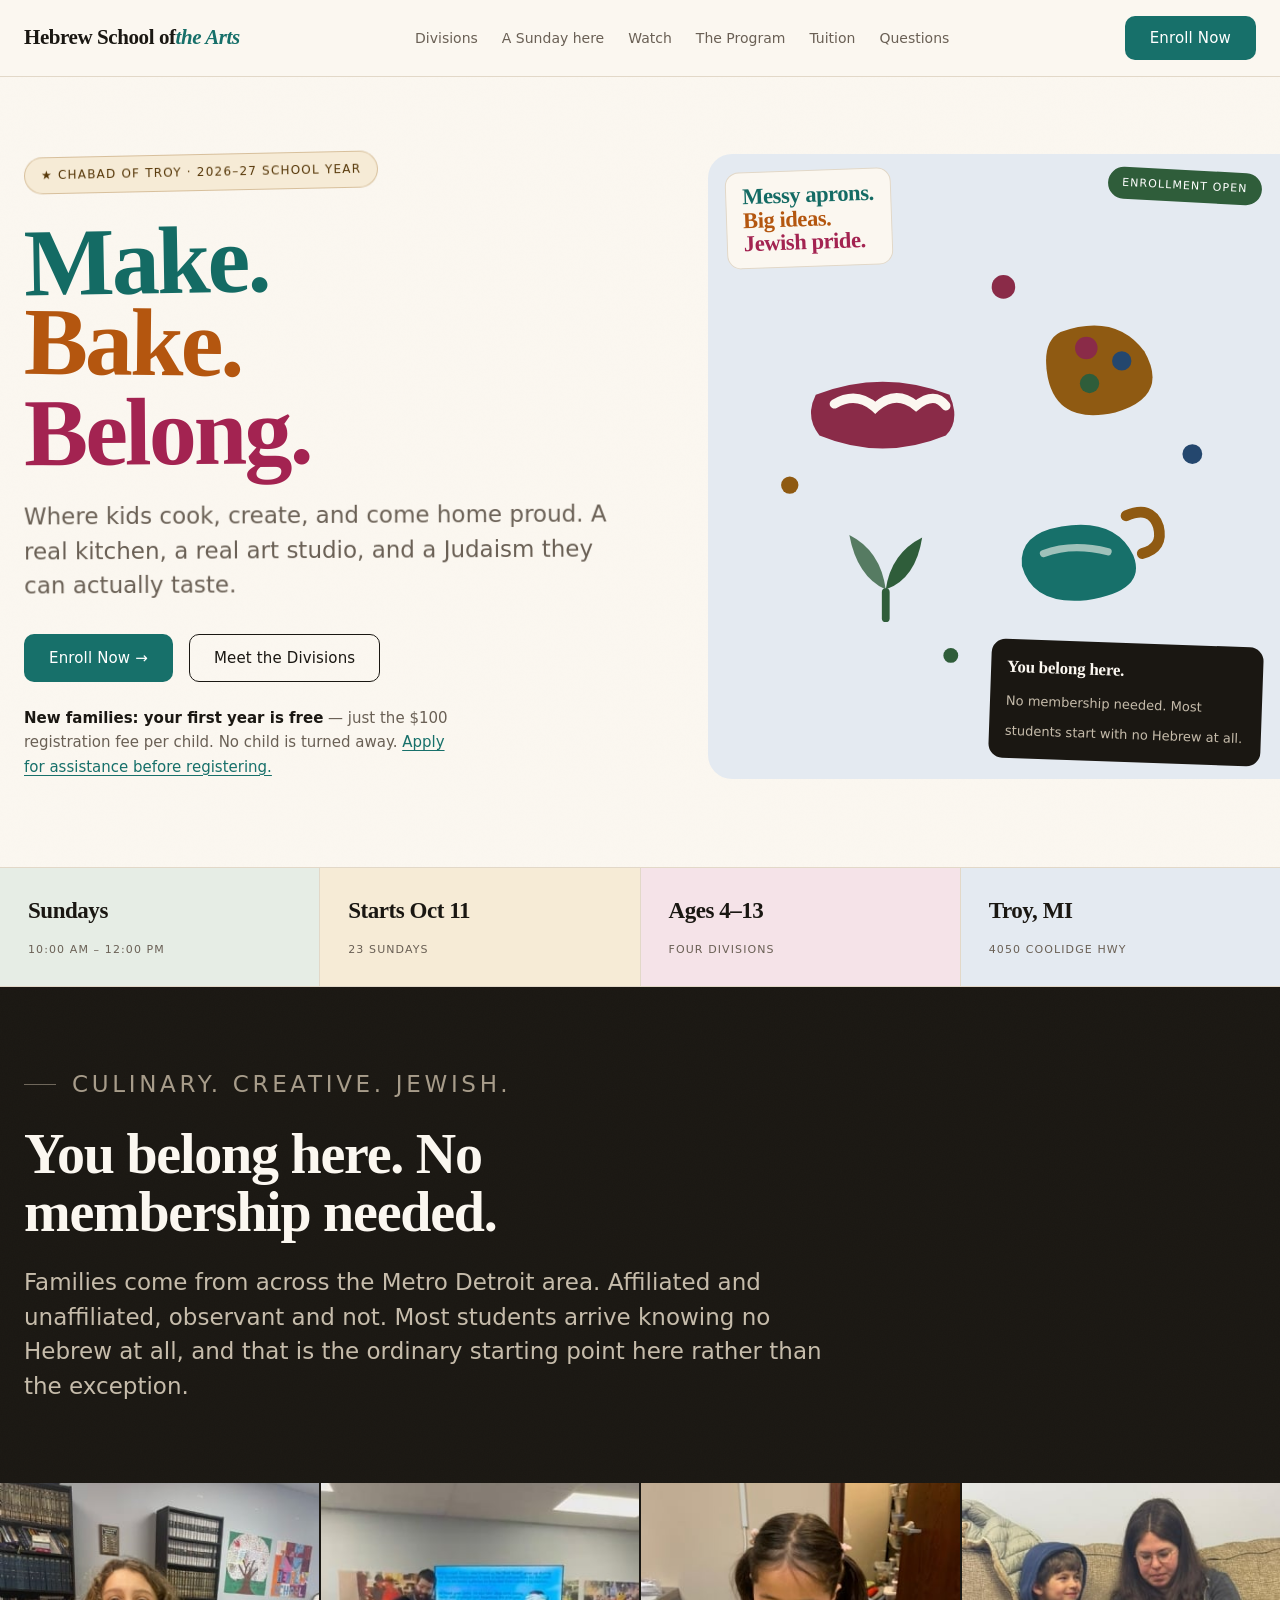
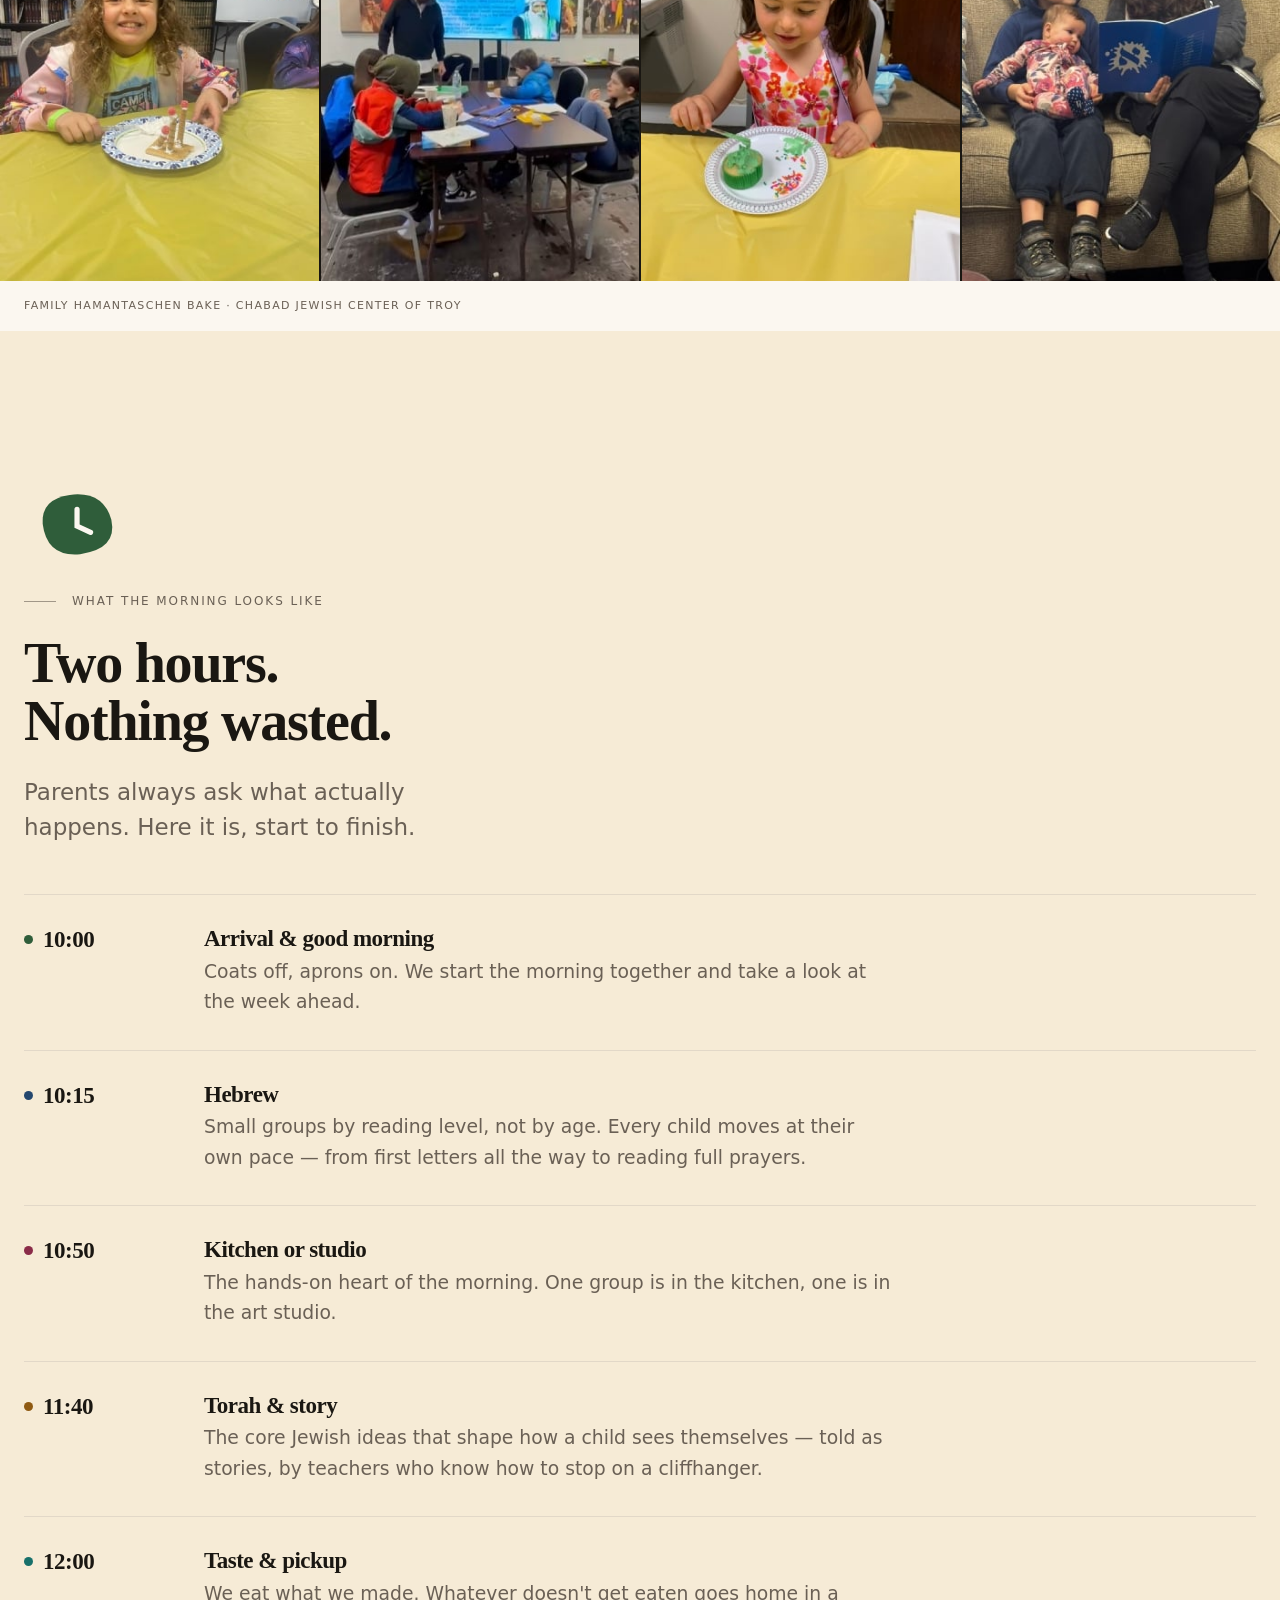
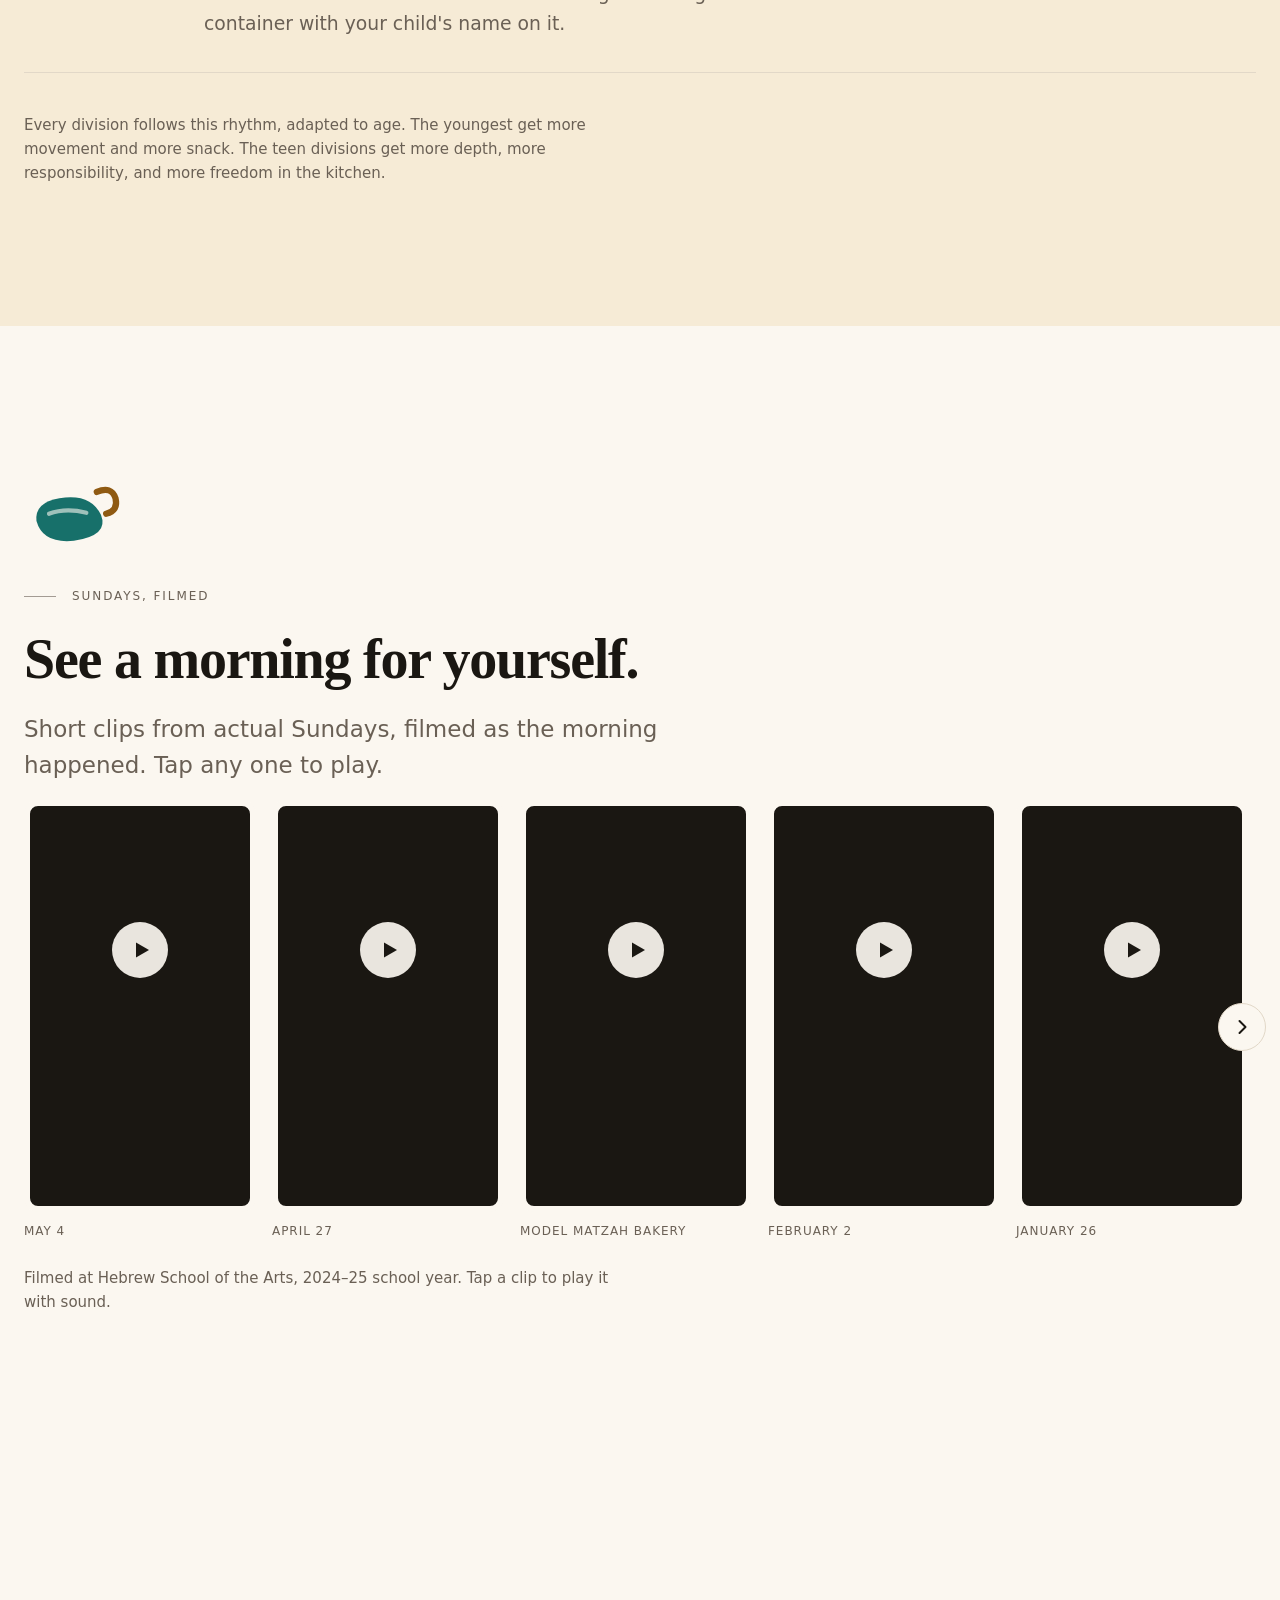
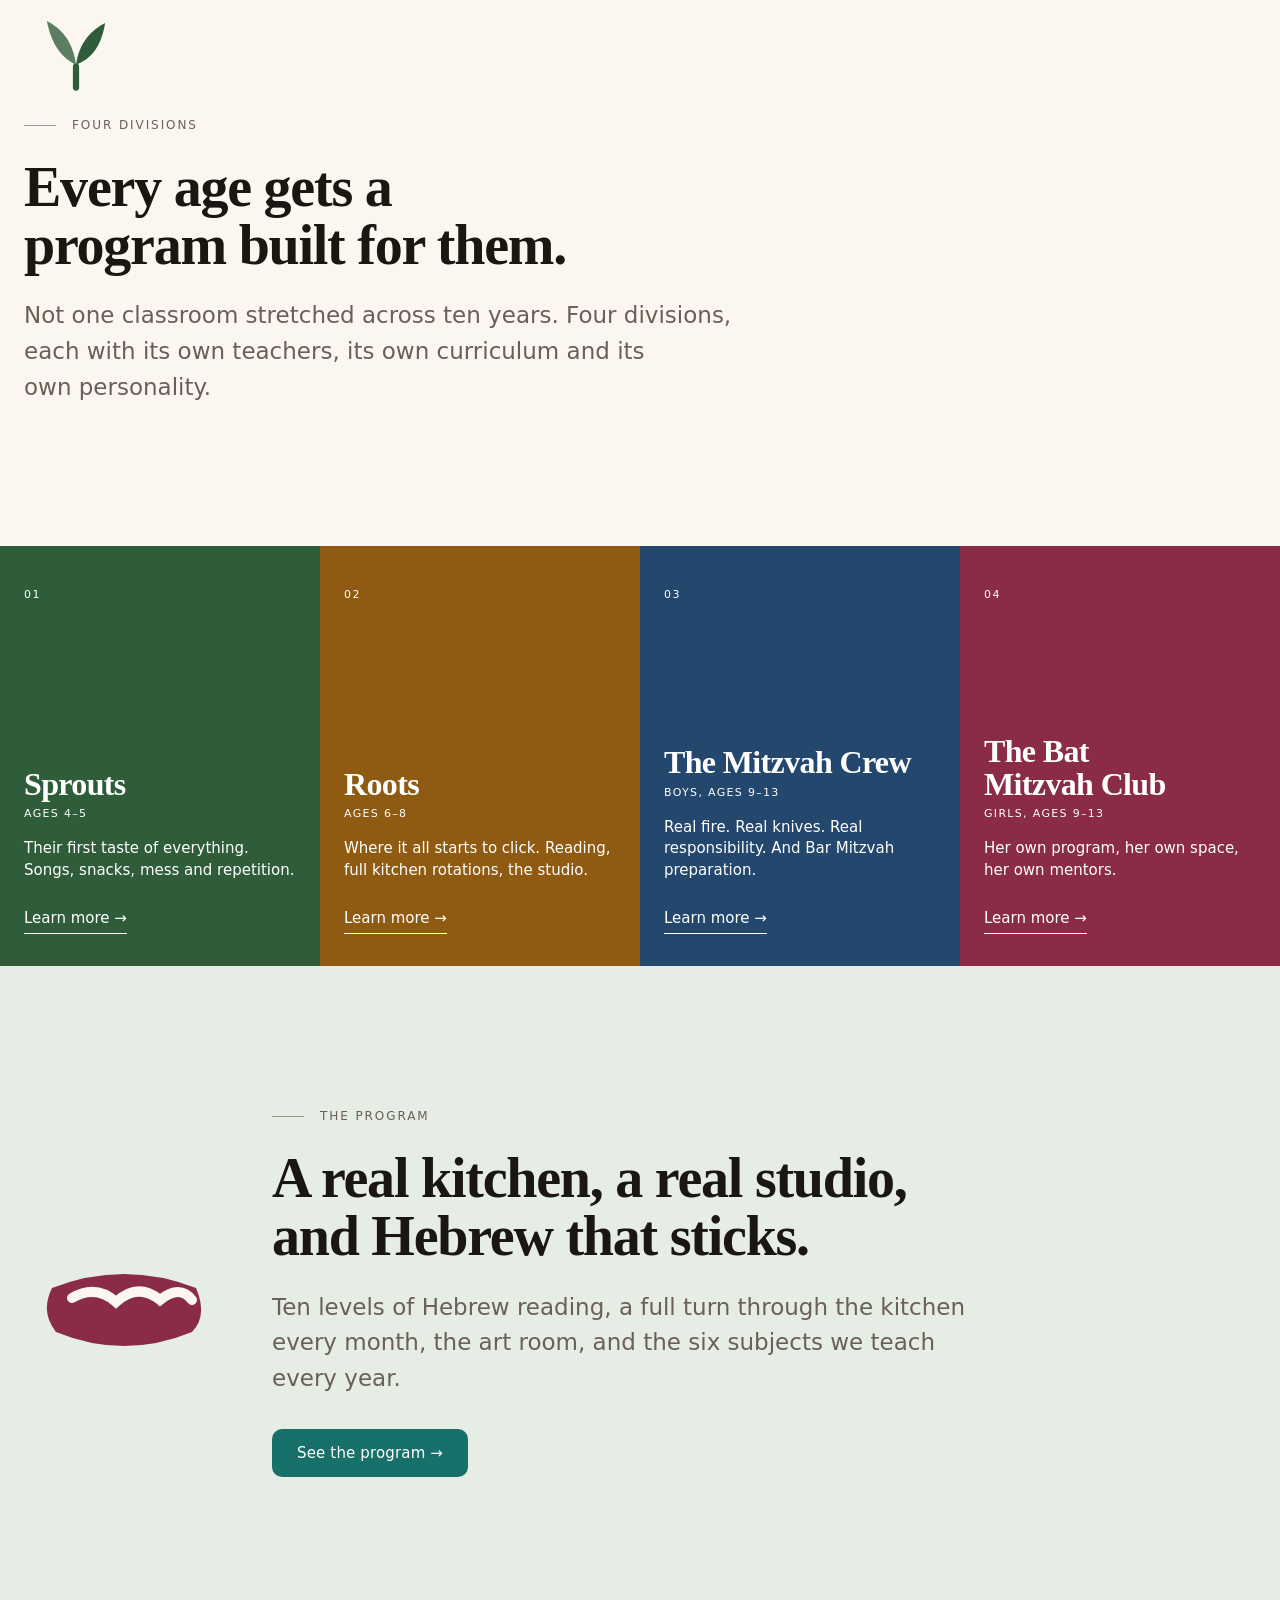
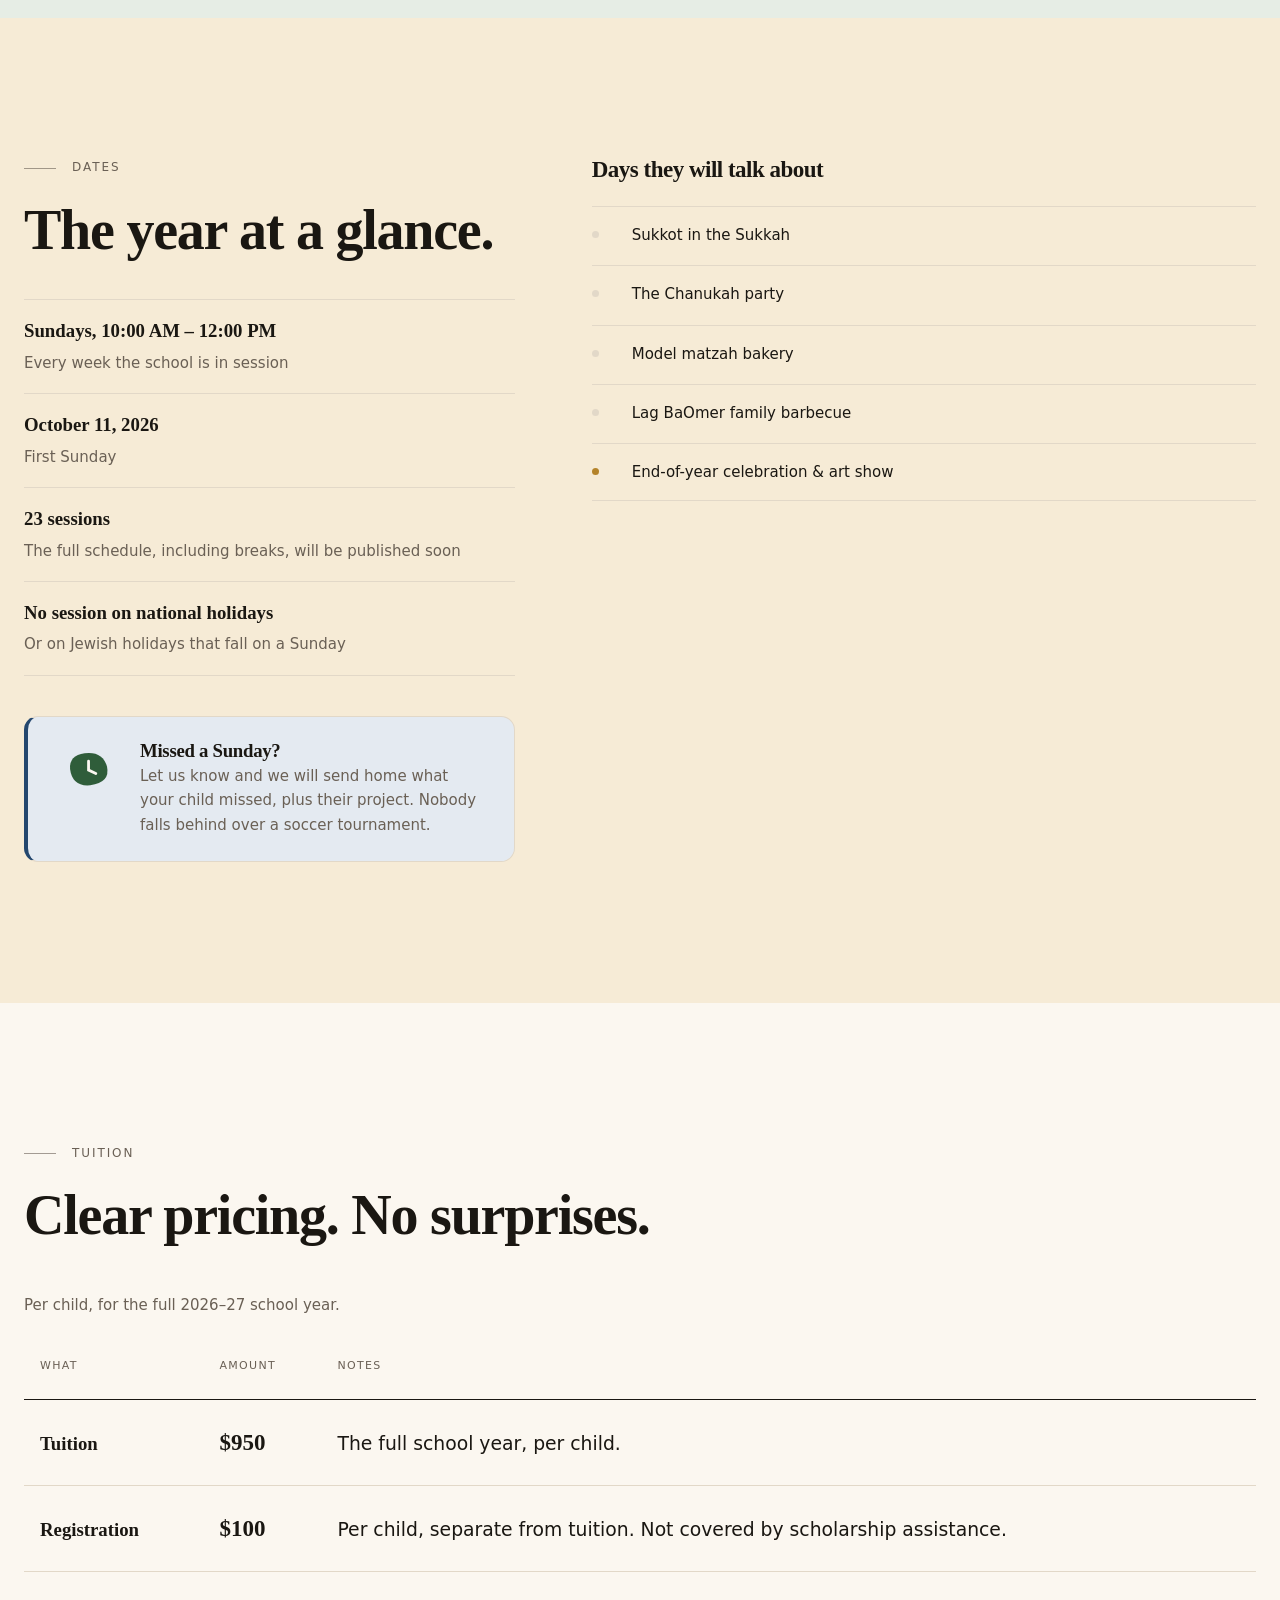
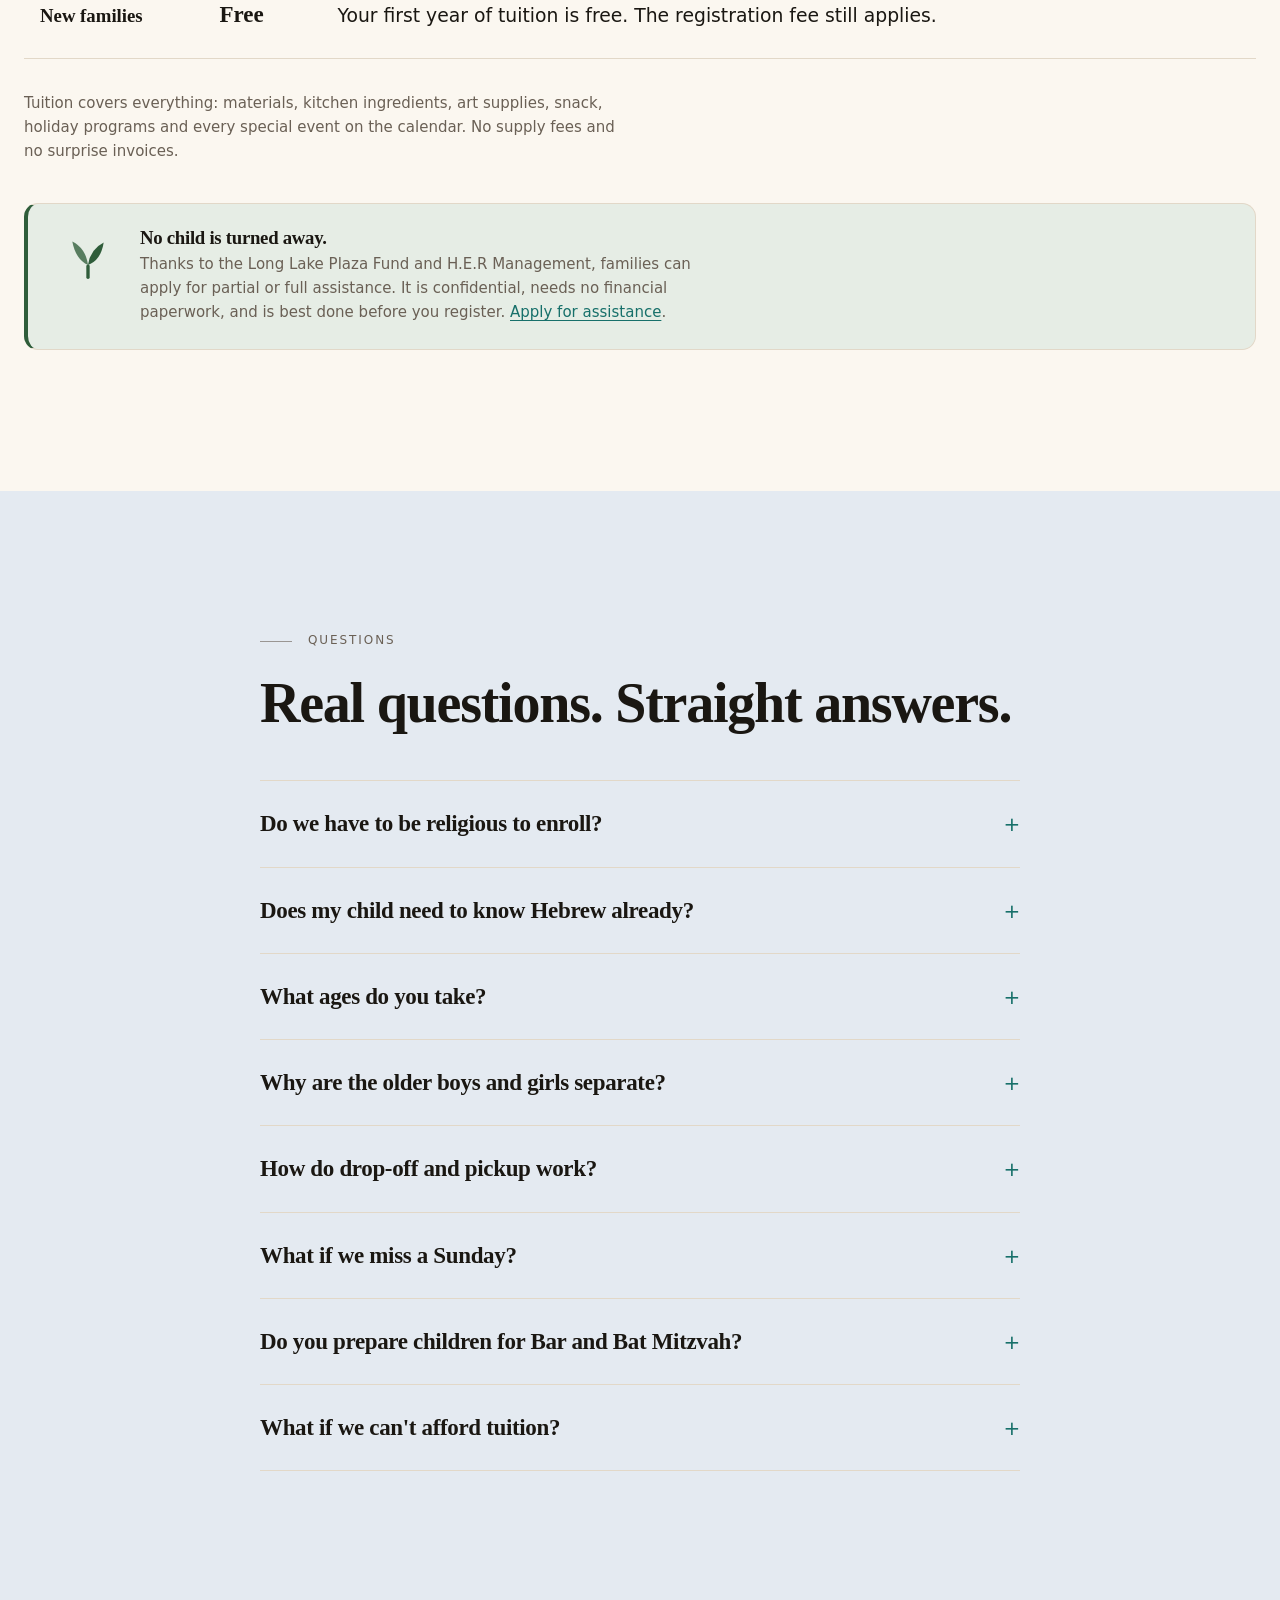
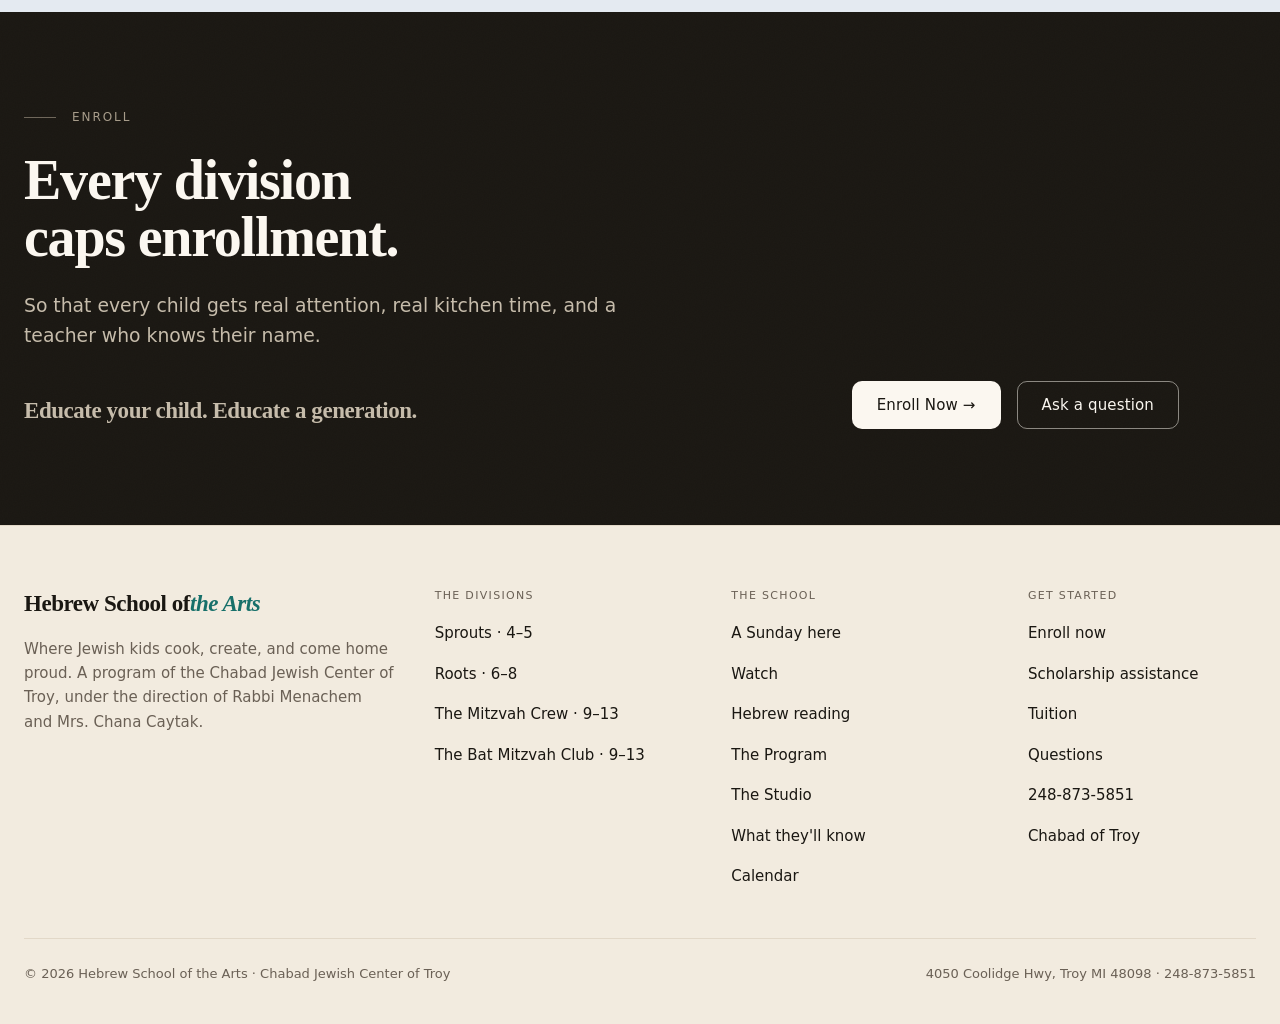
==== index.html @ f6e02427 "Add Pages CMS over the facts that keep changing Every correction this round - hours, dates, ages, se" ====
<!DOCTYPE html>
<html lang="en">
<head>
  <meta charset="UTF-8" />
  <meta name="viewport" content="width=device-width, initial-scale=1.0" />

  <title>Hebrew School of the Arts 2026&ndash;27 &mdash; Troy, MI | Chabad of Troy</title>
  <meta name="description" content="A Sunday Hebrew school where Jewish kids cook, create, and come home proud. Real commercial kitchen, dedicated art studio, four divisions for ages 4-13. Troy, MI." />
  <meta name="robots" content="index, follow, max-image-preview:large" />
  <meta name="author" content="Chabad Jewish Center of Troy" />
  <meta name="keywords" content="Hebrew school Troy MI, Jewish education Troy Michigan, Sunday Hebrew school Oakland County, Bar Mitzvah preparation Troy, Bat Mitzvah class Troy, kids cooking classes Troy, Aleph Champ" />
  <meta name="geo.region" content="US-MI" />
  <meta name="geo.placename" content="Troy, Michigan" />
  <meta name="theme-color" content="#17706A" />
  <link rel="canonical" href="https://hebrewschool.jewishtroy.com/" />

  <meta property="og:type" content="website" />
  <meta property="og:title" content="Hebrew School of the Arts 2026&ndash;27 &mdash; Troy, MI" />
  <meta property="og:description" content="Make. Bake. Belong. Real kitchens, a real art studio, and Judaism kids can taste. Ages 4-13, Sundays in Troy." />
  <meta property="og:image" content="https://hebrewschool.jewishtroy.com/uploads/og-image.jpg" />
  <meta property="og:url" content="https://hebrewschool.jewishtroy.com/" />
  <meta property="og:site_name" content="Hebrew School of the Arts" />
  <meta property="og:locale" content="en_US" />

  <meta name="twitter:card" content="summary_large_image" />
  <meta name="twitter:title" content="Hebrew School of the Arts 2026&ndash;27 &mdash; Troy, MI" />
  <meta name="twitter:description" content="Make. Bake. Belong. Real kitchens, a real art studio, and Judaism kids can taste. Ages 4-13, Sundays in Troy." />
  <meta name="twitter:image" content="https://hebrewschool.jewishtroy.com/uploads/og-image.jpg" />

  <link rel="preconnect" href="https://api.fontshare.com" crossorigin />
  <link rel="preconnect" href="https://fonts.googleapis.com" />
  <link rel="preconnect" href="https://fonts.gstatic.com" crossorigin />
  <link href="https://api.fontshare.com/v2/css?f[]=bespoke-slab@700&amp;f[]=switzer@400,500&amp;display=swap" rel="stylesheet" />
  <link href="https://fonts.googleapis.com/css2?family=Suez+One&amp;display=swap" rel="stylesheet" />
  <link rel="stylesheet" href="style.css" />

  <script type="application/ld+json">
  {
    "@context": "https://schema.org",
    "@graph": [
      {
        "@type": "Organization",
        "@id": "https://www.jewishtroy.com/#organization",
        "name": "Chabad Jewish Center of Troy",
        "url": "https://www.jewishtroy.com",
        "telephone": "+1-248-873-5851",
        "address": {
          "@type": "PostalAddress",
          "streetAddress": "4050 Coolidge Hwy",
          "addressLocality": "Troy", "addressRegion": "MI",
          "postalCode": "48098", "addressCountry": "US"
        }
      },
      {
        "@type": "School",
        "@id": "https://hebrewschool.jewishtroy.com/#school",
        "name": "Hebrew School of the Arts",
        "slogan": "Culinary. Creative. Jewish.",
        "url": "https://hebrewschool.jewishtroy.com/",
        "telephone": "+1-248-873-5851",
        "parentOrganization": { "@id": "https://www.jewishtroy.com/#organization" },
        "address": {
          "@type": "PostalAddress",
          "streetAddress": "4050 Coolidge Hwy",
          "addressLocality": "Troy", "addressRegion": "MI",
          "postalCode": "48098", "addressCountry": "US"
        },
        "areaServed": ["Metro Detroit, MI", "Oakland County, MI"],
        "audience": {
          "@type": "EducationalAudience",
          "educationalRole": "student",
          "audienceType": "Children ages 4 to 13"
        }
      },
      {
        "@type": "FAQPage",
        "@id": "https://hebrewschool.jewishtroy.com/#faq",
        "mainEntity": [
          {
            "@type": "Question",
            "name": "Do we have to be religious to enroll?",
            "acceptedAnswer": { "@type": "Answer", "text": "No. This school is for every Jewish family in our community, affiliated or unaffiliated, observant or not, interfaith, and everything in between." }
          },
          {
            "@type": "Question",
            "name": "Does my child need to know Hebrew already?",
            "acceptedAnswer": { "@type": "Answer", "text": "Not at all. Most students start with no Hebrew whatsoever. We teach in small groups by reading level, so a beginner is never behind and an advanced reader is never bored." }
          },
          {
            "@type": "Question",
            "name": "What ages do you take?",
            "acceptedAnswer": { "@type": "Answer", "text": "Ages 4 through 13, across four divisions: Sprouts (4-5), Roots (6-8), and two teen divisions for ages 9-13 - the Mitzvah Crew for boys and the Bat Mitzvah Club for girls." }
          },
          {
            "@type": "Question",
            "name": "How much is tuition?",
            "acceptedAnswer": { "@type": "Answer", "text": "Tuition is $950 per child for the full school year, plus a $100 registration fee per child. New families receive their first year of tuition free; the registration fee still applies." }
          },
          {
            "@type": "Question",
            "name": "Do you prepare children for Bar and Bat Mitzvah?",
            "acceptedAnswer": { "@type": "Answer", "text": "Yes, and it is the heart of both teen divisions. Preparation includes one-on-one coaching, and we work with each family individually as the date approaches." }
          },
          {
            "@type": "Question",
            "name": "What if we cannot afford tuition?",
            "acceptedAnswer": { "@type": "Answer", "text": "Scholarship assistance is available thanks to the Long Lake Plaza Fund and H.E.R Management. Applications are confidential and require no financial paperwork. Apply before registering." }
          }
        ]
      }
    ]
  }
  </script>
</head>
<body>

<a class="sr-only" href="#main">Skip to main content</a>

<!-- Cut-paper spot marks, defined once and referenced with <use>. Flat fills,
     no gradients, no strokes except where a shape genuinely needs one. -->
<svg width="0" height="0" style="position:absolute" aria-hidden="true" focusable="false">
  <defs>
    <symbol id="spot-bowl" viewBox="0 0 100 100">
      <path d="M12 52 Q10 34 34 30 Q64 25 74 46 Q82 66 48 71 Q18 74 12 52Z" fill="#17706A"/>
      <path d="M24 45 Q40 39 60 44" stroke="#FBF7F0" stroke-width="4" fill="none" stroke-linecap="round" opacity=".6"/>
      <path d="M70 24 Q84 18 88 30 Q91 42 79 45" stroke="#8F5A12" stroke-width="6" fill="none" stroke-linecap="round"/>
    </symbol>
    <symbol id="spot-challah" viewBox="0 0 100 100">
      <path d="M14 48 Q50 34 86 48 Q92 62 84 70 Q50 84 16 70 Q8 60 14 48Z" fill="#8A2B48"/>
      <path d="M24 53 Q36 46 46 55 Q57 45 68 54 Q78 46 84 54" stroke="#FBF7F0" stroke-width="5" fill="none" stroke-linecap="round"/>
    </symbol>
    <symbol id="spot-palette" viewBox="0 0 100 100">
      <path d="M22 28 Q56 16 74 40 Q90 68 56 78 Q20 86 14 56 Q10 34 22 28Z" fill="#8F5A12"/>
      <circle cx="38" cy="38" r="7" fill="#8A2B48"/>
      <circle cx="60" cy="46" r="6" fill="#24476E"/>
      <circle cx="40" cy="60" r="6" fill="#2F5D3A"/>
    </symbol>
    <symbol id="spot-sprout" viewBox="0 0 100 100">
      <path d="M50 66 Q54 38 78 26 Q73 58 50 66Z" fill="#2F5D3A"/>
      <path d="M50 66 Q46 36 22 24 Q28 56 50 66Z" fill="#2F5D3A" opacity=".78"/>
      <path d="M50 68 L50 88" stroke="#2F5D3A" stroke-width="6" stroke-linecap="round"/>
    </symbol>
    <symbol id="spot-book" viewBox="0 0 100 100">
      <path d="M10 30 Q30 22 48 30 L48 76 Q30 68 10 76Z" fill="#24476E"/>
      <path d="M52 30 Q70 22 90 30 L90 76 Q70 68 52 76Z" fill="#24476E" opacity=".8"/>
      <path d="M50 28 L50 78" stroke="#FBF7F0" stroke-width="4" stroke-linecap="round"/>
    </symbol>
    <!-- Cut-paper star: two torn triangles laid over each other, edges
         deliberately uneven so it reads as made rather than drawn by a machine.
         Used for the outcomes section, whose stated goal is "be proud out
         loud" — the one outcome the school says it cares about most. -->
    <symbol id="spot-star" viewBox="0 0 100 100">
      <path d="M50 14 L79 63 L20 64Z" fill="#17706A"/>
      <path d="M50 86 L21 37 L80 36Z" fill="#17706A" opacity=".82"/>
      <path d="M50 34 L62 55 L37 56Z" fill="#FBF7F0" opacity=".28"/>
    </symbol>
    <symbol id="spot-clock" viewBox="0 0 100 100">
      <path d="M18 50 Q16 26 44 22 Q76 18 84 46 Q90 74 54 79 Q22 82 18 50Z" fill="#2F5D3A"/>
      <path d="M51 36 L51 52 L64 58" stroke="#FBF7F0" stroke-width="5" fill="none" stroke-linecap="round"/>
    </symbol>
  </defs>
</svg>

<!-- ============================ NAV ============================ -->
<header class="nav">
  <div class="container nav-inner">
    <a class="wordmark" href="/">Hebrew School of <em>the Arts</em></a>

    <nav aria-label="Main">
      <!-- Five links, ordered to match how a parent actually decides:
           who is it for, what happens, what makes it different, what it costs,
           and my remaining questions. Kitchen/Studio/Hebrew/Calendar are all
           reachable from the footer. -->
      <ul class="nav-links" id="navLinks">
        <li><a href="#divisions">Divisions</a></li>
        <li><a href="#sundays">A Sunday here</a></li>
        <li><a href="#reels">Watch</a></li>
        <li><a href="program.html">The Program</a></li>
        <li><a href="#tuition">Tuition</a></li>
        <li><a href="#faq">Questions</a></li>
      </ul>
    </nav>

    <button class="nav-toggle" id="navToggle" aria-expanded="false" aria-controls="navLinks" aria-label="Open menu">
      <svg width="26" height="26" viewBox="0 0 26 26" fill="none" aria-hidden="true">
        <path d="M4 8h18M4 13h18M4 18h18" stroke="currentColor" stroke-width="1.8" stroke-linecap="round"/>
      </svg>
    </button>

    <a class="btn btn--primary nav-cta" href="register.html">Enroll Now</a>
  </div>
</header>

<main id="main">

  <!-- ============================ HERO ============================
       Built on the same skeleton as camp.jewishtroy.com: a tilted tag chip, a
       big per-word-coloured headline, a tilted sub, a 2x2 facts grid INSIDE the
       hero, two buttons and a small note; then one image on the right carrying
       tilted text cards laid over it. Same structure, this site's own face,
       palette and words. No video here.
       ==================================================================== -->
  <section class="hero">
    <div class="hero-left">
      <p class="hero-tag">&#9733; Chabad of Troy &middot; 2026&ndash;27 School Year</p>

      <h1 class="hero-h1">
        <span class="hw hw1">Make.</span>
        <span class="hw hw2">Bake.</span>
        <span class="hw hw3">Belong.</span>
      </h1>

      <p class="hero-sub">
        Where kids cook, create, and come home proud. A real kitchen, a real art studio,
        and a Judaism they can actually taste.
      </p>


      <div class="hero-btns">
        <a class="btn btn--primary" href="register.html">Enroll Now &rarr;</a>
        <a class="btn btn--ghost" href="#divisions">Meet the Divisions</a>
      </div>

      <p class="hero-note">
        <strong>New families: your first year is free</strong> &mdash; just the <!--f:reg_fee-->$100<!--/f--> registration
        fee per child. No child is turned away.
        <a href="scholarship.html">Apply for assistance before registering.</a>
      </p>
    </div>

    <div class="hero-right">
      <!-- ================= HERO IMAGE SLOT =================
           Wants a landscape image about 1800x900, filling this whole panel
           edge-to-edge, exactly like camp.jewishtroy.com/uploads/hero-boys-action.jpg
           (1837x856, object-fit: cover, no frame).

           To use it:  save as uploads/hero.jpg, then replace the <svg> below with
             <img class="hero-action-img" src="uploads/hero.jpg" width="1800" height="900"
                  fetchpriority="high" alt="Children cooking and making art at Hebrew
                  School of the Arts in Troy." />

           Until then this panel is a cut-paper composition on a tinted ground,
           which fills the space at any size without going soft. The one genuine
           school photo available is 350px wide and looked bad stretched here. -->
      <svg class="hero-fallback" viewBox="0 0 800 700" role="img"
           aria-label="Cut-paper illustration of a mixing bowl, a braided challah, a paint palette and a growing sprout.">
        <title>The kitchen and the art room</title>
        <use href="#spot-challah" x="70"  y="90"  width="300" height="300"/>
        <use href="#spot-palette" x="450" y="60"  width="260" height="260"/>
        <use href="#spot-bowl"    x="410" y="360" width="290" height="290"/>
        <use href="#spot-sprout"  x="120" y="410" width="210" height="210"/>
        <circle cx="415" cy="60"  r="19" fill="#8A2B48"/>
        <circle cx="70"  cy="380" r="14" fill="#8F5A12"/>
        <circle cx="720" cy="330" r="16" fill="#24476E"/>
        <circle cx="330" cy="655" r="12" fill="#2F5D3A"/>
      </svg>

      <div class="hero-action-title">
        <span class="ha1">Messy aprons.</span>
        <span class="ha2">Big ideas.</span>
        <span class="ha3">Jewish pride.</span>
      </div>

      <div class="hero-action-note">
        <strong>You belong here.</strong>
        <span>No membership needed. Most students start with no Hebrew at all.</span>
      </div>

      <div class="hero-action-chip">Enrollment open</div>
    </div>
  </section>


  <!-- Single full-width row beneath the header, four across. Client preferred
       this to a 2x2 stack inside the hero. -->
  <div class="stat-row">
    <div class="stat s1"><strong>Sundays</strong><span><!--f:hours-->10:00 AM &ndash; 12:00 PM<!--/f--></span></div>
    <div class="stat s2"><strong><!--f:start_short-->Starts Oct 11<!--/f--></strong><span><!--f:sessions_short-->23 Sundays<!--/f--></span></div>
    <div class="stat s3"><strong>Ages <!--f:age_range-->4&ndash;13<!--/f--></strong><span><!--f:division_count_word-->Four<!--/f--> divisions</span></div>
    <div class="stat s4"><strong>Troy, MI</strong><span>4050 Coolidge Hwy</span></div>
  </div>
  <!-- ============================ BAND ============================ -->
  <section class="band">
    <div class="container">
      <p class="eyebrow">Culinary. Creative. Jewish.</p>
      <h2>You belong here. No membership needed.</h2>
      <p>
        Families come from across the Metro Detroit area. Affiliated and
        unaffiliated, observant and not. Most students arrive knowing no Hebrew at all,
        and that is the ordinary starting point here rather than the exception.
      </p>
    </div>
  </section>

  <!-- Photo credit is a single honest line, not four invented captions.
       Every image here is from one real event; do not caption them as though
       they document weekly sessions. See CONTENT-SOURCES.md -->
  <div class="strip">
    <figure>
      <img src="uploads/photos/classroom-project.jpg" width="350" height="467" loading="lazy" decoding="async"
           alt="A student smiling beside a project she made, in a classroom lined with Jewish books and childrens artwork." />
    </figure>
    <figure>
      <img src="uploads/photos/class-in-session.jpg" width="350" height="467" loading="lazy" decoding="async"
           alt="Rabbi Caytak teaching a group of students around a table, a Torah story on the screen behind him." />
    </figure>
    <figure>
      <img src="uploads/photos/decorating.jpg" width="350" height="467" loading="lazy" decoding="async"
           alt="A young student carefully decorating a cupcake with frosting and sprinkles." />
    </figure>
    <figure>
      <img src="uploads/photos/reading-together.jpg" width="350" height="467" loading="lazy" decoding="async"
           alt="A teacher reading a Jewish picture book with a student." />
    </figure>
  </div>
  <div class="container">
    <p class="photo-credit">Family Hamantaschen Bake &middot; Chabad Jewish Center of Troy</p>
  </div>

  <!-- ============================ A SUNDAY ============================ -->
  <section class="section section--butter" id="sundays">
    <div class="container">
      <div class="s-head reveal">
        <svg class="spot" aria-hidden="true" focusable="false"><use href="#spot-clock"/></svg>
        <p class="eyebrow">What the Morning Looks Like</p>
        <h2 class="s-title">Two hours. Nothing wasted.</h2>
        <p class="lede">Parents always ask what actually happens. Here it is, start to finish.</p>
      </div>

      <ol class="timeline reveal stagger">
        <li class="reveal">
          <div class="tl-time"><span class="tl-dot"></span>10:00</div>
          <div class="tl-body">
            <h3>Arrival &amp; good morning</h3>
            <p>Coats off, aprons on. We start the morning together and take a look at the week ahead.</p>
          </div>
        </li>
        <li class="reveal">
          <div class="tl-time"><span class="tl-dot"></span>10:15</div>
          <div class="tl-body">
            <h3>Hebrew</h3>
            <p>Small groups by reading level, not by age. Every child moves at their own pace &mdash;
               from first letters all the way to reading full prayers.</p>
          </div>
        </li>
        <li class="reveal">
          <div class="tl-time"><span class="tl-dot"></span>10:50</div>
          <div class="tl-body">
            <h3>Kitchen or studio</h3>
            <p>The hands-on heart of the morning. One group is in the kitchen, one is in
               the art studio.</p>
          </div>
        </li>
        <li class="reveal">
          <div class="tl-time"><span class="tl-dot"></span>11:40</div>
          <div class="tl-body">
            <h3>Torah &amp; story</h3>
            <p>The core Jewish ideas that shape how a child sees themselves &mdash; told as
               stories, by teachers who know how to stop on a cliffhanger.</p>
          </div>
        </li>
        <li class="reveal">
          <div class="tl-time"><span class="tl-dot"></span>12:00</div>
          <div class="tl-body">
            <h3>Taste &amp; pickup</h3>
            <p>We eat what we made. Whatever doesn't get eaten goes home in a container with your
               child's name on it.</p>
          </div>
        </li>
      </ol>

      <p class="fine" style="margin-top:var(--s-5)">
        Every division follows this rhythm, adapted to age. The youngest get more movement and more
        snack. The teen divisions get more depth, more responsibility, and more freedom in the kitchen.
      </p>
    </div>
  </section>

  <!-- ============================ REELS ============================
       The school's own weekly Sunday videos, pulled from the Media page on
       jewishtroy.com. Native 480x848 vertical phone video. These are the only
       genuinely Hebrew-school footage available — the photo galleries are all
       community events. See CONTENT-SOURCES.md
       ==================================================================== -->
  <section class="section" id="reels">
    <div class="container">
      <div class="s-head s-head--wide reveal">
        <svg class="spot" aria-hidden="true" focusable="false"><use href="#spot-bowl"/></svg>
        <p class="eyebrow">Sundays, Filmed</p>
        <h2 class="s-title">See a morning for yourself.</h2>
        <p class="lede">
          Short clips from actual Sundays, filmed as the morning happened. Tap any one to play.
        </p>
      </div>

      <div class="reels-wrap reveal">
        <button class="reels-btn" id="reelsPrev" type="button" aria-label="Scroll to previous clips" aria-controls="reelsRow">
          <svg viewBox="0 0 18 18" fill="none" aria-hidden="true"><path d="M11.5 3 5.5 9l6 6" stroke="currentColor" stroke-width="2" stroke-linecap="round" stroke-linejoin="round"/></svg>
        </button>
        <button class="reels-btn" id="reelsNext" type="button" aria-label="Scroll to more clips" aria-controls="reelsRow">
          <svg viewBox="0 0 18 18" fill="none" aria-hidden="true"><path d="M6.5 3l6 6-6 6" stroke="currentColor" stroke-width="2" stroke-linecap="round" stroke-linejoin="round"/></svg>
        </button>
      <div class="reels reveal stagger" id="reelsRow">
        <figure class="reel">
          <video src="uploads/video/hsa-2025-05-04.mp4" preload="metadata" muted playsinline loop
                 aria-label="Hebrew school Sunday, May 4"></video>
          <span class="reel-play"><svg viewBox="0 0 20 20" fill="currentColor" aria-hidden="true"><path d="M4 2.5 17 10 4 17.5Z"/></svg></span>
          <figcaption>May 4</figcaption>
        </figure>
        <figure class="reel">
          <video src="uploads/video/hsa-2025-04-27.mp4" preload="metadata" muted playsinline loop
                 aria-label="Hebrew school Sunday, April 27"></video>
          <span class="reel-play"><svg viewBox="0 0 20 20" fill="currentColor" aria-hidden="true"><path d="M4 2.5 17 10 4 17.5Z"/></svg></span>
          <figcaption>April 27</figcaption>
        </figure>
        <figure class="reel">
          <video src="uploads/video/matzah-bakery.mp4" preload="metadata" muted playsinline loop
                 aria-label="Model matzah bakery"></video>
          <span class="reel-play"><svg viewBox="0 0 20 20" fill="currentColor" aria-hidden="true"><path d="M4 2.5 17 10 4 17.5Z"/></svg></span>
          <figcaption>Model matzah bakery</figcaption>
        </figure>
        <figure class="reel">
          <video src="uploads/video/hsa-2025-02-02.mp4" preload="metadata" muted playsinline loop
                 aria-label="Hebrew school Sunday, February 2"></video>
          <span class="reel-play"><svg viewBox="0 0 20 20" fill="currentColor" aria-hidden="true"><path d="M4 2.5 17 10 4 17.5Z"/></svg></span>
          <figcaption>February 2</figcaption>
        </figure>
        <figure class="reel">
          <video src="uploads/video/hsa-2025-01-26.mp4" preload="metadata" muted playsinline loop
                 aria-label="Hebrew school Sunday, January 26"></video>
          <span class="reel-play"><svg viewBox="0 0 20 20" fill="currentColor" aria-hidden="true"><path d="M4 2.5 17 10 4 17.5Z"/></svg></span>
          <figcaption>January 26</figcaption>
        </figure>
        <figure class="reel">
          <video src="uploads/video/hsa-2025-01-19.mp4" preload="metadata" muted playsinline loop
                 aria-label="Hebrew school Sunday, January 19"></video>
          <span class="reel-play"><svg viewBox="0 0 20 20" fill="currentColor" aria-hidden="true"><path d="M4 2.5 17 10 4 17.5Z"/></svg></span>
          <figcaption>January 19</figcaption>
        </figure>
        <figure class="reel">
          <video src="uploads/video/hsa-2025-01-12.mp4" preload="metadata" muted playsinline loop
                 aria-label="Hebrew school Sunday, January 12"></video>
          <span class="reel-play"><svg viewBox="0 0 20 20" fill="currentColor" aria-hidden="true"><path d="M4 2.5 17 10 4 17.5Z"/></svg></span>
          <figcaption>January 12</figcaption>
        </figure>
        <figure class="reel">
          <video src="uploads/video/hsa-2024-12-22.mp4" preload="metadata" muted playsinline loop
                 aria-label="Hebrew school Sunday, December 22"></video>
          <span class="reel-play"><svg viewBox="0 0 20 20" fill="currentColor" aria-hidden="true"><path d="M4 2.5 17 10 4 17.5Z"/></svg></span>
          <figcaption>December 22</figcaption>
        </figure>
      </div>

      </div>

      <p class="fine">Filmed at Hebrew School of the Arts, 2024&ndash;25 school year. Tap a clip to
         play it with sound.</p>
    </div>
  </section>

  <!-- ============================ DIVISIONS ============================
       Four full sections lived here and accounted for 30% of total page height
       (~8 screens). They are now four real pages under /divisions/ and this is
       the index. Edge-to-edge panels, no gaps — a band of color, not a card grid.
       ==================================================================== -->
  <section class="section" id="divisions">
    <div class="container">
      <div class="s-head s-head--wide reveal">
        <svg class="spot" aria-hidden="true" focusable="false"><use href="#spot-sprout"/></svg>
        <p class="eyebrow">Four Divisions</p>
        <h2 class="s-title">Every age gets a program built for them.</h2>
        <p class="lede">
          Not one classroom stretched across ten years. Four divisions, each with its own teachers,
          its own curriculum and its own personality.
        </p>
      </div>
    </div>
  </section>

  <div class="dband reveal stagger">
    <a class="dpanel dpanel--sprouts" href="divisions/sprouts.html">
      <span class="dpanel-n">01</span>
      <h3>Sprouts</h3>
      <p class="dpanel-ages">Ages 4&ndash;5</p>
      <p>Their first taste of everything. Songs, snacks, mess and repetition.</p>
      <span class="dpanel-go">Learn more &rarr;</span>
    </a>
    <a class="dpanel dpanel--roots" href="divisions/roots.html">
      <span class="dpanel-n">02</span>
      <h3>Roots</h3>
      <p class="dpanel-ages">Ages 6&ndash;8</p>
      <p>Where it all starts to click. Reading, full kitchen rotations, the studio.</p>
      <span class="dpanel-go">Learn more &rarr;</span>
    </a>
    <a class="dpanel dpanel--crew" href="divisions/mitzvah-crew.html">
      <span class="dpanel-n">03</span>
      <h3>The Mitzvah Crew</h3>
      <p class="dpanel-ages">Boys, ages 9&ndash;13</p>
      <p>Real fire. Real knives. Real responsibility. And Bar Mitzvah preparation.</p>
      <span class="dpanel-go">Learn more &rarr;</span>
    </a>
    <a class="dpanel dpanel--club" href="divisions/bat-mitzvah-club.html">
      <span class="dpanel-n">04</span>
      <h3>The Bat Mitzvah Club</h3>
      <p class="dpanel-ages">Girls, ages 9&ndash;13</p>
      <p>Her own program, her own space, her own mentors.</p>
      <span class="dpanel-go">Learn more &rarr;</span>
    </a>
  </div>

  <!-- ============================ PROGRAM TEASER ============================ -->
  <section class="section section--mint" id="program">
    <div class="container s-illus">
      <svg class="spot spot--xl" aria-hidden="true" focusable="false"><use href="#spot-challah"/></svg>
      <div class="s-head s-head--wide reveal">
        <p class="eyebrow">The Program</p>
        <h2 class="s-title">A real kitchen, a real studio, and Hebrew that sticks.</h2>
        <p class="lede">
          Ten levels of Hebrew reading, a full turn through the kitchen every month, the art room,
          and the six subjects we teach every year.
        </p>
        <a class="btn btn--primary" href="program.html" style="margin-top:var(--s-4)">See the program &rarr;</a>
      </div>
    </div>
  </section>

  <!-- ============================ CALENDAR ============================ -->
  <section class="section section--butter" id="calendar">
    <div class="container cal">
      <div class="reveal">
        <p class="eyebrow">Dates</p>
        <h2 class="s-title">The year at a glance.</h2>
        <ul class="cal-facts" style="margin-top:var(--s-5)">
          <li><b>Sundays, <!--f:hours-->10:00 AM &ndash; 12:00 PM<!--/f--></b><span>Every week the school is in session</span></li>
          <li><b><!--f:start_long-->October 11, 2026<!--/f--></b><span>First Sunday</span></li>
          <li><b><!--f:sessions_long-->23 sessions<!--/f--></b><span><!--f:schedule_note-->The full schedule, including breaks, will be published soon<!--/f--></span></li>
          <li><b>No session on national holidays</b><span>Or on Jewish holidays that fall on a Sunday</span></li>
        </ul>
        <div class="callout callout--sky">
          <svg class="spot" aria-hidden="true" focusable="false"><use href="#spot-clock"/></svg>
          <div>
            <h3>Missed a Sunday?</h3>
            <p>Let us know and we will send home what your child missed, plus their project. Nobody
               falls behind over a soccer tournament.</p>
          </div>
        </div>
      </div>

      <div class="reveal">
        <h3 style="font-size:var(--text-lg);margin-bottom:var(--s-3)">Days they will talk about</h3>
        <ul class="cal-high reveal stagger">
          <li>Sukkot in the Sukkah</li>
          <li>The Chanukah party</li>
          <li>Model matzah bakery</li>
          <li>Lag BaOmer family barbecue</li>
          <li class="is-ceremony">End-of-year celebration &amp; art show</li>
        </ul>
      </div>
    </div>
  </section>

  <!-- ============================ TUITION ============================ -->
  <section class="section" id="tuition">
    <div class="container">
      <div class="s-head s-head--wide reveal">
        <p class="eyebrow">Tuition</p>
        <h2 class="s-title">Clear pricing. No surprises.</h2>
      </div>

      <div class="tuition-wrap reveal">
        <table class="tuition">
          <caption>Per child, for the full 2026&ndash;27 school year.</caption>
          <thead>
            <tr><th scope="col">What</th><th scope="col">Amount</th><th scope="col">Notes</th></tr>
          </thead>
          <tbody>
            <tr>
              <th scope="row">Tuition</th>
              <td class="amount"><!--f:tuition-->$950<!--/f--></td>
              <td>The full school year, per child.</td>
            </tr>
            <tr>
              <th scope="row">Registration</th>
              <td class="amount"><!--f:reg_fee-->$100<!--/f--></td>
              <td>Per child, separate from tuition. Not covered by scholarship assistance.</td>
            </tr>
            <tr>
              <th scope="row">New families</th>
              <td class="amount">Free</td>
              <td>Your first year of tuition is free. The registration fee still applies.</td>
            </tr>
          </tbody>
        </table>
      </div>

      <p class="tuition-note reveal">
        Tuition covers everything: materials, kitchen ingredients, art supplies, snack, holiday
        programs and every special event on the calendar. No supply fees and no surprise invoices.
      </p>
      <div class="callout callout--mint reveal">
        <svg class="spot" aria-hidden="true" focusable="false"><use href="#spot-sprout"/></svg>
        <div>
          <h3>No child is turned away.</h3>
          <p>Thanks to the Long Lake Plaza Fund and H.E.R Management, families can apply for partial
             or full assistance. It is confidential, needs no financial paperwork, and is best done
             before you register. <a href="scholarship.html">Apply for assistance</a>.</p>
        </div>
      </div>
    </div>
  </section>

  <!-- ============================ FAQ ============================ -->
  <section class="section section--sky" id="faq">
    <div class="container-narrow">
      <div class="reveal">
        <p class="eyebrow">Questions</p>
        <h2 class="s-title">Real questions. Straight answers.</h2>
      </div>

      <div class="faq reveal stagger">
        <details>
          <summary>Do we have to be religious to enroll?</summary>
          <div class="faq-a">No. This school is for every Jewish family in our community &mdash;
            affiliated, unaffiliated, observant, not observant, interfaith, and everything in
            between. Our students come from every kind of Jewish home, and that is exactly how we
            want it.</div>
        </details>
        <details>
          <summary>Does my child need to know Hebrew already?</summary>
          <div class="faq-a">Not at all. Most of our students start with no Hebrew whatsoever. We
            teach in small groups by reading level, so a beginner is never behind and an advanced
            reader is never bored.</div>
        </details>
        <details>
          <summary>What ages do you take?</summary>
          <div class="faq-a">Ages 4 through 13, across four divisions: Sprouts (4&ndash;5), Roots
            (6&ndash;8), and our two teen divisions &mdash; the Mitzvah Crew for boys and the Bat
            Mitzvah Club for girls, both ages 9&ndash;13.</div>
        </details>
        <details>
          <summary>Why are the older boys and girls separate?</summary>
          <div class="faq-a">Because at this age it works. Preteens are more open, more honest and
            more willing to ask real questions in a room of their peers, guided by a mentor they
            relate to. Both divisions cover the same core learning, each in the way that reaches
            them best.</div>
        </details>
        <details>
          <summary>How do drop-off and pickup work?</summary>
          <div class="faq-a">Drop-off and pickup are at 4050 Coolidge Hwy, Troy MI 48098. Only
            people listed on your registration form may pick up your child, so please have ID
            ready.</div>
        </details>
        <details>
          <summary>What if we miss a Sunday?</summary>
          <div class="faq-a">Let us know and we will send home the material and your child's
            project. Nobody falls behind over one missed week.</div>
        </details>
        <details>
          <summary>Do you prepare children for Bar and Bat Mitzvah?</summary>
          <div class="faq-a">Yes, and it is the heart of both teen divisions. Preparation includes
            one-on-one coaching, and we work with each family individually as the date approaches.
            Call <a href="tel:+12488735851">248-873-5851</a> to talk through your child's
            timeline.</div>
        </details>
        <details>
          <summary>What if we can't afford tuition?</summary>
          <div class="faq-a">Then you are still enrolling. Thanks to the Long Lake Plaza Fund and
            H.E.R Management, you can <a href="scholarship.html">apply for assistance</a>
            confidentially, with no financial paperwork, before you register.</div>
        </details>
      </div>
    </div>
  </section>

  <!-- ============================ FINAL CTA ============================ -->
  <section class="cta-final">
    <div class="container cta-final-inner">
      <div>
        <p class="eyebrow">Enroll</p>
        <h2>Every division caps enrollment.</h2>
        <p>So that every child gets real attention, real kitchen time, and a teacher who knows
           their name.</p>
        <p class="cta-tag">Educate your child. Educate a generation.</p>
      </div>
      <div class="cta-buttons">
        <a class="btn btn--primary" href="register.html">Enroll Now &rarr;</a>
        <a class="btn btn--ghost" href="tel:+12488735851">Ask a question</a>
      </div>
    </div>
  </section>

</main>

<!-- ============================ FOOTER ============================ -->
<footer class="footer">
  <div class="container">
    <div class="footer-top">
      <div class="footer-brand">
        <a class="wordmark" href="/">Hebrew School of <em>the Arts</em></a>
        <p>
          Where Jewish kids cook, create, and come home proud. A program of the Chabad Jewish Center
          of Troy, under the direction of Rabbi Menachem and Mrs. Chana Caytak.
        </p>
      </div>
      <div>
        <h3>The Divisions</h3>
        <ul>
          <li><a href="divisions/sprouts.html">Sprouts &middot; 4&ndash;5</a></li>
          <li><a href="divisions/roots.html">Roots &middot; 6&ndash;8</a></li>
          <li><a href="divisions/mitzvah-crew.html">The Mitzvah Crew &middot; 9&ndash;13</a></li>
          <li><a href="divisions/bat-mitzvah-club.html">The Bat Mitzvah Club &middot; 9&ndash;13</a></li>
        </ul>
      </div>
      <div>
        <h3>The School</h3>
        <ul>
          <li><a href="#sundays">A Sunday here</a></li>
        <li><a href="#reels">Watch</a></li>
          <li><a href="program.html#hebrew">Hebrew reading</a></li>
          <li><a href="program.html">The Program</a></li>
          <li><a href="program.html#studio">The Studio</a></li>
          <li><a href="program.html#learning">What they'll know</a></li>
          <li><a href="#calendar">Calendar</a></li>
        </ul>
      </div>
      <div>
        <h3>Get Started</h3>
        <ul>
          <li><a href="register.html">Enroll now</a></li>
          <li><a href="scholarship.html">Scholarship assistance</a></li>
          <li><a href="#tuition">Tuition</a></li>
          <li><a href="#faq">Questions</a></li>
          <li><a href="tel:+12488735851">248-873-5851</a></li>
          <li><a href="https://www.jewishtroy.com" rel="noopener">Chabad of Troy</a></li>
        </ul>
      </div>
    </div>
    <div class="footer-bottom">
      <span>&copy; 2026 Hebrew School of the Arts &middot; Chabad Jewish Center of Troy</span>
      <span>4050 Coolidge Hwy, Troy MI 48098 &middot; 248-873-5851</span>
    </div>
  </div>
</footer>

<script>
  (function () {
    var toggle = document.getElementById('navToggle');
    var links  = document.getElementById('navLinks');
    if (toggle && links) {
      toggle.addEventListener('click', function () {
        var open = links.classList.toggle('nav-links--open');
        toggle.setAttribute('aria-expanded', open ? 'true' : 'false');
        toggle.setAttribute('aria-label', open ? 'Close menu' : 'Open menu');
      });
      links.addEventListener('click', function (e) {
        if (e.target.tagName === 'A') {
          links.classList.remove('nav-links--open');
          toggle.setAttribute('aria-expanded', 'false');
        }
      });
    }

    // Reels: click to play, one at a time. Never autoplay.
    document.querySelectorAll(".reel").forEach(function (fig) {
      var v = fig.querySelector("video");
      if (!v) return;
      fig.addEventListener("click", function () {
        if (v.paused) {
          document.querySelectorAll(".reel video").forEach(function (o) {
            if (o !== v) { o.pause(); o.muted = true; o.closest(".reel").setAttribute("data-playing", "false"); }
          });
          // Unmute only on a real click. The muted attribute stays in the markup
          // so nothing can ever make noise without the visitor asking for it.
          v.muted = false;
          var p = v.play();
          if (p && p.catch) { p.catch(function () { v.muted = true; v.play(); }); }
          fig.setAttribute("data-playing", "true");
        } else { v.pause(); fig.setAttribute("data-playing", "false"); }
      });
      v.addEventListener("pause", function () { fig.setAttribute("data-playing", "false"); });
    });

    // Reel arrows. Scroll by one card, and disable at each end.
    var row = document.getElementById("reelsRow");
    var prev = document.getElementById("reelsPrev");
    var next = document.getElementById("reelsNext");
    if (row && prev && next) {
      var step = function () {
        var card = row.querySelector(".reel");
        return card ? card.getBoundingClientRect().width + 16 : 248;
      };
      // Honour prefers-reduced-motion, and fall back to an instant jump rather
      // than relying on smooth scrolling being available.
      var syncArrows = function () {
        var max = row.scrollWidth - row.clientWidth;
        prev.disabled = row.scrollLeft <= 2;
        next.disabled = row.scrollLeft >= max - 2;
      };
      var glide = function (dx) {
        var reduce = window.matchMedia("(prefers-reduced-motion: reduce)").matches;
        var from = row.scrollLeft;
        row.scrollBy({ left: dx, behavior: reduce ? "auto" : "smooth" });
        // Two guards, because both of these fail quietly in some environments:
        // smooth scrolling can no-op, and the scroll event can fail to fire.
        setTimeout(function () {
          if (row.scrollLeft === from) row.scrollBy({ left: dx, behavior: "auto" });
          syncArrows();
        }, 120);
        setTimeout(syncArrows, 600);   // again once a smooth scroll has settled
      };
      prev.addEventListener("click", function () { glide(-step()); });
      next.addEventListener("click", function () { glide(step()); });
      row.addEventListener("scroll", syncArrows, { passive: true });
      window.addEventListener("resize", syncArrows);
      syncArrows();
    }


    // Scroll reveal, built so it can only ever ADD visibility.
    // The CSS hiding rule is gated behind .js-reveal on <html>, so if anything
    // below fails the content simply stays visible. Bailing out early is safe.
    var items = document.querySelectorAll('.reveal, .stagger');
    var reduce = window.matchMedia('(prefers-reduced-motion: reduce)').matches;
    if (reduce || !('IntersectionObserver' in window) || !items.length) return;

    var root = document.documentElement;
    root.classList.add('js-reveal');

    var io = new IntersectionObserver(function (entries) {
      entries.forEach(function (entry) {
        if (entry.isIntersecting) {
          entry.target.classList.add('is-in');
          io.unobserve(entry.target);
        }
      });
    }, { rootMargin: '0px 0px -8% 0px', threshold: 0.06 });
    items.forEach(function (el) { io.observe(el); });

    // Failsafe: if the observer hasn't revealed anything after 2.5s — hidden
    // tab, throttled renderer, anything unforeseen — drop the gate entirely so
    // the page can never be left blank.
    setTimeout(function () {
      if (!document.querySelector('.is-in')) root.classList.remove('js-reveal');
    }, 2500);
  })();
</script>

</body>
</html>
---- style.css ----
/* ==========================================================================
   Hebrew School of the Arts — Chabad Jewish Center of Troy
   Design system. See design-digest.md for the rules that govern these tokens.

   Hairline elevation: there is no shadow scale, on purpose. Do not add one.
   Depth comes from 1px hairlines, tonal contrast, and flat offset silhouettes.
   ========================================================================== */

:root {
  /* --- Canvas and ink --- */
  --paper:      #FBF7F0;   /* never pure white */
  --paper-2:    #F2EBDF;
  --paper-3:    #E9DFCE;
  --ink:        #1A1712;
  --ink-2:      #6A6055;
  --hair:       #E2D8C8;

  /* --- The single UI accent. CTA, links, focus ring, brand mark. Nothing else. --- */
  --accent:     #17706A;
  --accent-ink: #10534E;
  --accent-rgb: 23, 112, 106;

  /* --- Reserved ceremony color. Three approved locations only. --- */
  --ceremony:   #B4832A;

  /* --- Division blocks -------------------------------------------------
     Deep and rich rather than bright and primary. Earlier revision used
     mid-saturation brights (#3E7235 / #E0A32E / #2E6FA7 / #B4335F); against
     the ten-color Aleph Champ ladder that read kindergarten, not premium.
     These are the same hue families pushed darker so the ladder is the one
     bright moment on the page. All four verified >= 4.5:1 with white.
     -------------------------------------------------------------------- */
  --blk-sprouts: #2F5D3A;
  --blk-roots:   #8F5A12;
  --blk-crew:    #24476E;
  --blk-club:    #8A2B48;
  --on-blk:      #FFFFFF;

  /* Light tints of the same four, for stat tiles and quiet surfaces. */
  --tint-sprouts: #E6EDE5;
  --tint-roots:   #F6EBD6;
  --tint-crew:    #E4EAF1;
  --tint-club:    #F5E3E8;

  /* --- Aleph Champ level colors ---------------------------------------
     The program's real ten levels, taken from the client's own chart.
     These are program data, not brand palette: they appear in the level
     ladder and nowhere else on the site.
     -------------------------------------------------------------------- */
  --ac-white:  #FFFFFF; --ac-red:    #E1252B; --ac-orange: #EE7A17;
  --ac-yellow: #FBD914; --ac-green:  #17A24A; --ac-blue:   #1F3F94;
  --ac-purple: #9B4FA0; --ac-brown:  #8B4A1E; --ac-grey:   #9A9A9A;
  --ac-black:  #141414;

  /* --- Type ---
     Display is Bespoke Slab 700, body is Switzer, both from Fontshare rather
     than Google Fonts. The source matters: the "AI website" typographic
     signature comes from the Google top-fifty, the set every agent defaults to.
     A slab was chosen over the previous literary serif because at 96px a text
     serif reads *magazine* and this is a children's school — slabs carry
     bakery-and-signage associations that suit a culinary program, friendly
     without tipping into a cartoon face. Deliberately unlike the two sibling
     camp sites (Bangers, Boogaloo). Suez One remains solely for the Hebrew
     letters in the Aleph Champ ladder. See design-digest.md. */
  --font-d:  'Bespoke Slab', Georgia, serif;
  --font-b:  'Switzer', system-ui, -apple-system, sans-serif;
  --font-he: 'Suez One', Georgia, serif;

  --text-sm:         clamp(0.875rem, 0.85rem + 0.15vw, 0.9375rem);
  --text-base:       clamp(1rem, 0.95rem + 0.28vw, 1.1875rem);
  --text-lg:         clamp(1.125rem, 1rem + 0.55vw, 1.4375rem);
  --text-xl:         clamp(1.375rem, 1.05rem + 1.4vw, 2rem);
  --text-display-sm: clamp(2rem, 1.3rem + 3.2vw, 3.5rem);
  --text-display:    clamp(2.75rem, 1.4rem + 6.4vw, 6rem);
  --text-display-xl: clamp(3.25rem, 1.4rem + 9vw, 7.5rem);

  /* --- Space. Every value divisible by 8. --- */
  --s-1: 8px;  --s-2: 16px; --s-3: 24px; --s-4: 32px;
  --s-5: 40px; --s-6: 48px; --s-8: 64px; --s-10: 80px; --s-12: 96px;
  --section-pad:    clamp(4.5rem, 11vw, 9rem);
  --section-pad-lg: clamp(6rem, 14vw, 12rem);

  /* --- Radius ---
     Rounded up across the board. The rectangular-sober lane was an
     over-correction to avoid resembling the sibling camp sites; softer corners
     read friendlier, which is right for a program for three-to-thirteens. */
  --r-xs: 6px; --r-sm: 10px; --r-md: 14px;
  --r-lg: 18px; --r-xl: 24px; --r-full: 9999px;

  /* --- Tilt ---
     Applied to photographs only, never to cards, text blocks or buttons. Both
     camp sites tilt everything; here the tilt language is specifically
     "photographs pinned to a wall", which keeps it distinct and stops the whole
     page feeling askew. Kept under 1.5deg so nothing overflows. */
  --tilt-a: -1.3deg; --tilt-b: 1.1deg; --tilt-c: -0.8deg;

  --ease: cubic-bezier(0.16, 1, 0.3, 1);
}

/* Grain. 3% opacity fractal noise, used on the hero and the dark band only —
   not as a divider on every section, which is its own tell. Breaks the
   too-perfect flatness that reads as machine-made. */
:root {
  --grain: url("data:image/svg+xml,%3Csvg xmlns='http://www.w3.org/2000/svg' width='140' height='140'%3E%3Cfilter id='n'%3E%3CfeTurbulence type='fractalNoise' baseFrequency='0.82' numOctaves='3'/%3E%3C/filter%3E%3Crect width='140' height='140' filter='url(%23n)' opacity='0.42'/%3E%3C/svg%3E");
}

/* ========================================================================== */

*, *::before, *::after { box-sizing: border-box; }

html {
  font-kerning: normal;
  font-feature-settings: "kern" 1, "liga" 1, "calt" 1;
  -webkit-font-smoothing: antialiased;
  -moz-osx-font-smoothing: grayscale;
  color-scheme: light;
  text-size-adjust: 100%;
  scroll-behavior: smooth;
}

@media (prefers-reduced-motion: reduce) {
  html { scroll-behavior: auto; }
  *, *::before, *::after {
    animation-duration: 0.01ms !important;
    animation-iteration-count: 1 !important;
    transition-duration: 0.01ms !important;
  }
}

body {
  margin: 0;
  background: var(--paper);
  color: var(--ink);
  font-family: var(--font-b);
  font-weight: 400;
  font-size: var(--text-base);
  line-height: 1.62;
  text-wrap: pretty;
}

h1, h2, h3, h4 {
  font-family: var(--font-d);
  font-weight: 700;
  margin: 0;
  text-wrap: balance;
  line-height: 1.03;
  letter-spacing: -0.022em;
}

p { margin: 0; }
/* figure carries a default UA margin of 1em 40px, which silently ate 80px off
   every reel card. Reset globally rather than per-component. */
figure { margin: 0; }
img, svg { max-width: 100%; display: block; }
a { color: var(--accent); text-decoration-thickness: 1px; text-underline-offset: 3px; }

[id] { scroll-margin-top: 88px; }

::selection { background: rgba(var(--accent-rgb), 0.16); color: var(--ink); }

::-webkit-scrollbar       { width: 6px; }
::-webkit-scrollbar-track { background: transparent; }
::-webkit-scrollbar-thumb { background: var(--hair); border-radius: var(--r-full); }

:focus-visible {
  outline: 2px solid var(--accent);
  outline-offset: 3px;
  border-radius: var(--r-sm);
}

.sr-only {
  position: absolute; width: 1px; height: 1px; padding: 0; margin: -1px;
  overflow: hidden; clip-path: inset(50%); white-space: nowrap; border: 0;
}

/* Hebrew. Only appears in the Aleph Champ ladder. Negative tracking,
   synthesized italic and uppercase are all wrong for Hebrew, not merely
   undesirable, so these carry !important as a guard rail against any later
   single-class rule winning on source order. */
.he {
  font-family: var(--font-he);
  letter-spacing: 0 !important;
  font-style: normal !important;
  text-transform: none !important;
  line-height: 1.5;
}

/* ---------- Layout ---------- */

.container        { width: min(1280px, 100% - 3rem); margin-inline: auto; }
.container-narrow { width: min(760px,  100% - 3rem); margin-inline: auto; }

.section { padding-block: var(--section-pad); }
.section--tint { background: var(--paper-2); }

/* ---------- Pale tint bands ----------
   Copied wholesale from the PostHog system on getdesign.md: a cream floor with
   soft tinted panels doing the sectioning, rather than one flat canvas broken up
   by heavy saturated blocks. These are the same four hue families as the
   division colors, at roughly 12% strength, so the page reads as one family.
   Text on all four is --ink, which clears AA on every one by a wide margin. */
.section--mint   { background: var(--tint-sprouts); }
.section--butter { background: var(--tint-roots); }
.section--sky    { background: var(--tint-crew); }
.section--blush  { background: var(--tint-club); }

/* ---------- Callout ----------
   PostHog's banner-tip pattern: a soft tinted side-rail panel carrying a note,
   prefixed with an icon. Theirs uses an emoji; this uses a cut-paper mark, since
   emoji in headings is on the anti-slop list and this site already has a mark
   vocabulary. Flat fill, hairline border, no shadow. */
.callout {
  display: grid; grid-template-columns: 56px 1fr; gap: var(--s-3);
  align-items: start;
  background: var(--paper); border: 1px solid var(--hair);
  border-inline-start: 4px solid var(--accent);
  border-radius: var(--r-md);
  padding: var(--s-3) var(--s-4);
  margin-top: var(--s-5);
}
.callout--mint   { border-inline-start-color: var(--blk-sprouts); background: var(--tint-sprouts); }
.callout--butter { border-inline-start-color: var(--blk-roots);   background: var(--tint-roots); }
.callout--sky    { border-inline-start-color: var(--blk-crew);    background: var(--tint-crew); }
.callout h3 {
  font-family: var(--font-d); font-weight: 700; font-size: var(--text-base);
  letter-spacing: -0.015em; margin-bottom: 4px;
}
.callout p { font-size: var(--text-sm); color: var(--ink-2); max-width: 60ch; }
.callout .spot { margin-bottom: 0; width: 56px; height: 56px; }
@media (max-width: 560px) {
  .callout { grid-template-columns: 1fr; }
  .callout .spot { width: 48px; height: 48px; }
}

/* ---------- Illustrated section head ----------
   PostHog pairs each feature row with a character vignette. Same idea: the mark
   gets real size and sits beside the heading instead of floating above it. */
.s-illus { display: grid; grid-template-columns: 200px 1fr; gap: clamp(1.5rem, 4vw, 3rem); align-items: center; }
.s-illus .spot--xl { width: 200px; height: 200px; margin-bottom: 0; }
@media (max-width: 760px) {
  .s-illus { grid-template-columns: 1fr; gap: var(--s-3); }
  .s-illus .spot--xl { width: 132px; height: 132px; }
}

/* Section headers get a consistent editorial structure: a hairline, a tracked
   label, a large heading, and a lede at a controlled measure. */
.s-head { max-width: 40ch; }
.s-head--wide { max-width: 62ch; }

.eyebrow {
  display: flex; align-items: center; gap: var(--s-2);
  font-family: var(--font-b); font-weight: 500;
  font-size: 0.75rem; letter-spacing: 0.16em; text-transform: uppercase;
  color: var(--ink-2); margin: 0 0 var(--s-3);
}
.eyebrow::before {
  content: ""; width: 32px; height: 1px; background: currentColor;
  flex: none; opacity: 0.6;
}

/* ---------- Spot marks ----------
   Flat cut-paper objects placed as marginalia above section eyebrows. Taken as
   a principle from the PostHog breakdown on getdesign.md: its playfulness comes
   from scattered hand-drawn characters over flat surfaces, not from CSS effects,
   big radii or a decorative typeface. Objects are drawn from what the school
   actually makes — challah, a bowl, a palette, a menorah — so they carry
   meaning rather than decorating. Flat fills only, native aspect, never framed
   or cropped. Hidden from assistive tech; the heading carries the meaning. */
.spot { width: 104px; height: 104px; margin-bottom: var(--s-2); }
.spot--sm { width: 56px; height: 56px; }
@media (max-width: 640px) { .spot { width: 76px; height: 76px; } }

h2.s-title { font-size: var(--text-display-sm); }

.lede {
  font-size: var(--text-lg); color: var(--ink-2);
  max-width: 56ch; line-height: 1.55; margin-top: var(--s-3);
}
.fine { font-size: var(--text-sm); color: var(--ink-2); max-width: 62ch; }

/* ---------- Buttons ---------- */

.btn {
  display: inline-flex; align-items: center; gap: var(--s-1);
  font-family: var(--font-b); font-weight: 500; font-size: var(--text-sm);
  letter-spacing: 0.01em;
  min-height: 48px; padding-inline: var(--s-3);
  border-radius: var(--r-sm); border: 1.5px solid transparent;
  text-decoration: none; cursor: pointer;
  transition:
    background-color 0.14s var(--ease),
    border-color     0.14s var(--ease),
    color            0.14s var(--ease),
    transform        0.10s var(--ease);
}
.btn:active { transform: scale(0.97); }

.btn--primary { background: var(--accent); color: #fff; }
.btn--primary:hover { background: var(--accent-ink); }

.btn--ghost { background: transparent; color: var(--ink); border-color: var(--ink); }
.btn--ghost:hover { background: var(--ink); color: var(--paper); }

/* Inside a color block, buttons invert rather than reaching for the teal —
   the accent stays scarce. */
.btn--oncolor { background: var(--paper); color: var(--ink); }
.btn--oncolor:hover { background: transparent; color: var(--paper); border-color: var(--paper); }

.btn[aria-disabled="true"] { cursor: not-allowed; opacity: 0.45; }

/* Text link with a moving underline — a small, cheap piece of polish. */
.tlink {
  font-weight: 500; font-size: var(--text-sm); color: inherit;
  text-decoration: none; padding-bottom: 3px;
  border-bottom: 1.5px solid currentColor;
  transition: opacity 0.14s var(--ease);
}
.tlink:hover { opacity: 0.62; }

/* ---------- Nav ---------- */

.nav {
  position: sticky; top: 0; z-index: 50;
  background: rgba(251, 247, 240, 0.92);
  backdrop-filter: saturate(140%) blur(8px);
  border-bottom: 1px solid var(--hair);
}
.nav-inner {
  display: flex; align-items: center; justify-content: space-between;
  gap: var(--s-3); padding-block: var(--s-2);
}

.wordmark {
  display: inline-flex; align-items: center; min-height: 32px;
  font-family: var(--font-d); font-weight: 700;
  font-size: clamp(1.0625rem, 0.9rem + 0.7vw, 1.3125rem);
  line-height: 1.1; letter-spacing: -0.02em;
  color: var(--ink); text-decoration: none;
}
/* The one intentional echo of camp.jewishtroy.com, requested in writing. */
.wordmark em { font-style: italic; color: var(--accent); }

.nav-links { display: flex; gap: var(--s-3); list-style: none; margin: 0; padding: 0; }
/* Hit area, not just text height. WCAG 2.2 target-size wants 24px minimum, and
   the inline-in-prose exception does not apply to a navigation list. */
.nav-links a {
  display: inline-flex; align-items: center; min-height: 32px;
  font-weight: 500; font-size: 0.875rem; color: var(--ink-2); text-decoration: none;
  transition: color 0.14s var(--ease);
}
.nav-links a:hover { color: var(--ink); }

.nav-cta { min-height: 44px; }

.nav-toggle { display: none; background: none; border: 0; cursor: pointer; padding: var(--s-1); color: var(--ink); }

@media (max-width: 940px) {
  .nav-links { display: none; }
  .nav-toggle { display: inline-flex; }
  .nav-links--open a { min-height: 44px; width: 100%; }
  .nav-links--open {
    display: flex; flex-direction: column; position: absolute;
    inset-inline: 0; top: 100%; background: var(--paper);
    border-bottom: 1px solid var(--hair); padding: var(--s-3); gap: var(--s-2);
  }
}

/* ---------- Hero ----------
   Same skeleton as camp.jewishtroy.com: copy column on the left carrying a
   tilted tag chip, a big per-word-coloured headline, a tilted sub, a 2x2 facts
   grid, buttons and a note; one image on the right with tilted text cards laid
   over it. Structure borrowed, everything else this site's own. */

.hero {
  position: relative;
  display: grid; grid-template-columns: 1.05fr 0.95fr;
  gap: clamp(1.5rem, 4vw, 3.5rem);
  align-items: center;
  padding-block: clamp(2.5rem, 6vw, 5rem) clamp(3rem, 7vw, 5.5rem);
  padding-inline: max(1.5rem, calc((100vw - 1280px) / 2)) clamp(1.5rem, 4vw, 3rem);
  overflow: hidden;
}
.hero::after {
  content: ""; position: absolute; inset: 0; pointer-events: none;
  background-image: var(--grain); opacity: 0.03; mix-blend-mode: multiply;
}
.hero-left { position: relative; z-index: 1; }

/* Tag chip, tilted like a sticker. */
.hero-tag {
  display: inline-flex; align-items: center; gap: 8px;
  background: var(--tint-roots); color: #573809;
  border: 1px solid rgba(143, 90, 18, .3); border-radius: var(--r-full);
  padding: 8px 16px; rotate: -1.2deg; margin-bottom: var(--s-3);
  font-family: var(--font-b); font-weight: 500; font-size: 0.75rem;
  letter-spacing: 0.1em; text-transform: uppercase;
}

/* One word per line, one colour per word, each tilted a hair. All three are
   verified past 4.5:1 on the canvas, well beyond the 3:1 large text needs. */
.hero-h1 {
  font-size: var(--text-display);
  letter-spacing: -0.03em; margin-bottom: var(--s-3);
}
.hero-h1 .hw { display: block; line-height: 0.9; }
.hero-h1 .hw1 { color: #146B64; rotate: -1deg; }
.hero-h1 .hw2 { color: #B4560F; rotate: 0.6deg; }
.hero-h1 .hw3 { color: #A32351; rotate: -0.4deg; }

.hero-sub {
  font-size: var(--text-lg); color: var(--ink-2);
  max-width: 40ch; line-height: 1.5; margin-bottom: var(--s-4);
  rotate: -0.3deg;
}

/* Facts live inside the hero, 2x2, each tinted. */
.hero-facts {
  display: grid; grid-template-columns: repeat(2, minmax(0, 1fr));
  gap: 10px; margin-bottom: var(--s-4); max-width: 30rem;
}
.hero-fact {
  padding: 12px 14px; border-radius: var(--r-md);
  border: 1px solid rgba(26, 23, 18, .1);
}
.hero-fact.f1 { background: var(--tint-sprouts); rotate: -0.6deg; }
.hero-fact.f2 { background: var(--tint-roots);   rotate: 0.5deg; }
.hero-fact.f3 { background: var(--tint-club);    rotate: 0.4deg; }
.hero-fact.f4 { background: var(--tint-crew);    rotate: -0.5deg; }
.hero-fact strong {
  display: block; font-family: var(--font-d); font-weight: 700;
  font-size: 1rem; letter-spacing: -0.015em; margin-bottom: 2px;
  font-variant-numeric: tabular-nums;
}
.hero-fact span {
  font-size: 0.6875rem; font-weight: 500; letter-spacing: 0.08em;
  text-transform: uppercase; color: var(--ink-2);
}

.hero-btns { display: flex; flex-wrap: wrap; gap: var(--s-2); }
.hero-note {
  margin-top: var(--s-3); font-size: var(--text-sm);
  color: var(--ink-2); max-width: 46ch;
}
.hero-note strong { color: var(--ink); }

/* --- Right column: image with tilted text cards over it --- */

.hero-right { position: relative; z-index: 1; padding-block: var(--s-4); }

.hero-right { display: grid; place-items: center; }
.hero-action-img {
  width: 100%; height: auto; aspect-ratio: 4 / 5; object-fit: cover;
  border: 10px solid var(--paper); border-radius: var(--r-lg);
  rotate: var(--tilt-b);
}

.hero-action-title {
  position: absolute; inset-inline-start: -6px; inset-block-start: -6px;
  background: var(--paper); border: 1px solid var(--hair);
  border-radius: var(--r-md); padding: 12px 16px; rotate: -2deg;
  font-family: var(--font-d); font-weight: 700;
  font-size: clamp(1.05rem, 0.85rem + 0.7vw, 1.5rem);
  line-height: 1.05; letter-spacing: -0.02em;
}
.hero-action-title span { display: block; }
.hero-action-title .ha1 { color: #146B64; }
.hero-action-title .ha2 { color: #B4560F; }
.hero-action-title .ha3 { color: #A32351; }

.hero-action-note {
  position: absolute; inset-inline-end: -4px; inset-block-end: 6px;
  max-width: 17rem;
  background: var(--ink); color: var(--paper);
  border-radius: var(--r-md); padding: 14px 16px; rotate: 2deg;
}
.hero-action-note strong {
  display: block; font-family: var(--font-d); font-weight: 700;
  font-size: 1.0625rem; letter-spacing: -0.015em; margin-bottom: 3px;
}
.hero-action-note span { font-size: 0.8125rem; line-height: 1.45; color: #C6BCAB; }

.hero-action-chip {
  position: absolute; inset-inline-end: 10px; inset-block-start: 0;
  background: var(--blk-sprouts); color: #fff;
  border-radius: var(--r-full); padding: 7px 14px; rotate: 3deg;
  font-family: var(--font-b); font-weight: 500; font-size: 0.6875rem;
  letter-spacing: 0.1em; text-transform: uppercase;
}

@media (max-width: 940px) {
  .hero {
    grid-template-columns: 1fr;
    padding-inline: clamp(1.25rem, 5vw, 2rem);
    gap: var(--s-6);
  }
  .hero-right { order: -1; padding-block: var(--s-5) var(--s-2); }
  .hero-action-title { inset-inline-start: -2px; font-size: 1.05rem; padding: 10px 13px; }
  .hero-action-note { max-width: 15rem; inset-inline-end: -2px; inset-block-end: -14px; }
  .hero-facts { max-width: none; }
}
@media (max-width: 560px) {
  .hero-facts { grid-template-columns: 1fr 1fr; gap: 8px; }
  .hero-action-note { position: static; rotate: 0deg; max-width: none; margin-top: var(--s-3); }
  .hero-action-chip { inset-block-start: -6px; }
}

/* ---------- Dark band ---------- */

.band { position: relative; background: var(--ink); color: var(--paper); padding-block: var(--s-10); overflow: hidden; }
.band::after {
  content: ""; position: absolute; inset: 0; pointer-events: none;
  background-image: var(--grain); opacity: 0.05;
}
.band > * { position: relative; z-index: 1; }
.band h2 { font-size: var(--text-display-sm); max-width: 22ch; margin-bottom: var(--s-3); }
.band p { color: #C6BCAB; max-width: 58ch; font-size: var(--text-lg); line-height: 1.5; }
.band .eyebrow { color: #A79C8A; }

/* ---------- Photo strip ---------- */

.strip { display: grid; grid-template-columns: repeat(4, 1fr); gap: 2px; background: var(--ink); }
.strip figure { margin: 0; position: relative; overflow: hidden; }
.strip img { width: 100%; height: auto; object-fit: cover; aspect-ratio: 4 / 5; transition: transform 0.6s var(--ease); }
.strip figure:hover img { transform: scale(1.045); }
/* One honest credit line under the strip, rather than a caption per image
   asserting things the photographs do not actually show. */
.photo-credit {
  font-size: 0.6875rem; font-weight: 500; letter-spacing: 0.12em;
  text-transform: uppercase; color: var(--ink-2);
  padding-block: var(--s-2);
}
@media (max-width: 760px) { .strip { grid-template-columns: repeat(2, 1fr); } }

/* ---------- Reels ----------
   The school's own weekly Sunday videos, shot vertically on a phone at 480x848.
   Presented in their native 9:16 as a horizontal snap-scroll row, which is the
   format they were filmed for. Click to play — never autoplay: eight videos
   autoplaying is a bandwidth and accessibility problem, and muted autoplay on a
   school site reads as an ad. */
.reels {
  display: grid; grid-auto-flow: column; grid-auto-columns: minmax(232px, 232px);
  gap: var(--s-2); overflow-x: auto; overscroll-behavior-x: contain;
  scroll-snap-type: x proximity; padding-block: var(--s-2) var(--s-3);
  scrollbar-width: thin;
}
.reel { scroll-snap-align: start; position: relative; }
.reel video {
  width: 100%; aspect-ratio: 9 / 16; height: auto;
  object-fit: cover; display: block;
  background: var(--ink);
  border: 6px solid var(--paper); border-radius: var(--r-md);
  cursor: pointer;
}
.reel figcaption {
  margin-top: 10px; font-size: 0.75rem; font-weight: 500;
  letter-spacing: 0.08em; text-transform: uppercase; color: var(--ink-2);
}

/* Arrows sit ON the row, vertically centred against the cards — the
   conventional carousel position. They were previously stacked above it, which
   read as unrelated controls. Solid fill so they stay legible over video. */
.reels-wrap { position: relative; }
.reels-btn {
  position: absolute; top: calc(50% - 22px); z-index: 2;
  width: 48px; height: 48px; border-radius: var(--r-full);
  border: 1px solid var(--hair); background: var(--paper); color: var(--ink);
  display: grid; place-items: center; cursor: pointer;
  transition: background-color 0.14s var(--ease), color 0.14s var(--ease),
              opacity 0.16s var(--ease), transform 0.10s var(--ease);
}
#reelsPrev { inset-inline-start: -10px; }
#reelsNext { inset-inline-end: -10px; }
.reels-btn:hover:not(:disabled) { background: var(--ink); color: var(--paper); border-color: var(--ink); }
.reels-btn:active:not(:disabled) { transform: scale(0.94); }
.reels-btn:disabled { opacity: 0; pointer-events: none; }
.reels-btn svg { width: 18px; height: 18px; }

/* Touch devices scroll the row by swiping, so the overlay arrows are noise. */
@media (max-width: 760px) { .reels-btn { display: none; } }
/* Play affordance, hidden once the clip is running. */
.reel-play {
  position: absolute; inset-inline-start: 50%; inset-block-start: 34%;
  translate: -50% -50%;
  width: 56px; height: 56px; border-radius: var(--r-full);
  background: rgba(251, 247, 240, 0.92); color: var(--ink);
  display: grid; place-items: center; pointer-events: none;
  transition: opacity 0.18s var(--ease);
}
.reel[data-playing="true"] .reel-play { opacity: 0; }
.reel-play svg { width: 20px; height: 20px; translate: 2px 0; }

@media (max-width: 560px) {
  .reels { grid-auto-columns: minmax(196px, 196px); }
}

/* ---------- Sunday timeline ---------- */

.timeline { list-style: none; margin: var(--s-6) 0 0; padding: 0; }
.timeline li {
  display: grid; grid-template-columns: 148px 1fr; gap: var(--s-4);
  padding-block: var(--s-4); border-top: 1px solid var(--hair);
  transition: background-color 0.2s var(--ease);
}
.timeline li:last-child { border-bottom: 1px solid var(--hair); }
.tl-time {
  font-family: var(--font-d); font-weight: 700; font-size: var(--text-lg);
  letter-spacing: -0.02em; line-height: 1.1;
  font-variant-numeric: tabular-nums; font-feature-settings: "tnum";
  display: flex; align-items: baseline; gap: 10px; color: var(--ink);
}
.tl-dot { width: 9px; height: 9px; border-radius: var(--r-full); flex: none; translate: 0 -3px; }
.timeline li:nth-child(1) .tl-dot { background: var(--blk-sprouts); }
.timeline li:nth-child(2) .tl-dot { background: var(--blk-crew); }
.timeline li:nth-child(3) .tl-dot { background: var(--blk-club); }
.timeline li:nth-child(4) .tl-dot { background: var(--blk-roots); }
.timeline li:nth-child(5) .tl-dot { background: var(--accent); }
.tl-body h3 { font-size: var(--text-lg); margin-bottom: 6px; }
.tl-body p { color: var(--ink-2); max-width: 58ch; }
@media (max-width: 660px) {
  .timeline li { grid-template-columns: 1fr; gap: var(--s-1); }
}

/* ---------- Division blocks ---------- */

.division { padding-block: var(--s-10); color: var(--on-blk); }
.division-inner { display: grid; grid-template-columns: 1.08fr 1fr; gap: clamp(2rem, 5vw, 5rem); align-items: center; }
.division:nth-of-type(even) .division-media { order: -1; }

.division--sprouts { background: var(--blk-sprouts); }
.division--roots   { background: var(--blk-roots); }
.division--crew    { background: var(--blk-crew); }
.division--club    { background: var(--blk-club); }

/* No opacity on labels over a saturated block: fading white drops small-text
   contrast below AA. Size, weight and tracking do the demoting. */
.d-ages {
  display: flex; align-items: center; gap: var(--s-2);
  font-size: 0.75rem; font-weight: 500; letter-spacing: 0.16em;
  text-transform: uppercase; margin-bottom: var(--s-2);
}
.d-ages::before { content: ""; width: 28px; height: 1px; background: currentColor; flex: none; }

.division h2 { font-size: var(--text-display-sm); margin-bottom: var(--s-3); max-width: 20ch; }
.division p { max-width: 52ch; margin-bottom: var(--s-5); font-size: var(--text-base); }

/* Numbered, hairline-ruled list. Deliberately not a dot or an icon in front of
   each line — a marker glyph per bullet is the single most recognisable
   generated-page tell. A counter reads as editorial index instead. */
.division ol {
  list-style: none; margin: 0 0 var(--s-5); padding: 0;
  counter-reset: dpoint; max-width: 52ch;
}
.division ol li {
  counter-increment: dpoint;
  display: grid; grid-template-columns: 2.5rem 1fr; gap: var(--s-2);
  font-size: var(--text-sm); line-height: 1.5;
  padding-block: 14px;
  border-top: 1px solid rgba(255,255,255,.22);
}
.division ol li:last-child { border-bottom: 1px solid rgba(255,255,255,.22); }
.division ol li::before {
  content: "0" counter(dpoint);
  font-family: var(--font-b); font-weight: 500; font-size: 0.6875rem;
  letter-spacing: 0.1em; opacity: 0.72; translate: 0 3px;
  font-variant-numeric: tabular-nums;
}

/* height:auto is required, not cosmetic: the <img> carries width/height
   attributes for CLS, which make the box height definite and silently cancel
   aspect-ratio. Without this the per-division image shapes do nothing.
   The paper border plus tilt reads as a print pinned to the wall. */
.division-media img {
  width: 100%; height: auto; object-fit: cover;
  border-radius: var(--r-sm);
  border: 8px solid var(--paper);
  transition: rotate 0.3s var(--ease);
}
.division--roots .division-media img { rotate: var(--tilt-a); }
.division--crew  .division-media img { rotate: var(--tilt-b); }
.division--club  .division-media img { rotate: var(--tilt-c); }
.division-media img:hover { rotate: 0deg; }
.division-mark { width: min(100%, 320px); margin-inline: auto; }

/* ---- Per-division layout variants ----
   Four identical two-column blocks is a card grid rotated ninety degrees.
   Each division gets its own proportions, image shape and list rhythm so the
   page has a rhythm rather than a template. */

/* 01 Sprouts — copy-led, generous, tall paper mark alongside */
.division--sprouts .division-inner { grid-template-columns: 1.25fr 0.75fr; }

/* 02 Roots — image-led and wide, copy in a tighter measure */
.division--roots .division-inner { grid-template-columns: 0.9fr 1.1fr; }
.division--roots .division-media img { aspect-ratio: 5 / 4; }
.division--roots ol { grid-template-columns: 1fr 1fr; display: grid; column-gap: var(--s-4); }
.division--roots ol li:nth-child(2) { border-top: 1px solid rgba(255,255,255,.22); }

/* 03 Mitzvah Crew — the widest text column; portrait image offset lower */
.division--crew .division-inner { grid-template-columns: 1.5fr 0.85fr; align-items: end; }
.division--crew .division-media img { aspect-ratio: 3 / 4; }
.division--crew h2 { max-width: 26ch; }

/* 04 Bat Mitzvah Club — image dominant, copy in a narrow editorial column */
.division--club .division-inner { grid-template-columns: 0.8fr 1.2fr; }
.division--club .division-media img { aspect-ratio: 4 / 3; }
.division--club p { max-width: 44ch; }

@media (max-width: 880px) {
  .division-inner,
  .division--sprouts .division-inner,
  .division--roots .division-inner,
  .division--crew .division-inner,
  .division--club .division-inner { grid-template-columns: 1fr; align-items: start; }
  .division:nth-of-type(even) .division-media { order: 0; }
  .division--roots ol { grid-template-columns: 1fr; }
}

/* ---------- Aleph Champ ladder ---------- */

/* The ladder runs RIGHT TO LEFT. It carries the Hebrew alphabet in sequence
   (alef, beis, gimmel...), and running that left-to-right reads as broken to
   anyone who reads Hebrew — which is most of this school's point. Level 01 sits
   on the right and progress moves leftward.
   Each rung is set back to ltr so the English level names and the 01-10 numbers
   inside it are not themselves mirrored. */
.ladder {
  direction: rtl;
  display: grid; grid-template-columns: repeat(auto-fit, minmax(112px, 1fr));
  gap: 2px; margin-top: var(--s-6);
  border: 1px solid var(--hair);
}
.ladder .rung { direction: ltr; }
.rung {
  padding: var(--s-3) var(--s-2) var(--s-3);
  display: flex; flex-direction: column; gap: 10px;
  transition: transform 0.16s var(--ease);
}
.rung:hover { transform: translateY(-2px); }
.rung-top { display: flex; align-items: center; justify-content: space-between; gap: var(--s-1); }
.rung-he { font-size: 1.5rem; line-height: 1; }
.rung-n {
  font-family: var(--font-b); font-weight: 500; font-size: 0.625rem;
  letter-spacing: 0.1em; opacity: 0.75;
}
.rung-name {
  font-family: var(--font-b); font-weight: 500; font-size: 0.6875rem;
  letter-spacing: 0.1em; text-transform: uppercase;
}
.rung-what { font-size: 0.75rem; line-height: 1.4; }

/* ---------- Month cycle ---------- */

.months { list-style: none; margin: var(--s-6) 0 0; padding: 0; }
.months li {
  display: grid; grid-template-columns: 190px 1fr; gap: var(--s-4);
  align-items: baseline; padding-block: var(--s-3); border-top: 1px solid var(--hair);
}
.months li:last-child { border-bottom: 1px solid var(--hair); }
.m-when { font-family: var(--font-d); font-weight: 700; font-size: var(--text-lg); letter-spacing: -0.02em; }
.m-what { color: var(--ink-2); }
@media (max-width: 620px) { .months li { grid-template-columns: 1fr; gap: 4px; } }

/* ---------- Pull quote ---------- */

.pull {
  font-family: var(--font-d); font-weight: 700;
  font-size: var(--text-xl); line-height: 1.15; letter-spacing: -0.03em;
  max-width: 30ch; margin-block: var(--s-8) 0;
  padding-inline-start: var(--s-4); border-inline-start: 2px solid var(--accent);
}

/* ---------- Two-up editorial ---------- */

.duo { display: grid; grid-template-columns: 1fr 1fr; gap: clamp(2rem, 5vw, 4.5rem); align-items: center; }
.duo-pair { display: grid; grid-template-columns: 1fr 1fr; gap: var(--s-2); }
.duo-pair img {
  width: 100%; height: auto; aspect-ratio: 3 / 4; object-fit: cover;
  border-radius: var(--r-sm); border: 8px solid var(--paper);
}
/* Second image drops and counter-rotates, so the pair reads as two prints laid
   down by hand rather than a two-column image grid. */
.duo-pair img:first-child { rotate: var(--tilt-a); }
.duo-pair img:last-child  { rotate: var(--tilt-b); translate: 0 var(--s-6); }
@media (max-width: 880px) {
  .duo-pair img:last-child { translate: none; }
}
@media (max-width: 880px) { .duo { grid-template-columns: 1fr; } }

/* ---------- Divisions index — one compact band, four panels ----------
   Replaces four full-height division sections on the homepage (which were 30%
   of total page height, ~8 screens). Deliberately edge-to-edge panels with no
   gaps or borders so it reads as a single band of color rather than a
   four-card grid, which is the tell this site is trying to avoid. */

.dband { display: grid; grid-template-columns: repeat(4, 1fr); }
.dpanel {
  position: relative; display: flex; flex-direction: column; justify-content: flex-end;
  min-height: 420px; padding: var(--s-5) var(--s-3) var(--s-4);
  color: var(--on-blk); text-decoration: none;
  transition: flex-grow 0.35s var(--ease);
}
.dpanel--sprouts { background: var(--blk-sprouts); }
.dpanel--roots   { background: var(--blk-roots); }
.dpanel--crew    { background: var(--blk-crew); }
.dpanel--club    { background: var(--blk-club); }

.dpanel-n {
  font-family: var(--font-b); font-weight: 500; font-size: 0.6875rem;
  letter-spacing: 0.14em; margin-bottom: auto; font-variant-numeric: tabular-nums;
}
.dpanel h3 { font-size: var(--text-xl); margin-bottom: 6px; letter-spacing: -0.02em; }
.dpanel .dpanel-ages {
  font-size: 0.6875rem; font-weight: 500; letter-spacing: 0.12em;
  text-transform: uppercase; margin-bottom: var(--s-2);
}
.dpanel p { font-size: var(--text-sm); line-height: 1.45; margin-bottom: var(--s-3); }
.dpanel-go {
  font-family: var(--font-b); font-weight: 500; font-size: var(--text-sm);
  display: inline-flex; align-items: center; gap: 8px;
  border-bottom: 1.5px solid currentColor; padding-bottom: 3px; align-self: flex-start;
  transition: gap 0.2s var(--ease);
}
.dpanel:hover .dpanel-go { gap: 14px; }

@media (max-width: 900px) {
  .dband { grid-template-columns: repeat(2, 1fr); }
  .dpanel { min-height: 320px; }
}
@media (max-width: 560px) {
  .dband { grid-template-columns: 1fr; }
  .dpanel { min-height: 0; padding-block: var(--s-4); }
  .dpanel-n { margin-bottom: var(--s-2); }
}

/* ---------- Division page hero ---------- */

.dhero { color: var(--on-blk); padding-block: var(--s-10) var(--s-8); position: relative; overflow: hidden; }
.dhero::after {
  content: ""; position: absolute; inset: 0; pointer-events: none;
  background-image: var(--grain); opacity: 0.05;
}
.dhero > * { position: relative; z-index: 1; }
.dhero--sprouts { background: var(--blk-sprouts); }
.dhero--roots   { background: var(--blk-roots); }
.dhero--crew    { background: var(--blk-crew); }
.dhero--club    { background: var(--blk-club); }
.dhero h1 { font-size: var(--text-display-sm); max-width: 24ch; margin-bottom: var(--s-3); }
.dhero .lede { color: rgba(255,255,255,.88); max-width: 54ch; }
.dhero .eyebrow { color: rgba(255,255,255,.85); }
.dhero-back {
  display: inline-flex; align-items: center; gap: 8px; color: var(--on-blk);
  font-size: var(--text-sm); font-weight: 500; text-decoration: none;
  margin-bottom: var(--s-4); opacity: 0.9;
}
.dhero-back:hover { text-decoration: underline; }

/* Numbered list on a light background, for the division pages. */
.plist { list-style: none; margin: var(--s-5) 0 0; padding: 0; counter-reset: pl; }
.plist li {
  counter-increment: pl;
  display: grid; grid-template-columns: 2.5rem 1fr; gap: var(--s-2);
  padding-block: var(--s-3); border-top: 1px solid var(--hair);
}
.plist li:last-child { border-bottom: 1px solid var(--hair); }
.plist li::before {
  content: "0" counter(pl);
  font-family: var(--font-b); font-weight: 500; font-size: 0.6875rem;
  letter-spacing: 0.1em; color: var(--ink-2); translate: 0 6px;
  font-variant-numeric: tabular-nums;
}
.plist h3 { font-size: var(--text-base); margin-bottom: 4px; }
.plist p { color: var(--ink-2); font-size: var(--text-sm); max-width: 58ch; }

/* ---------- Outcomes — large numerals, two columns, no rules ---------- */

.outcomes {
  display: grid; grid-template-columns: repeat(2, 1fr);
  gap: var(--s-6) clamp(2rem, 5vw, 4.5rem);
  margin-top: var(--s-8); counter-reset: oc; list-style: none; padding: 0;
}
.outcomes li { counter-increment: oc; }
.outcomes li::before {
  content: "0" counter(oc);
  display: block; font-family: var(--font-d); font-weight: 700;
  font-size: var(--text-lg); color: var(--accent);
  letter-spacing: -0.01em; margin-bottom: var(--s-1);
  font-variant-numeric: tabular-nums;
}
.outcomes h3 { font-size: var(--text-lg); margin-bottom: 6px; }
.outcomes p { color: var(--ink-2); font-size: var(--text-sm); max-width: 44ch; }
@media (max-width: 780px) { .outcomes { grid-template-columns: 1fr; gap: var(--s-5); } }

/* ---------- Tuition — a real table, not three pricing cards ---------- */

.tuition-wrap { margin-top: var(--s-6); overflow-x: auto; }
table.tuition { width: 100%; border-collapse: collapse; text-align: start; }
table.tuition caption { text-align: start; padding-bottom: var(--s-2); color: var(--ink-2); font-size: var(--text-sm); }
table.tuition th, table.tuition td {
  padding: var(--s-3) var(--s-2); border-top: 1px solid var(--hair);
  text-align: start; vertical-align: baseline;
}
table.tuition thead th {
  border-top: 0; border-bottom: 1px solid var(--ink);
  font-family: var(--font-b); font-weight: 500;
  font-size: 0.6875rem; letter-spacing: 0.12em; text-transform: uppercase; color: var(--ink-2);
}
table.tuition tbody th { font-family: var(--font-d); font-weight: 700; font-size: var(--text-base); }
table.tuition td.amount {
  font-family: var(--font-d); font-weight: 700; font-size: var(--text-lg);
  font-variant-numeric: tabular-nums; white-space: nowrap;
}
table.tuition tbody tr:last-child { border-bottom: 1px solid var(--hair); }
.tuition-note { font-size: var(--text-sm); color: var(--ink-2); max-width: 62ch; margin-top: var(--s-4); }

/* ---------- Calendar ---------- */

.cal { display: grid; grid-template-columns: 0.85fr 1.15fr; gap: clamp(2rem, 6vw, 5rem); }
.cal-facts { list-style: none; margin: 0; padding: 0; }
.cal-facts li { padding-block: var(--s-2); border-top: 1px solid var(--hair); }
.cal-facts li:last-child { border-bottom: 1px solid var(--hair); }
.cal-facts b { display: block; font-family: var(--font-d); font-weight: 700; font-size: var(--text-base); }
.cal-facts span { font-size: var(--text-sm); color: var(--ink-2); }
.cal-high { list-style: none; margin: 0; padding: 0; display: grid; gap: 2px; }
.cal-high li {
  display: grid; grid-template-columns: 1.5rem 1fr; gap: var(--s-2);
  align-items: baseline; padding: var(--s-2) var(--s-2) var(--s-2) 0;
  border-top: 1px solid var(--hair); font-size: var(--text-sm);
}
.cal-high li:last-child { border-bottom: 1px solid var(--hair); }
.cal-high li::before {
  content: ""; width: 7px; height: 7px; border-radius: var(--r-full);
  background: var(--hair); translate: 0 -2px;
}
/* The reserved ceremony color, spent here and on the two teen division marks.
   Nowhere else — not on a button, not on a link. */
.cal-high li.is-ceremony::before { background: var(--ceremony); }
.cal-high li.is-ceremony { font-weight: 500; }
@media (max-width: 820px) { .cal { grid-template-columns: 1fr; } }

/* ---------- FAQ ---------- */

.faq { margin-top: var(--s-6); }
.faq details { border-top: 1px solid var(--hair); }
.faq details:last-of-type { border-bottom: 1px solid var(--hair); }
.faq summary {
  display: flex; align-items: baseline; justify-content: space-between; gap: var(--s-3);
  padding-block: var(--s-3); cursor: pointer; list-style: none;
  font-family: var(--font-d); font-weight: 700; font-size: var(--text-lg);
  letter-spacing: -0.015em;
}
.faq summary::-webkit-details-marker { display: none; }
.faq summary::after {
  content: "+"; flex: none; font-family: var(--font-b); font-weight: 500;
  font-size: 1.25rem; color: var(--accent); line-height: 1;
  transition: transform 0.18s var(--ease);
}
.faq details[open] summary::after { content: "\2212"; }
.faq summary:hover { color: var(--accent-ink); }
.faq .faq-a { padding-bottom: var(--s-4); color: var(--ink-2); max-width: 66ch; }

/* ---------- Final CTA ---------- */

.cta-final { position: relative; background: var(--ink); color: var(--paper); padding-block: var(--s-12); overflow: hidden; }
.cta-final::after {
  content: ""; position: absolute; inset: 0; pointer-events: none;
  background-image: var(--grain); opacity: 0.05;
}
.cta-final > * { position: relative; z-index: 1; }
.cta-final-inner { display: grid; grid-template-columns: 1.3fr 0.7fr; gap: clamp(2rem, 6vw, 5rem); align-items: end; }
.cta-final h2 { font-size: var(--text-display-sm); max-width: 24ch; margin-bottom: var(--s-3); }
.cta-final p { color: #C6BCAB; max-width: 52ch; }
.cta-final .eyebrow { color: #A79C8A; }
.cta-final .btn--primary { background: var(--paper); color: var(--ink); }
.cta-final .btn--primary:hover { background: var(--accent); color: #fff; }
.cta-final .btn--ghost { color: var(--paper); border-color: rgba(251,247,240,.5); }
.cta-final .btn--ghost:hover { background: var(--paper); color: var(--ink); border-color: var(--paper); }
.cta-buttons { display: flex; flex-wrap: wrap; gap: var(--s-2); }
.cta-tag {
  font-family: var(--font-d); font-weight: 700; font-size: var(--text-lg);
  letter-spacing: -0.02em; color: var(--paper); margin-top: var(--s-5);
}
@media (max-width: 820px) { .cta-final-inner { grid-template-columns: 1fr; align-items: start; } }

/* ---------- Footer ---------- */

.footer { background: var(--paper-2); border-top: 1px solid var(--hair); padding-block: var(--s-8) var(--s-5); }
.footer-top { display: grid; grid-template-columns: 1.3fr 0.9fr 0.9fr 0.8fr; gap: var(--s-5); }
.footer-brand .wordmark { font-size: var(--text-lg); }
.footer-brand p { color: var(--ink-2); font-size: var(--text-sm); max-width: 42ch; margin-top: var(--s-2); }
.footer h3 {
  font-family: var(--font-b); font-weight: 500; font-size: 0.6875rem;
  letter-spacing: 0.12em; text-transform: uppercase; color: var(--ink-2);
  margin-bottom: var(--s-2); letter-spacing: 0.12em;
}
.footer ul { list-style: none; margin: 0; padding: 0; display: grid; gap: 10px; }
.footer a { display: inline-flex; align-items: center; min-height: 28px; color: var(--ink); text-decoration: none; font-size: var(--text-sm); }
.footer a:hover { color: var(--accent); text-decoration: underline; }
.footer-bottom {
  margin-top: var(--s-6); padding-top: var(--s-3); border-top: 1px solid var(--hair);
  display: flex; flex-wrap: wrap; gap: var(--s-2) var(--s-3); justify-content: space-between;
  font-size: 0.8125rem; color: var(--ink-2);
}
@media (max-width: 780px) { .footer-top { grid-template-columns: 1fr; gap: var(--s-5); } }

/* ---------- Scroll reveal ----------
   Opacity and transform only.

   Note the `.js-reveal` gate: the hiding rule applies ONLY once script has
   confirmed it can un-hide things. Content is therefore visible by default and
   stays visible if JS fails, IntersectionObserver is unavailable, or the
   observer never fires. Never hide content in CSS that only JS can restore. */
@media (prefers-reduced-motion: no-preference) {
  .js-reveal .reveal { opacity: 0; transform: translateY(14px); }
  .js-reveal .reveal.is-in {
    opacity: 1; transform: none;
    transition: opacity 0.5s var(--ease), transform 0.55s var(--ease);
  }

  /* Stagger — children of a .stagger group arrive in sequence rather than as a
     block. Delays are capped at 10 children; anything beyond simply arrives
     with the last one rather than trailing off for several seconds. */
  .js-reveal .stagger > * { opacity: 0; transform: translateY(12px); }
  .js-reveal .stagger.is-in > * {
    opacity: 1; transform: none;
    transition: opacity 0.45s var(--ease), transform 0.5s var(--ease);
  }
  .js-reveal .stagger.is-in > *:nth-child(1) { transition-delay: 0ms; }
  .js-reveal .stagger.is-in > *:nth-child(2) { transition-delay: 60ms; }
  .js-reveal .stagger.is-in > *:nth-child(3) { transition-delay: 120ms; }
  .js-reveal .stagger.is-in > *:nth-child(4) { transition-delay: 180ms; }
  .js-reveal .stagger.is-in > *:nth-child(5) { transition-delay: 240ms; }
  .js-reveal .stagger.is-in > *:nth-child(6) { transition-delay: 300ms; }
  .js-reveal .stagger.is-in > *:nth-child(7) { transition-delay: 360ms; }
  .js-reveal .stagger.is-in > *:nth-child(8) { transition-delay: 420ms; }
  .js-reveal .stagger.is-in > *:nth-child(n+9) { transition-delay: 480ms; }

  /* Cut-paper marks settle into place, as though set down by hand. */
  .js-reveal .reveal .spot,
  .js-reveal .stagger .spot { transform: rotate(-6deg) scale(0.92); transform-origin: 50% 70%; }
  .js-reveal .reveal.is-in .spot,
  .js-reveal .stagger.is-in .spot {
    transform: none;
    transition: transform 0.6s cubic-bezier(0.22, 1.2, 0.36, 1);
  }

  /* Hero entrance on load. No scroll needed — it is already in view. */
  .hero-left > * { animation: rise 0.62s var(--ease) both; }
  .hero-left > *:nth-child(1) { animation-delay: 0.05s; }
  .hero-left > *:nth-child(2) { animation-delay: 0.13s; }
  .hero-left > *:nth-child(3) { animation-delay: 0.21s; }
  .hero-left > *:nth-child(4) { animation-delay: 0.29s; }
  .hero-left > *:nth-child(5) { animation-delay: 0.37s; }
  .hero-action-img { animation: heroImg 0.9s var(--ease) both 0.12s; }
  @keyframes rise { from { opacity: 0; transform: translateY(16px); } to { opacity: 1; transform: none; } }
  @keyframes heroImg { from { opacity: 0; transform: scale(1.04); } to { opacity: 1; transform: none; } }

  /* Division panels lift on hover. */
  .dpanel { transition: flex-grow 0.35s var(--ease), transform 0.28s var(--ease); }
  .dpanel:hover { transform: translateY(-4px); }
}
/* Right column bleeds to the viewport edge and is filled entirely, matching
   camp.jewishtroy.com where the hero image covers 104% of its panel. */
.hero { padding-inline: max(1.5rem, calc((100vw - 1280px) / 2)) 0; }
.hero-right {
  position: relative; z-index: 1; align-self: stretch;
  min-height: clamp(360px, 52vh, 620px);
  display: grid; place-items: center; overflow: hidden;
  background: var(--tint-crew);
  border-start-start-radius: var(--r-xl);
  border-end-start-radius: var(--r-xl);
  padding: 0;
}
.hero-action-img,
.hero-fallback {
  width: 100%; height: 100%; object-fit: cover; display: block;
  border: 0; border-radius: 0; rotate: none;
}
.hero-fallback { padding: clamp(1rem, 3vw, 2.5rem); }

/* Cards sit over the filled panel — kept fully inside it, since a negative
   inline start pushed this one over the headline column. */
.hero-action-title { inset-inline-start: 18px; inset-block-start: 16px; }
.hero-action-note  { inset-inline-end: 18px; inset-block-end: 16px; }
.hero-action-chip  { inset-inline-end: 18px; inset-block-start: 16px; }

/* ---------- Stat row: one full-width row under the header ---------- */
.stat-row {
  display: grid; grid-template-columns: repeat(4, 1fr);
  gap: 1px; background: var(--hair); border-block: 1px solid var(--hair);
}
.stat { padding: var(--s-3) clamp(1rem, 2.4vw, 1.75rem); }
.stat.s1 { background: var(--tint-sprouts); }
.stat.s2 { background: var(--tint-roots); }
.stat.s3 { background: var(--tint-club); }
.stat.s4 { background: var(--tint-crew); }
.stat strong {
  display: block; font-family: var(--font-d); font-weight: 700;
  font-size: var(--text-lg); letter-spacing: -0.02em; margin-bottom: 3px;
  font-variant-numeric: tabular-nums; font-feature-settings: "tnum";
}
.stat span {
  font-size: 0.6875rem; font-weight: 500; letter-spacing: 0.1em;
  text-transform: uppercase; color: var(--ink-2);
}
@media (max-width: 760px) { .stat-row { grid-template-columns: repeat(2, 1fr); } }

@media (max-width: 940px) {
  .hero { padding-inline: clamp(1.25rem, 5vw, 2rem); }
  .hero-right {
    border-radius: var(--r-lg);
    min-height: clamp(300px, 42vh, 420px);
  }
}
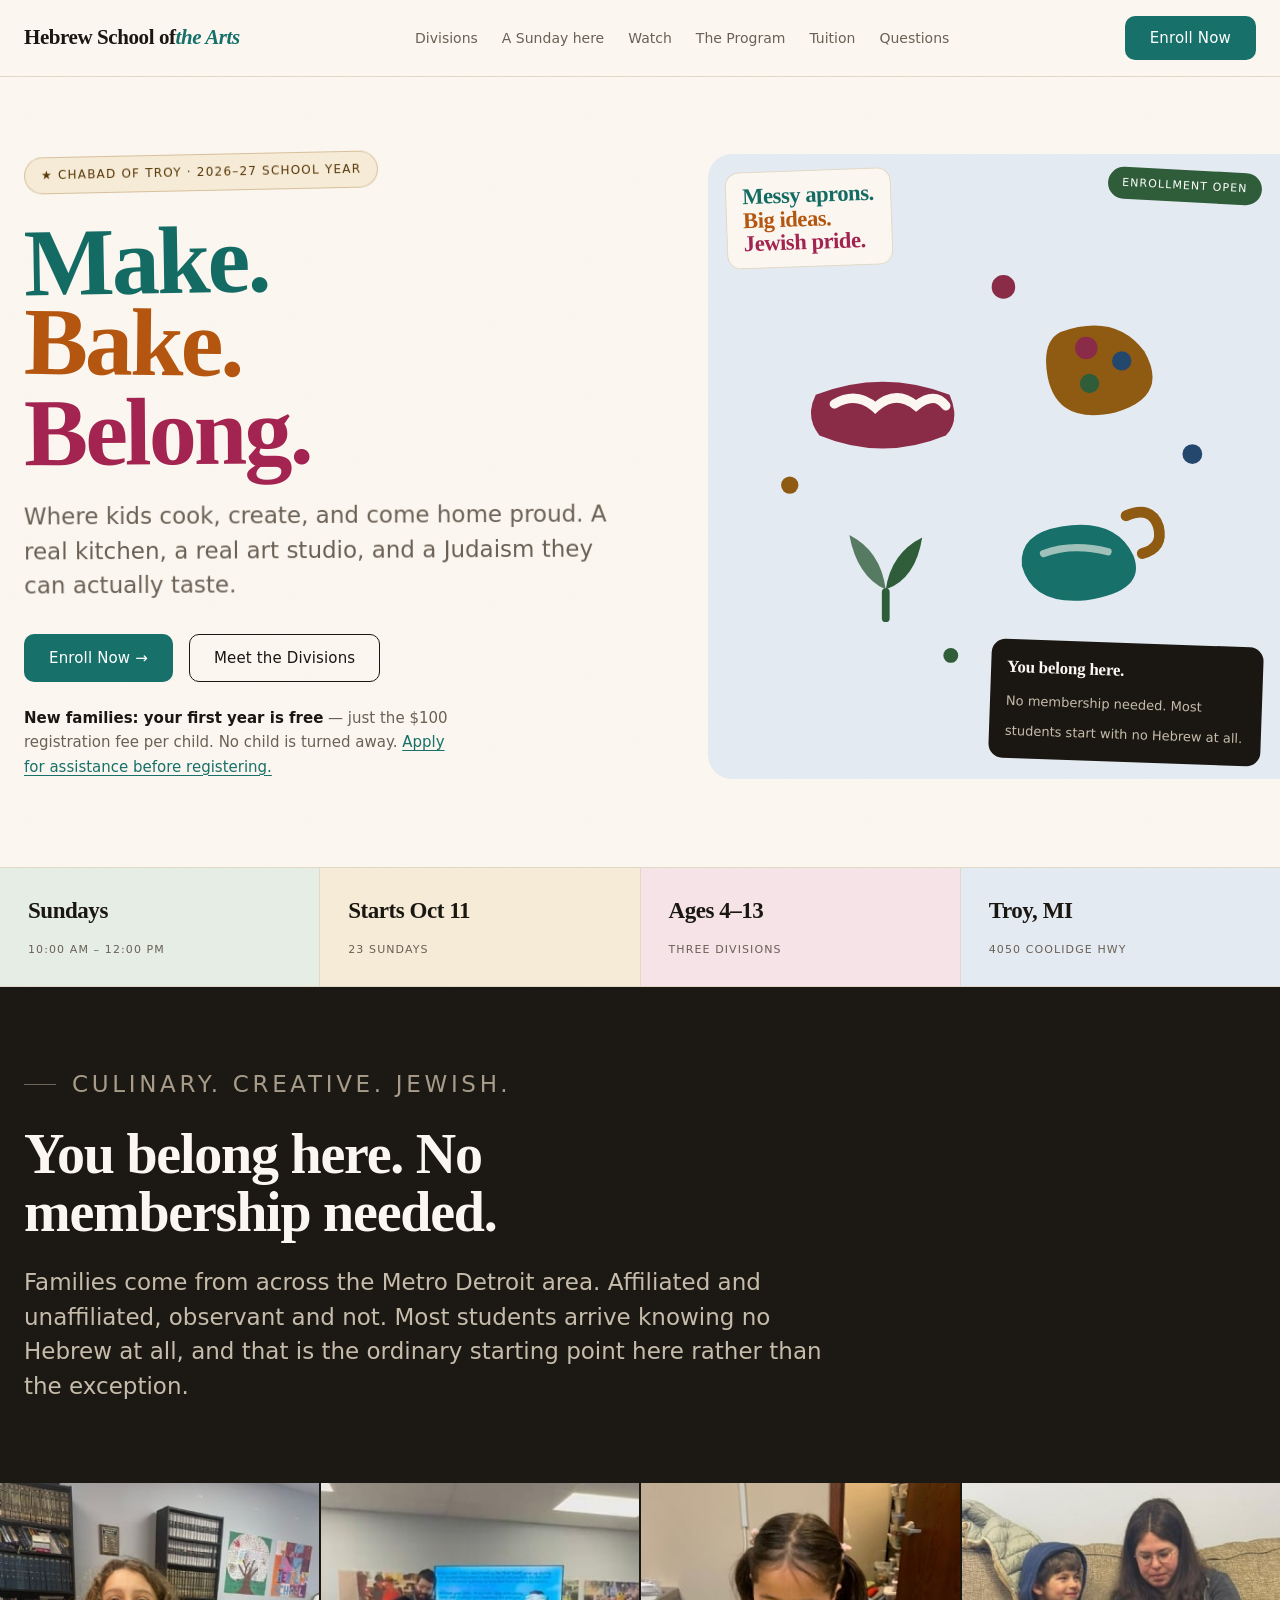
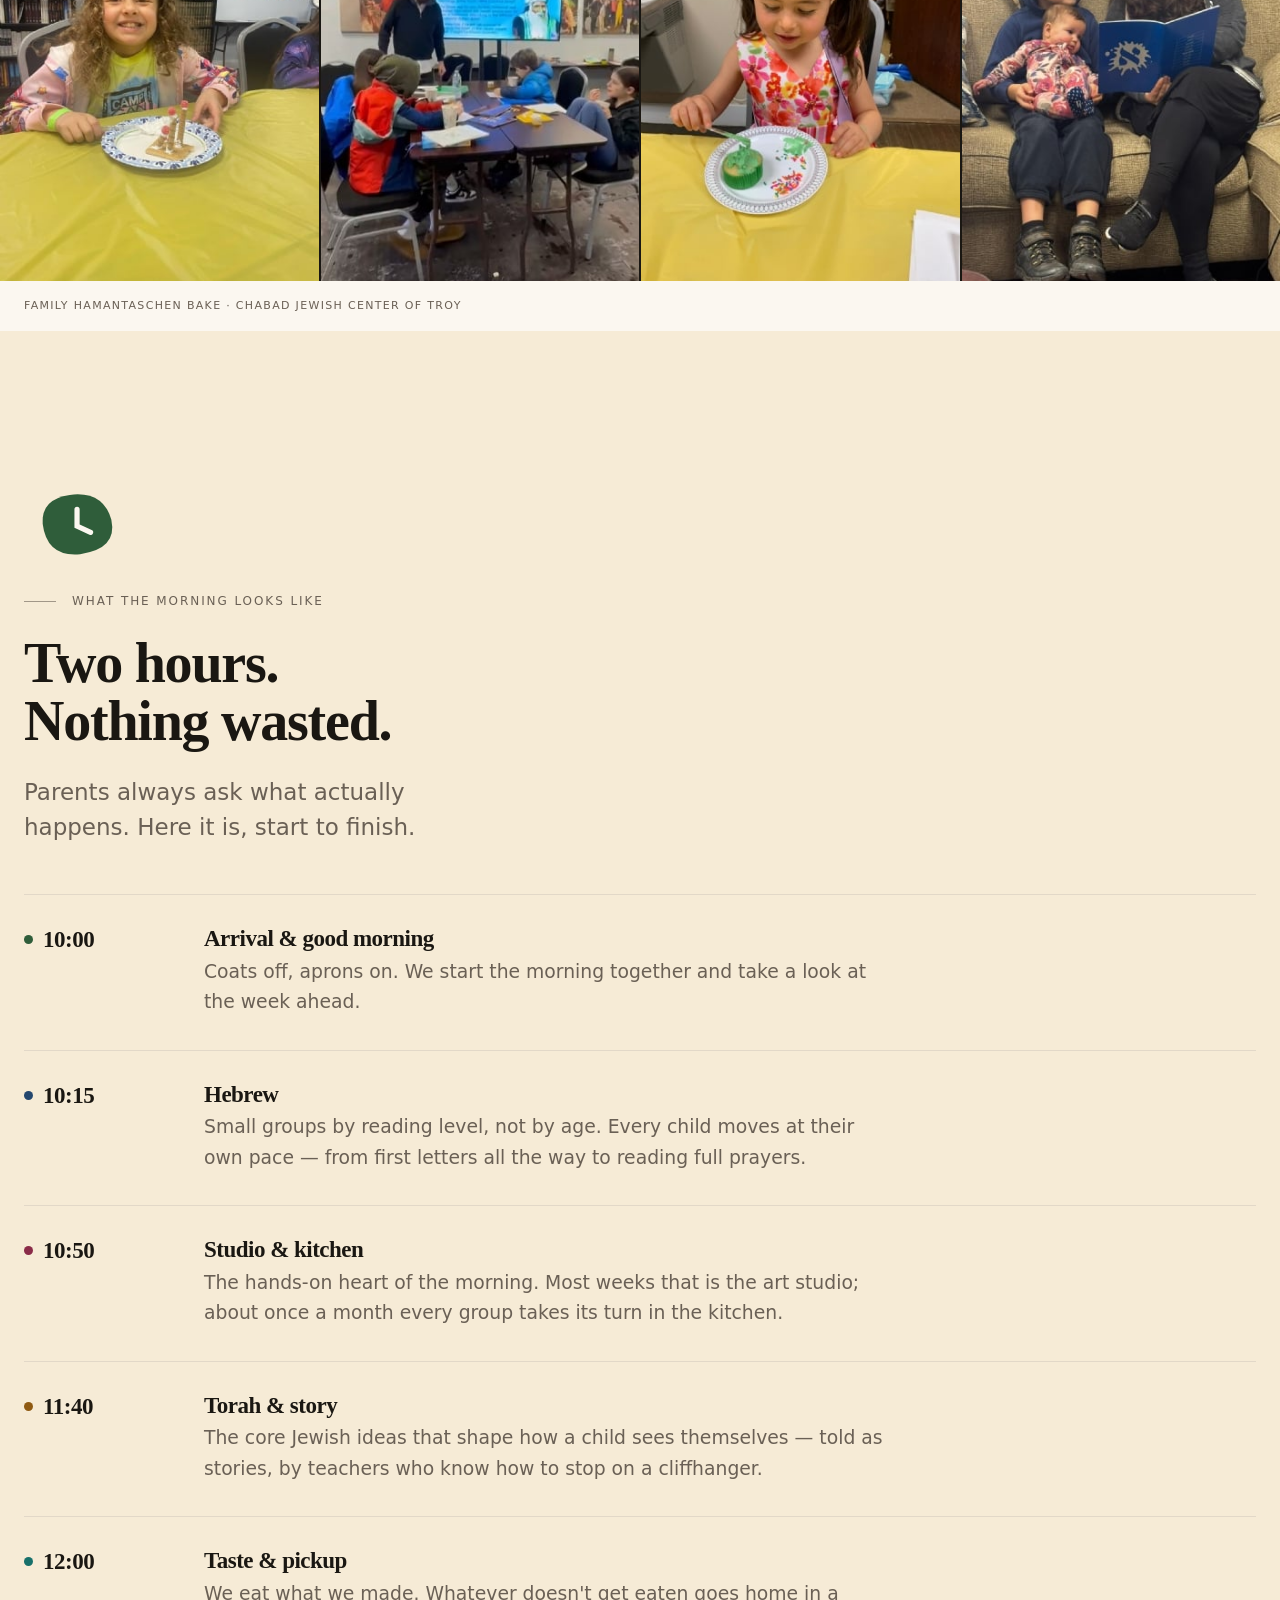
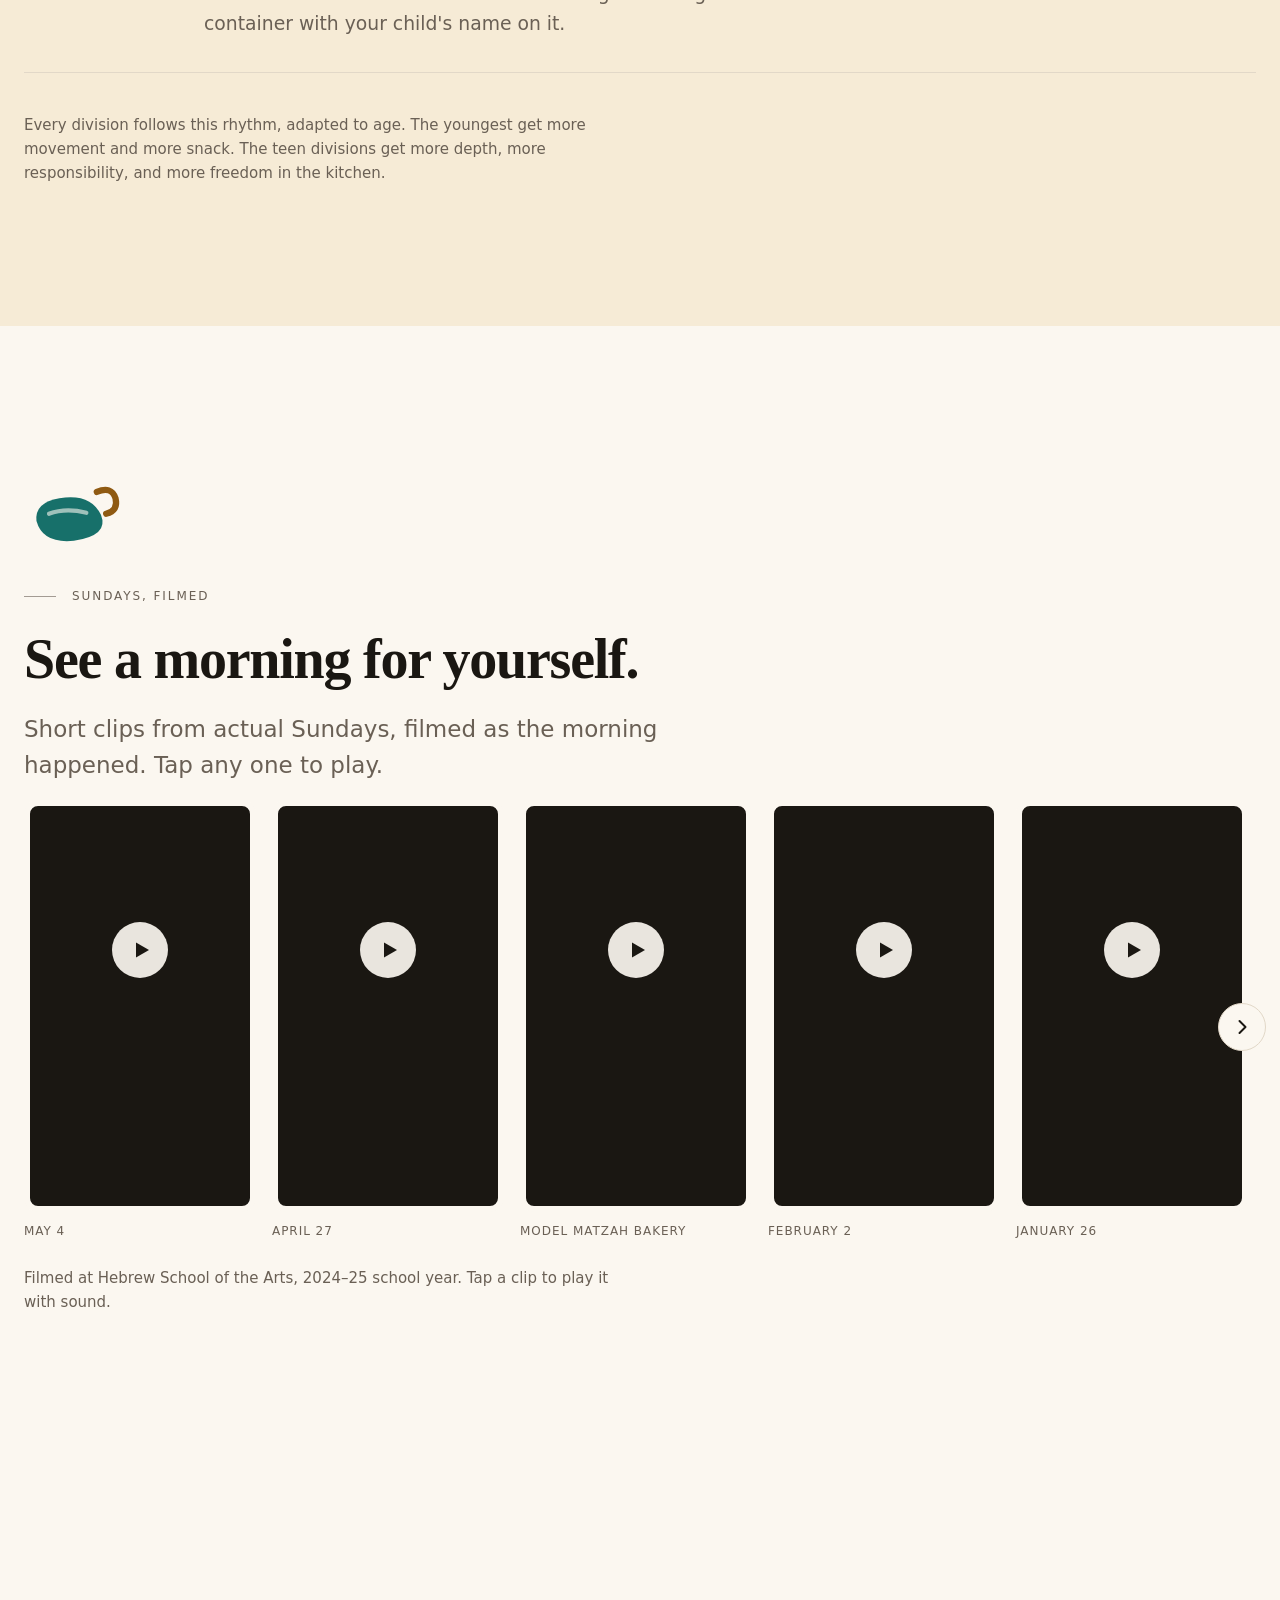
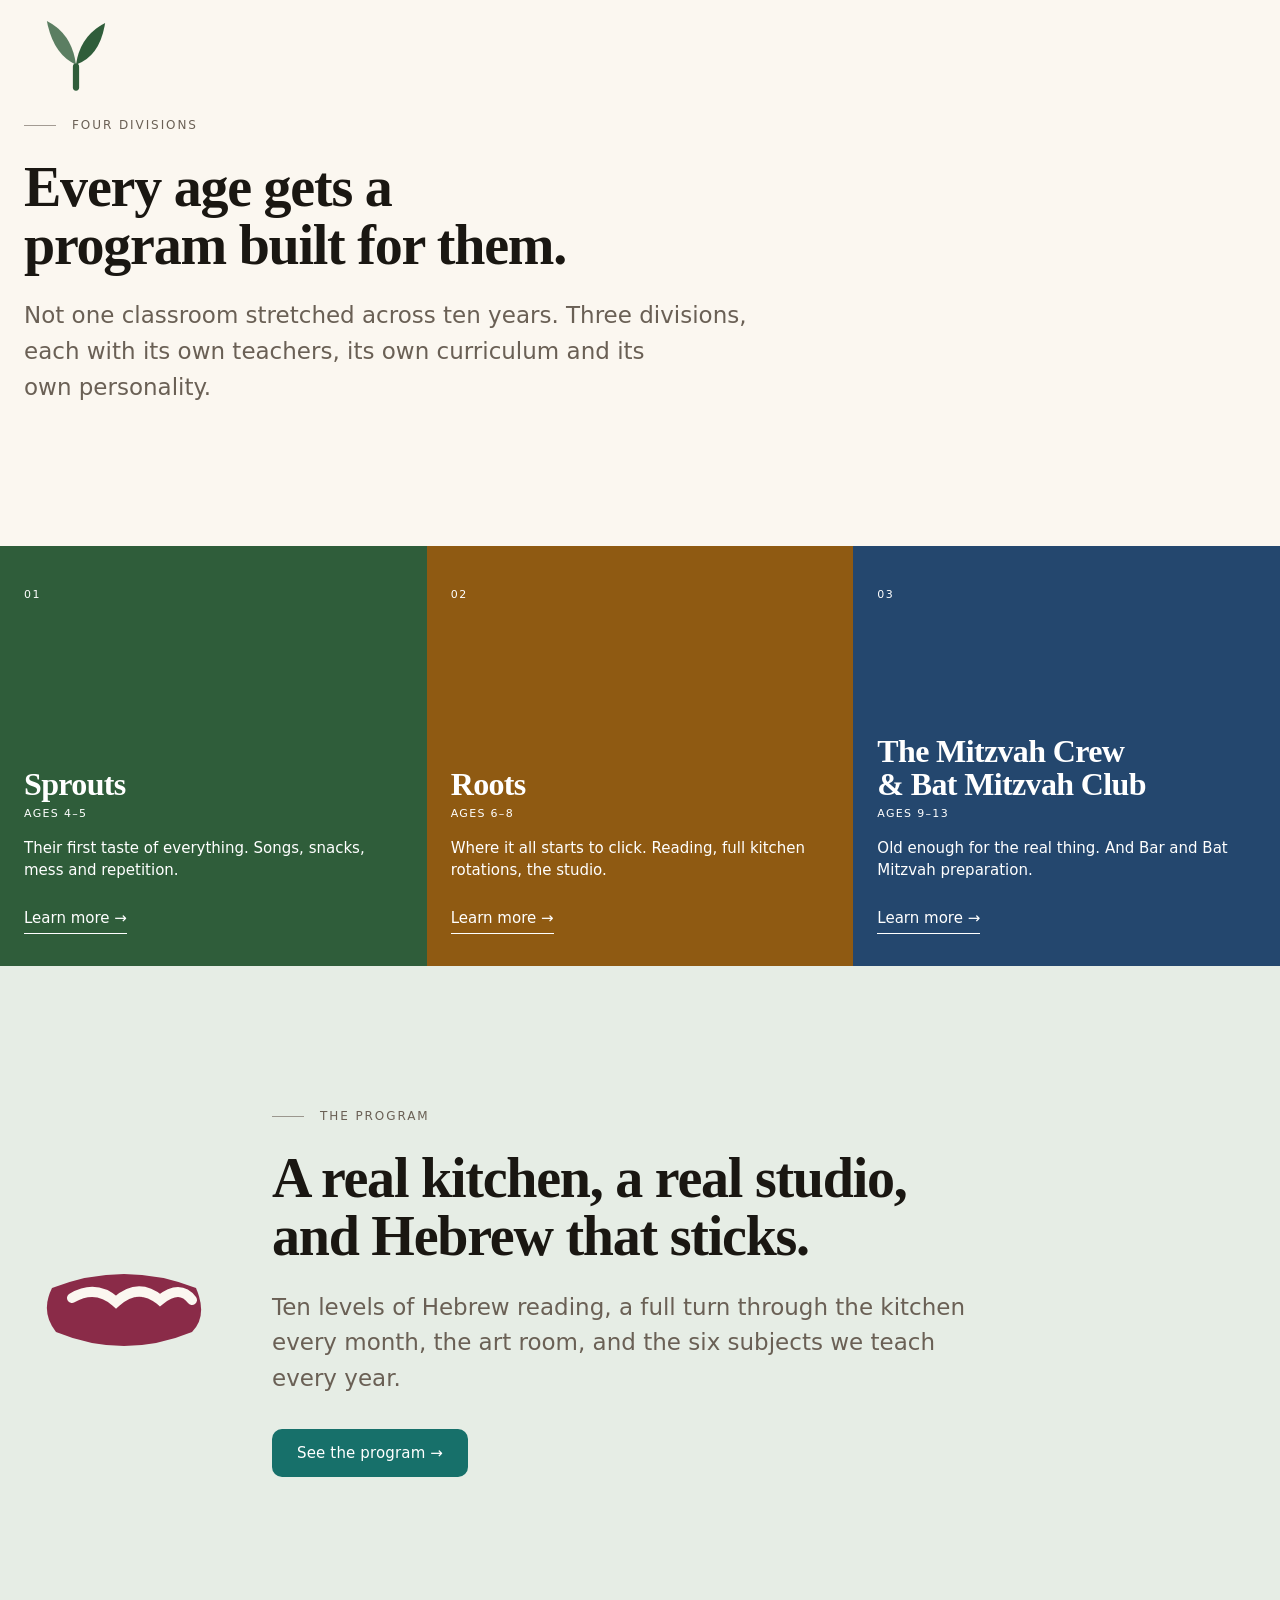
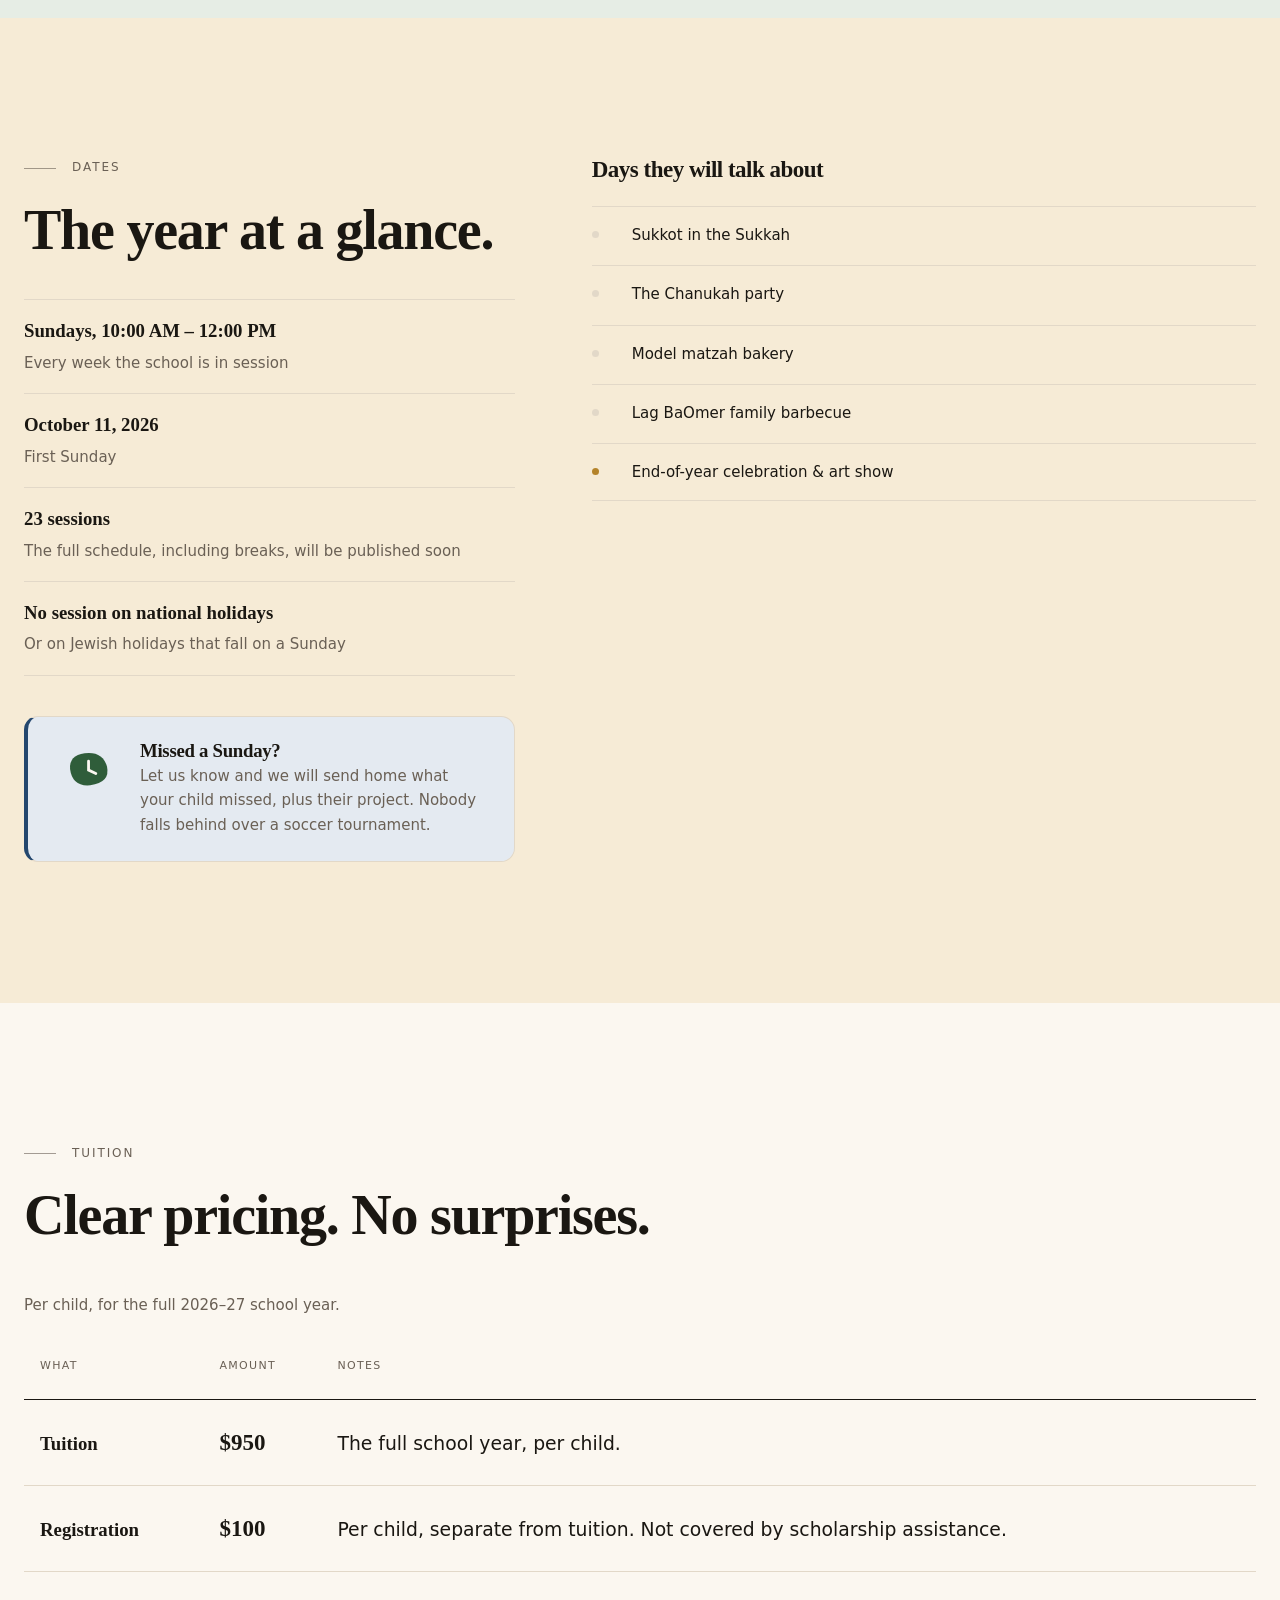
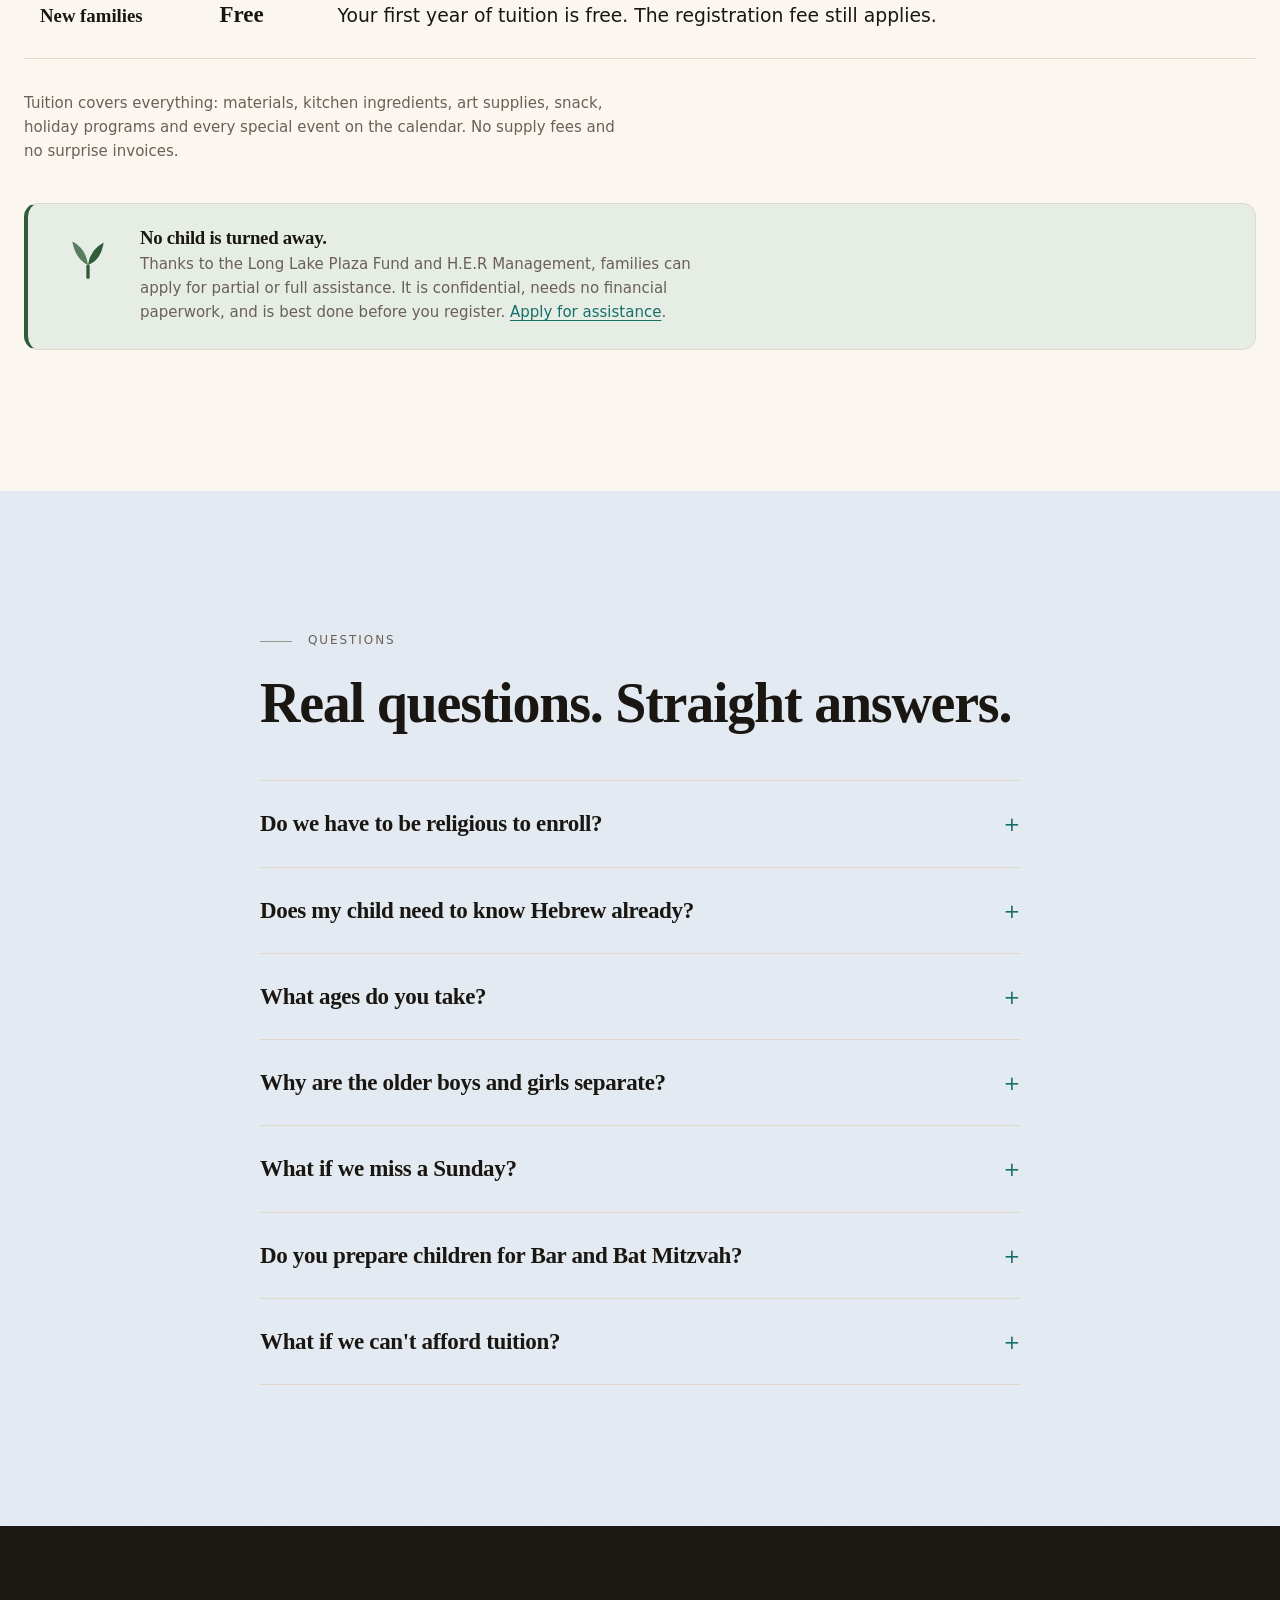
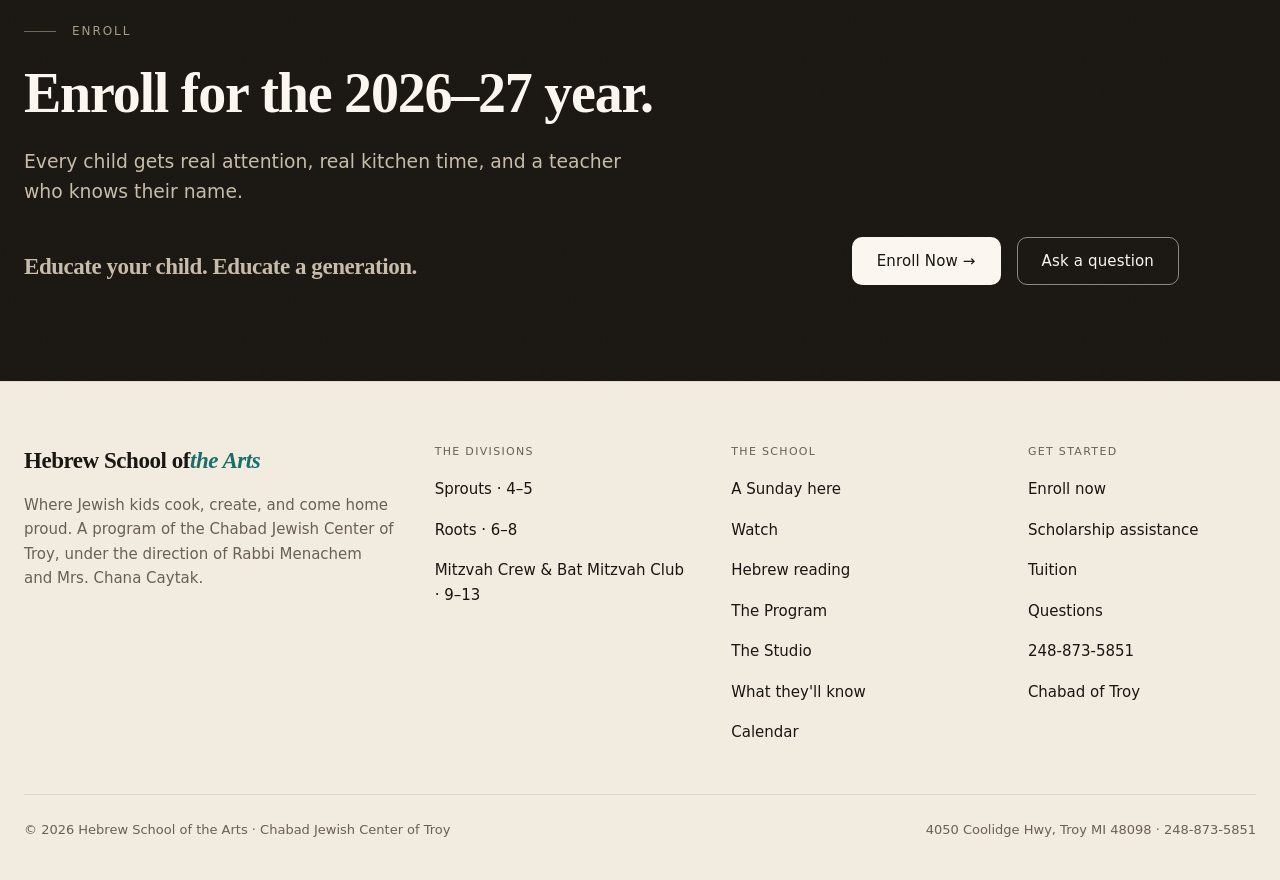
==== commit 71b849e3: "Merge the teen divisions; drop the caps and pickup claims Menachem, 2026-08-26: "9-13 are together"," ====
--- a/index.html
+++ b/index.html
@@ -5,7 +5,7 @@
   <meta name="viewport" content="width=device-width, initial-scale=1.0" />
 
   <title>Hebrew School of the Arts 2026&ndash;27 &mdash; Troy, MI | Chabad of Troy</title>
-  <meta name="description" content="A Sunday Hebrew school where Jewish kids cook, create, and come home proud. Real commercial kitchen, dedicated art studio, four divisions for ages 4-13. Troy, MI." />
+  <meta name="description" content="A Sunday Hebrew school where Jewish kids cook, create, and come home proud. Real commercial kitchen, dedicated art studio, three divisions for ages 4-13. Troy, MI." />
   <meta name="robots" content="index, follow, max-image-preview:large" />
   <meta name="author" content="Chabad Jewish Center of Troy" />
   <meta name="keywords" content="Hebrew school Troy MI, Jewish education Troy Michigan, Sunday Hebrew school Oakland County, Bar Mitzvah preparation Troy, Bat Mitzvah class Troy, kids cooking classes Troy, Aleph Champ" />
@@ -89,7 +89,7 @@
           {
             "@type": "Question",
             "name": "What ages do you take?",
-            "acceptedAnswer": { "@type": "Answer", "text": "Ages 4 through 13, across four divisions: Sprouts (4-5), Roots (6-8), and two teen divisions for ages 9-13 - the Mitzvah Crew for boys and the Bat Mitzvah Club for girls." }
+            "acceptedAnswer": { "@type": "Answer", "text": "Ages 4 through 13, across three divisions: Sprouts (4-5), Roots (6-8), and the Mitzvah Crew and Bat Mitzvah Club for ages 9-13." }
           },
           {
             "@type": "Question",
@@ -276,7 +276,7 @@
   <div class="stat-row">
     <div class="stat s1"><strong>Sundays</strong><span><!--f:hours-->10:00 AM &ndash; 12:00 PM<!--/f--></span></div>
     <div class="stat s2"><strong><!--f:start_short-->Starts Oct 11<!--/f--></strong><span><!--f:sessions_short-->23 Sundays<!--/f--></span></div>
-    <div class="stat s3"><strong>Ages <!--f:age_range-->4&ndash;13<!--/f--></strong><span><!--f:division_count_word-->Four<!--/f--> divisions</span></div>
+    <div class="stat s3"><strong>Ages <!--f:age_range-->4&ndash;13<!--/f--></strong><span><!--f:division_count_word-->Three<!--/f--> divisions</span></div>
     <div class="stat s4"><strong>Troy, MI</strong><span>4050 Coolidge Hwy</span></div>
   </div>
   <!-- ============================ BAND ============================ -->
@@ -346,9 +346,9 @@
         <li class="reveal">
           <div class="tl-time"><span class="tl-dot"></span>10:50</div>
           <div class="tl-body">
-            <h3>Kitchen or studio</h3>
-            <p>The hands-on heart of the morning. One group is in the kitchen, one is in
-               the art studio.</p>
+            <h3>Studio &amp; kitchen</h3>
+            <p>The hands-on heart of the morning. Most weeks that is the art studio; about once a
+               month every group takes its turn in the kitchen.</p>
           </div>
         </li>
         <li class="reveal">
@@ -470,7 +470,7 @@
         <p class="eyebrow">Four Divisions</p>
         <h2 class="s-title">Every age gets a program built for them.</h2>
         <p class="lede">
-          Not one classroom stretched across ten years. Four divisions, each with its own teachers,
+          Not one classroom stretched across ten years. Three divisions, each with its own teachers,
           its own curriculum and its own personality.
         </p>
       </div>
@@ -494,16 +494,9 @@
     </a>
     <a class="dpanel dpanel--crew" href="divisions/mitzvah-crew.html">
       <span class="dpanel-n">03</span>
-      <h3>The Mitzvah Crew</h3>
-      <p class="dpanel-ages">Boys, ages 9&ndash;13</p>
-      <p>Real fire. Real knives. Real responsibility. And Bar Mitzvah preparation.</p>
-      <span class="dpanel-go">Learn more &rarr;</span>
-    </a>
-    <a class="dpanel dpanel--club" href="divisions/bat-mitzvah-club.html">
-      <span class="dpanel-n">04</span>
-      <h3>The Bat Mitzvah Club</h3>
-      <p class="dpanel-ages">Girls, ages 9&ndash;13</p>
-      <p>Her own program, her own space, her own mentors.</p>
+      <h3>The Mitzvah Crew &amp; Bat Mitzvah Club</h3>
+      <p class="dpanel-ages">Ages 9&ndash;13</p>
+      <p>Old enough for the real thing. And Bar and Bat Mitzvah preparation.</p>
       <span class="dpanel-go">Learn more &rarr;</span>
     </a>
   </div>
@@ -633,9 +626,8 @@
         </details>
         <details>
           <summary>What ages do you take?</summary>
-          <div class="faq-a">Ages 4 through 13, across four divisions: Sprouts (4&ndash;5), Roots
-            (6&ndash;8), and our two teen divisions &mdash; the Mitzvah Crew for boys and the Bat
-            Mitzvah Club for girls, both ages 9&ndash;13.</div>
+          <div class="faq-a">Ages 4 through 13, across three divisions: Sprouts (4&ndash;5), Roots
+            (6&ndash;8), and the Mitzvah Crew and Bat Mitzvah Club for ages 9&ndash;13.</div>
         </details>
         <details>
           <summary>Why are the older boys and girls separate?</summary>
@@ -643,12 +635,6 @@
             more willing to ask real questions in a room of their peers, guided by a mentor they
             relate to. Both divisions cover the same core learning, each in the way that reaches
             them best.</div>
-        </details>
-        <details>
-          <summary>How do drop-off and pickup work?</summary>
-          <div class="faq-a">Drop-off and pickup are at 4050 Coolidge Hwy, Troy MI 48098. Only
-            people listed on your registration form may pick up your child, so please have ID
-            ready.</div>
         </details>
         <details>
           <summary>What if we miss a Sunday?</summary>
@@ -677,8 +663,8 @@
     <div class="container cta-final-inner">
       <div>
         <p class="eyebrow">Enroll</p>
-        <h2>Every division caps enrollment.</h2>
-        <p>So that every child gets real attention, real kitchen time, and a teacher who knows
+        <h2>Enroll for the 2026&ndash;27 year.</h2>
+        <p>Every child gets real attention, real kitchen time, and a teacher who knows
            their name.</p>
         <p class="cta-tag">Educate your child. Educate a generation.</p>
       </div>
@@ -707,8 +693,7 @@
         <ul>
           <li><a href="divisions/sprouts.html">Sprouts &middot; 4&ndash;5</a></li>
           <li><a href="divisions/roots.html">Roots &middot; 6&ndash;8</a></li>
-          <li><a href="divisions/mitzvah-crew.html">The Mitzvah Crew &middot; 9&ndash;13</a></li>
-          <li><a href="divisions/bat-mitzvah-club.html">The Bat Mitzvah Club &middot; 9&ndash;13</a></li>
+          <li><a href="divisions/mitzvah-crew.html">Mitzvah Crew &amp; Bat Mitzvah Club &middot; 9&ndash;13</a></li>
         </ul>
       </div>
       <div>
--- a/style.css
+++ b/style.css
@@ -792,7 +792,7 @@
    gaps or borders so it reads as a single band of color rather than a
    four-card grid, which is the tell this site is trying to avoid. */
 
-.dband { display: grid; grid-template-columns: repeat(4, 1fr); }
+.dband { display: grid; grid-template-columns: repeat(3, 1fr); }
 .dpanel {
   position: relative; display: flex; flex-direction: column; justify-content: flex-end;
   min-height: 420px; padding: var(--s-5) var(--s-3) var(--s-4);
@@ -802,7 +802,6 @@
 .dpanel--sprouts { background: var(--blk-sprouts); }
 .dpanel--roots   { background: var(--blk-roots); }
 .dpanel--crew    { background: var(--blk-crew); }
-.dpanel--club    { background: var(--blk-club); }
 
 .dpanel-n {
   font-family: var(--font-b); font-weight: 500; font-size: 0.6875rem;
@@ -823,7 +822,7 @@
 .dpanel:hover .dpanel-go { gap: 14px; }
 
 @media (max-width: 900px) {
-  .dband { grid-template-columns: repeat(2, 1fr); }
+  .dband { grid-template-columns: 1fr; }
   .dpanel { min-height: 320px; }
 }
 @media (max-width: 560px) {
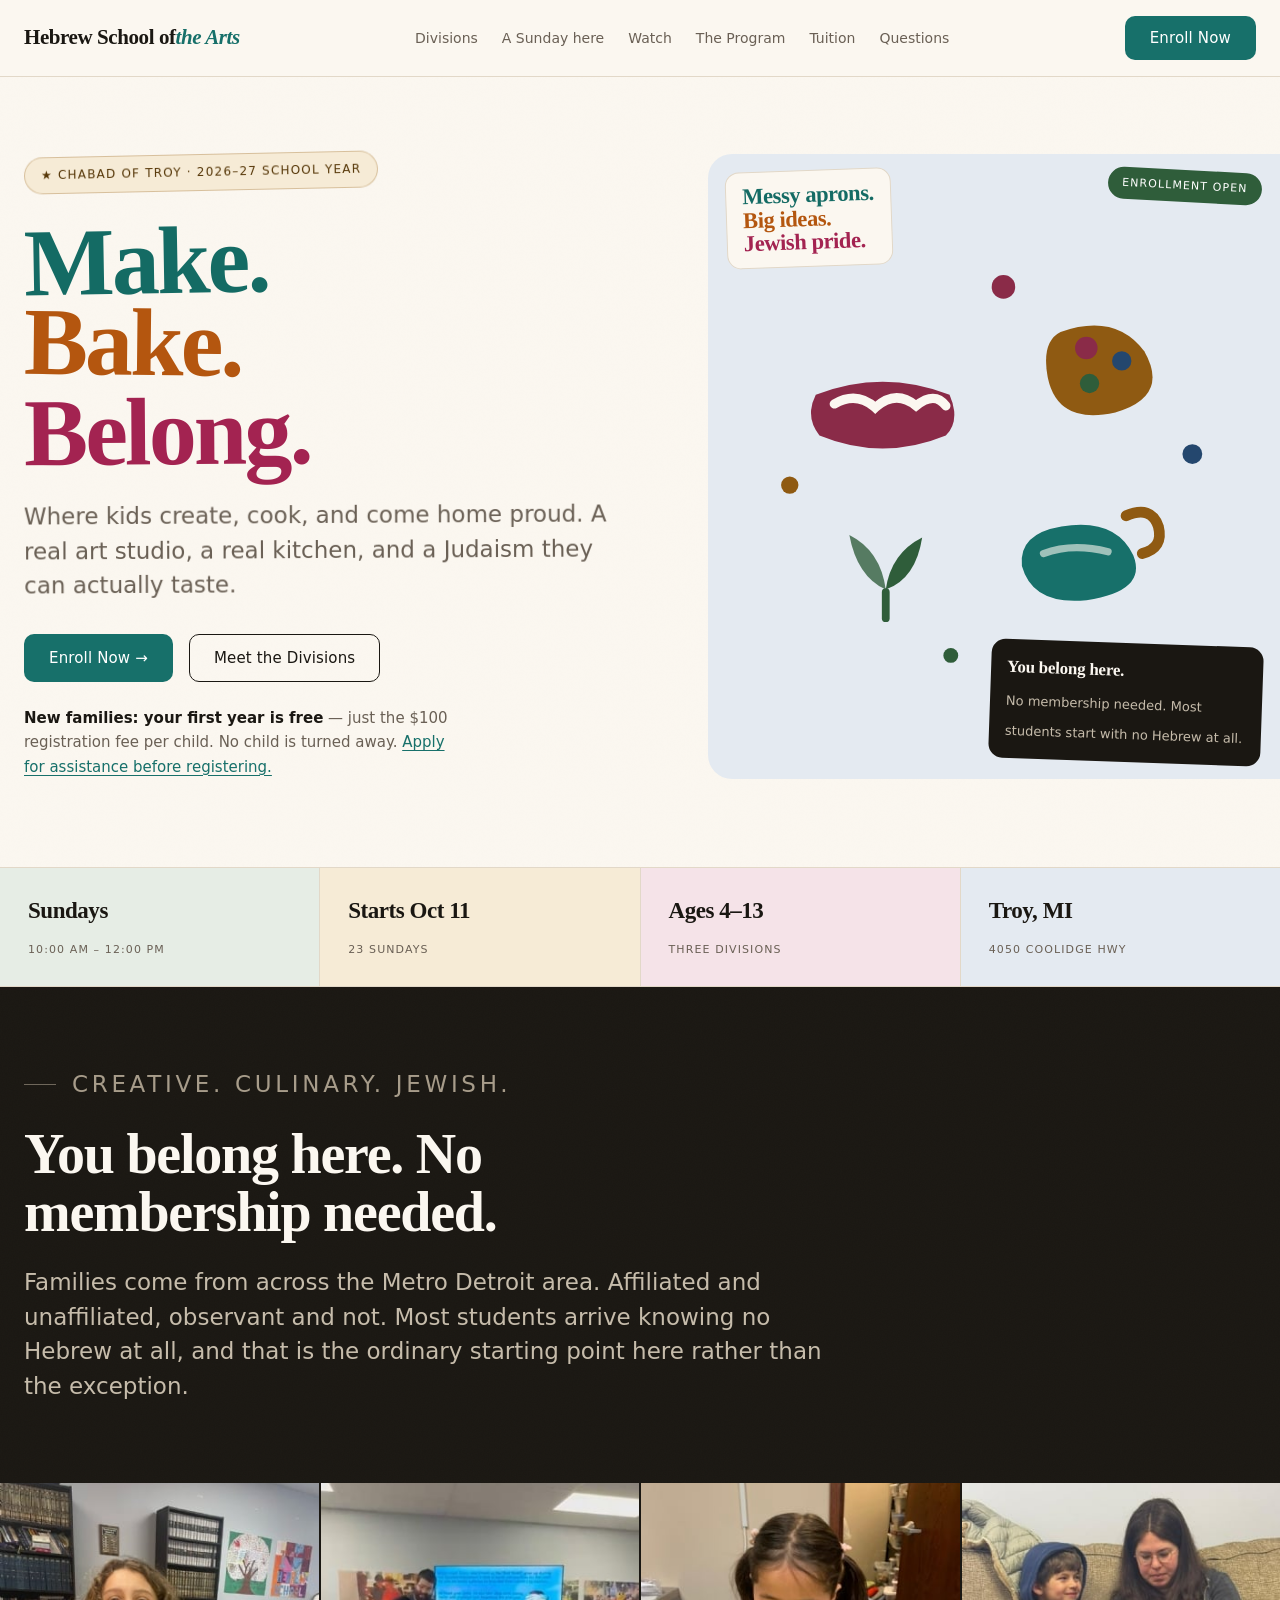
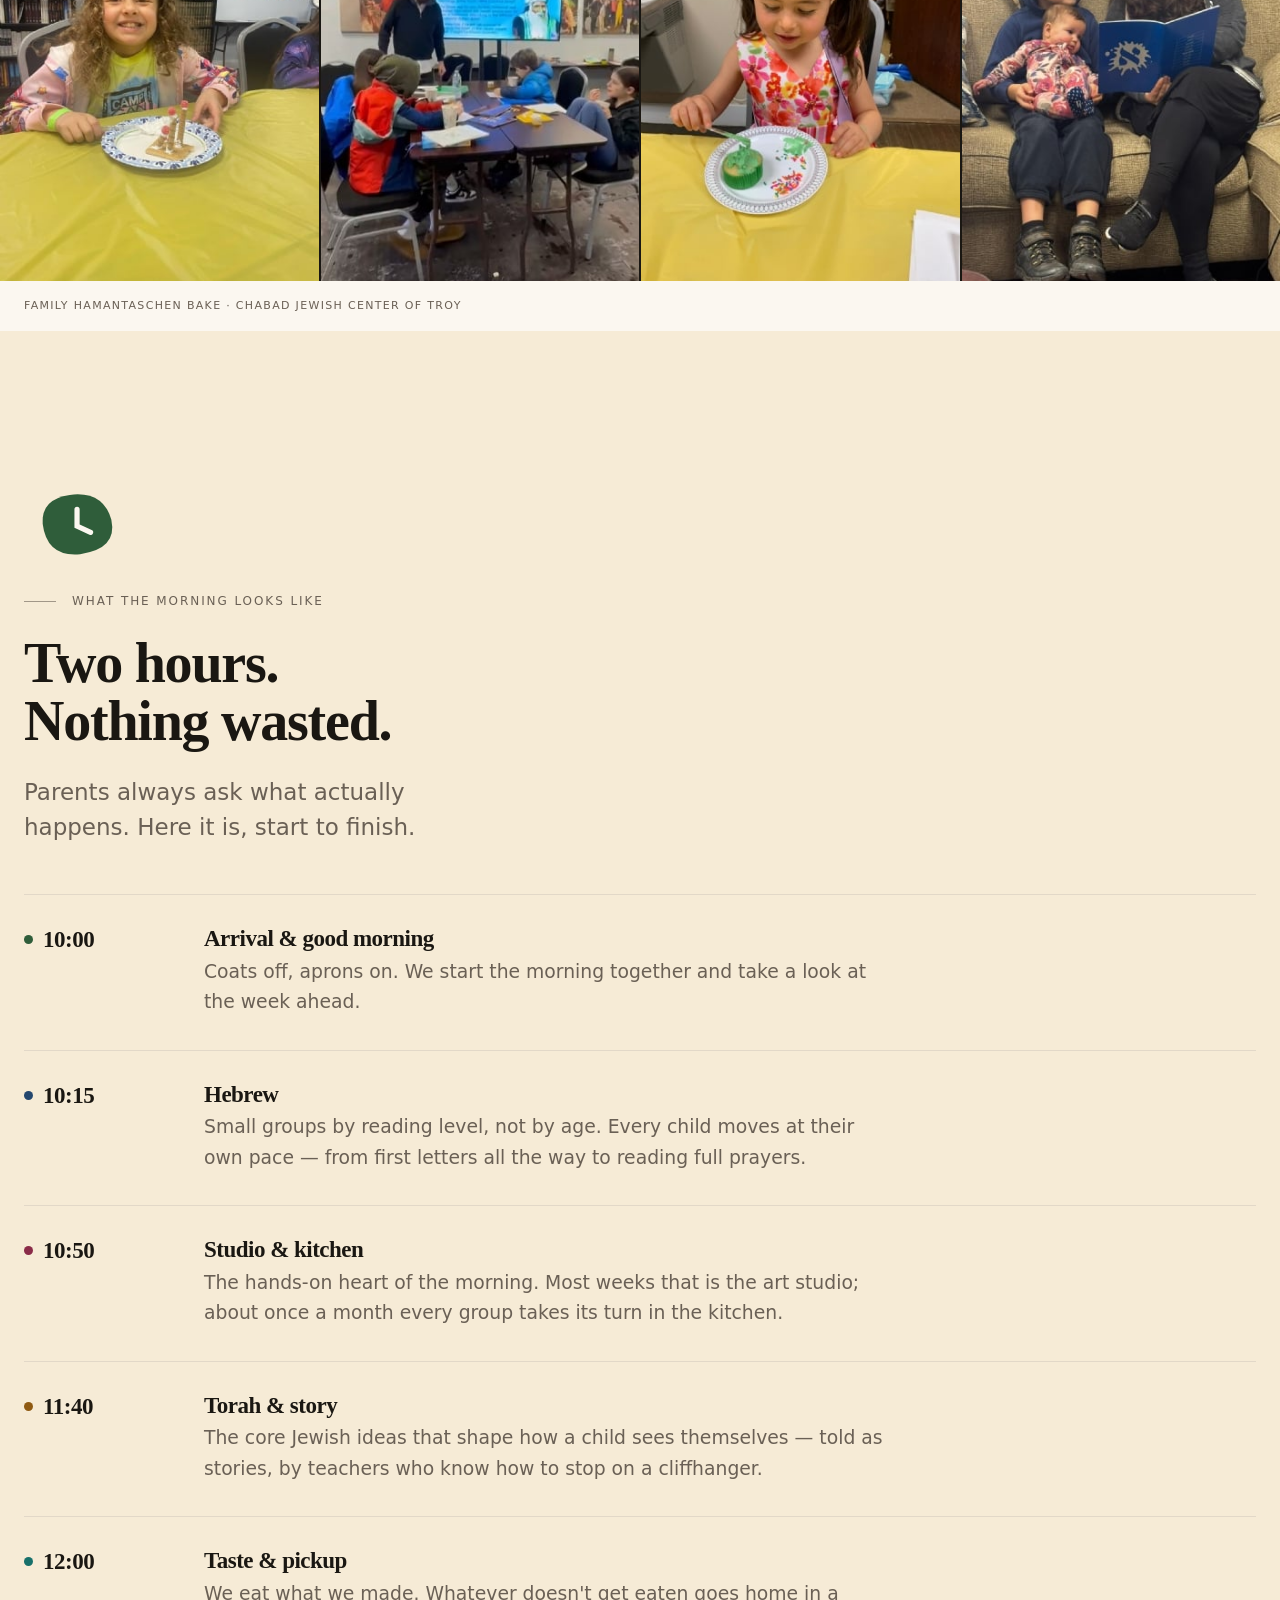
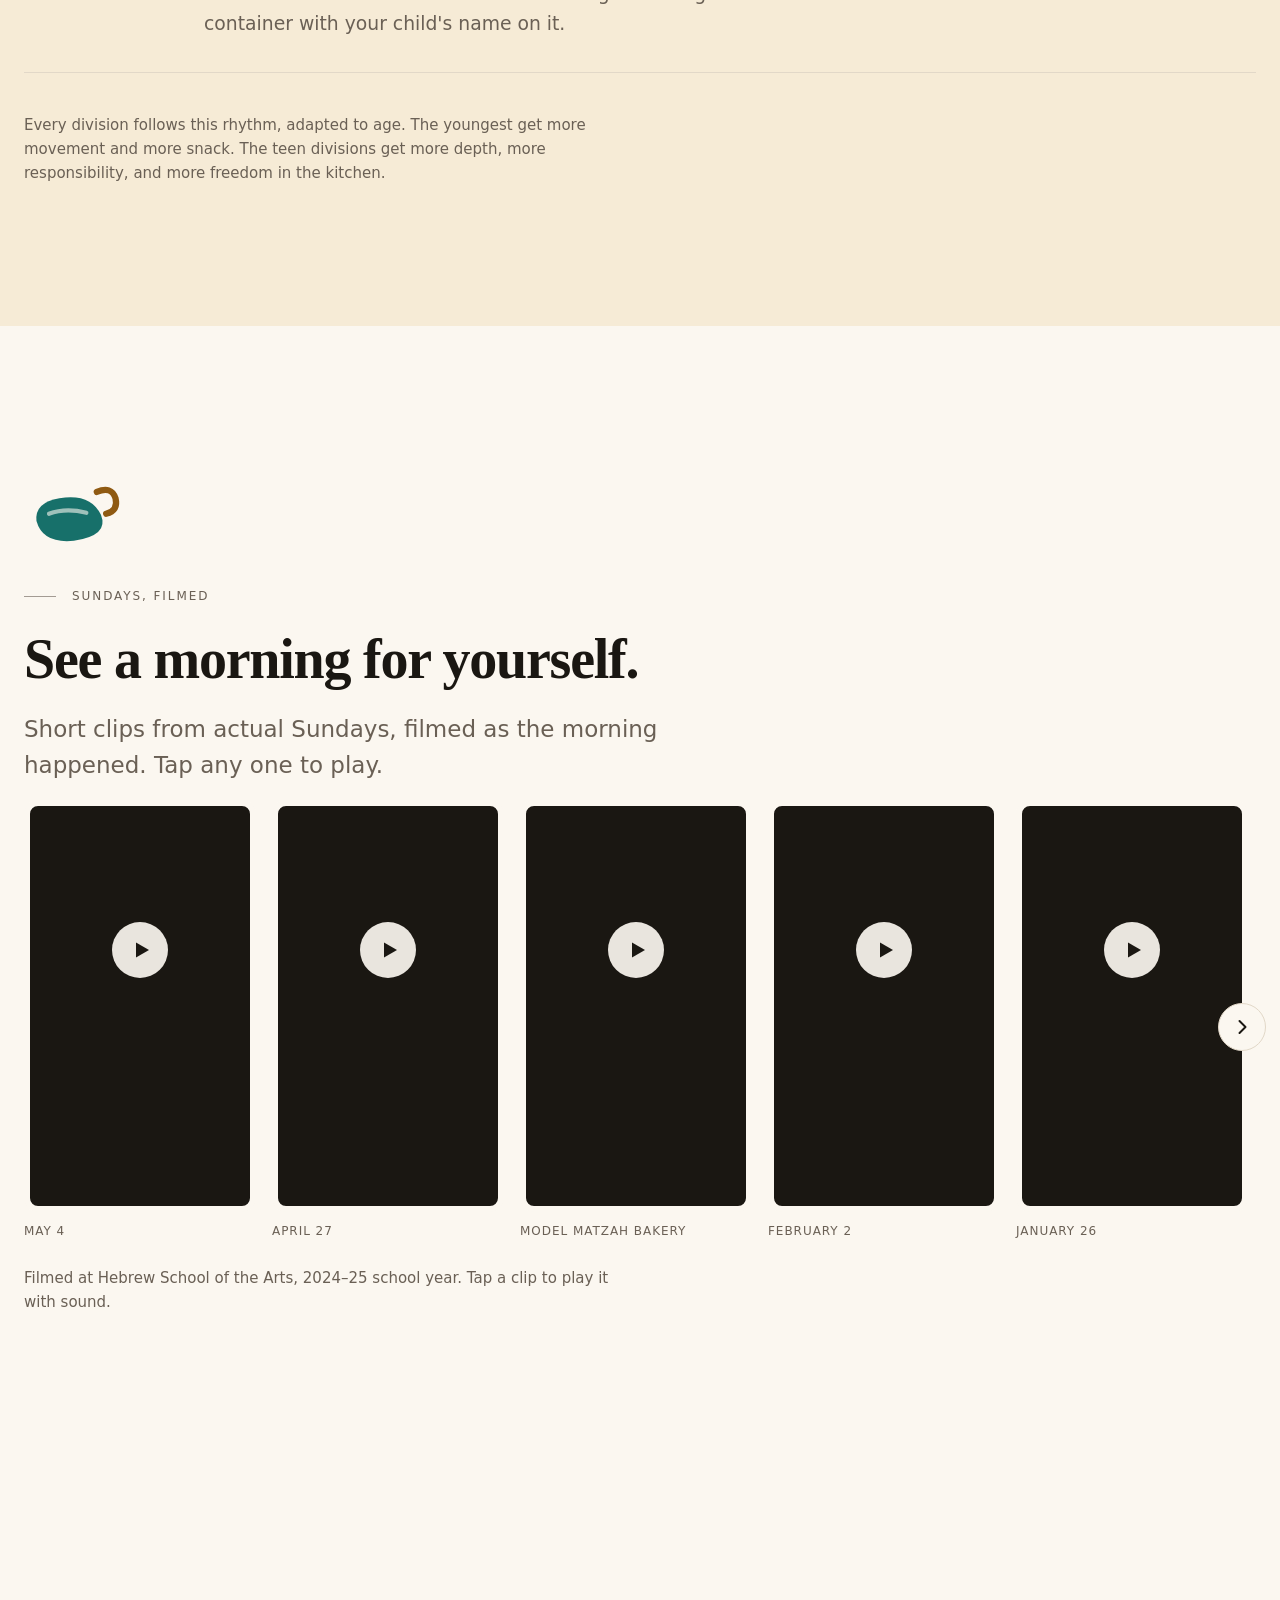
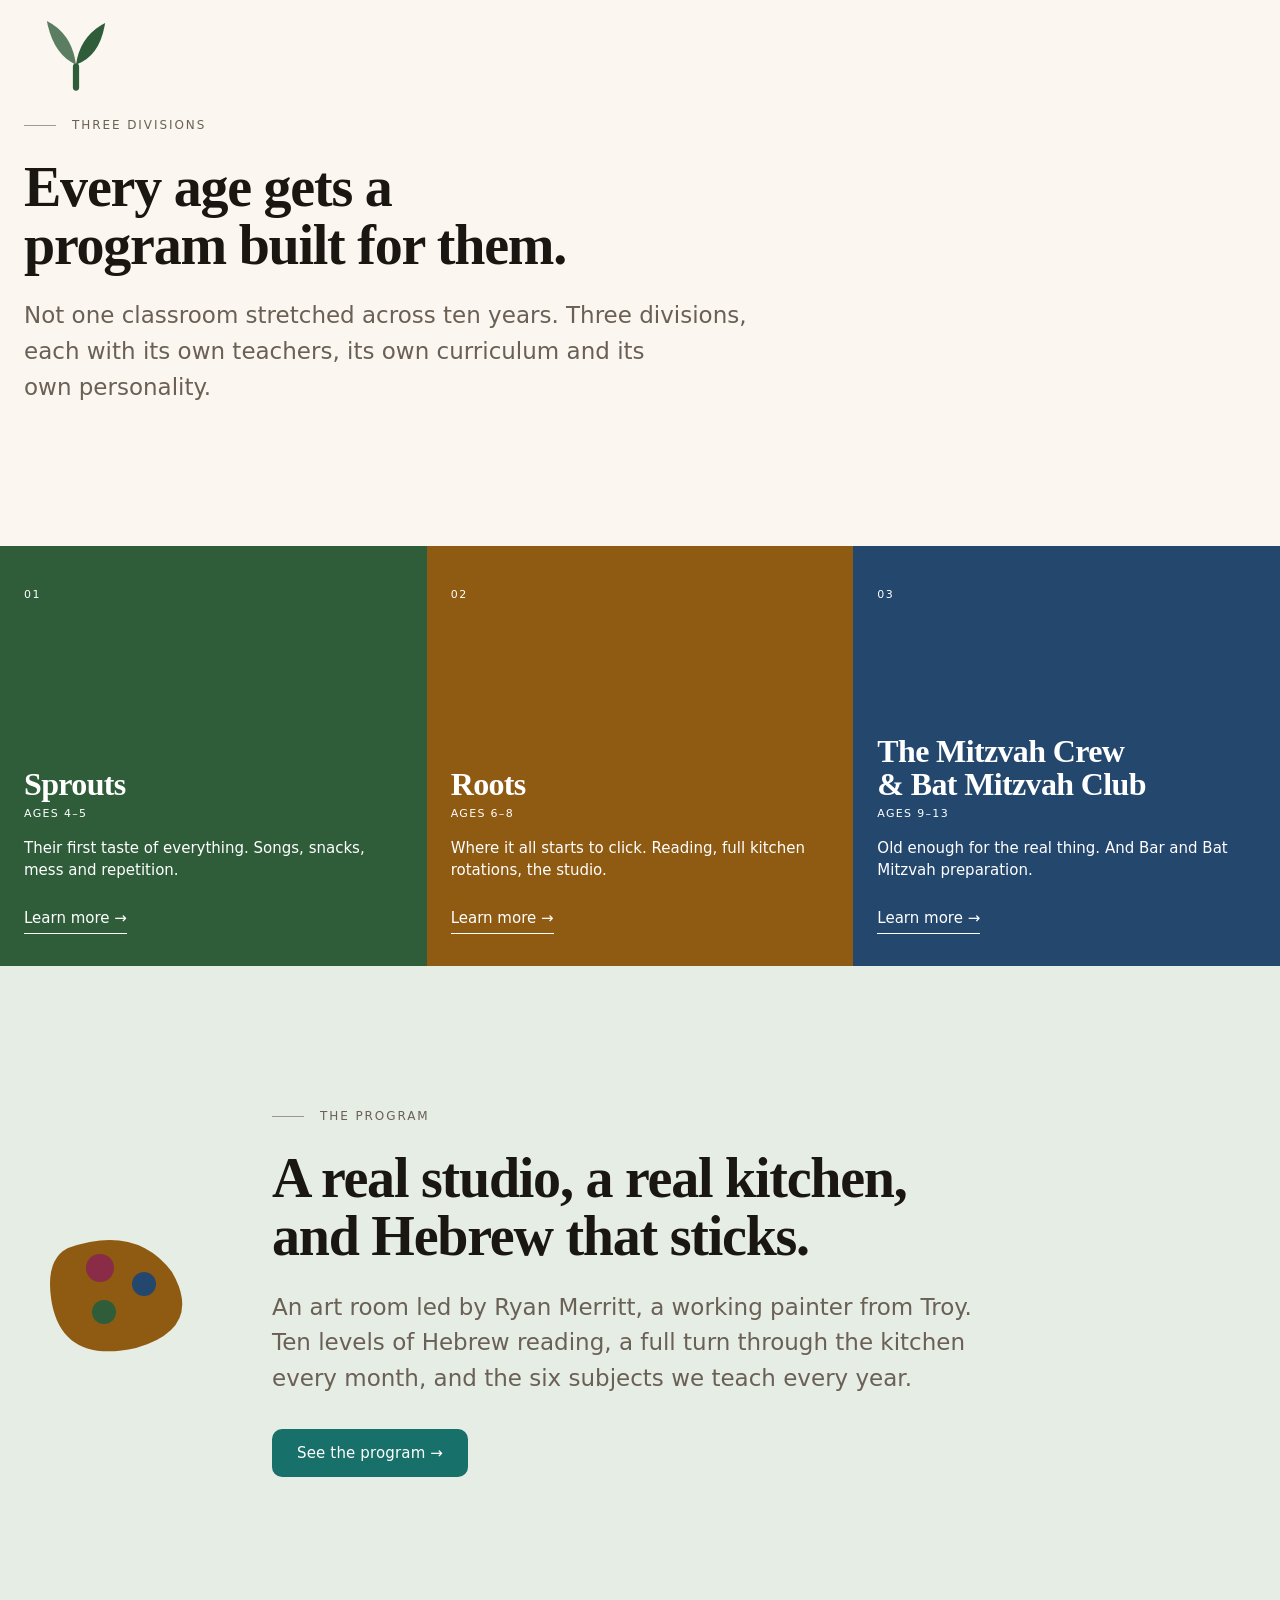
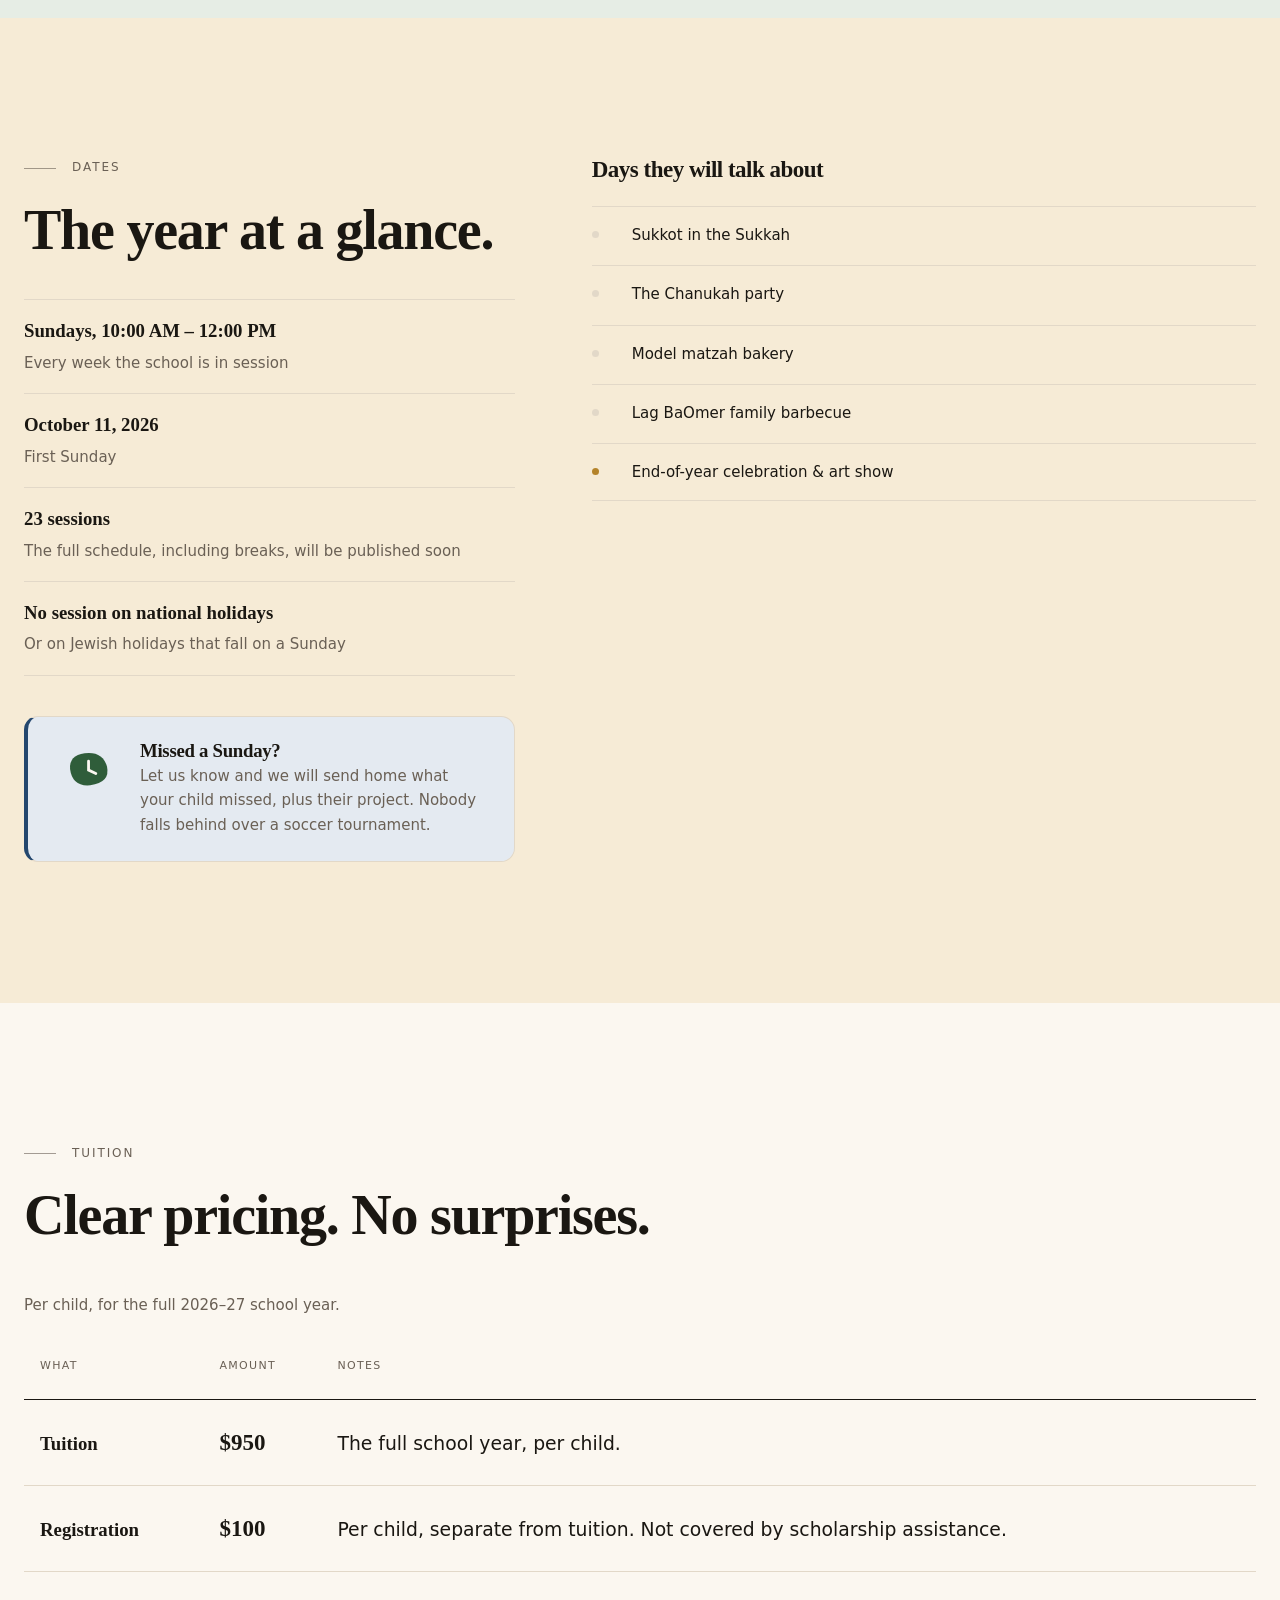
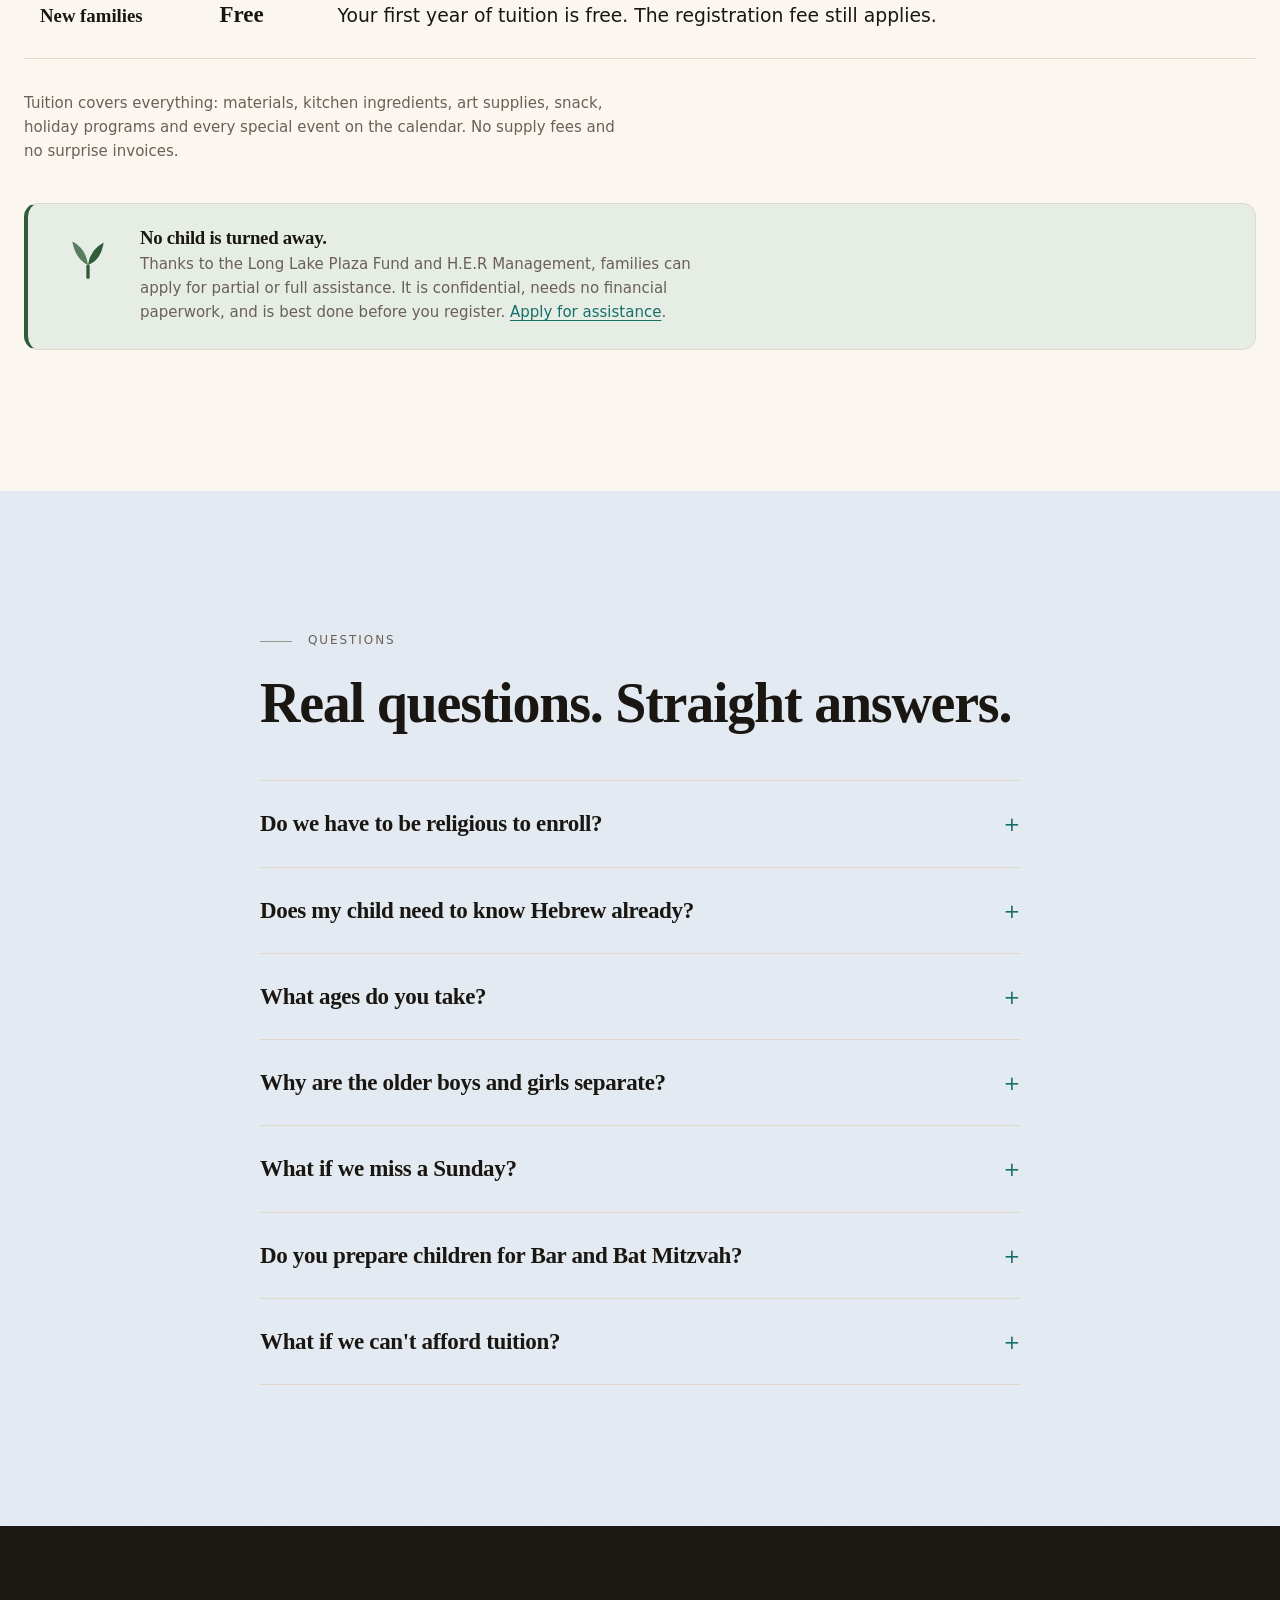
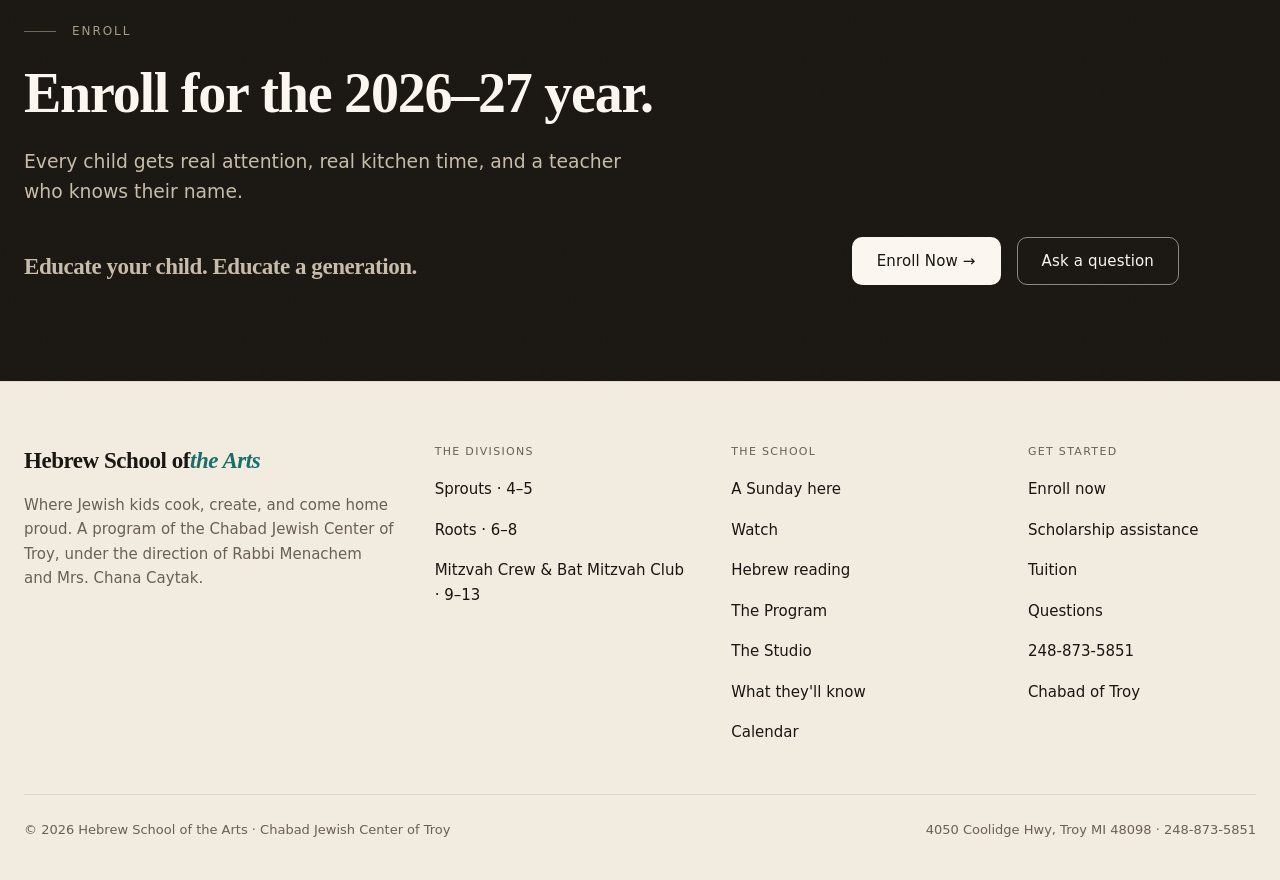
==== commit 31736e02: "Add Ryan Merritt, re-weight toward art, fix ladder contrast Ryan Merritt: identity confirmed by the " ====
--- a/index.html
+++ b/index.html
@@ -55,7 +55,7 @@
         "@type": "School",
         "@id": "https://hebrewschool.jewishtroy.com/#school",
         "name": "Hebrew School of the Arts",
-        "slogan": "Culinary. Creative. Jewish.",
+        "slogan": "Creative. Culinary. Jewish.",
         "url": "https://hebrewschool.jewishtroy.com/",
         "telephone": "+1-248-873-5851",
         "parentOrganization": { "@id": "https://www.jewishtroy.com/#organization" },
@@ -211,7 +211,7 @@
       </h1>
 
       <p class="hero-sub">
-        Where kids cook, create, and come home proud. A real kitchen, a real art studio,
+        Where kids create, cook, and come home proud. A real art studio, a real kitchen,
         and a Judaism they can actually taste.
       </p>
 
@@ -282,7 +282,7 @@
   <!-- ============================ BAND ============================ -->
   <section class="band">
     <div class="container">
-      <p class="eyebrow">Culinary. Creative. Jewish.</p>
+      <p class="eyebrow">Creative. Culinary. Jewish.</p>
       <h2>You belong here. No membership needed.</h2>
       <p>
         Families come from across the Metro Detroit area. Affiliated and
@@ -467,7 +467,7 @@
     <div class="container">
       <div class="s-head s-head--wide reveal">
         <svg class="spot" aria-hidden="true" focusable="false"><use href="#spot-sprout"/></svg>
-        <p class="eyebrow">Four Divisions</p>
+        <p class="eyebrow">Three Divisions</p>
         <h2 class="s-title">Every age gets a program built for them.</h2>
         <p class="lede">
           Not one classroom stretched across ten years. Three divisions, each with its own teachers,
@@ -504,13 +504,14 @@
   <!-- ============================ PROGRAM TEASER ============================ -->
   <section class="section section--mint" id="program">
     <div class="container s-illus">
-      <svg class="spot spot--xl" aria-hidden="true" focusable="false"><use href="#spot-challah"/></svg>
+      <svg class="spot spot--xl" aria-hidden="true" focusable="false"><use href="#spot-palette"/></svg>
       <div class="s-head s-head--wide reveal">
         <p class="eyebrow">The Program</p>
-        <h2 class="s-title">A real kitchen, a real studio, and Hebrew that sticks.</h2>
+        <h2 class="s-title">A real studio, a real kitchen, and Hebrew that sticks.</h2>
         <p class="lede">
-          Ten levels of Hebrew reading, a full turn through the kitchen every month, the art room,
-          and the six subjects we teach every year.
+          An art room led by Ryan Merritt, a working painter from Troy. Ten levels of Hebrew
+          reading, a full turn through the kitchen every month, and the six subjects we teach
+          every year.
         </p>
         <a class="btn btn--primary" href="program.html" style="margin-top:var(--s-4)">See the program &rarr;</a>
       </div>
--- a/style.css
+++ b/style.css
@@ -77,7 +77,12 @@
   /* --- Space. Every value divisible by 8. --- */
   --s-1: 8px;  --s-2: 16px; --s-3: 24px; --s-4: 32px;
   --s-5: 40px; --s-6: 48px; --s-8: 64px; --s-10: 80px; --s-12: 96px;
-  --section-pad:    clamp(4.5rem, 11vw, 9rem);
+  /* Floor was 4.5rem, so every phone sat at 72px - the same air as a laptop.
+     PostHog drops section padding from 80px to 48px at mobile; 3.5rem is that
+     move, eased slightly because our sections carry tint bands where theirs
+     run on one continuous canvas. Only bites below ~654px, where 11vw < the
+     floor, so desktop rhythm is untouched. */
+  --section-pad:    clamp(3.5rem, 11vw, 9rem);
   --section-pad-lg: clamp(6rem, 14vw, 12rem);
 
   /* --- Radius ---
@@ -352,7 +357,12 @@
 
 .nav-cta { min-height: 44px; }
 
-.nav-toggle { display: none; background: none; border: 0; cursor: pointer; padding: var(--s-1); color: var(--ink); }
+.nav-toggle {
+  display: none; background: none; border: 0; cursor: pointer; color: var(--ink);
+  /* 44px minimum touch target - it is the only nav control on a phone. */
+  min-width: 44px; min-height: 44px; padding: var(--s-1);
+  align-items: center; justify-content: center;
+}
 
 @media (max-width: 940px) {
   .nav-links { display: none; }
@@ -740,7 +750,12 @@
 .rung-he { font-size: 1.5rem; line-height: 1; }
 .rung-n {
   font-family: var(--font-b); font-weight: 500; font-size: 0.625rem;
-  letter-spacing: 0.1em; opacity: 0.75;
+  letter-spacing: 0.1em;
+  /* No opacity here. At 0.75 this failed contrast on five of the ten rungs
+     (3.14:1 on level 02) - the same trap as .d-ages, which the premium pass
+     already caught. The Aleph Champ colours are program data and cannot be
+     altered, so the text has to carry the ratio. It is already de-emphasised
+     by size against .rung-name; it does not need the alpha too. */
 }
 .rung-name {
   font-family: var(--font-b); font-weight: 500; font-size: 0.6875rem;
@@ -999,7 +1014,10 @@
   display: flex; flex-wrap: wrap; gap: var(--s-2) var(--s-3); justify-content: space-between;
   font-size: 0.8125rem; color: var(--ink-2);
 }
-@media (max-width: 780px) { .footer-top { grid-template-columns: 1fr; gap: var(--s-5); } }
+/* 4 -> 2 -> 1 rather than 4 -> 1: dropping straight to a single column made a
+   very tall stack on tablets. */
+@media (max-width: 780px) { .footer-top { grid-template-columns: 1fr 1fr; gap: var(--s-5); } }
+@media (max-width: 520px) { .footer-top { grid-template-columns: 1fr; } }
 
 /* ---------- Scroll reveal ----------
    Opacity and transform only.
@@ -1101,12 +1119,32 @@
   font-size: 0.6875rem; font-weight: 500; letter-spacing: 0.1em;
   text-transform: uppercase; color: var(--ink-2);
 }
-@media (max-width: 760px) { .stat-row { grid-template-columns: repeat(2, 1fr); } }
+@media (max-width: 760px) {
+  .stat-row { grid-template-columns: repeat(2, 1fr); }
+  /* These carry real information on a phone - the hours and the age range -
+     not decoration. 11px with 0.1em tracking is a label size, not a reading
+     size, so ease both back at the width where the row goes 2-up. */
+  .stat span { font-size: 0.75rem; letter-spacing: 0.06em; }
+}
 
 @media (max-width: 940px) {
   .hero { padding-inline: clamp(1.25rem, 5vw, 2rem); }
+  /* Below 940px .hero-right takes order: -1, so this panel is spent before the
+     reader reaches the headline. At 42vh it ran to ~354px on a 390x844 phone
+     and pushed Enroll Now past the fold. Fixed heights, not vh: the panel is
+     decoration above the copy, so it should cost a predictable amount rather
+     than scale with the screen. The real hero photo fills it the same way via
+     object-fit: cover. */
   .hero-right {
     border-radius: var(--r-lg);
-    min-height: clamp(300px, 42vh, 420px);
+    /* The base rule sets align-self: stretch. Left alone, the grid row keeps
+       its content-derived height and stretches the panel straight back, so the
+       height below does nothing. Both declarations are needed. */
+    align-self: start;
+    min-height: 0;
+    height: 260px;
   }
 }
+@media (max-width: 560px) {
+  .hero-right { height: 200px; }
+}
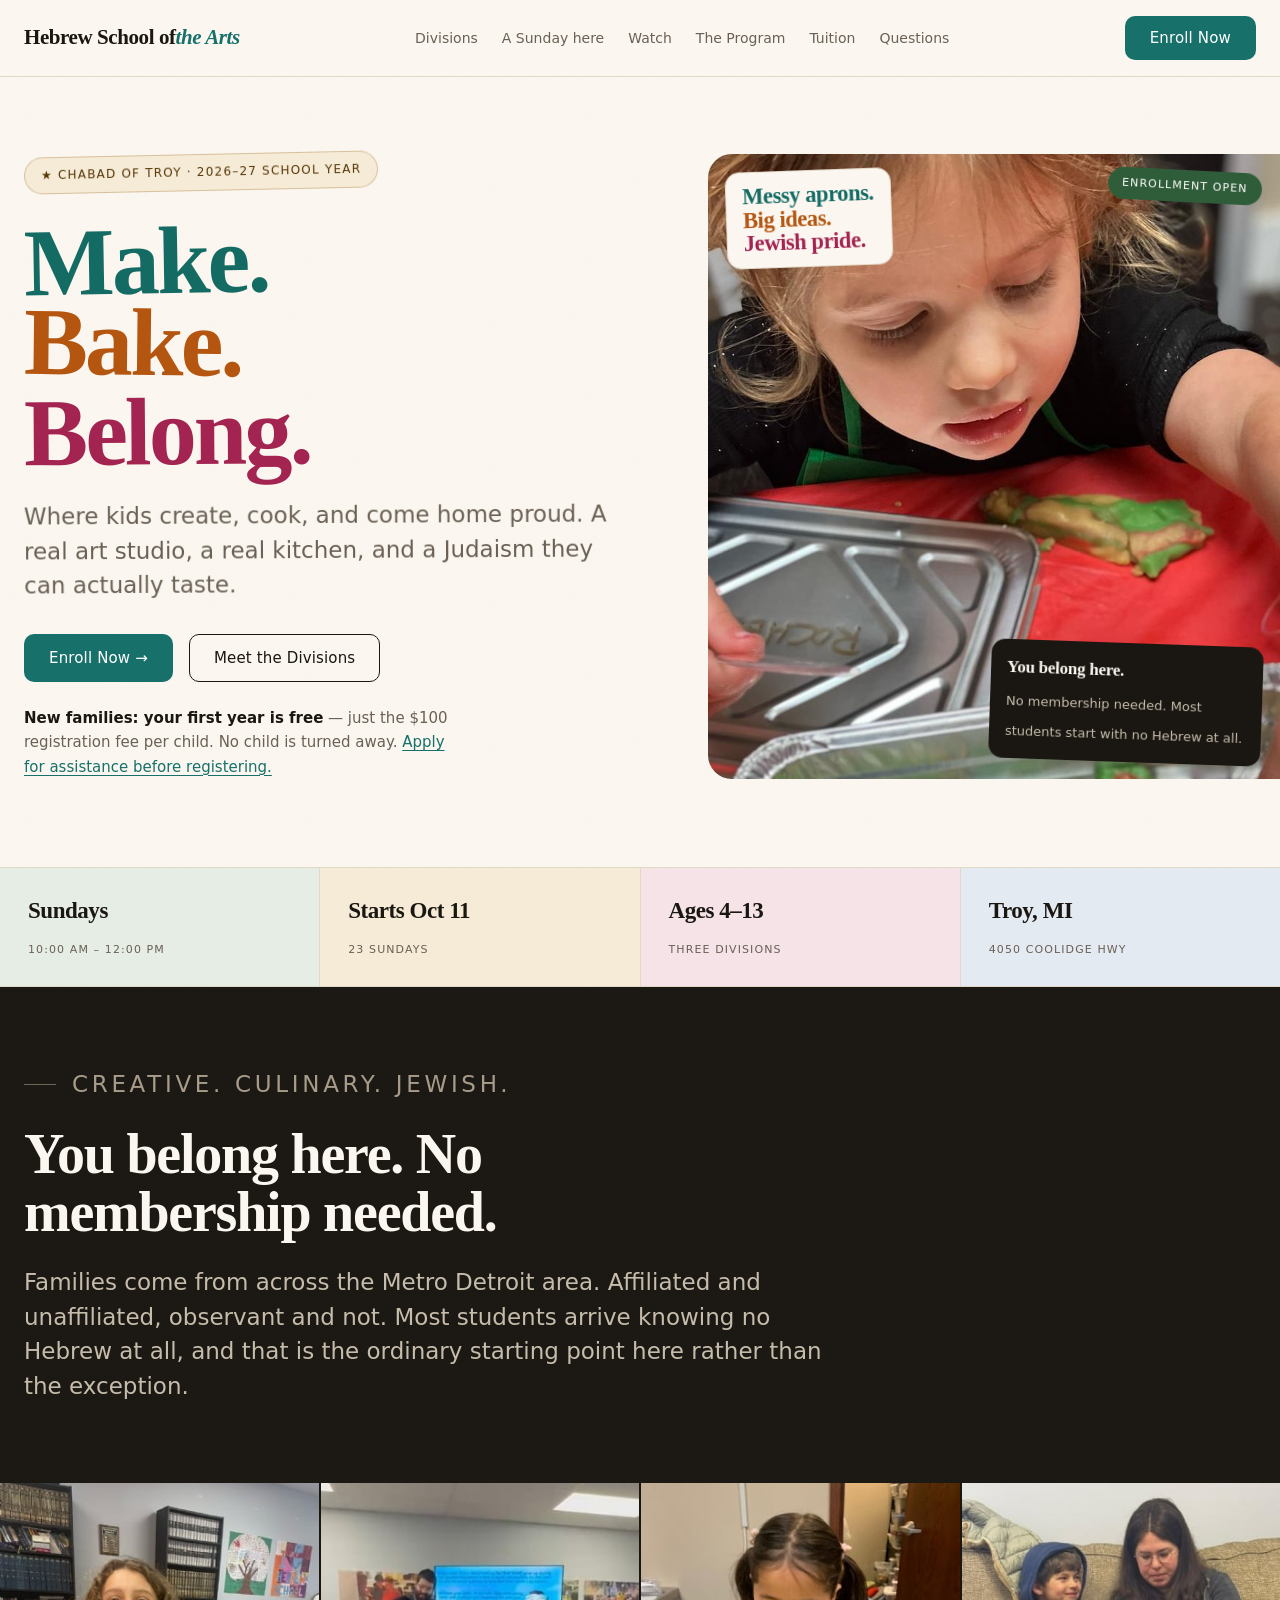
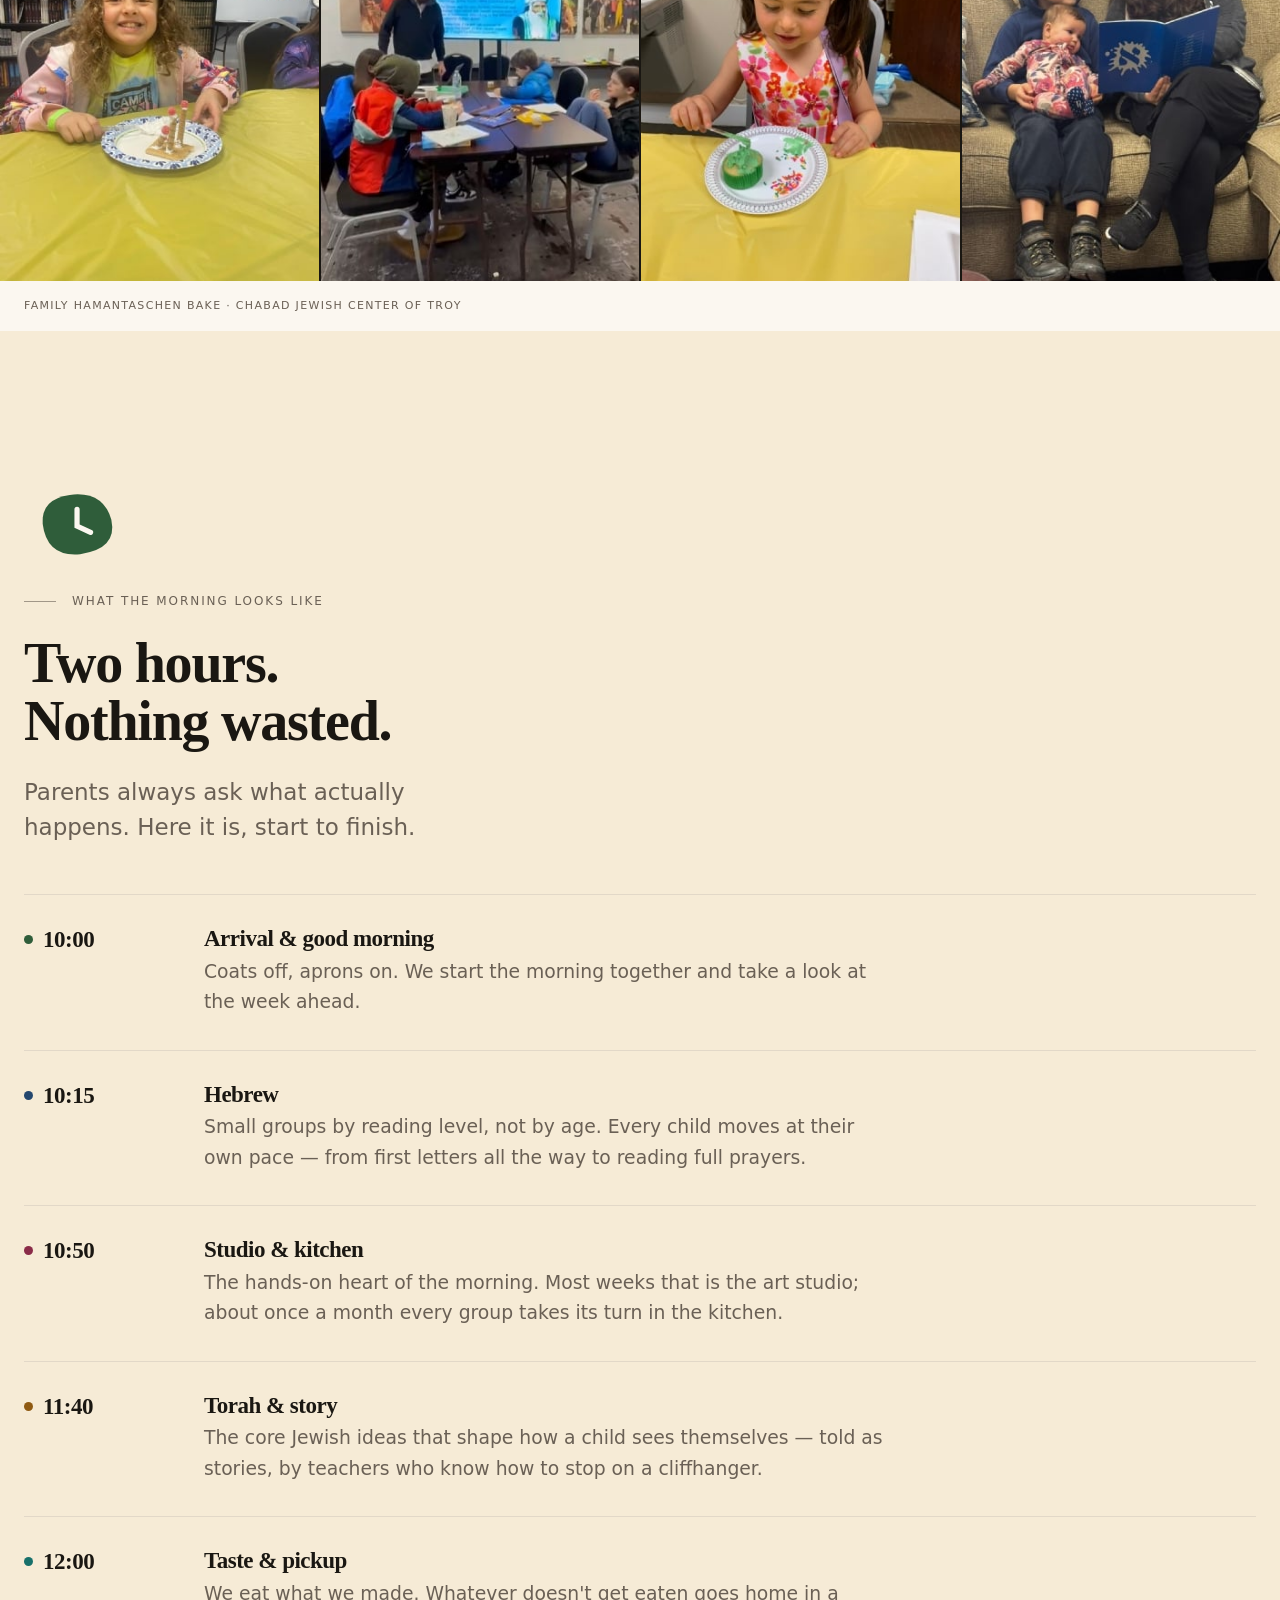
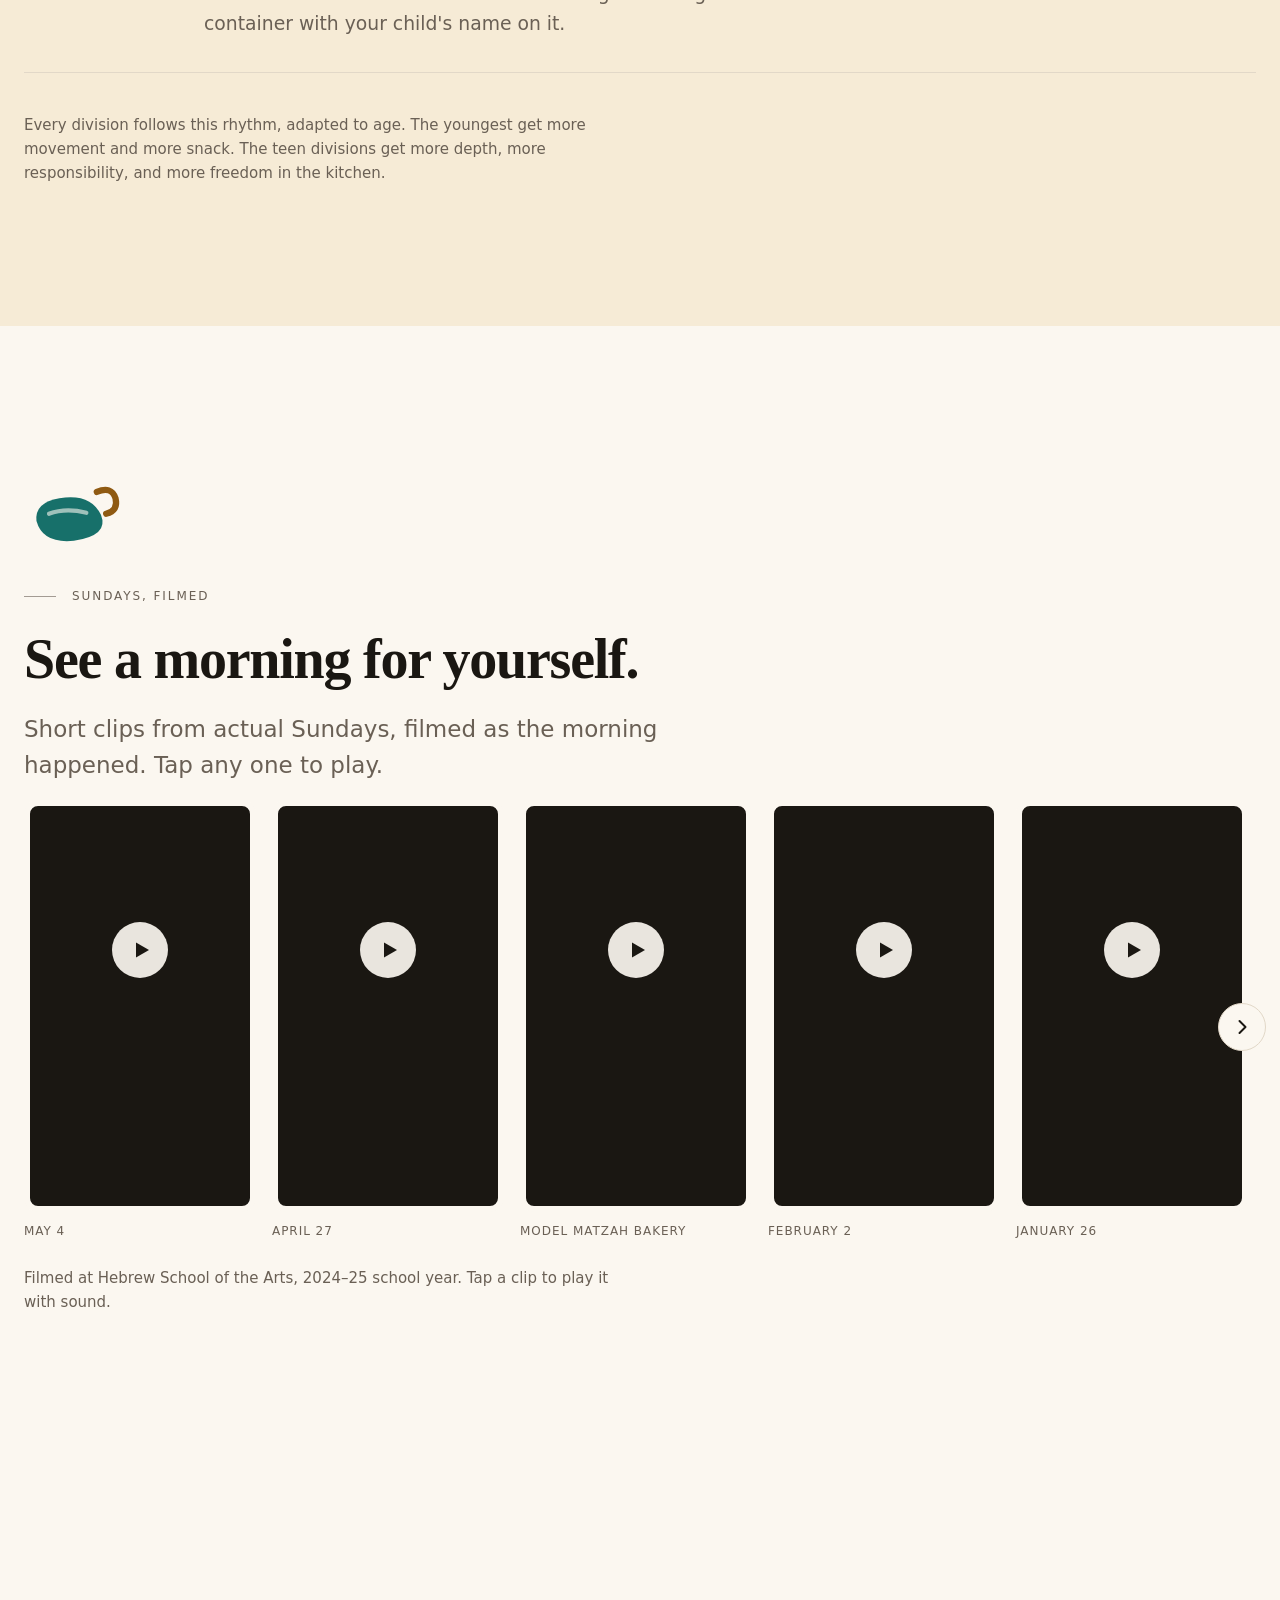
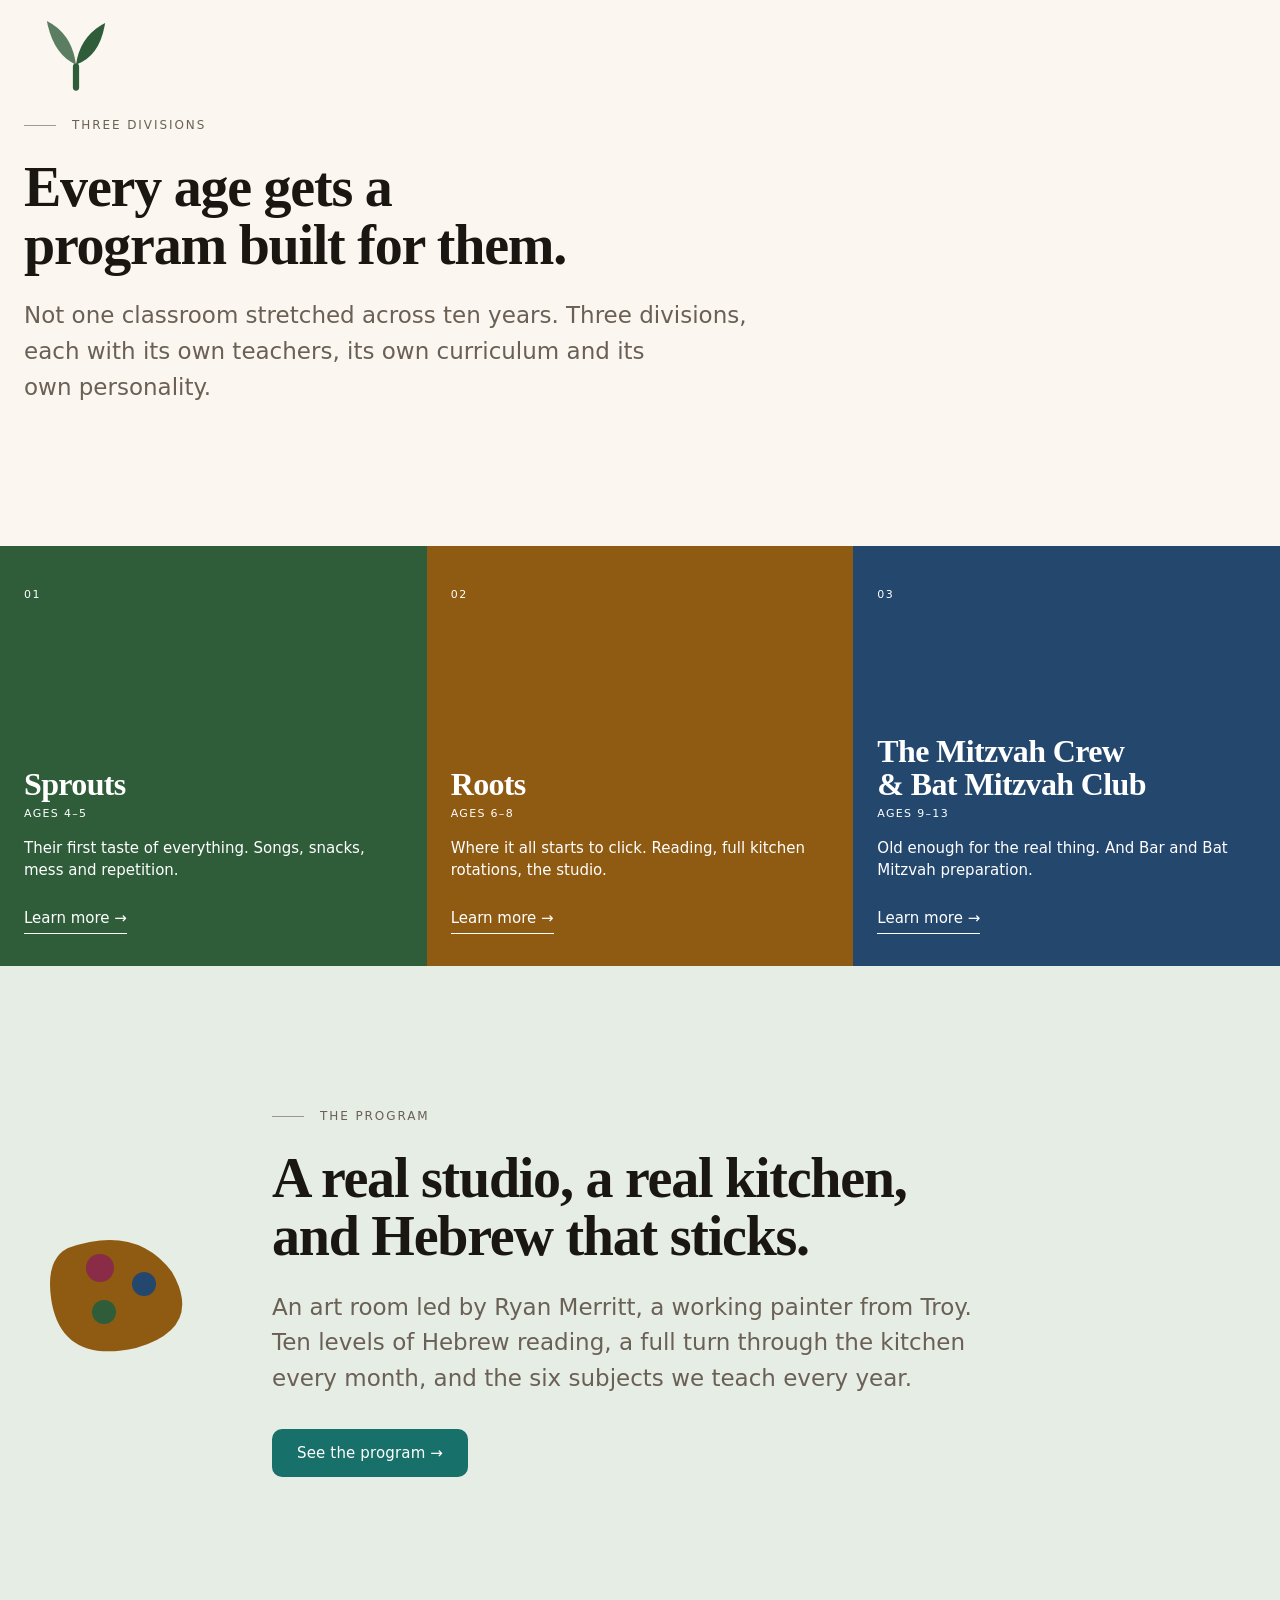
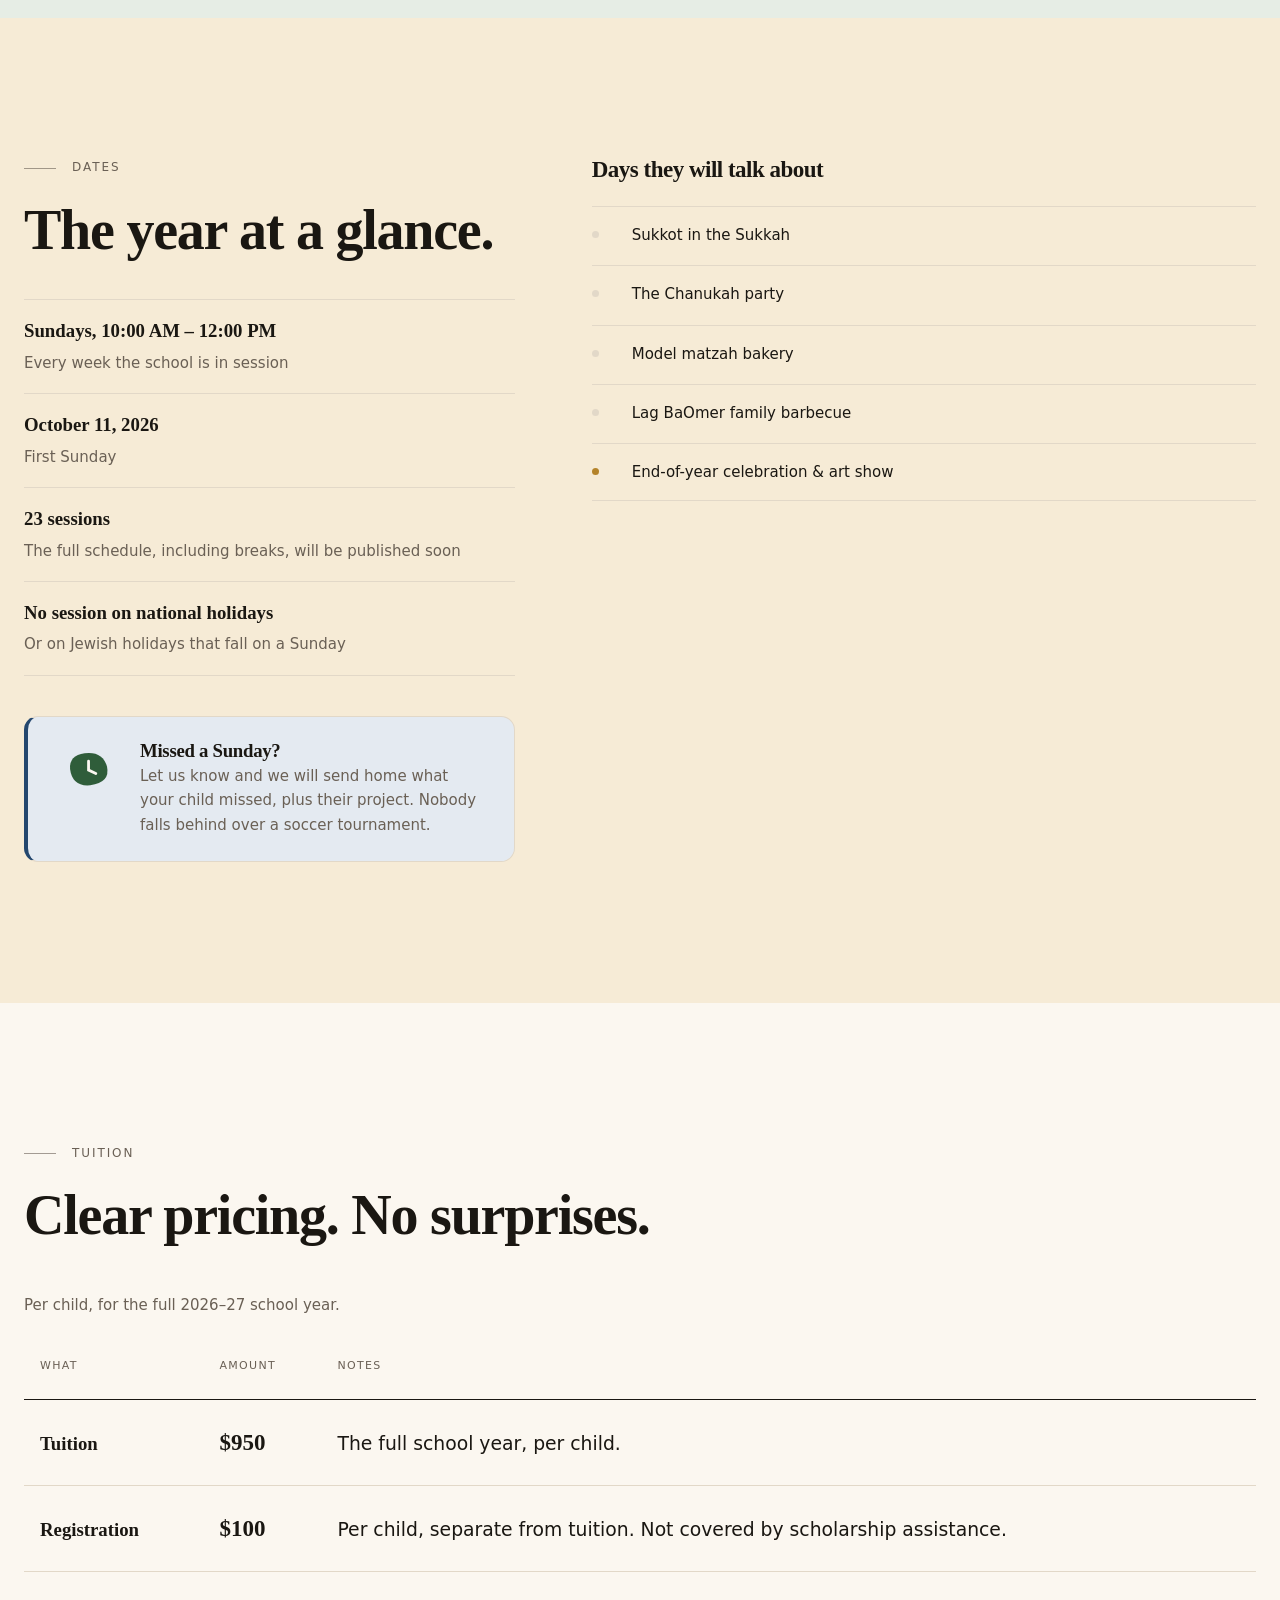
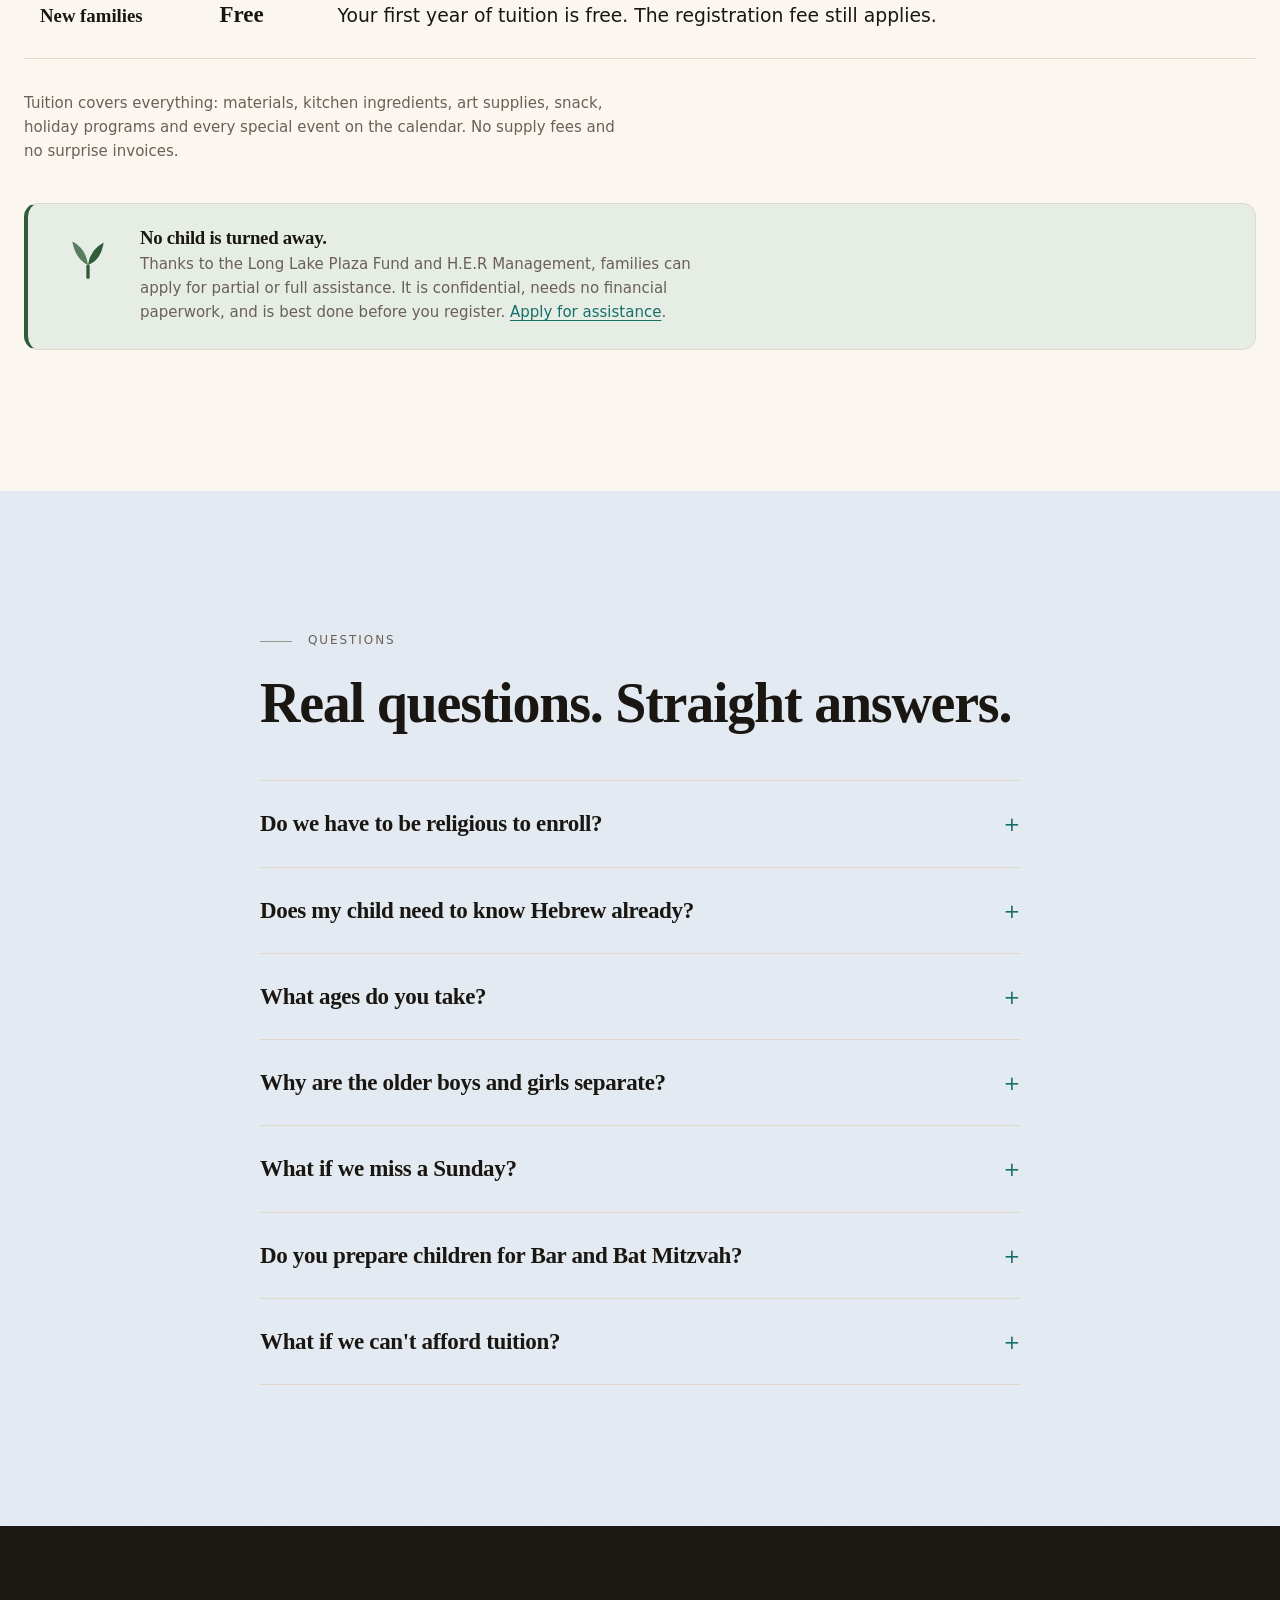
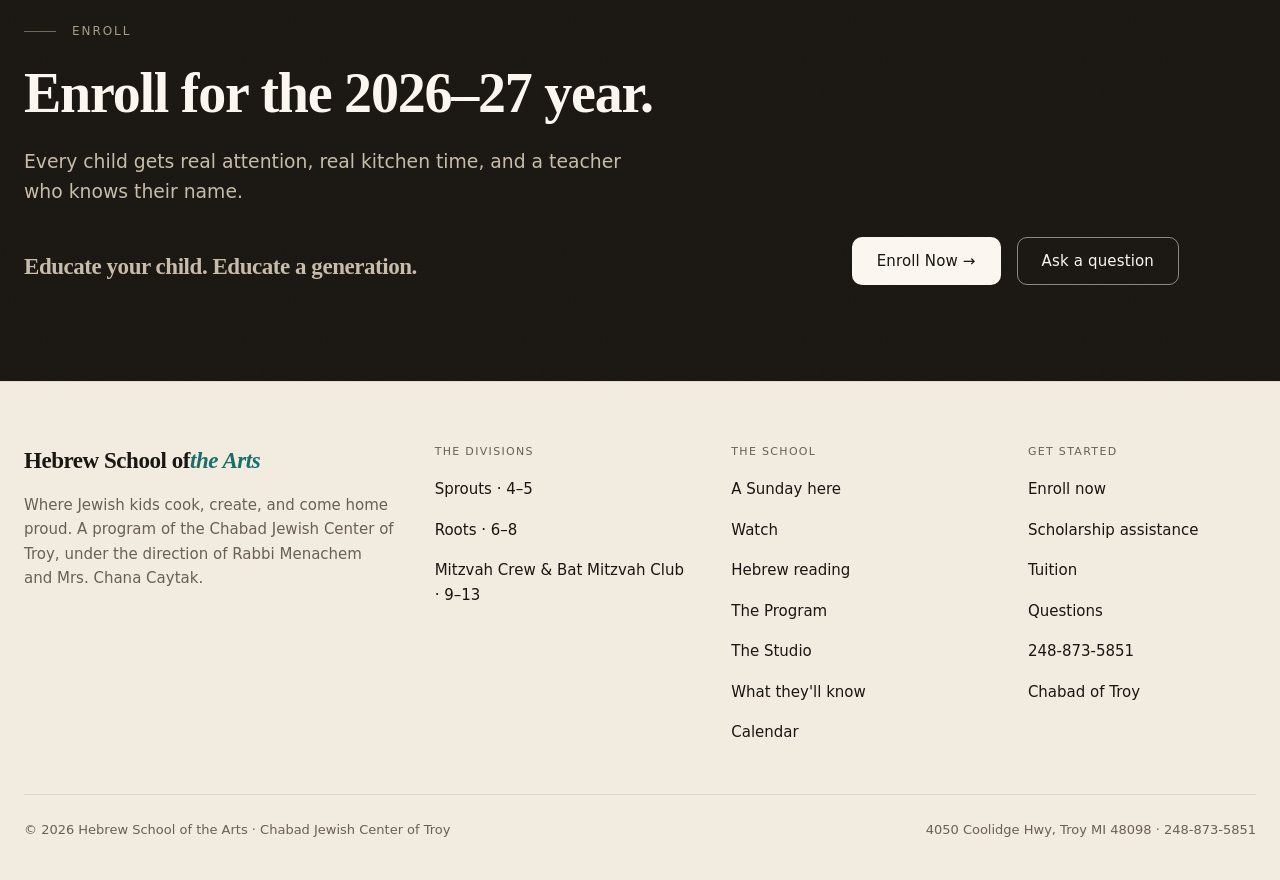
==== commit 4e39943a: "Put a real session photo in the hero Menachem's four WhatsApp photos, 2026-08-26 - the first images " ====
--- a/index.html
+++ b/index.html
@@ -12,20 +12,20 @@
   <meta name="geo.region" content="US-MI" />
   <meta name="geo.placename" content="Troy, Michigan" />
   <meta name="theme-color" content="#17706A" />
-  <link rel="canonical" href="https://hebrewschool.jewishtroy.com/" />
+  <link rel="canonical" href="https://shliachflow.github.io/hebrew-school-of-the-arts/" />
 
   <meta property="og:type" content="website" />
   <meta property="og:title" content="Hebrew School of the Arts 2026&ndash;27 &mdash; Troy, MI" />
   <meta property="og:description" content="Make. Bake. Belong. Real kitchens, a real art studio, and Judaism kids can taste. Ages 4-13, Sundays in Troy." />
-  <meta property="og:image" content="https://hebrewschool.jewishtroy.com/uploads/og-image.jpg" />
-  <meta property="og:url" content="https://hebrewschool.jewishtroy.com/" />
+  <meta property="og:image" content="https://shliachflow.github.io/hebrew-school-of-the-arts/uploads/og-image.jpg" />
+  <meta property="og:url" content="https://shliachflow.github.io/hebrew-school-of-the-arts/" />
   <meta property="og:site_name" content="Hebrew School of the Arts" />
   <meta property="og:locale" content="en_US" />
 
   <meta name="twitter:card" content="summary_large_image" />
   <meta name="twitter:title" content="Hebrew School of the Arts 2026&ndash;27 &mdash; Troy, MI" />
   <meta name="twitter:description" content="Make. Bake. Belong. Real kitchens, a real art studio, and Judaism kids can taste. Ages 4-13, Sundays in Troy." />
-  <meta name="twitter:image" content="https://hebrewschool.jewishtroy.com/uploads/og-image.jpg" />
+  <meta name="twitter:image" content="https://shliachflow.github.io/hebrew-school-of-the-arts/uploads/og-image.jpg" />
 
   <link rel="preconnect" href="https://api.fontshare.com" crossorigin />
   <link rel="preconnect" href="https://fonts.googleapis.com" />
@@ -229,31 +229,22 @@
     </div>
 
     <div class="hero-right">
-      <!-- ================= HERO IMAGE SLOT =================
-           Wants a landscape image about 1800x900, filling this whole panel
-           edge-to-edge, exactly like camp.jewishtroy.com/uploads/hero-boys-action.jpg
-           (1837x856, object-fit: cover, no frame).
-
-           To use it:  save as uploads/hero.jpg, then replace the <svg> below with
-             <img class="hero-action-img" src="uploads/hero.jpg" width="1800" height="900"
-                  fetchpriority="high" alt="Children cooking and making art at Hebrew
-                  School of the Arts in Troy." />
-
-           Until then this panel is a cut-paper composition on a tinted ground,
-           which fills the space at any size without going soft. The one genuine
-           school photo available is 350px wide and looked bad stretched here. -->
-      <svg class="hero-fallback" viewBox="0 0 800 700" role="img"
-           aria-label="Cut-paper illustration of a mixing bowl, a braided challah, a paint palette and a growing sprout.">
-        <title>The kitchen and the art room</title>
-        <use href="#spot-challah" x="70"  y="90"  width="300" height="300"/>
-        <use href="#spot-palette" x="450" y="60"  width="260" height="260"/>
-        <use href="#spot-bowl"    x="410" y="360" width="290" height="290"/>
-        <use href="#spot-sprout"  x="120" y="410" width="210" height="210"/>
-        <circle cx="415" cy="60"  r="19" fill="#8A2B48"/>
-        <circle cx="70"  cy="380" r="14" fill="#8F5A12"/>
-        <circle cx="720" cy="330" r="16" fill="#24476E"/>
-        <circle cx="330" cy="655" r="12" fill="#2F5D3A"/>
-      </svg>
+      <!-- ================= HERO IMAGE =================
+           A real session photo, supplied by the client 2026-08-26. 1680x1200,
+           cropped 1.4:1 from a 1200x1600 original and biased upward so the head
+           and hands survive the mobile panel's harder 1.95:1 crop.
+
+           object-position keeps the action, not the dead centre, in frame when
+           `cover` crops. The cut-paper fallback this replaced is preserved in
+           git history if it is ever needed back.
+
+           Chosen over the other three because it is hands-and-craft-at-a-table
+           rather than a portrait: the child is looking down at the work, which
+           is what the original image brief asked for and is the least
+           identifying of the four. -->
+      <img class="hero-action-img" src="uploads/hero.jpg" width="1680" height="1200"
+           fetchpriority="high" decoding="async"
+           alt="A child in an apron shaping coloured dough onto a foil tray at Hebrew School of the Arts in Troy." />
 
       <div class="hero-action-title">
         <span class="ha1">Messy aprons.</span>
--- a/style.css
+++ b/style.css
@@ -1091,6 +1091,28 @@
 .hero-fallback {
   width: 100%; height: 100%; object-fit: cover; display: block;
   border: 0; border-radius: 0; rotate: none;
+  /* aspect-ratio: auto is REQUIRED here, not tidiness. The earlier
+     .hero-action-img rule (the framed, tilted treatment) sets aspect-ratio
+     4/5, and an aspect-ratio silently beats height: 100% - the image rendered
+     438px tall inside a 200px panel and overflowed it. This is the same trap
+     the digest records in mirror image: there, width/height attributes
+     cancelled an aspect-ratio; here, an aspect-ratio cancels a height. */
+  aspect-ratio: auto;
+  /* Keep the child and the tray in frame. Dead-centre cropping pushes the
+     head out of the top on the short mobile panel. */
+  object-position: center 34%;
+}
+
+/* The panel is display:grid with place-items:center, so its child is never
+   stretched and a percentage height does not resolve - the image took its
+   intrinsic 250px inside a 200px panel. Pinning to the panel box is
+   deterministic and does not care how the panel lays its children out.
+   .hero-right is position:relative, so inset:0 is exactly the panel. */
+.hero-action-img {
+  position: absolute;
+  inset: 0;
+  width: 100%;
+  height: 100%;
 }
 .hero-fallback { padding: clamp(1rem, 3vw, 2.5rem); }
 
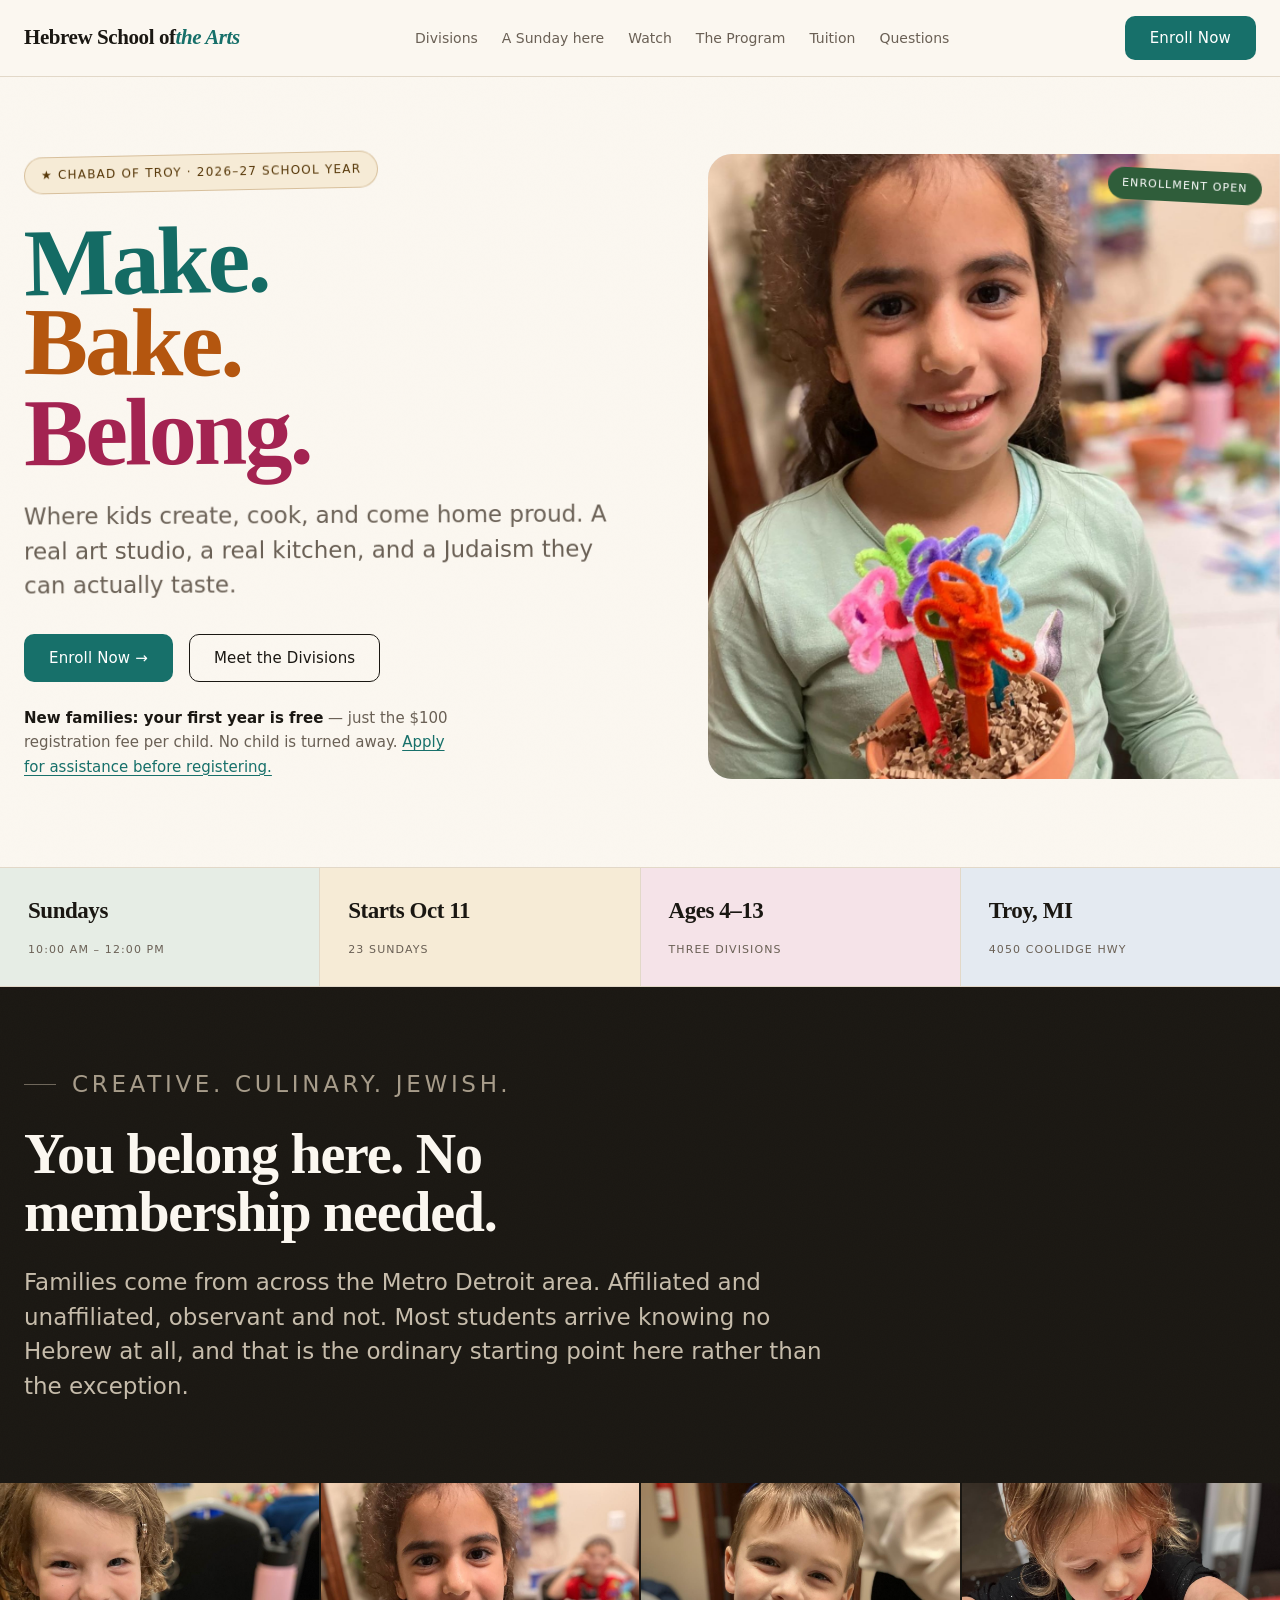
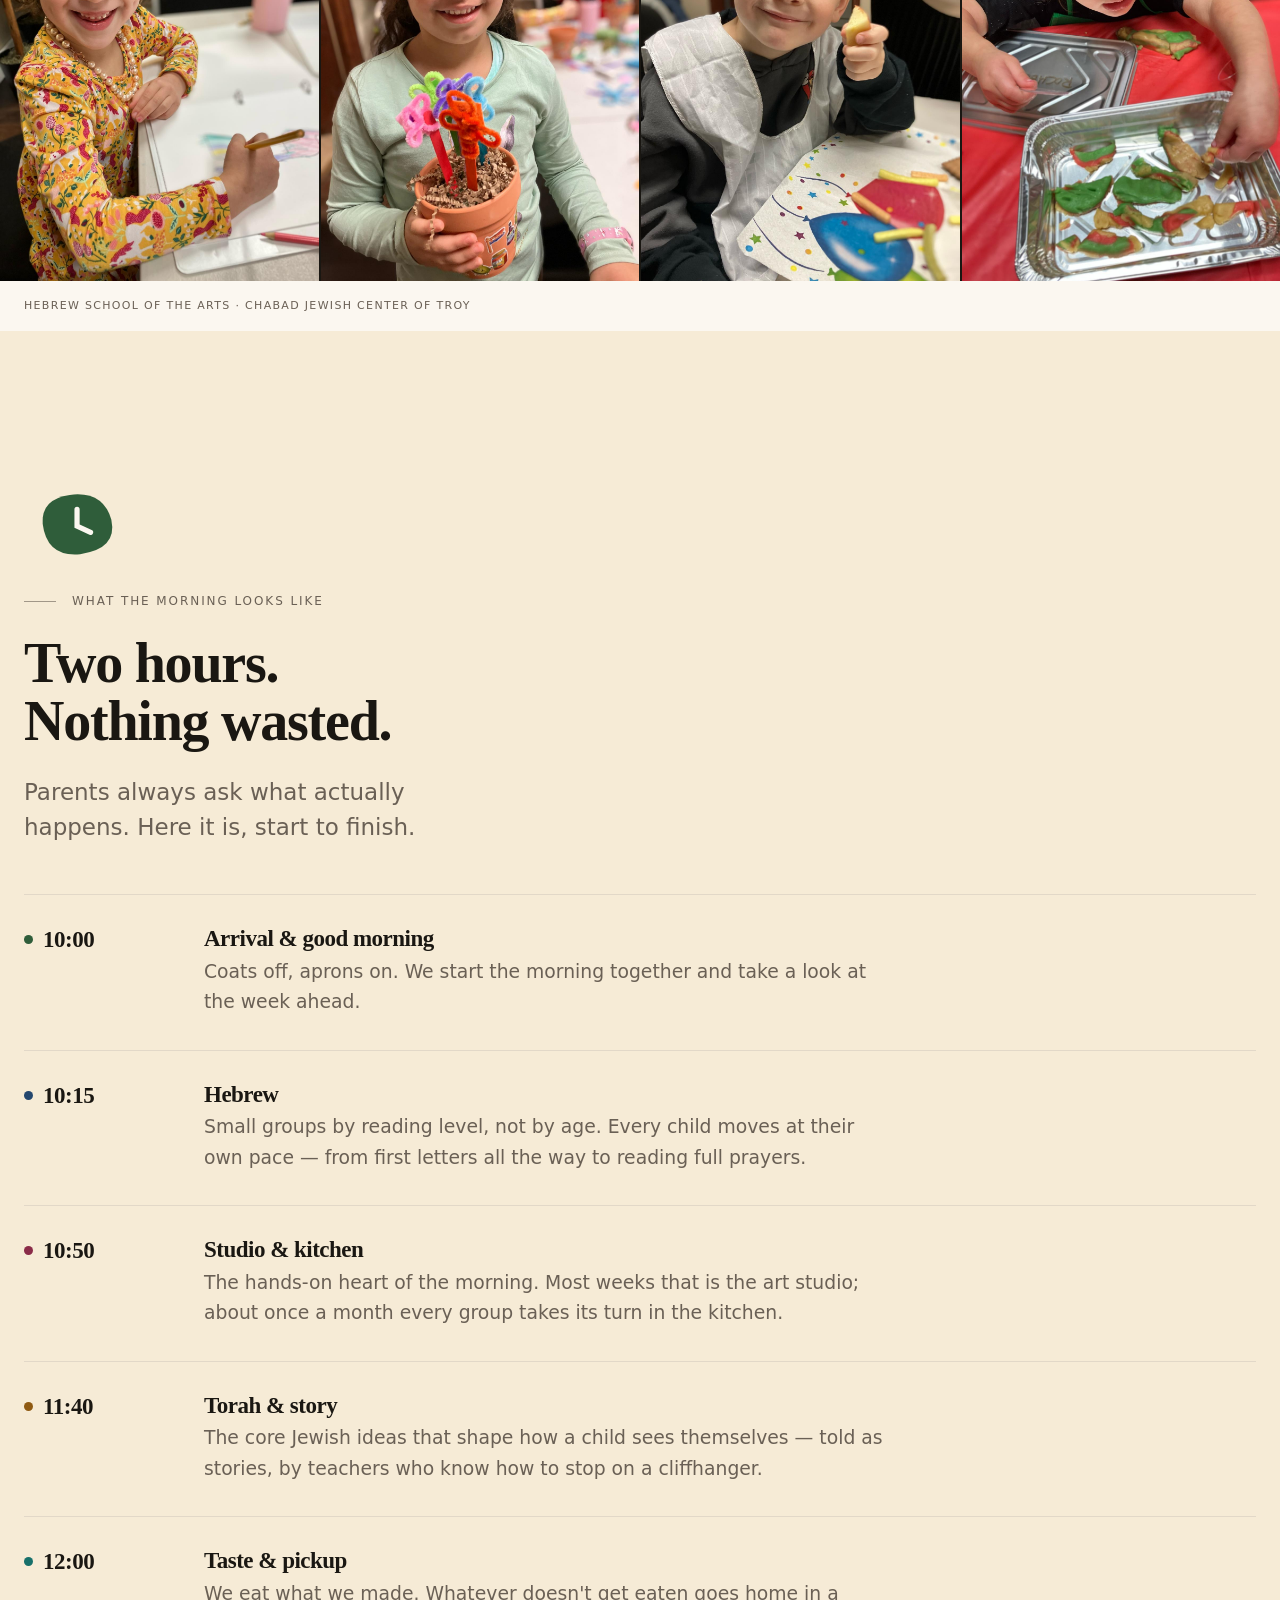
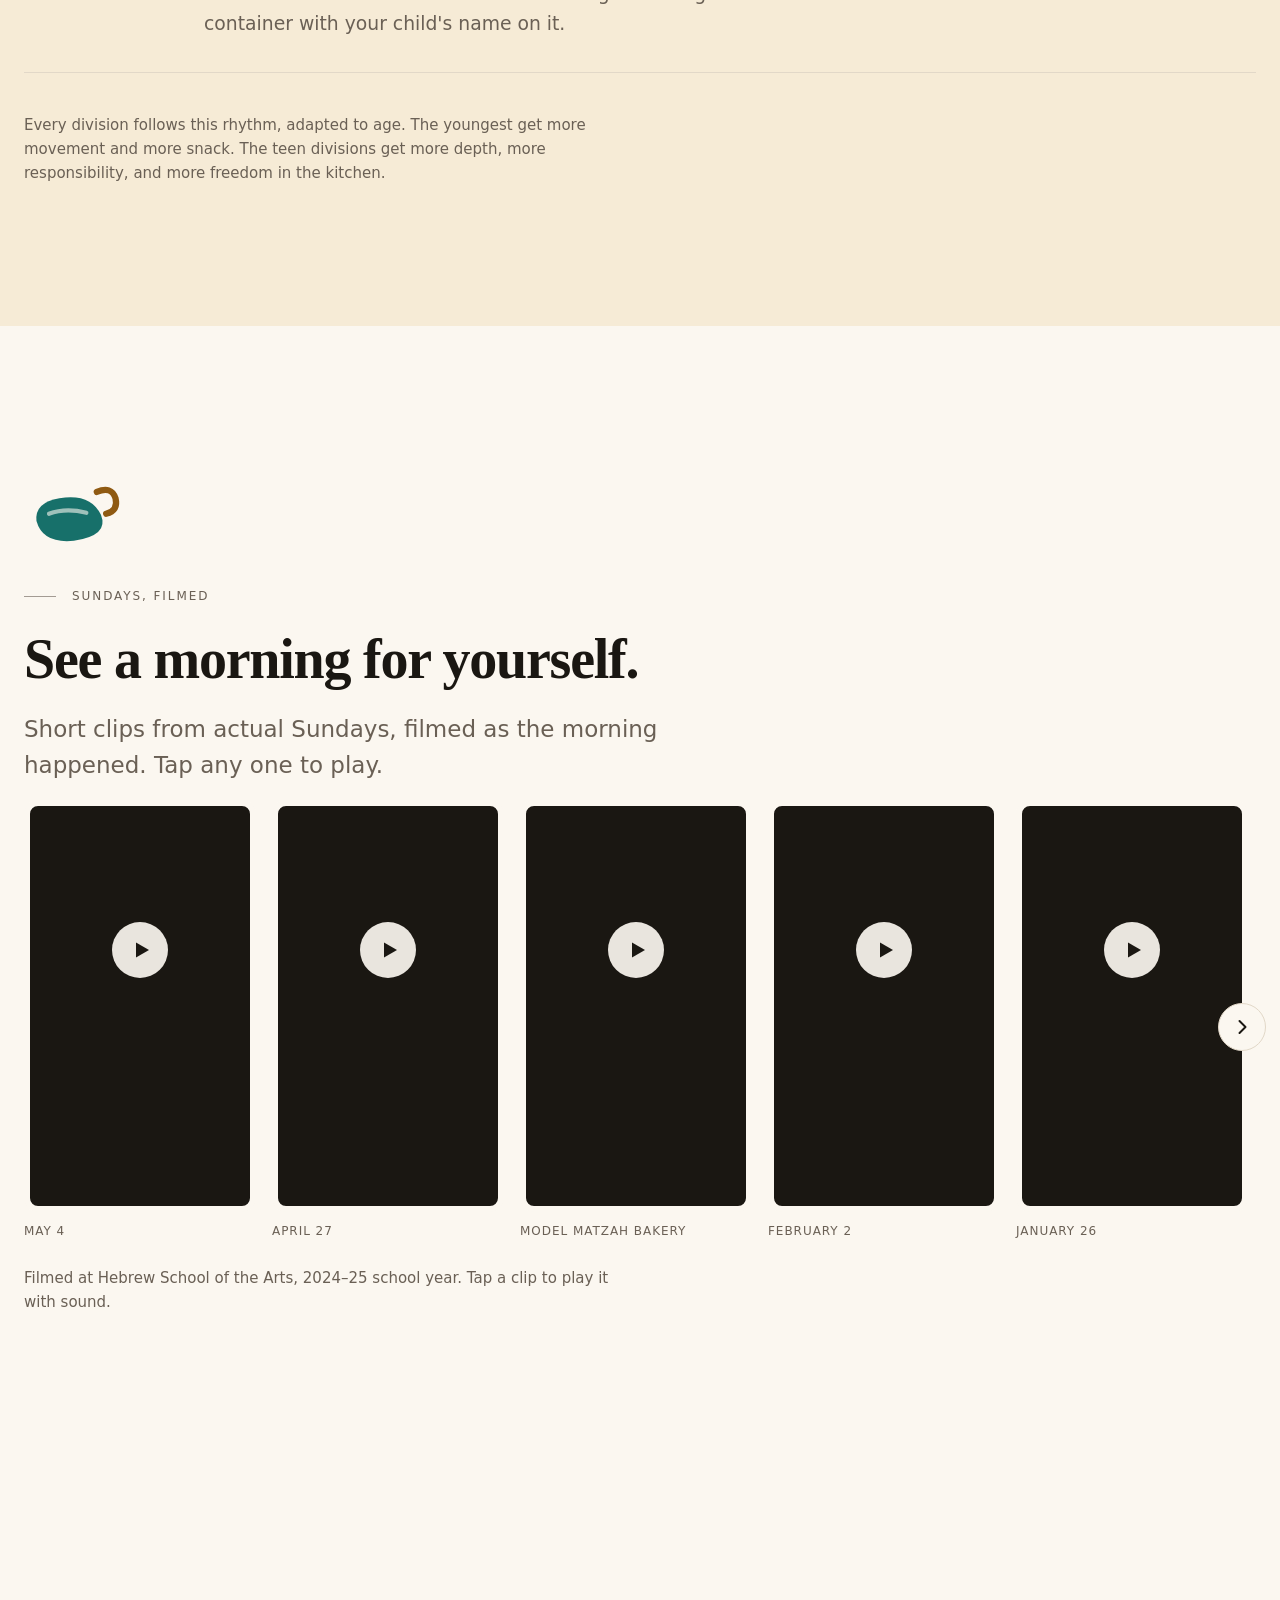
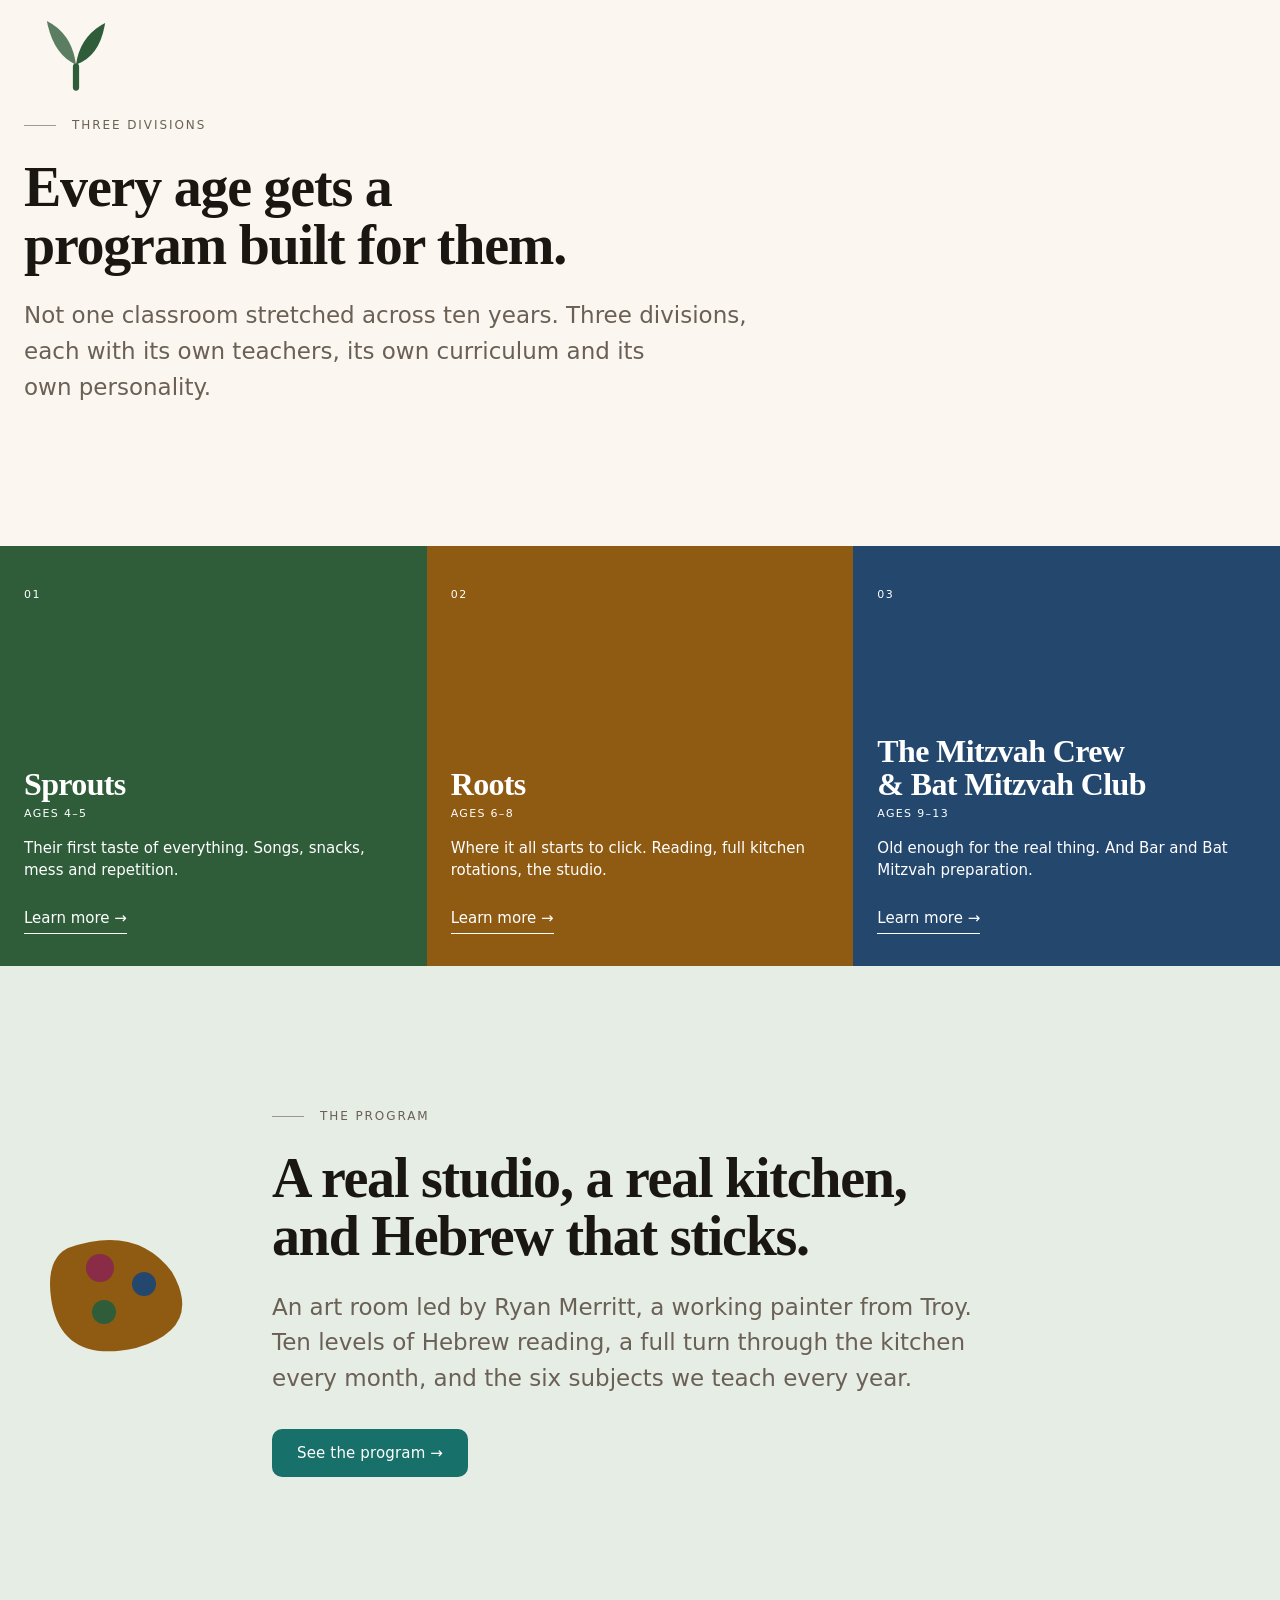
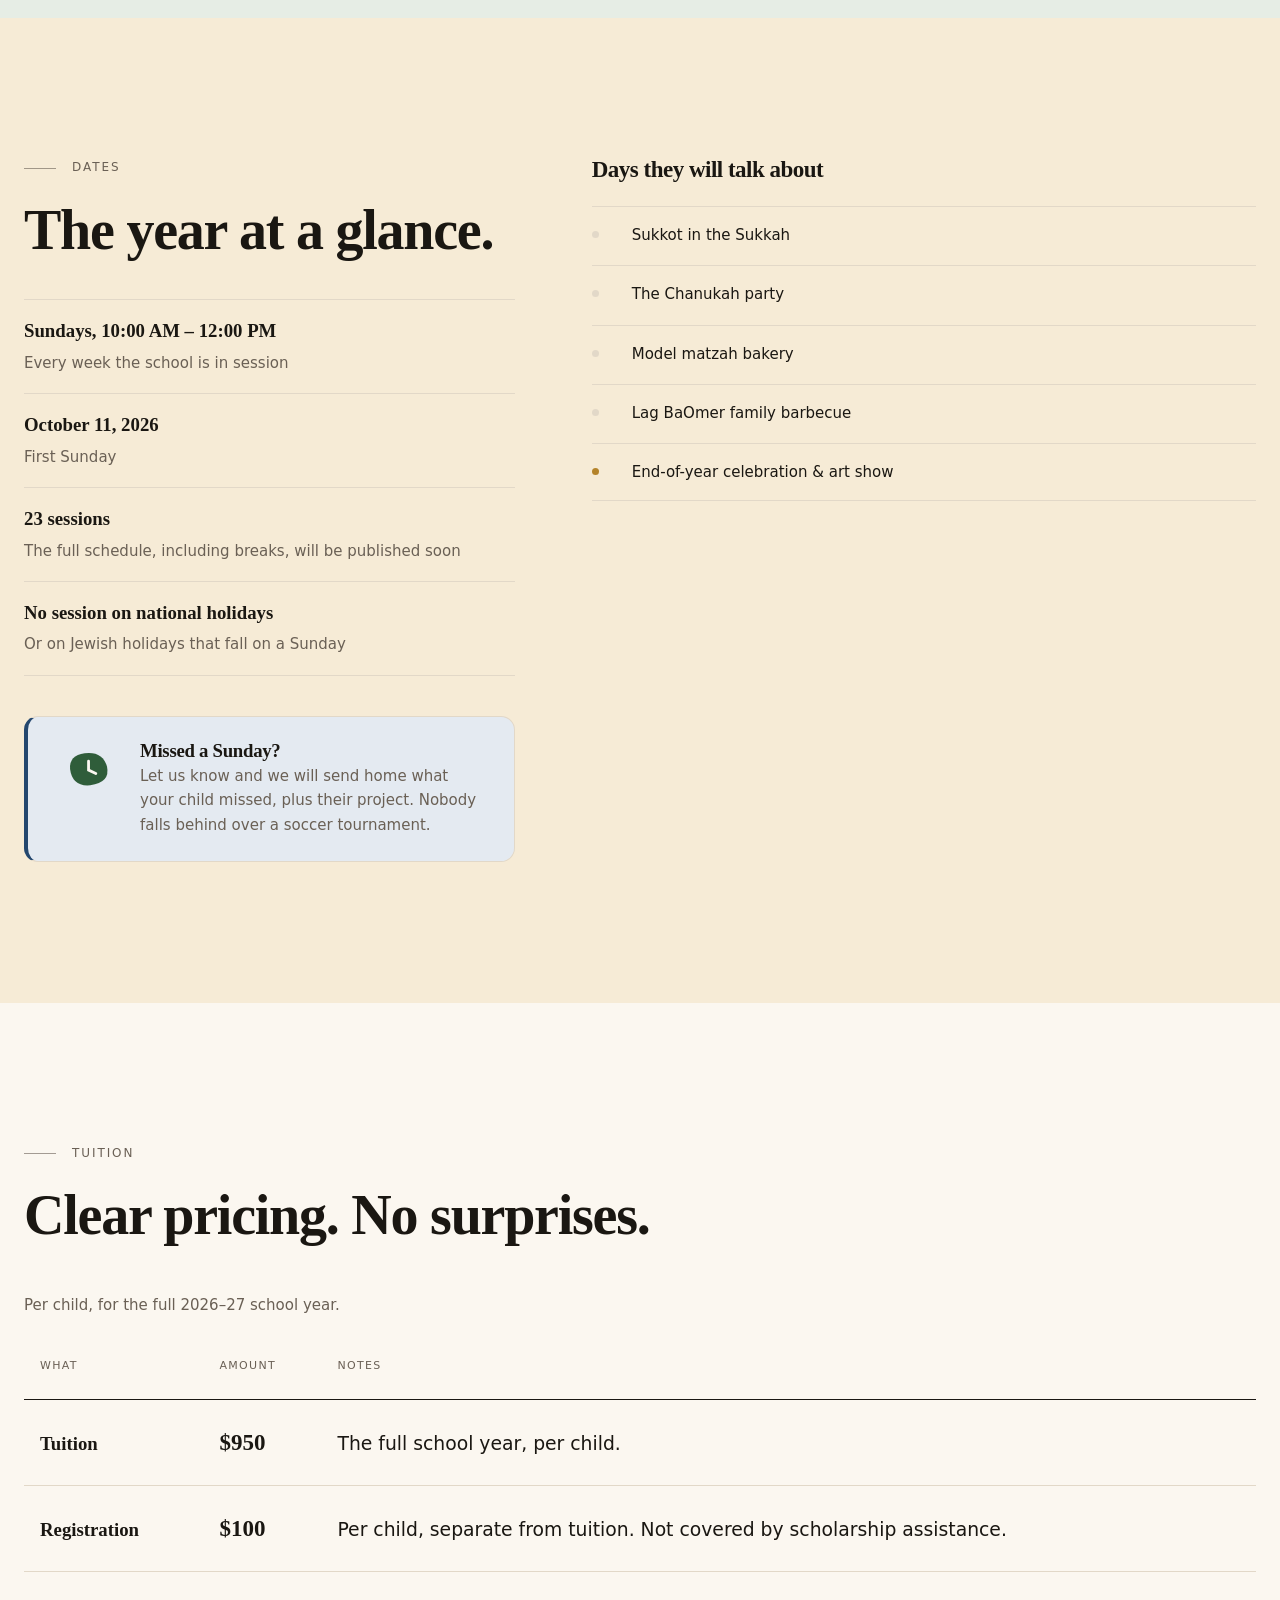
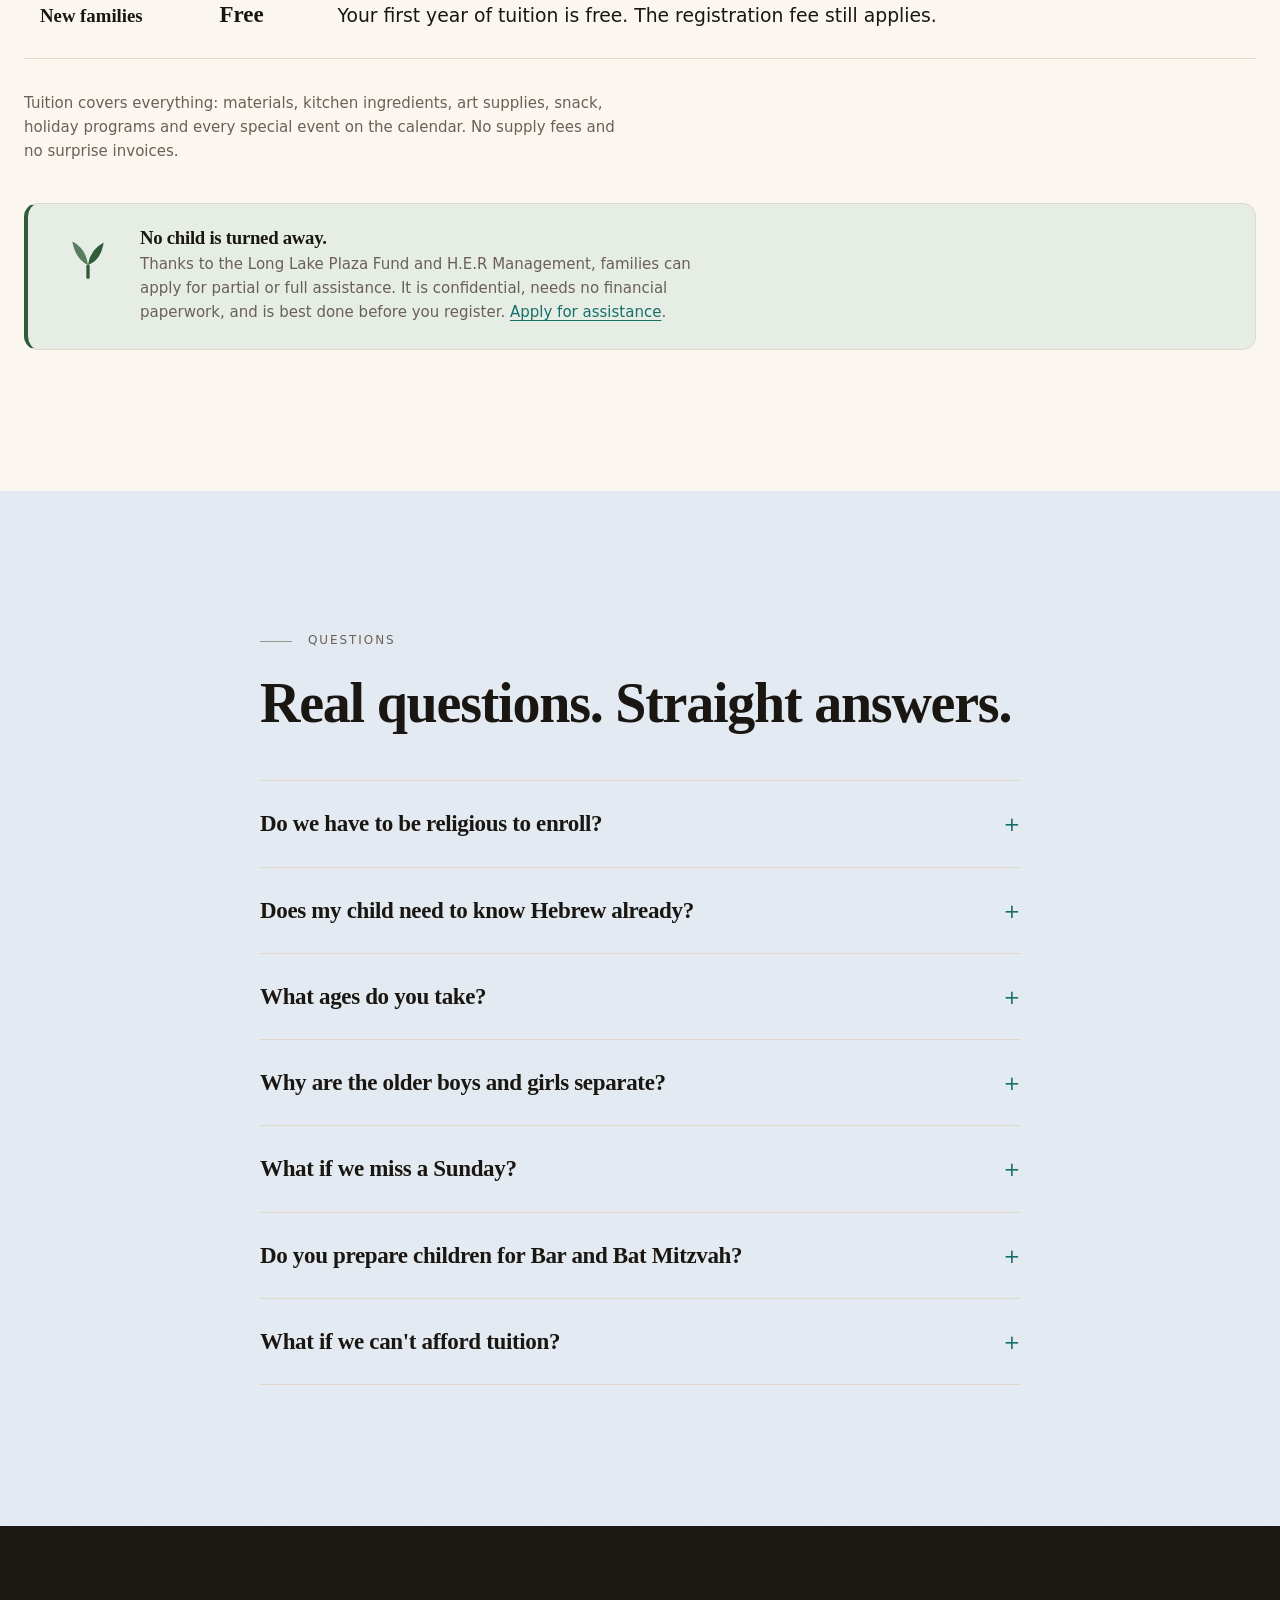
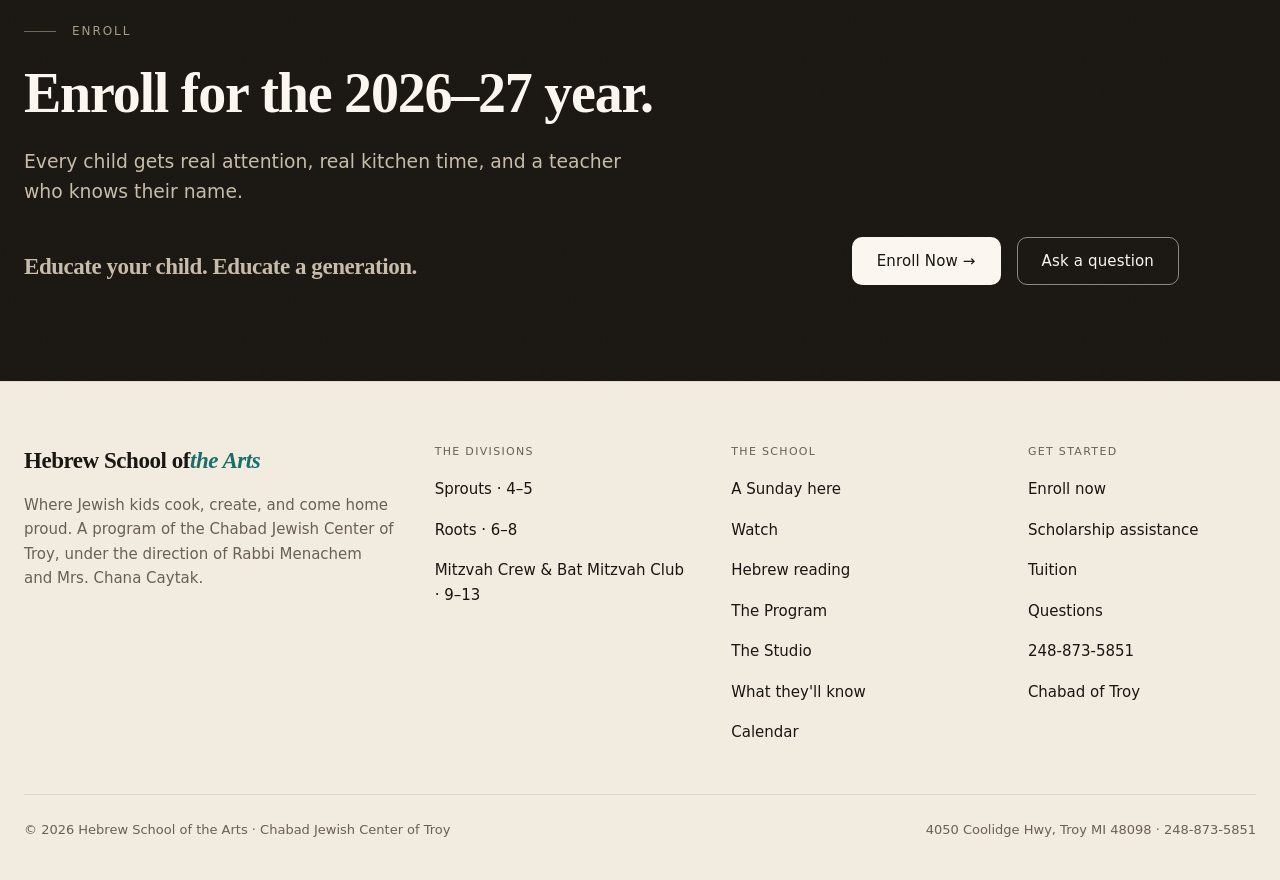
==== commit 160094f3: "Retire the archive photos; rework the hero after client feedback Photos. All four of the client's ow" ====
--- a/index.html
+++ b/index.html
@@ -242,21 +242,19 @@
            rather than a portrait: the child is looking down at the work, which
            is what the original image brief asked for and is the least
            identifying of the four. -->
-      <img class="hero-action-img" src="uploads/hero.jpg" width="1680" height="1200"
+      <img class="hero-action-img" src="uploads/hero.jpg" width="1400" height="1400"
            fetchpriority="high" decoding="async"
-           alt="A child in an apron shaping coloured dough onto a foil tray at Hebrew School of the Arts in Troy." />
-
-      <div class="hero-action-title">
-        <span class="ha1">Messy aprons.</span>
-        <span class="ha2">Big ideas.</span>
-        <span class="ha3">Jewish pride.</span>
-      </div>
-
-      <div class="hero-action-note">
-        <strong>You belong here.</strong>
-        <span>No membership needed. Most students start with no Hebrew at all.</span>
-      </div>
-
+           alt="A child holding up a decorated flower pot she made, with classmates working at the table behind her." />
+
+      <!-- Two overlay cards were removed here on 2026-08-31.
+           "Messy aprons. Big ideas. Jewish pride." was a second three-line
+           slogan sitting beside "Make. Bake. Belong." - two slogans competing
+           in one view. "You belong here. No membership needed..." repeated the
+           band section immediately below it word for word, and covered the
+           craft the child is holding up, which is the reason the photograph
+           works. The client's note was that the hero read as disconnected
+           rather than seamless; this is most of that. The chip stays - it is
+           small, it does not repeat anything, and it earns its place. -->
       <div class="hero-action-chip">Enrollment open</div>
     </div>
   </section>
@@ -283,29 +281,33 @@
     </div>
   </section>
 
-  <!-- Photo credit is a single honest line, not four invented captions.
-       Every image here is from one real event; do not caption them as though
-       they document weekly sessions. See CONTENT-SOURCES.md -->
+  <!-- These four are the school's OWN session photographs, supplied by the
+       client 2026-08-26. They replaced four archive images from the Family
+       Hamantaschen Bake, a supermarket community event that was never a school
+       session - which is why the credit line changed with them.
+       Alt text describes only what is visible. No gender is assumed, and no
+       photograph is captioned with a claim it does not actually show.
+       See CONTENT-SOURCES.md -->
   <div class="strip">
     <figure>
-      <img src="uploads/photos/classroom-project.jpg" width="350" height="467" loading="lazy" decoding="async"
-           alt="A student smiling beside a project she made, in a classroom lined with Jewish books and childrens artwork." />
+      <img src="uploads/photos/session-drawing.jpg" width="1200" height="1600" loading="lazy" decoding="async"
+           alt="A child drawing at a table with coloured pencils." />
     </figure>
     <figure>
-      <img src="uploads/photos/class-in-session.jpg" width="350" height="467" loading="lazy" decoding="async"
-           alt="Rabbi Caytak teaching a group of students around a table, a Torah story on the screen behind him." />
+      <img src="uploads/photos/session-flowerpot.jpg" width="1200" height="1600" loading="lazy" decoding="async"
+           alt="A child holding up a decorated flower pot, classmates working at the table behind." />
     </figure>
     <figure>
-      <img src="uploads/photos/decorating.jpg" width="350" height="467" loading="lazy" decoding="async"
-           alt="A young student carefully decorating a cupcake with frosting and sprinkles." />
+      <img src="uploads/photos/session-snack.jpg" width="1200" height="1600" loading="lazy" decoding="async"
+           alt="A child in a smock at the table, holding a piece of a snack." />
     </figure>
     <figure>
-      <img src="uploads/photos/reading-together.jpg" width="350" height="467" loading="lazy" decoding="async"
-           alt="A teacher reading a Jewish picture book with a student." />
+      <img src="uploads/photos/session-dough.jpg" width="1200" height="1600" loading="lazy" decoding="async"
+           alt="A child in an apron pressing coloured dough onto a foil tray." />
     </figure>
   </div>
   <div class="container">
-    <p class="photo-credit">Family Hamantaschen Bake &middot; Chabad Jewish Center of Troy</p>
+    <p class="photo-credit">Hebrew School of the Arts &middot; Chabad Jewish Center of Troy</p>
   </div>
 
   <!-- ============================ A SUNDAY ============================ -->
--- a/style.css
+++ b/style.css
@@ -1100,7 +1100,7 @@
   aspect-ratio: auto;
   /* Keep the child and the tray in frame. Dead-centre cropping pushes the
      head out of the top on the short mobile panel. */
-  object-position: center 34%;
+  object-position: center 28%;
 }
 
 /* The panel is display:grid with place-items:center, so its child is never
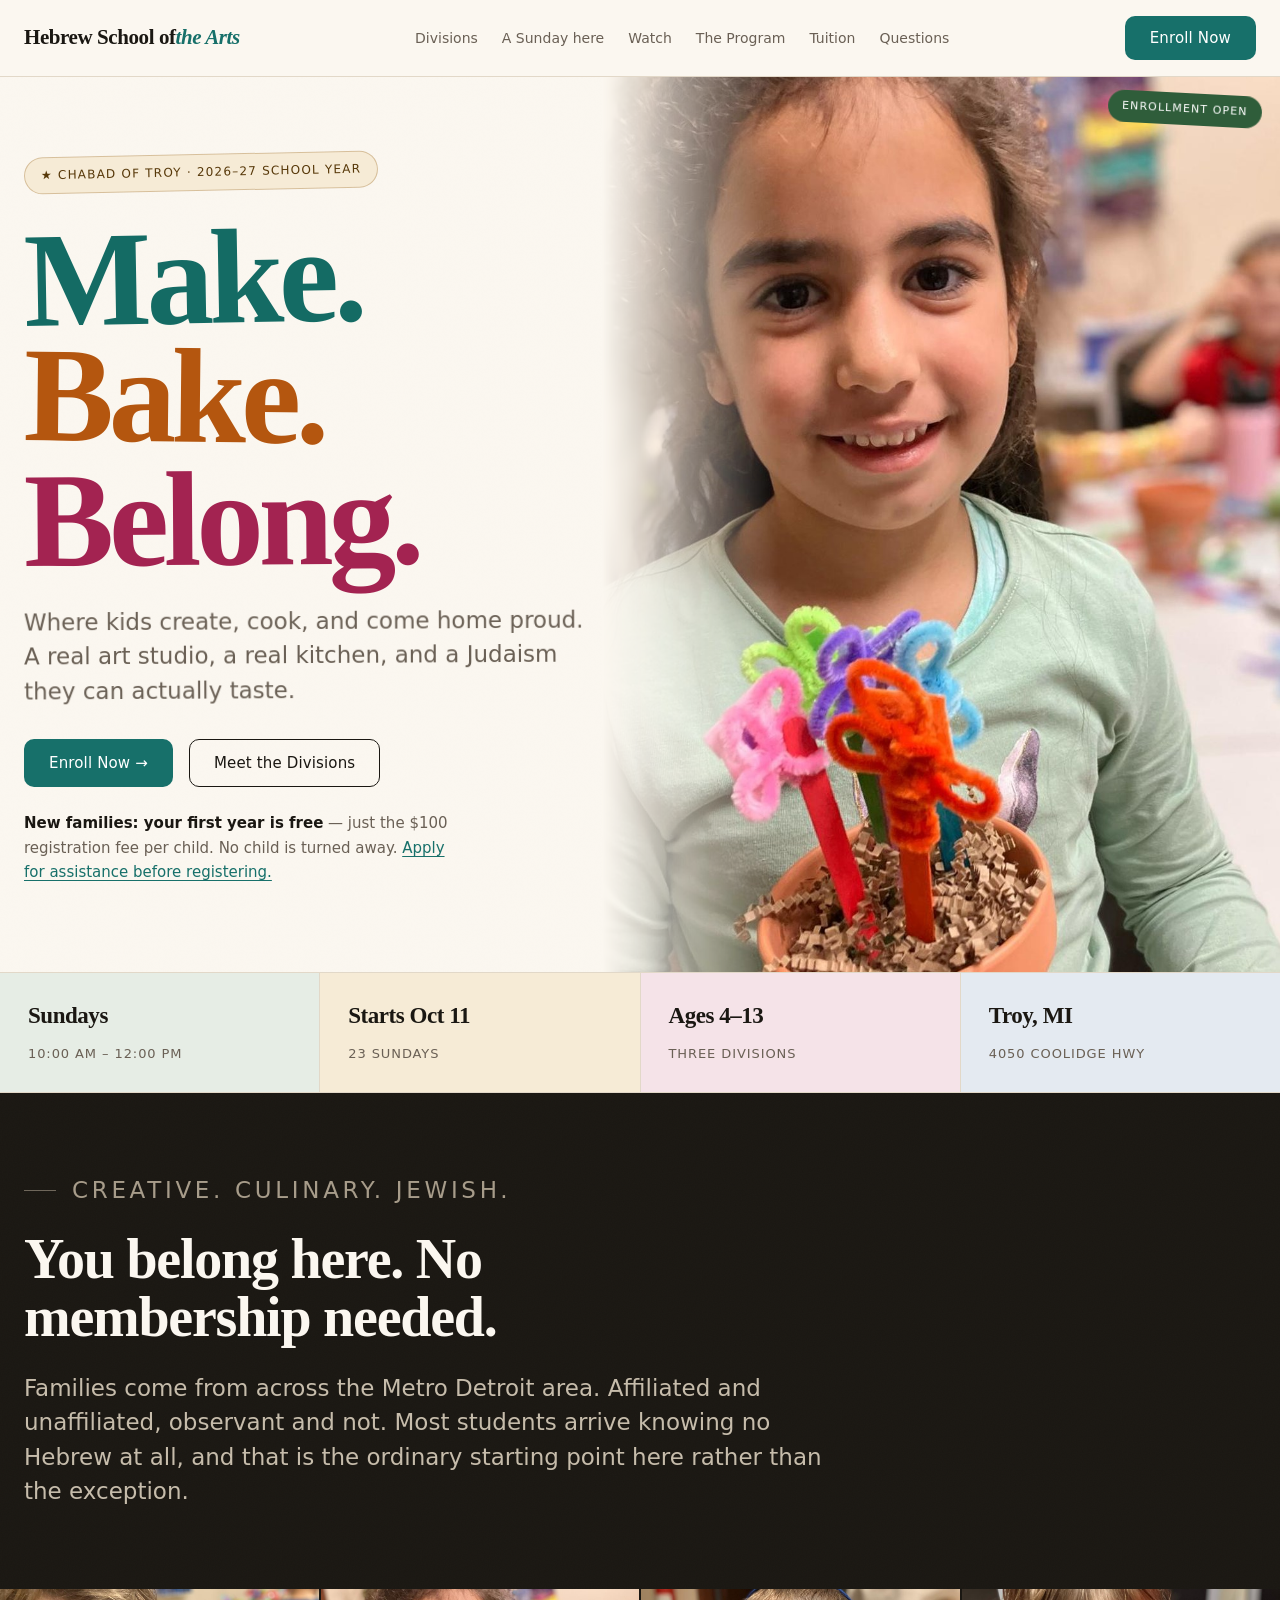
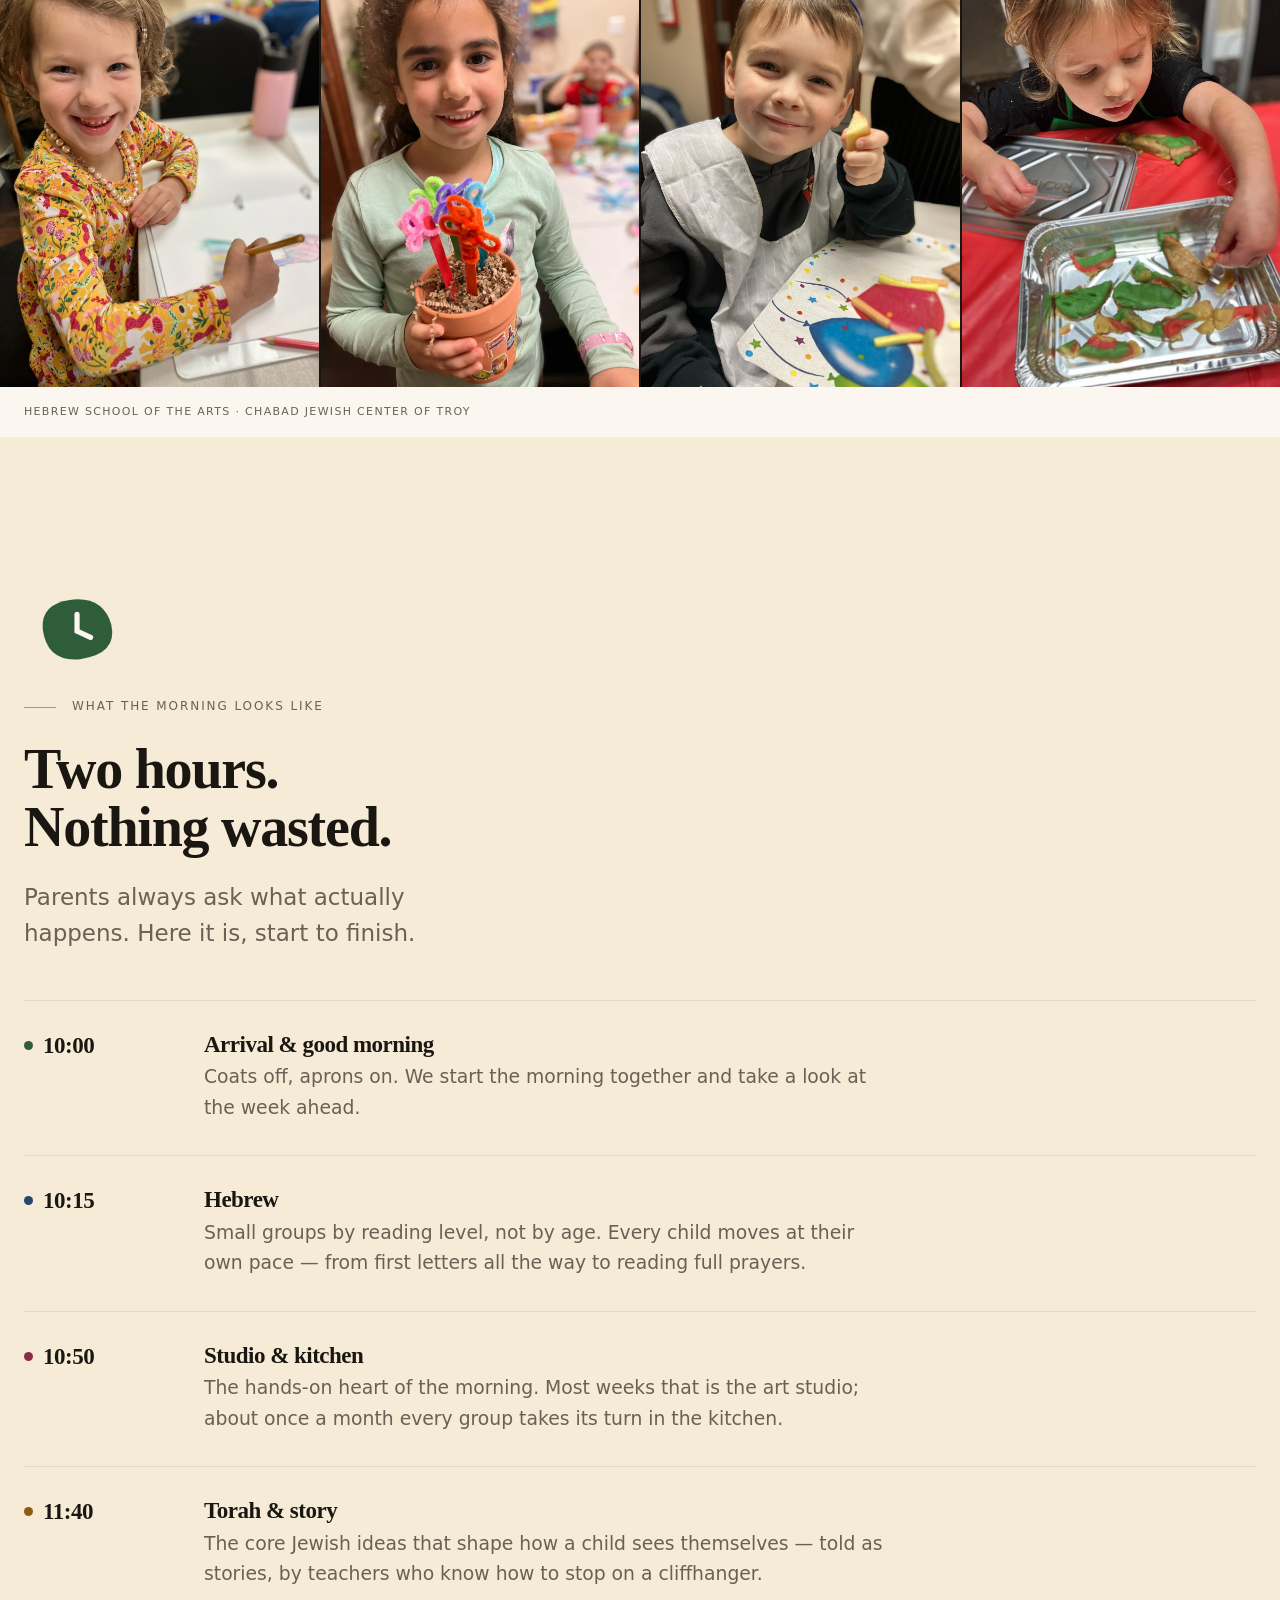
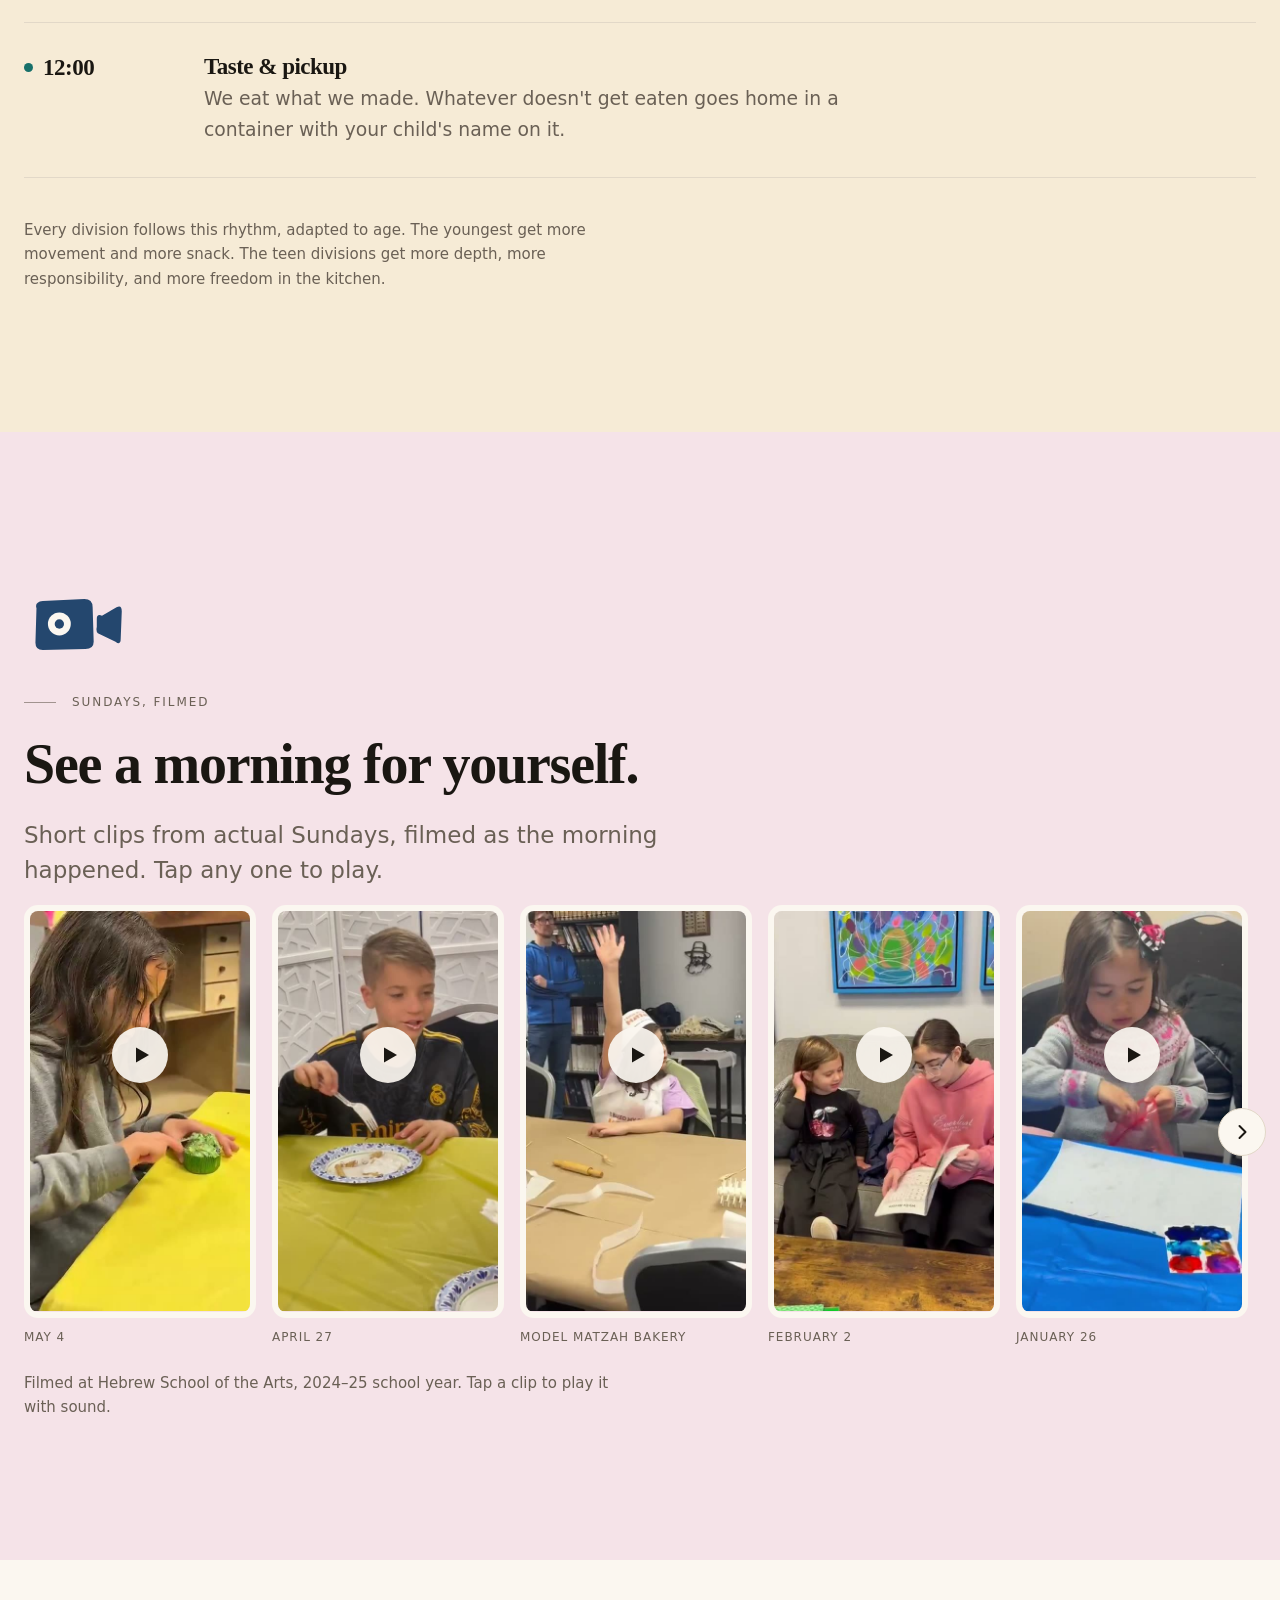
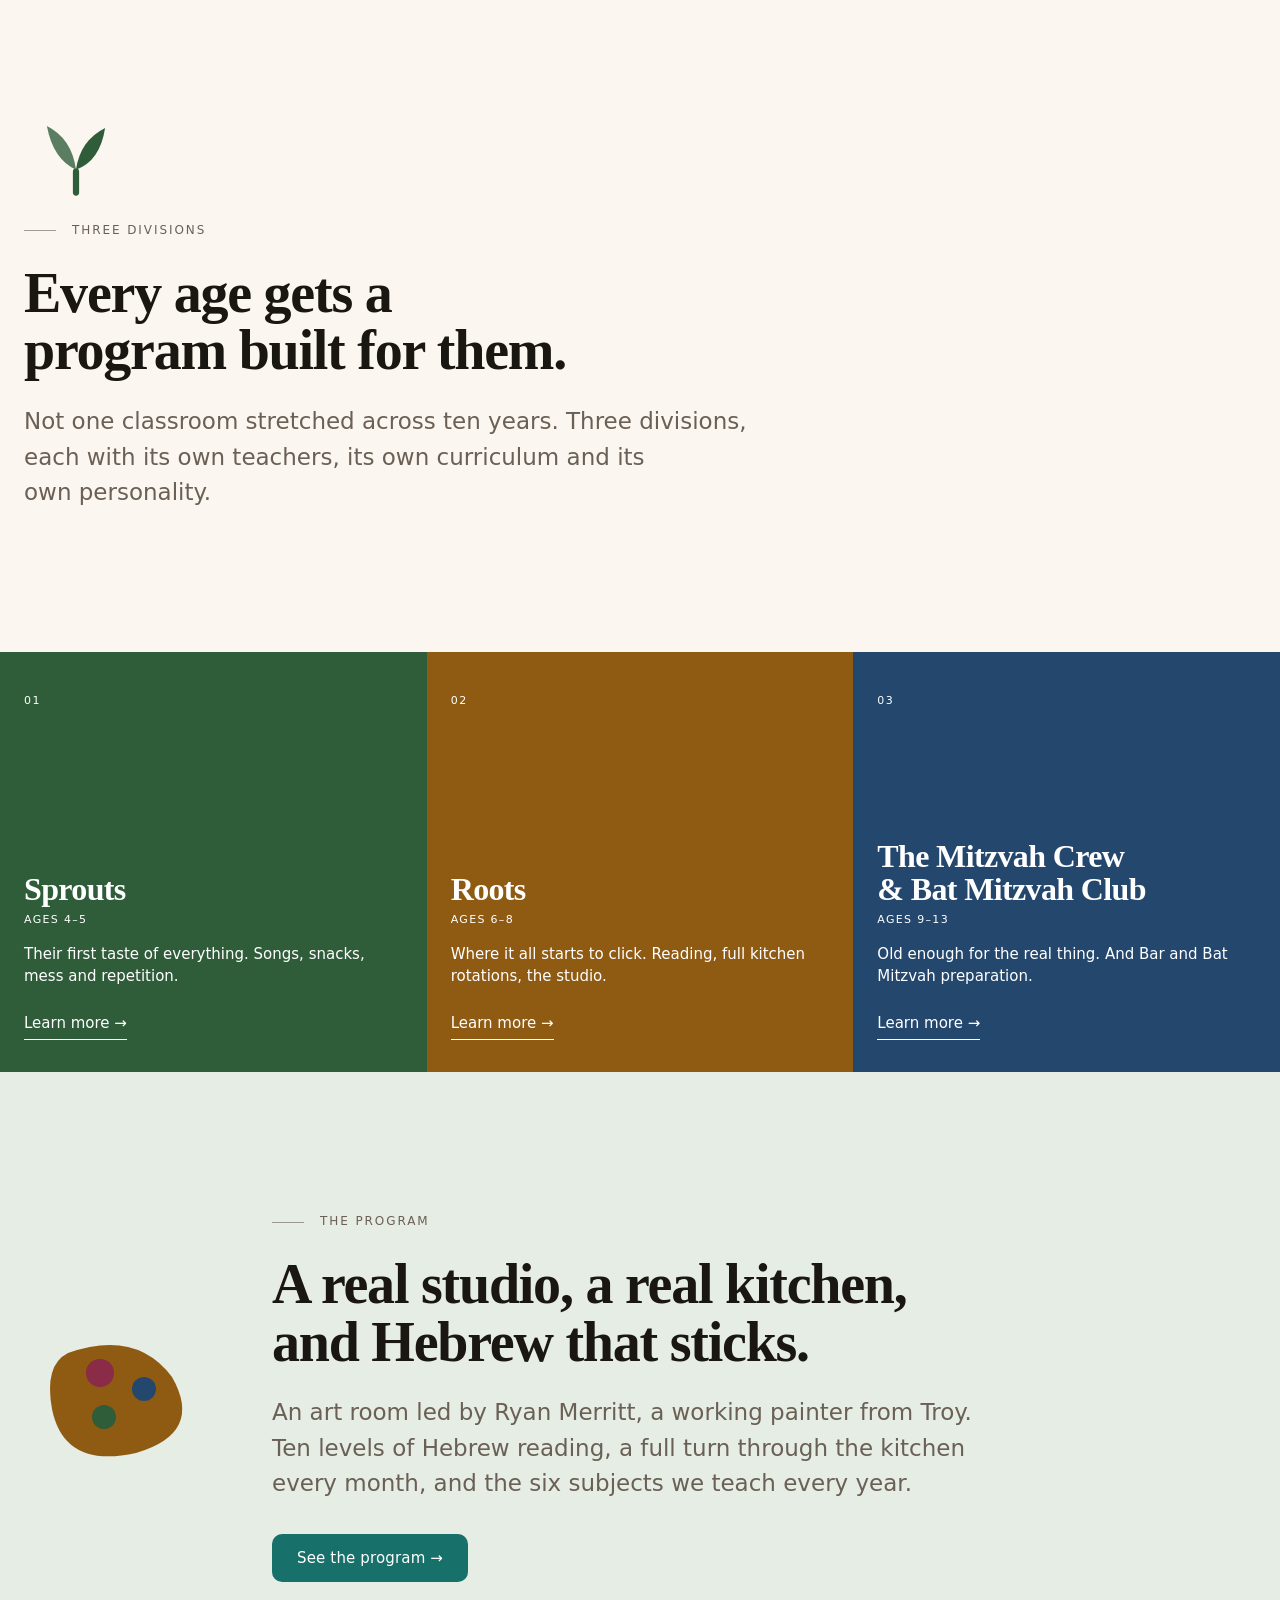
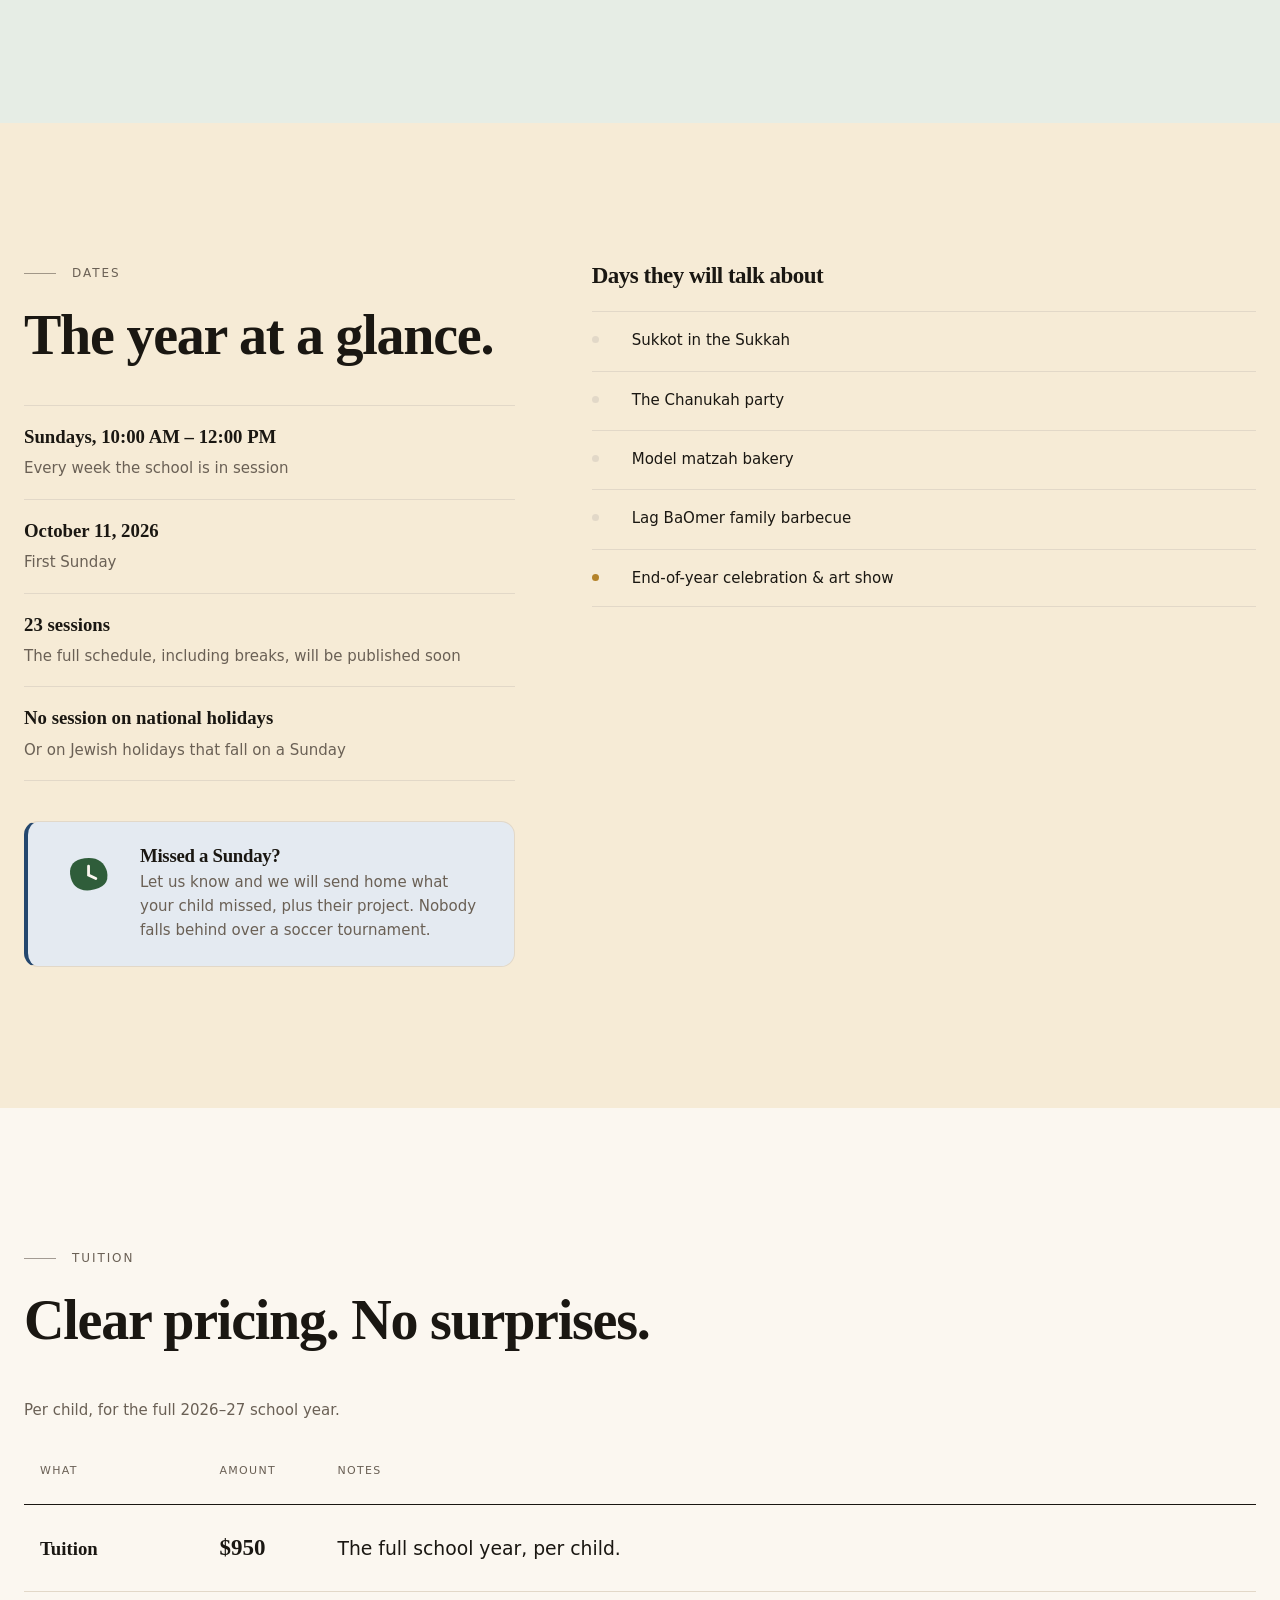
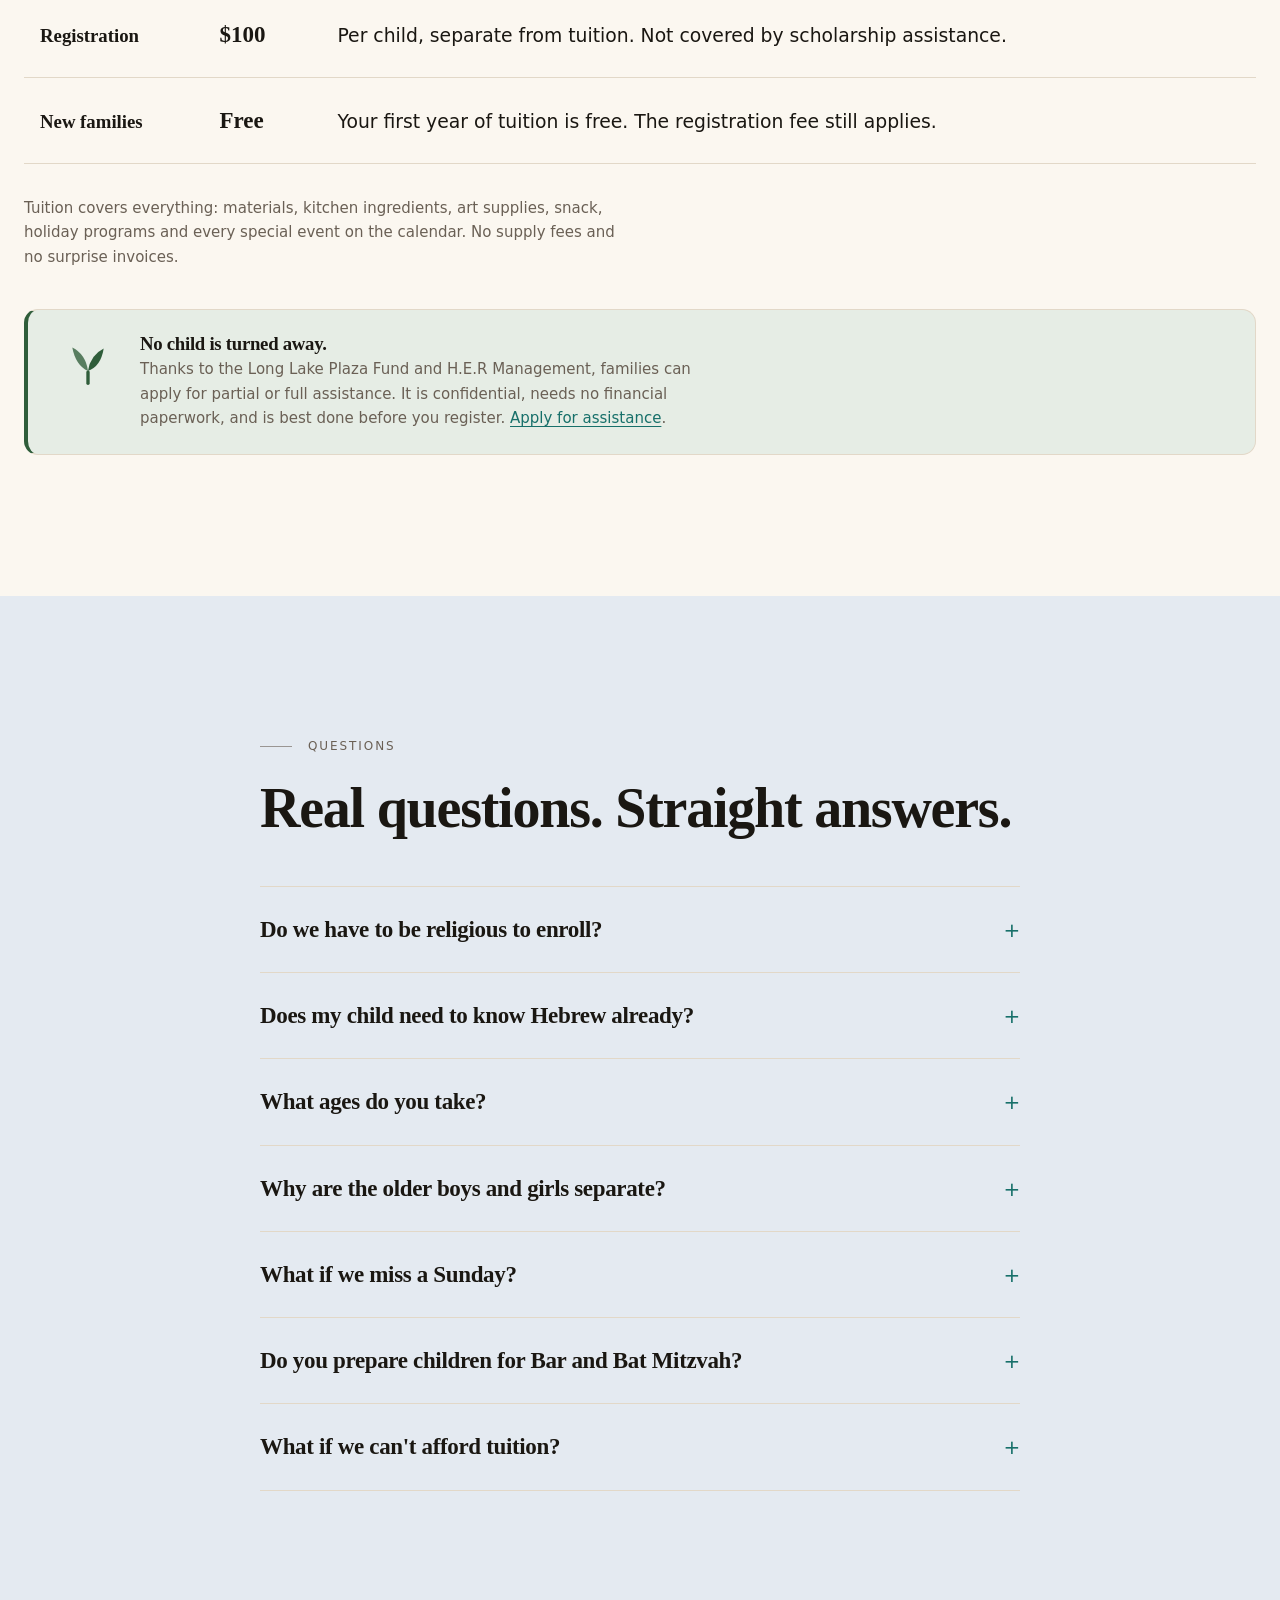
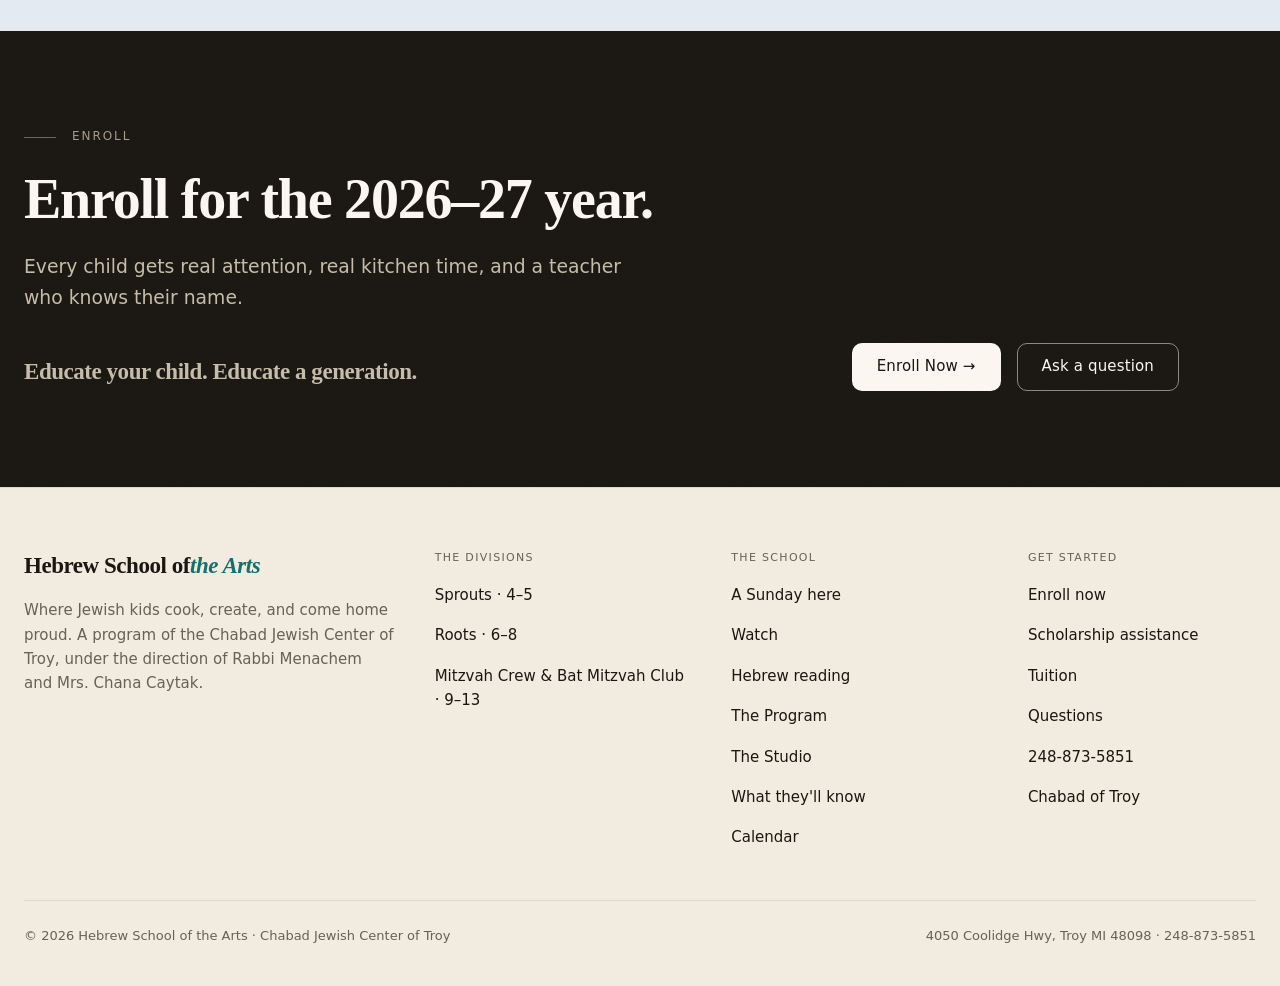
==== commit feb447ba: "Scale the headline to its column; rebuild the phone hero; fix reels Headline. Measured at 1920: the " ====
--- a/index.html
+++ b/index.html
@@ -154,6 +154,12 @@
       <path d="M50 86 L21 37 L80 36Z" fill="#17706A" opacity=".82"/>
       <path d="M50 34 L62 55 L37 56Z" fill="#FBF7F0" opacity=".28"/>
     </symbol>
+    <symbol id="spot-video" viewBox="0 0 100 100">
+      <path d="M12 34 Q10 28 18 27 L58 25 Q66 25 66 33 L67 66 Q67 73 59 73 L18 74 Q11 74 11 67Z" fill="#24476E"/>
+      <path d="M70 44 Q70 39 75 41 L89 33 Q94 30 94 37 L93 63 Q93 70 88 66 L71 58 Q69 56 70 52Z" fill="#24476E"/>
+      <circle cx="34" cy="49" r="11" fill="#FBF7F0"/>
+      <circle cx="34" cy="49" r="4.5" fill="#24476E"/>
+    </symbol>
     <symbol id="spot-clock" viewBox="0 0 100 100">
       <path d="M18 50 Q16 26 44 22 Q76 18 84 46 Q90 74 54 79 Q22 82 18 50Z" fill="#2F5D3A"/>
       <path d="M51 36 L51 52 L64 58" stroke="#FBF7F0" stroke-width="5" fill="none" stroke-linecap="round"/>
@@ -375,10 +381,10 @@
        genuinely Hebrew-school footage available — the photo galleries are all
        community events. See CONTENT-SOURCES.md
        ==================================================================== -->
-  <section class="section" id="reels">
+  <section class="section section--blush" id="reels">
     <div class="container">
       <div class="s-head s-head--wide reveal">
-        <svg class="spot" aria-hidden="true" focusable="false"><use href="#spot-bowl"/></svg>
+        <svg class="spot" aria-hidden="true" focusable="false"><use href="#spot-video"/></svg>
         <p class="eyebrow">Sundays, Filmed</p>
         <h2 class="s-title">See a morning for yourself.</h2>
         <p class="lede">
@@ -395,49 +401,49 @@
         </button>
       <div class="reels reveal stagger" id="reelsRow">
         <figure class="reel">
-          <video src="uploads/video/hsa-2025-05-04.mp4" preload="metadata" muted playsinline loop
+          <video src="uploads/video/hsa-2025-05-04.mp4" poster="uploads/video/posters/hsa-2025-05-04.jpg" preload="metadata" muted playsinline loop
                  aria-label="Hebrew school Sunday, May 4"></video>
           <span class="reel-play"><svg viewBox="0 0 20 20" fill="currentColor" aria-hidden="true"><path d="M4 2.5 17 10 4 17.5Z"/></svg></span>
           <figcaption>May 4</figcaption>
         </figure>
         <figure class="reel">
-          <video src="uploads/video/hsa-2025-04-27.mp4" preload="metadata" muted playsinline loop
+          <video src="uploads/video/hsa-2025-04-27.mp4" poster="uploads/video/posters/hsa-2025-04-27.jpg" preload="metadata" muted playsinline loop
                  aria-label="Hebrew school Sunday, April 27"></video>
           <span class="reel-play"><svg viewBox="0 0 20 20" fill="currentColor" aria-hidden="true"><path d="M4 2.5 17 10 4 17.5Z"/></svg></span>
           <figcaption>April 27</figcaption>
         </figure>
         <figure class="reel">
-          <video src="uploads/video/matzah-bakery.mp4" preload="metadata" muted playsinline loop
+          <video src="uploads/video/matzah-bakery.mp4" poster="uploads/video/posters/matzah-bakery.jpg" preload="metadata" muted playsinline loop
                  aria-label="Model matzah bakery"></video>
           <span class="reel-play"><svg viewBox="0 0 20 20" fill="currentColor" aria-hidden="true"><path d="M4 2.5 17 10 4 17.5Z"/></svg></span>
           <figcaption>Model matzah bakery</figcaption>
         </figure>
         <figure class="reel">
-          <video src="uploads/video/hsa-2025-02-02.mp4" preload="metadata" muted playsinline loop
+          <video src="uploads/video/hsa-2025-02-02.mp4" poster="uploads/video/posters/hsa-2025-02-02.jpg" preload="metadata" muted playsinline loop
                  aria-label="Hebrew school Sunday, February 2"></video>
           <span class="reel-play"><svg viewBox="0 0 20 20" fill="currentColor" aria-hidden="true"><path d="M4 2.5 17 10 4 17.5Z"/></svg></span>
           <figcaption>February 2</figcaption>
         </figure>
         <figure class="reel">
-          <video src="uploads/video/hsa-2025-01-26.mp4" preload="metadata" muted playsinline loop
+          <video src="uploads/video/hsa-2025-01-26.mp4" poster="uploads/video/posters/hsa-2025-01-26.jpg" preload="metadata" muted playsinline loop
                  aria-label="Hebrew school Sunday, January 26"></video>
           <span class="reel-play"><svg viewBox="0 0 20 20" fill="currentColor" aria-hidden="true"><path d="M4 2.5 17 10 4 17.5Z"/></svg></span>
           <figcaption>January 26</figcaption>
         </figure>
         <figure class="reel">
-          <video src="uploads/video/hsa-2025-01-19.mp4" preload="metadata" muted playsinline loop
+          <video src="uploads/video/hsa-2025-01-19.mp4" poster="uploads/video/posters/hsa-2025-01-19.jpg" preload="metadata" muted playsinline loop
                  aria-label="Hebrew school Sunday, January 19"></video>
           <span class="reel-play"><svg viewBox="0 0 20 20" fill="currentColor" aria-hidden="true"><path d="M4 2.5 17 10 4 17.5Z"/></svg></span>
           <figcaption>January 19</figcaption>
         </figure>
         <figure class="reel">
-          <video src="uploads/video/hsa-2025-01-12.mp4" preload="metadata" muted playsinline loop
+          <video src="uploads/video/hsa-2025-01-12.mp4" poster="uploads/video/posters/hsa-2025-01-12.jpg" preload="metadata" muted playsinline loop
                  aria-label="Hebrew school Sunday, January 12"></video>
           <span class="reel-play"><svg viewBox="0 0 20 20" fill="currentColor" aria-hidden="true"><path d="M4 2.5 17 10 4 17.5Z"/></svg></span>
           <figcaption>January 12</figcaption>
         </figure>
         <figure class="reel">
-          <video src="uploads/video/hsa-2024-12-22.mp4" preload="metadata" muted playsinline loop
+          <video src="uploads/video/hsa-2024-12-22.mp4" poster="uploads/video/posters/hsa-2024-12-22.jpg" preload="metadata" muted playsinline loop
                  aria-label="Hebrew school Sunday, December 22"></video>
           <span class="reel-play"><svg viewBox="0 0 20 20" fill="currentColor" aria-hidden="true"><path d="M4 2.5 17 10 4 17.5Z"/></svg></span>
           <figcaption>December 22</figcaption>
--- a/style.css
+++ b/style.css
@@ -71,7 +71,14 @@
   --text-lg:         clamp(1.125rem, 1rem + 0.55vw, 1.4375rem);
   --text-xl:         clamp(1.375rem, 1.05rem + 1.4vw, 2rem);
   --text-display-sm: clamp(2rem, 1.3rem + 3.2vw, 3.5rem);
-  --text-display:    clamp(2.75rem, 1.4rem + 6.4vw, 6rem);
+  /* Sized so the longest word actually fills its column. Measured at 1920:
+     the column is 733px and "Belong." was only 417px of ink at 120px, leaving
+     316px of dead width - which is what read as "not big enough" and "too much
+     dead space". The vw coefficient, not just the ceiling, had to rise: at
+     7.4vw the middle term capped out before it filled anything.
+     1rem + 9.3vw gives ~194px at 1920 (Belong. ~674px, 92% of the column) and
+     ~135px at 1280. The 12rem ceiling only bites above ~2100px. */
+  --text-display:    clamp(2.75rem, 1rem + 9.3vw, 12rem);
   --text-display-xl: clamp(3.25rem, 1.4rem + 9vw, 7.5rem);
 
   /* --- Space. Every value divisible by 8. --- */
@@ -383,13 +390,21 @@
 
 .hero {
   position: relative;
-  display: grid; grid-template-columns: 1.05fr 0.95fr;
-  gap: clamp(1.5rem, 4vw, 3.5rem);
+  /* Was 1.05fr 0.95fr with a clamp gap up to 3.5rem. At 1920 that left 334px
+     of dead cream between the end of the sub-headline and the photo: 278px
+     unused inside an over-wide text column plus a 56px gap. The photo now
+     takes the larger share and the gap is gone - the fade below does the
+     separating instead of empty space. */
+  display: grid; grid-template-columns: 0.92fr 1.08fr;
+  gap: 0;
   align-items: center;
-  padding-block: clamp(2.5rem, 6vw, 5rem) clamp(3rem, 7vw, 5.5rem);
+  /* padding-block lives on .hero-left now, so the photo can fill the band
+     top to bottom instead of floating with cream above and below it. */
+  padding-block: 0;
   padding-inline: max(1.5rem, calc((100vw - 1280px) / 2)) clamp(1.5rem, 4vw, 3rem);
   overflow: hidden;
 }
+.hero-left { padding-block: clamp(2.5rem, 6vw, 5rem) clamp(3rem, 7vw, 5.5rem); }
 .hero::after {
   content: ""; position: absolute; inset: 0; pointer-events: none;
   background-image: var(--grain); opacity: 0.03; mix-blend-mode: multiply;
@@ -410,7 +425,9 @@
    verified past 4.5:1 on the canvas, well beyond the 3:1 large text needs. */
 .hero-h1 {
   font-size: var(--text-display);
-  letter-spacing: -0.03em; margin-bottom: var(--s-3);
+  /* Tighter at the larger size - tracking scales with size, and -0.03em
+     that suited 96px is loose at 120px. */
+  letter-spacing: -0.038em; margin-bottom: var(--s-3);
 }
 .hero-h1 .hw { display: block; line-height: 0.9; }
 .hero-h1 .hw1 { color: #146B64; rotate: -1deg; }
@@ -501,9 +518,15 @@
   .hero {
     grid-template-columns: 1fr;
     padding-inline: clamp(1.25rem, 5vw, 2rem);
-    gap: var(--s-6);
+    /* Was var(--s-6) = 48px. With the photo stacked directly above the copy
+       that row gap was most of the 69px sitting between them. Zero here; the
+       16px of padding on .hero-left below is the whole separation, and the
+       bottom fade carries the rest. */
+    gap: 0;
   }
-  .hero-right { order: -1; padding-block: var(--s-5) var(--s-2); }
+  /* padding-block removed: the panel has a fixed height below 940px, so this
+     padding did nothing but widen the gap between photo and copy. */
+  .hero-right { order: -1; padding-block: 0; }
   .hero-action-title { inset-inline-start: -2px; font-size: 1.05rem; padding: 10px 13px; }
   .hero-action-note { max-width: 15rem; inset-inline-end: -2px; inset-block-end: -14px; }
   .hero-facts { max-width: none; }
@@ -1082,10 +1105,28 @@
   position: relative; z-index: 1; align-self: stretch;
   min-height: clamp(360px, 52vh, 620px);
   display: grid; place-items: center; overflow: hidden;
-  background: var(--tint-crew);
-  border-start-start-radius: var(--r-xl);
-  border-end-start-radius: var(--r-xl);
+  /* Paper, not the blue tint it used to carry: the image is masked to
+     transparent on its left edge, so whatever sits behind it IS the fade.
+     A tint here would show as a coloured block bleeding out of the photo. */
+  background: var(--paper);
+  /* No left radius. A rounded corner made this read as a card pasted beside
+     the text; square, full-height and faded, it reads as one surface. */
+  border-radius: 0;
   padding: 0;
+}
+
+/* The photo dissolves into the paper on its left edge rather than butting
+   against the copy with a hard line. This is the "fading into each other"
+   the client asked for, and it is why the grid gap could go to zero: the
+   fade does the separating, so the headline can sit close without colliding.
+   Desktop only - below 940px the panel is a full-width band above the copy,
+   where a left-edge fade would make no sense. Both mask properties are
+   needed; Safari still wants the prefix. */
+@media (min-width: 941px) {
+  .hero-action-img {
+    -webkit-mask-image: linear-gradient(to right, transparent 0%, #000 26%);
+            mask-image: linear-gradient(to right, transparent 0%, #000 26%);
+  }
 }
 .hero-action-img,
 .hero-fallback {
@@ -1138,7 +1179,9 @@
   font-variant-numeric: tabular-nums; font-feature-settings: "tnum";
 }
 .stat span {
-  font-size: 0.6875rem; font-weight: 500; letter-spacing: 0.1em;
+  /* Was 0.6875rem (11px). These carry the hours, the session count and the
+     age range - information, not decoration - and read as fine print. */
+  font-size: 0.8125rem; font-weight: 500; letter-spacing: 0.07em;
   text-transform: uppercase; color: var(--ink-2);
 }
 @media (max-width: 760px) {
@@ -1167,6 +1210,33 @@
     height: 260px;
   }
 }
+@media (max-width: 940px) {
+  /* Measured at 390x844: 85px sat between the bottom of the photo and the
+     eyebrow, which is what made the two read as separate blocks stacked up
+     rather than one hero. */
+  .hero-left { padding-block: var(--s-2) var(--s-6); }
+
+  /* The mobile equivalent of the desktop edge fade: the photo dissolves
+     downward into the paper instead of ending on a hard line above the copy.
+     Same idea, rotated 90 degrees to match the stacked layout. */
+  .hero-action-img {
+    -webkit-mask-image: linear-gradient(to bottom, #000 62%, transparent 100%);
+            mask-image: linear-gradient(to bottom, #000 62%, transparent 100%);
+  }
+}
 @media (max-width: 560px) {
-  .hero-right { height: 200px; }
-}
+  /* The eyebrow chip cost ~68px (44px tall plus a 24px margin) sitting between
+     the photograph and the headline, which is what made the phone hero feel
+     loose. Everything it says is already on screen: the wordmark names the
+     school in the header, and the stat row directly below carries "Starts
+     Oct 11" and "Troy, MI". Hidden on phones only - it still renders on
+     tablet and desktop, where there is room for it. */
+  .hero-tag { display: none; }
+
+  /* The 68px goes into the photograph. 200px was a thin strip; 300 gives it
+     presence and the headline now sits directly under it. */
+  .hero-right { height: 300px; }
+
+  /* The headline left 183px of a 350px column unused at 48px. */
+  .hero-h1 { font-size: clamp(3.25rem, 16vw, 4.5rem); letter-spacing: -0.04em; }
+}
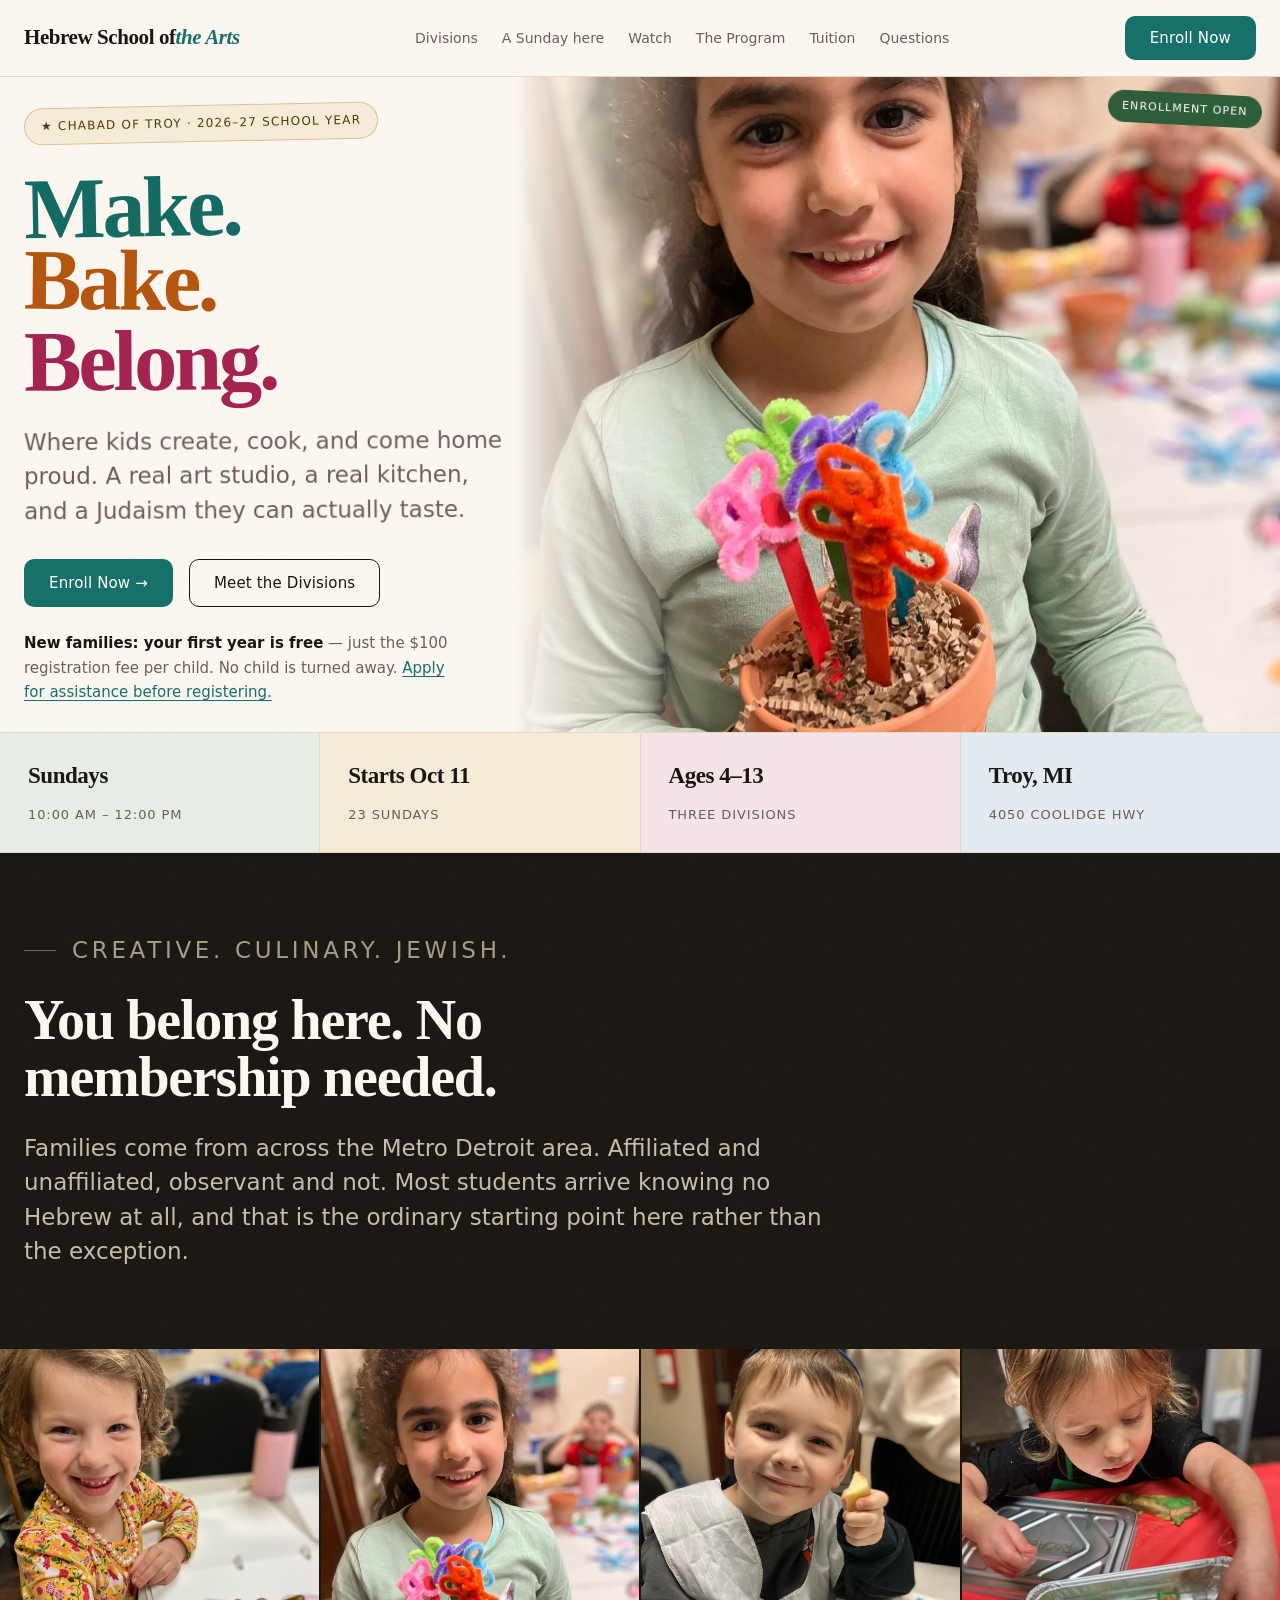
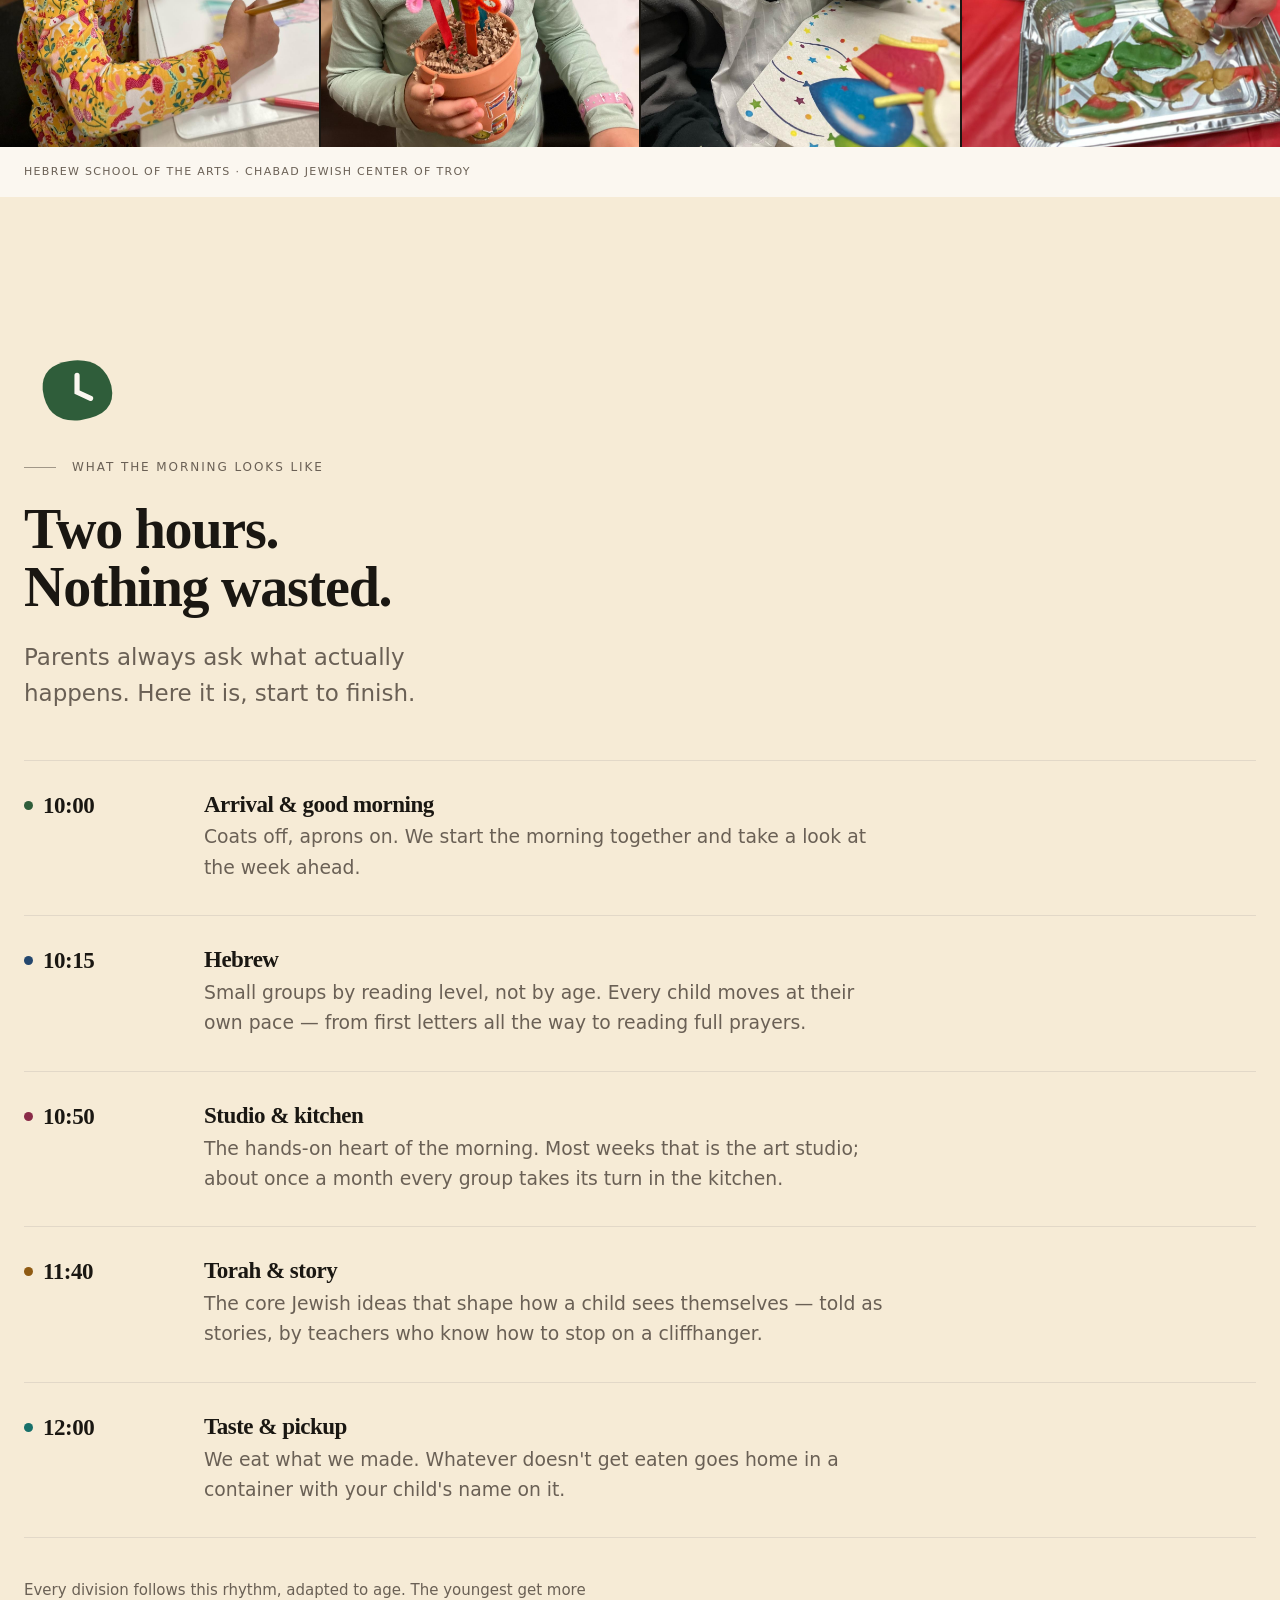
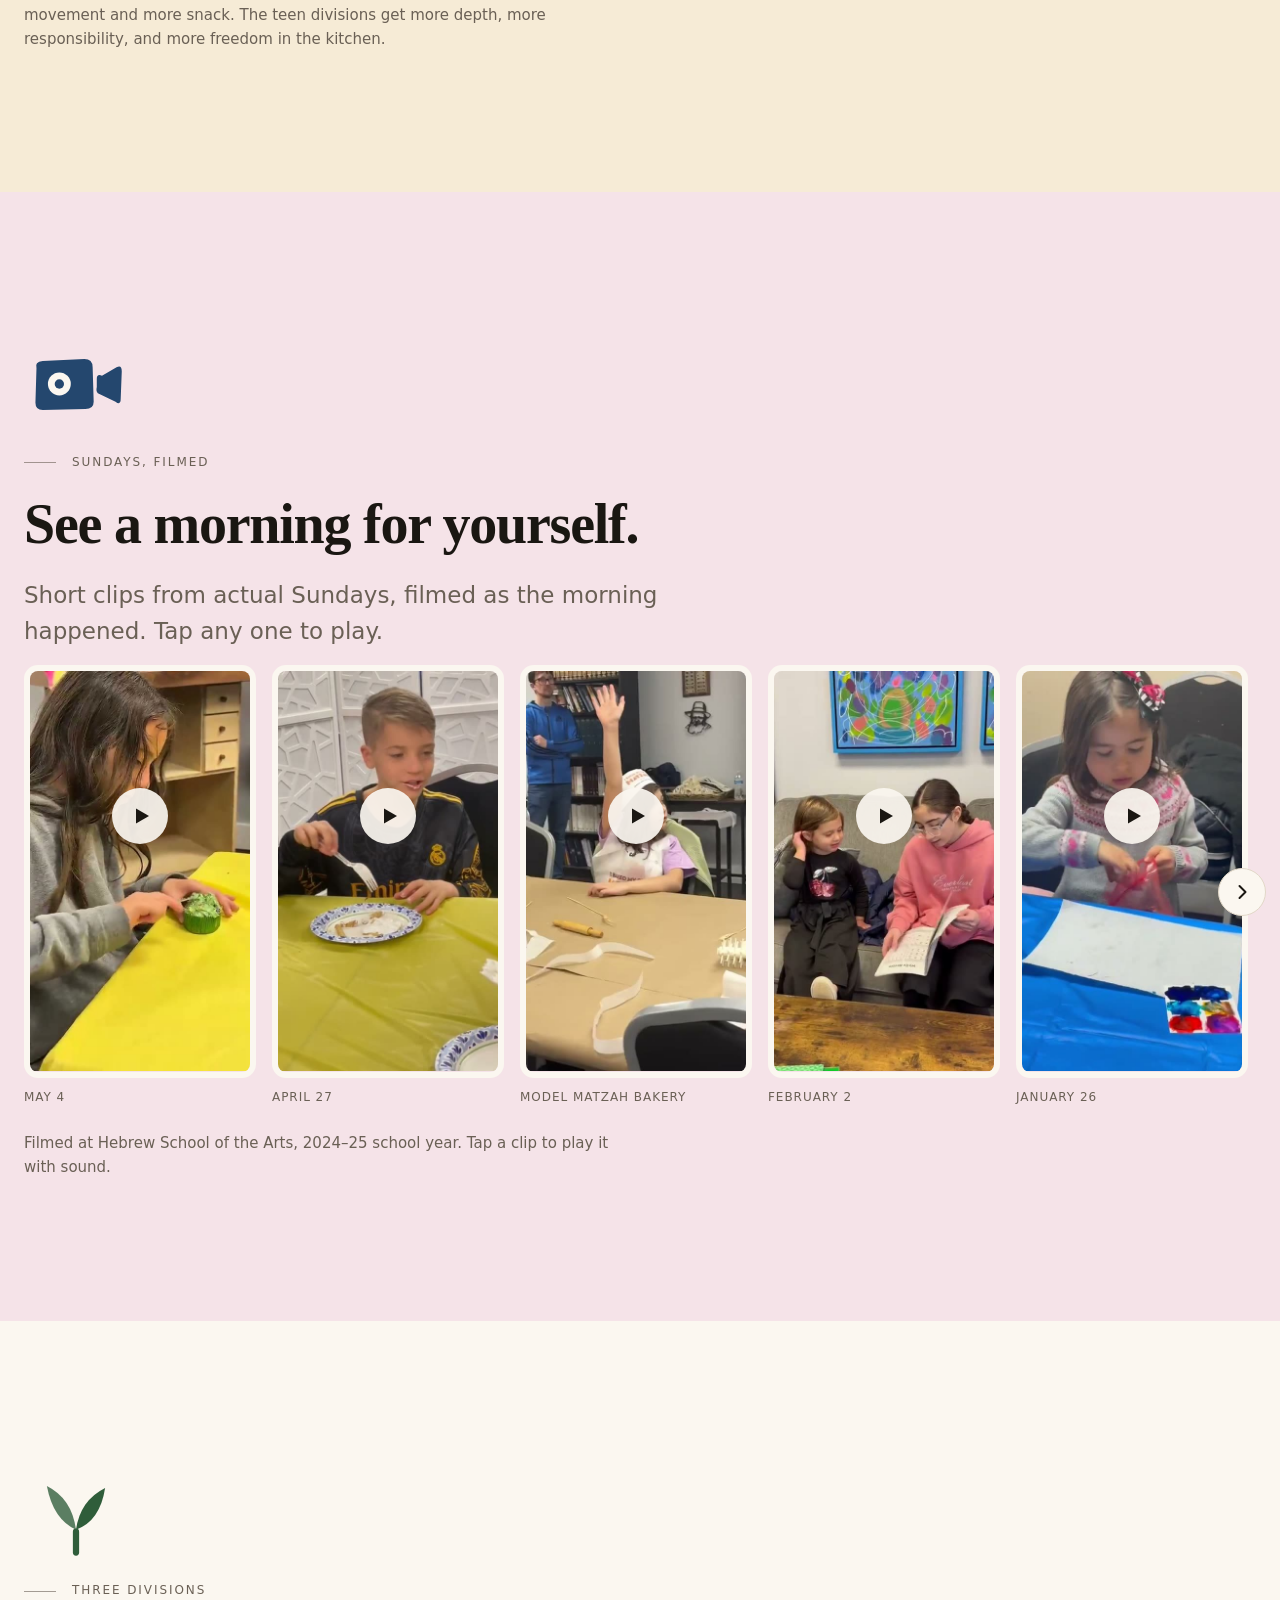
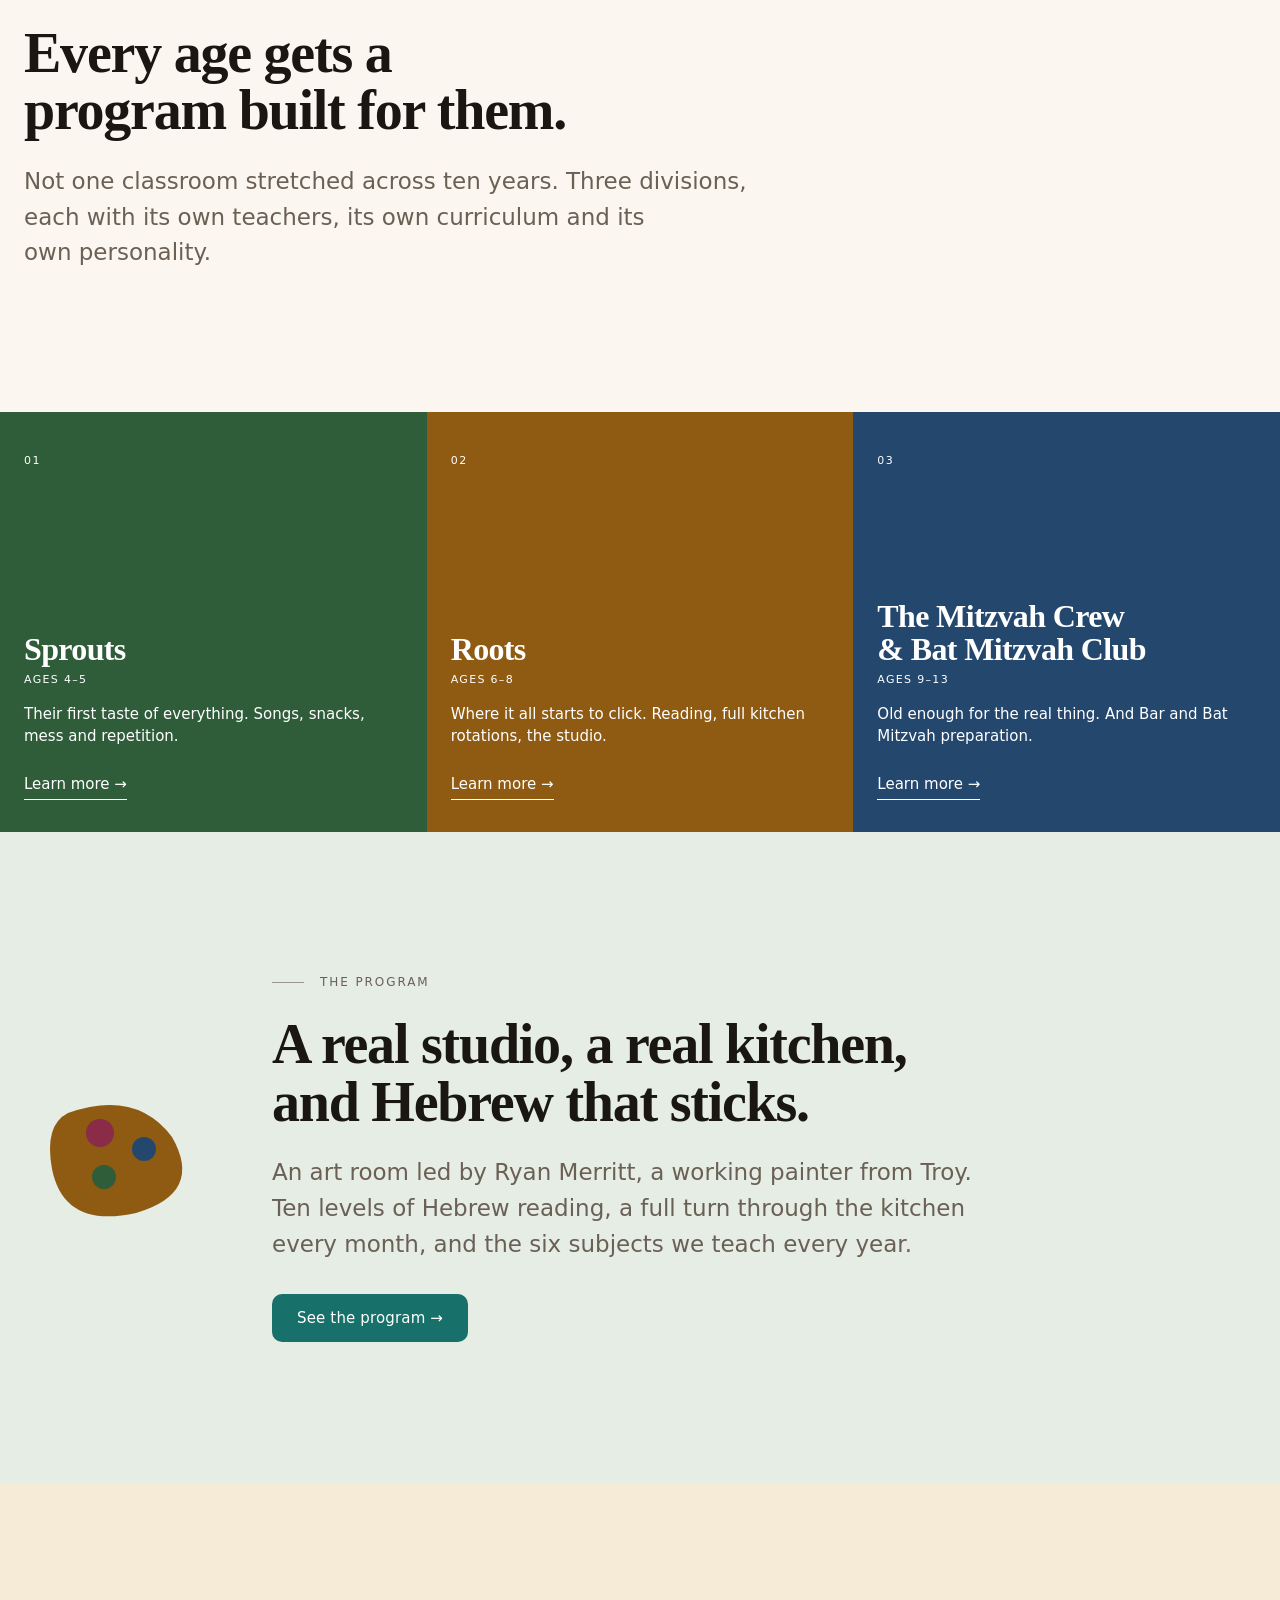
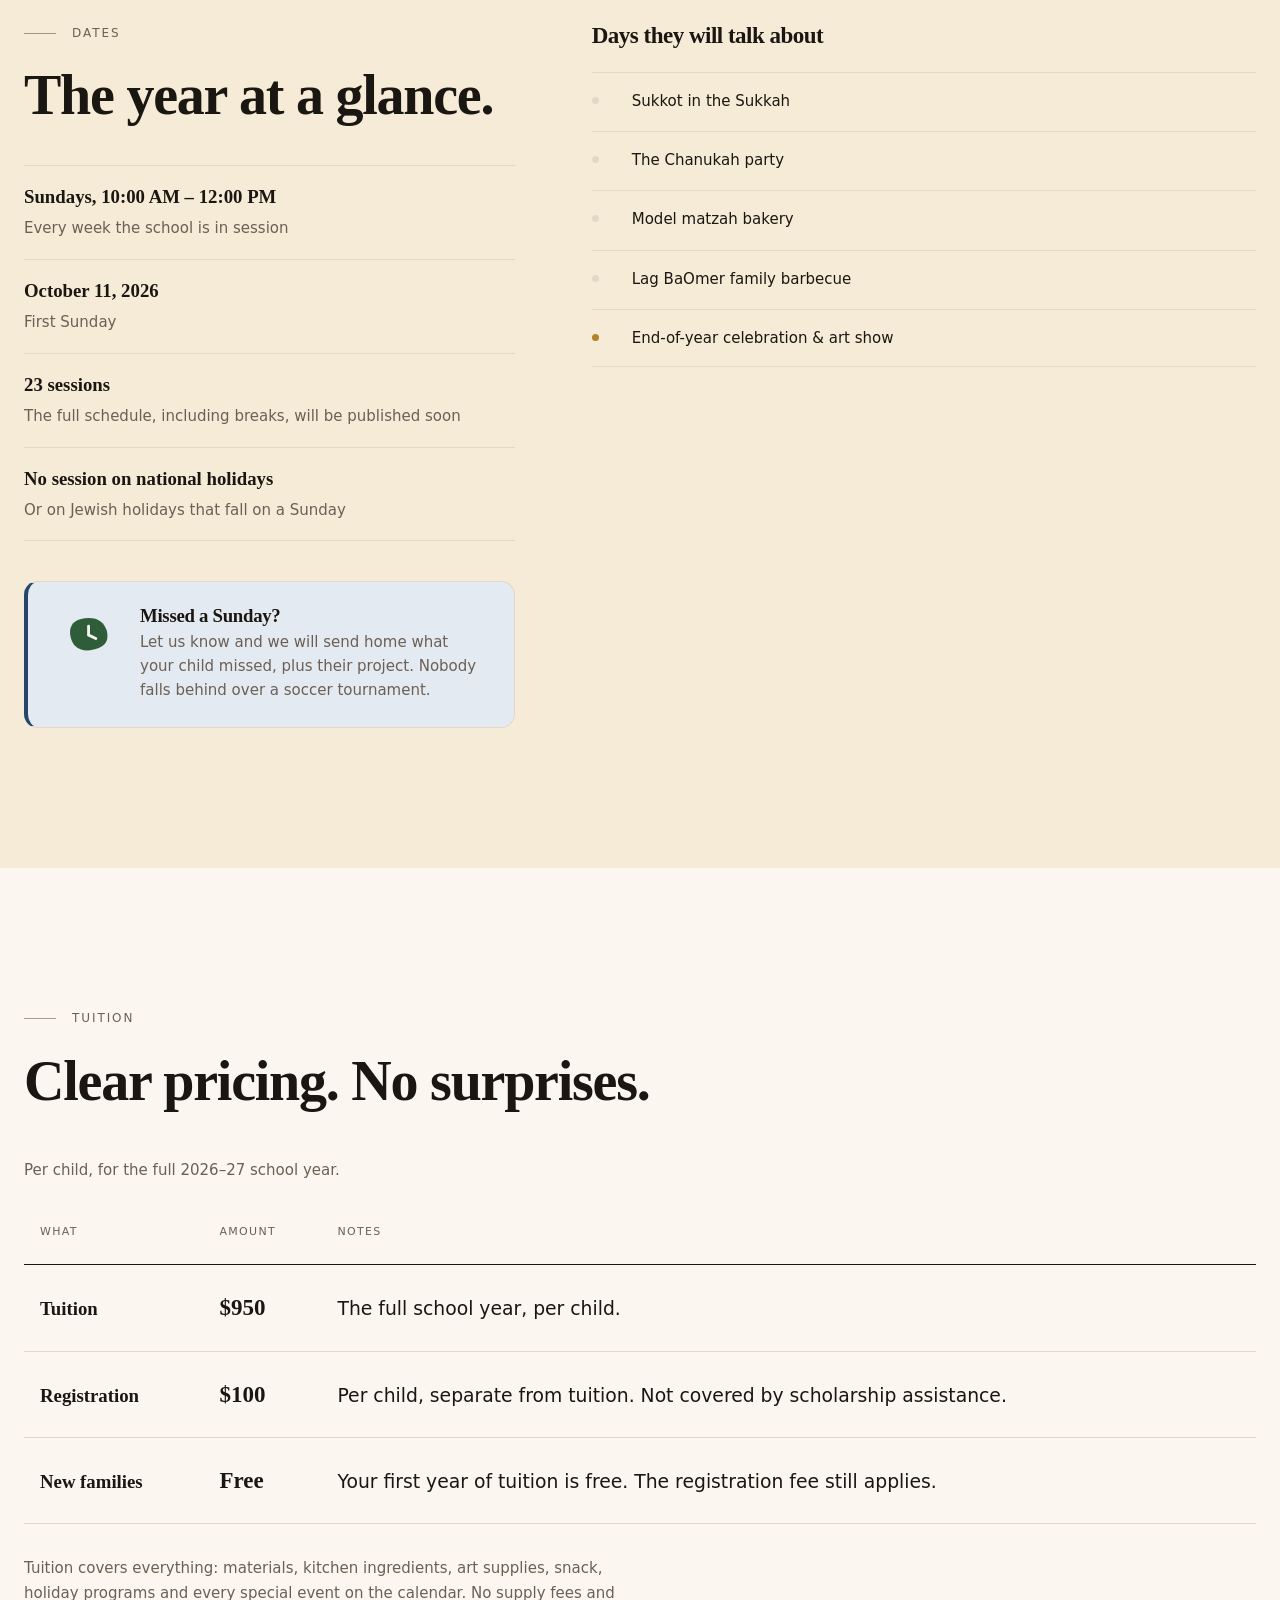
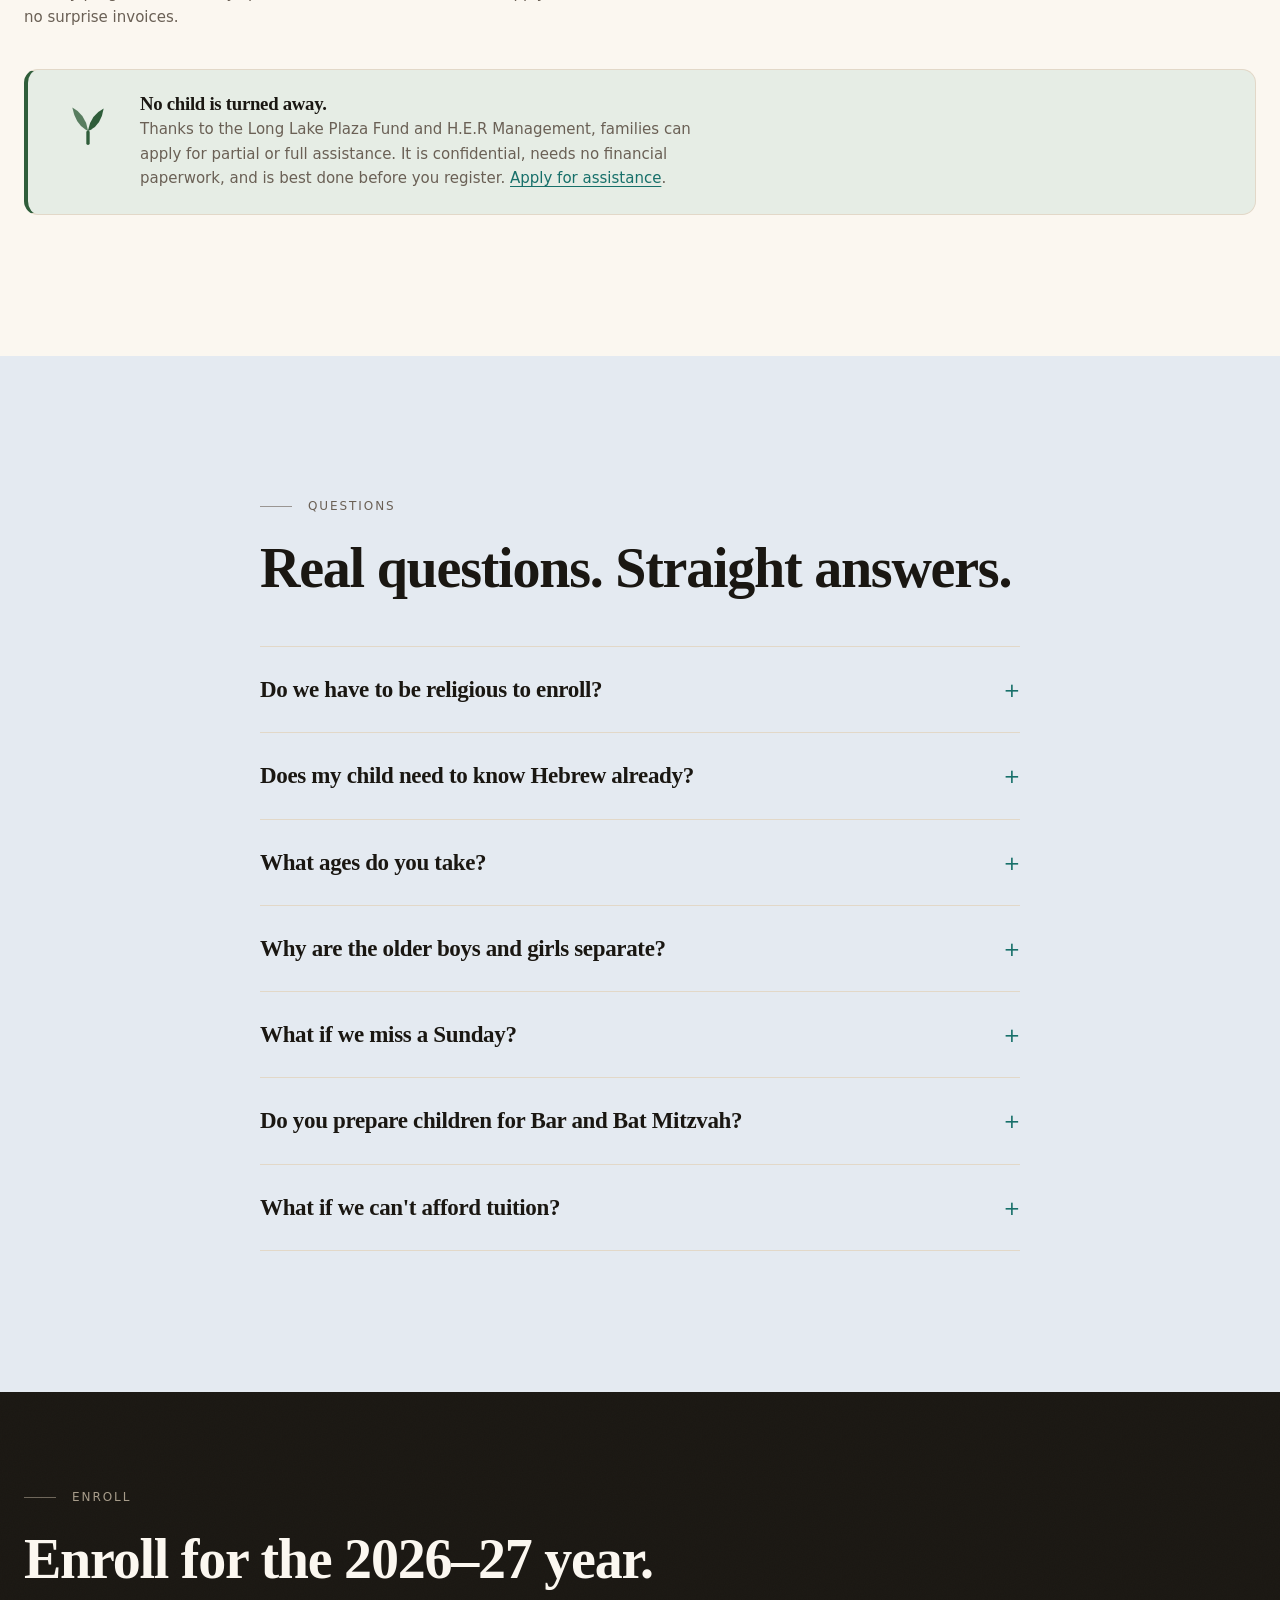
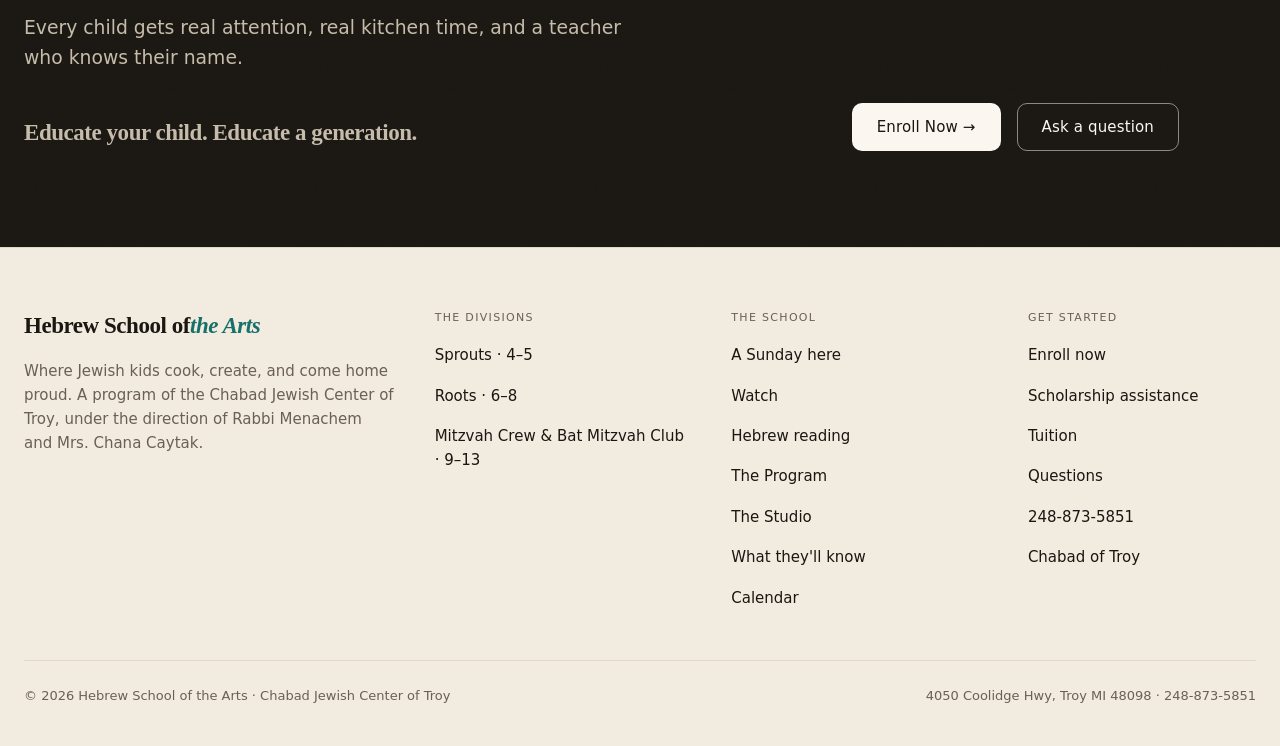
==== commit e88d8173: "Point structured data at site_url; move to hsa.jewishtroy.com Go-live audit found the JSON-LD still " ====
--- a/index.html
+++ b/index.html
@@ -40,9 +40,9 @@
     "@graph": [
       {
         "@type": "Organization",
-        "@id": "https://www.jewishtroy.com/#organization",
+        "@id": "https://shliachflow.github.io/hebrew-school-of-the-arts/#organization",
         "name": "Chabad Jewish Center of Troy",
-        "url": "https://www.jewishtroy.com",
+        "url": "https://shliachflow.github.io/hebrew-school-of-the-arts/",
         "telephone": "+1-248-873-5851",
         "address": {
           "@type": "PostalAddress",
@@ -53,12 +53,12 @@
       },
       {
         "@type": "School",
-        "@id": "https://hebrewschool.jewishtroy.com/#school",
+        "@id": "https://shliachflow.github.io/hebrew-school-of-the-arts/#school",
         "name": "Hebrew School of the Arts",
         "slogan": "Creative. Culinary. Jewish.",
-        "url": "https://hebrewschool.jewishtroy.com/",
+        "url": "https://shliachflow.github.io/hebrew-school-of-the-arts/",
         "telephone": "+1-248-873-5851",
-        "parentOrganization": { "@id": "https://www.jewishtroy.com/#organization" },
+        "parentOrganization": { "@id": "https://shliachflow.github.io/hebrew-school-of-the-arts/#organization" },
         "address": {
           "@type": "PostalAddress",
           "streetAddress": "4050 Coolidge Hwy",
@@ -74,7 +74,7 @@
       },
       {
         "@type": "FAQPage",
-        "@id": "https://hebrewschool.jewishtroy.com/#faq",
+        "@id": "https://shliachflow.github.io/hebrew-school-of-the-arts/#faq",
         "mainEntity": [
           {
             "@type": "Question",
--- a/style.css
+++ b/style.css
@@ -71,14 +71,14 @@
   --text-lg:         clamp(1.125rem, 1rem + 0.55vw, 1.4375rem);
   --text-xl:         clamp(1.375rem, 1.05rem + 1.4vw, 2rem);
   --text-display-sm: clamp(2rem, 1.3rem + 3.2vw, 3.5rem);
-  /* Sized so the longest word actually fills its column. Measured at 1920:
-     the column is 733px and "Belong." was only 417px of ink at 120px, leaving
-     316px of dead width - which is what read as "not big enough" and "too much
-     dead space". The vw coefficient, not just the ceiling, had to rise: at
-     7.4vw the middle term capped out before it filled anything.
-     1rem + 9.3vw gives ~194px at 1920 (Belong. ~674px, 92% of the column) and
-     ~135px at 1280. The 12rem ceiling only bites above ~2100px. */
-  --text-display:    clamp(2.75rem, 1rem + 9.3vw, 12rem);
+  /* 9.3vw (~192px at 1920) overshot: it filled the column but pushed the stat
+     row off the first screen. Budget for a 1000px window at 1920 is
+     1000 - 80 header - 110 stat row = 810px of hero. The fixed parts of the
+     left column (eyebrow, sub, buttons, note and their gaps) come to ~367px,
+     and three headline lines run ~2.58x the font size, so with 44px of padding
+     top and bottom the headline can be ~128px and still clear it.
+     1rem + 5.85vw = ~128px at 1920, ~91px at 1280. */
+  --text-display:    clamp(2.5rem, 1rem + 5.5vw, 7.5rem);
   --text-display-xl: clamp(3.25rem, 1.4rem + 9vw, 7.5rem);
 
   /* --- Space. Every value divisible by 8. --- */
@@ -395,7 +395,11 @@
      unused inside an over-wide text column plus a 56px gap. The photo now
      takes the larger share and the gap is gone - the fade below does the
      separating instead of empty space. */
-  display: grid; grid-template-columns: 0.92fr 1.08fr;
+  /* 0.92/1.08 left the headline filling only ~53% of its column at 1440.
+     Narrowing the text column closes that dead space without growing the
+     type back - which is what pushed the stat row off the first screen -
+     and hands the extra width to the photograph. */
+  display: grid; grid-template-columns: 0.78fr 1.22fr;
   gap: 0;
   align-items: center;
   /* padding-block lives on .hero-left now, so the photo can fill the band
@@ -404,7 +408,9 @@
   padding-inline: max(1.5rem, calc((100vw - 1280px) / 2)) clamp(1.5rem, 4vw, 3rem);
   overflow: hidden;
 }
-.hero-left { padding-block: clamp(2.5rem, 6vw, 5rem) clamp(3rem, 7vw, 5.5rem); }
+/* Was up to 80px top / 88px bottom, which alone cost 168px of the first
+   screen and pushed the stat row under the fold. */
+.hero-left { padding-block: clamp(1.5rem, 2.2vw, 2.5rem) clamp(1.5rem, 2.2vw, 2.5rem); }
 .hero::after {
   content: ""; position: absolute; inset: 0; pointer-events: none;
   background-image: var(--grain); opacity: 0.03; mix-blend-mode: multiply;
@@ -1139,9 +1145,14 @@
      the digest records in mirror image: there, width/height attributes
      cancelled an aspect-ratio; here, an aspect-ratio cancels a height. */
   aspect-ratio: auto;
-  /* Keep the child and the tray in frame. Dead-centre cropping pushes the
-     head out of the top on the short mobile panel. */
-  object-position: center 28%;
+  /* The source is now framed head-to-craft, and the panel still crops ~140px
+     of it vertically. Biased low (62%) so that crop comes off the top rather
+     than the bottom: losing a little headroom costs nothing, losing the flower
+     pot she is holding up costs the whole point of the photograph.
+     62% put the craft dead centre but cropped her eyes, which is the worse
+     trade for a school hero - a face with no eyes reads as a mistake. 50%
+     keeps the eyes and still carries the flowers and most of the pot. */
+  object-position: center 50%;
 }
 
 /* The panel is display:grid with place-items:center, so its child is never
